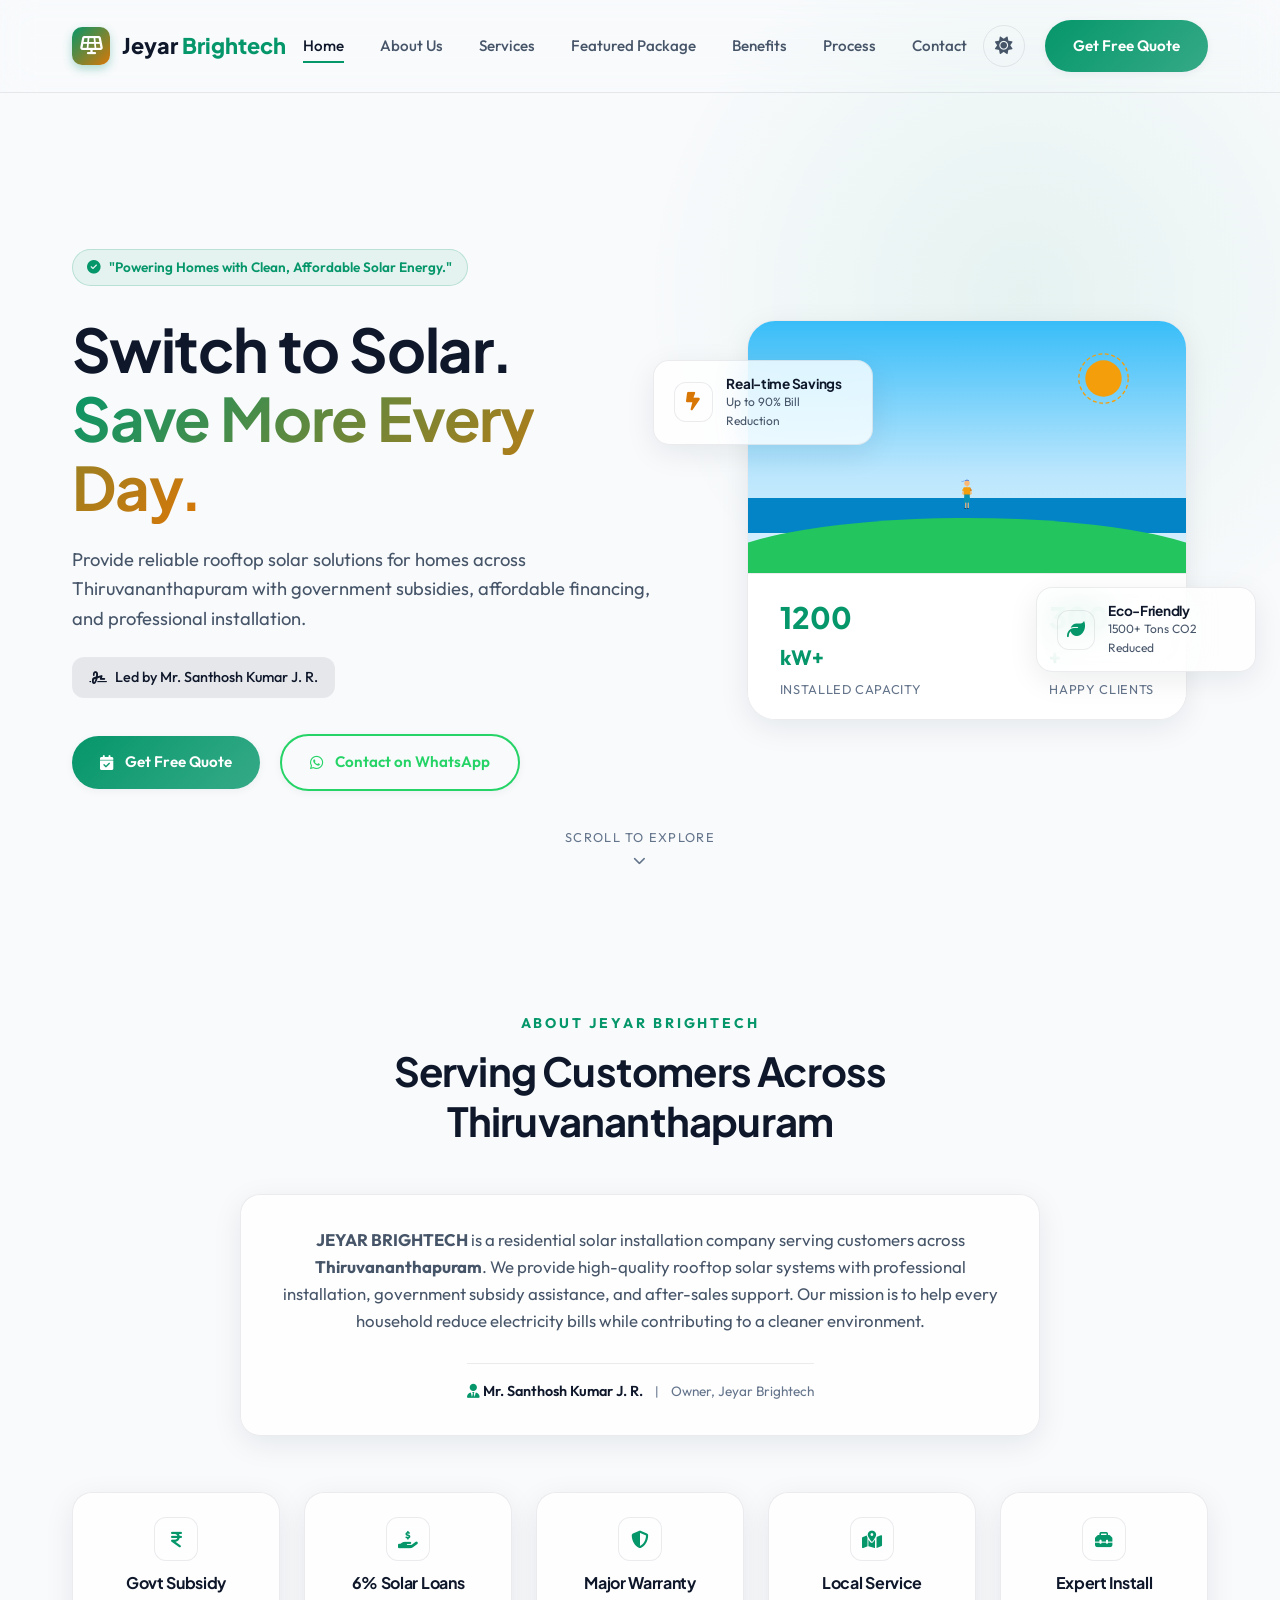
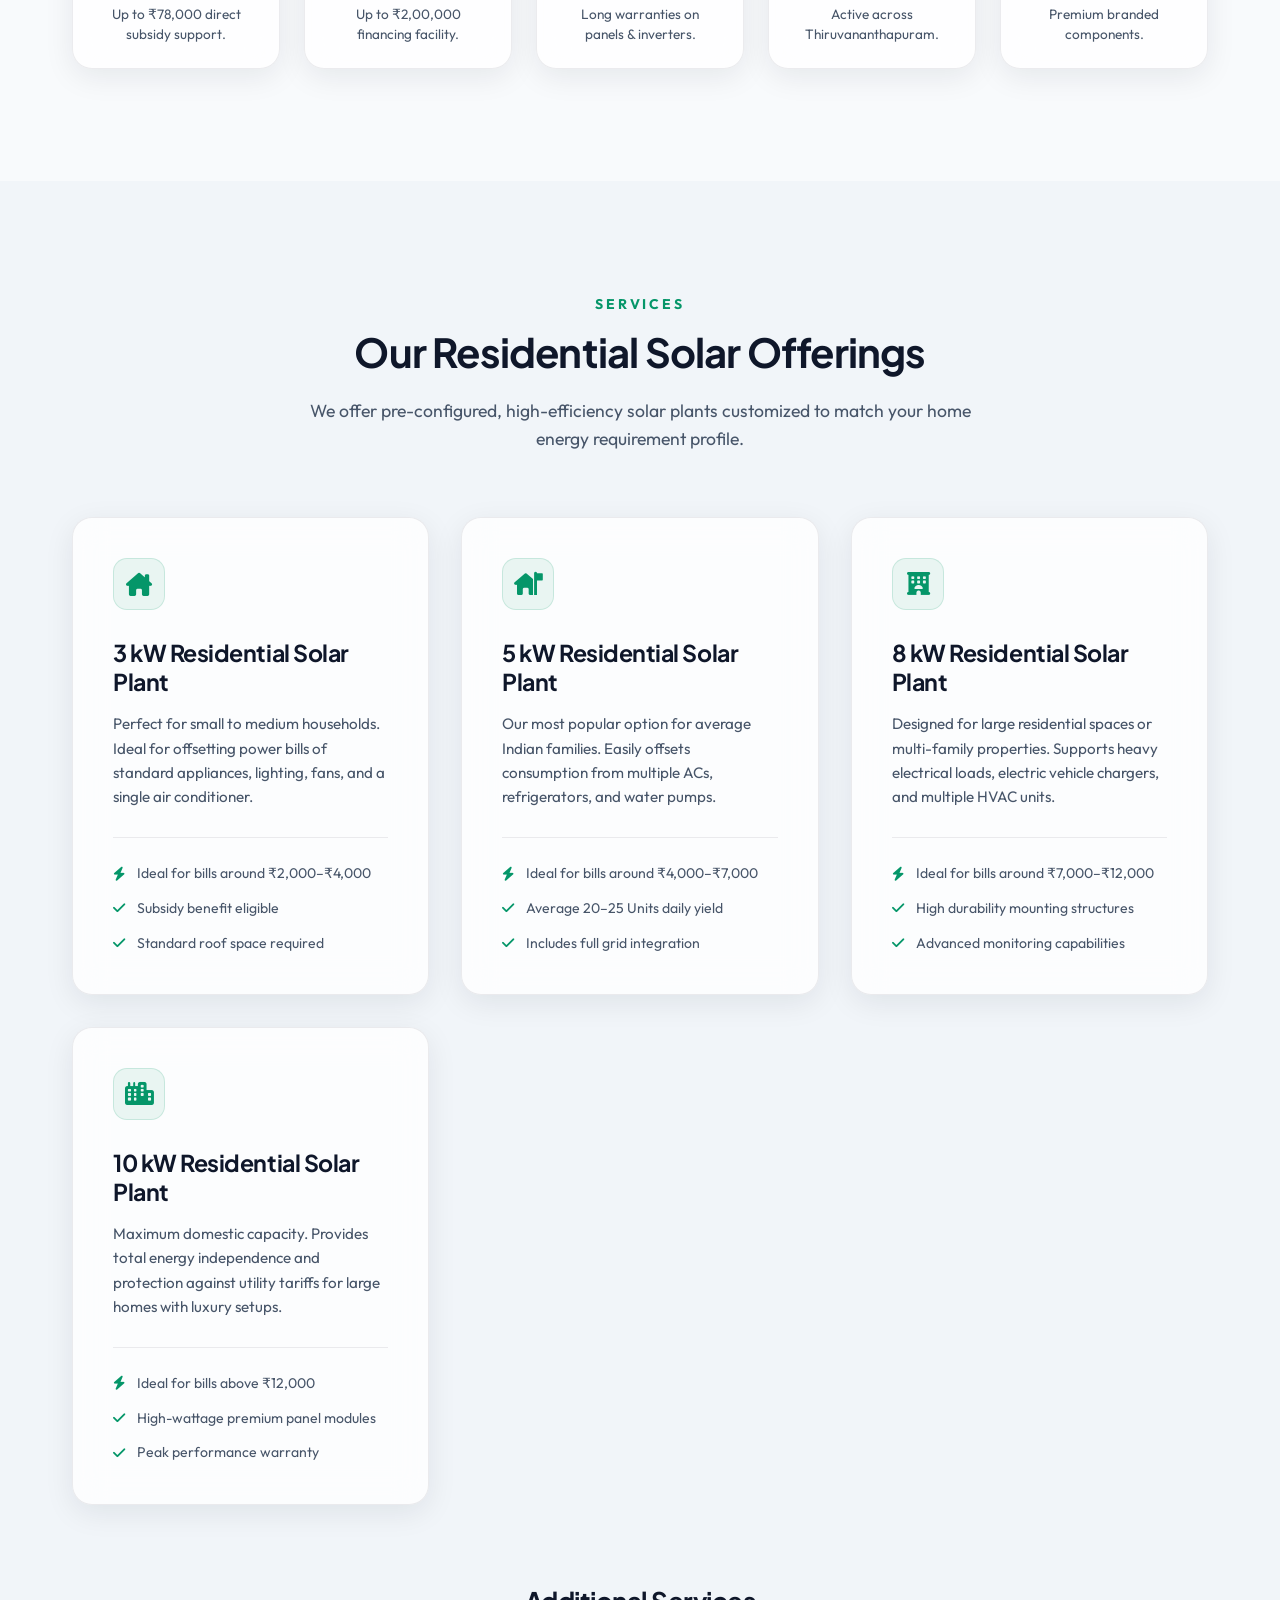
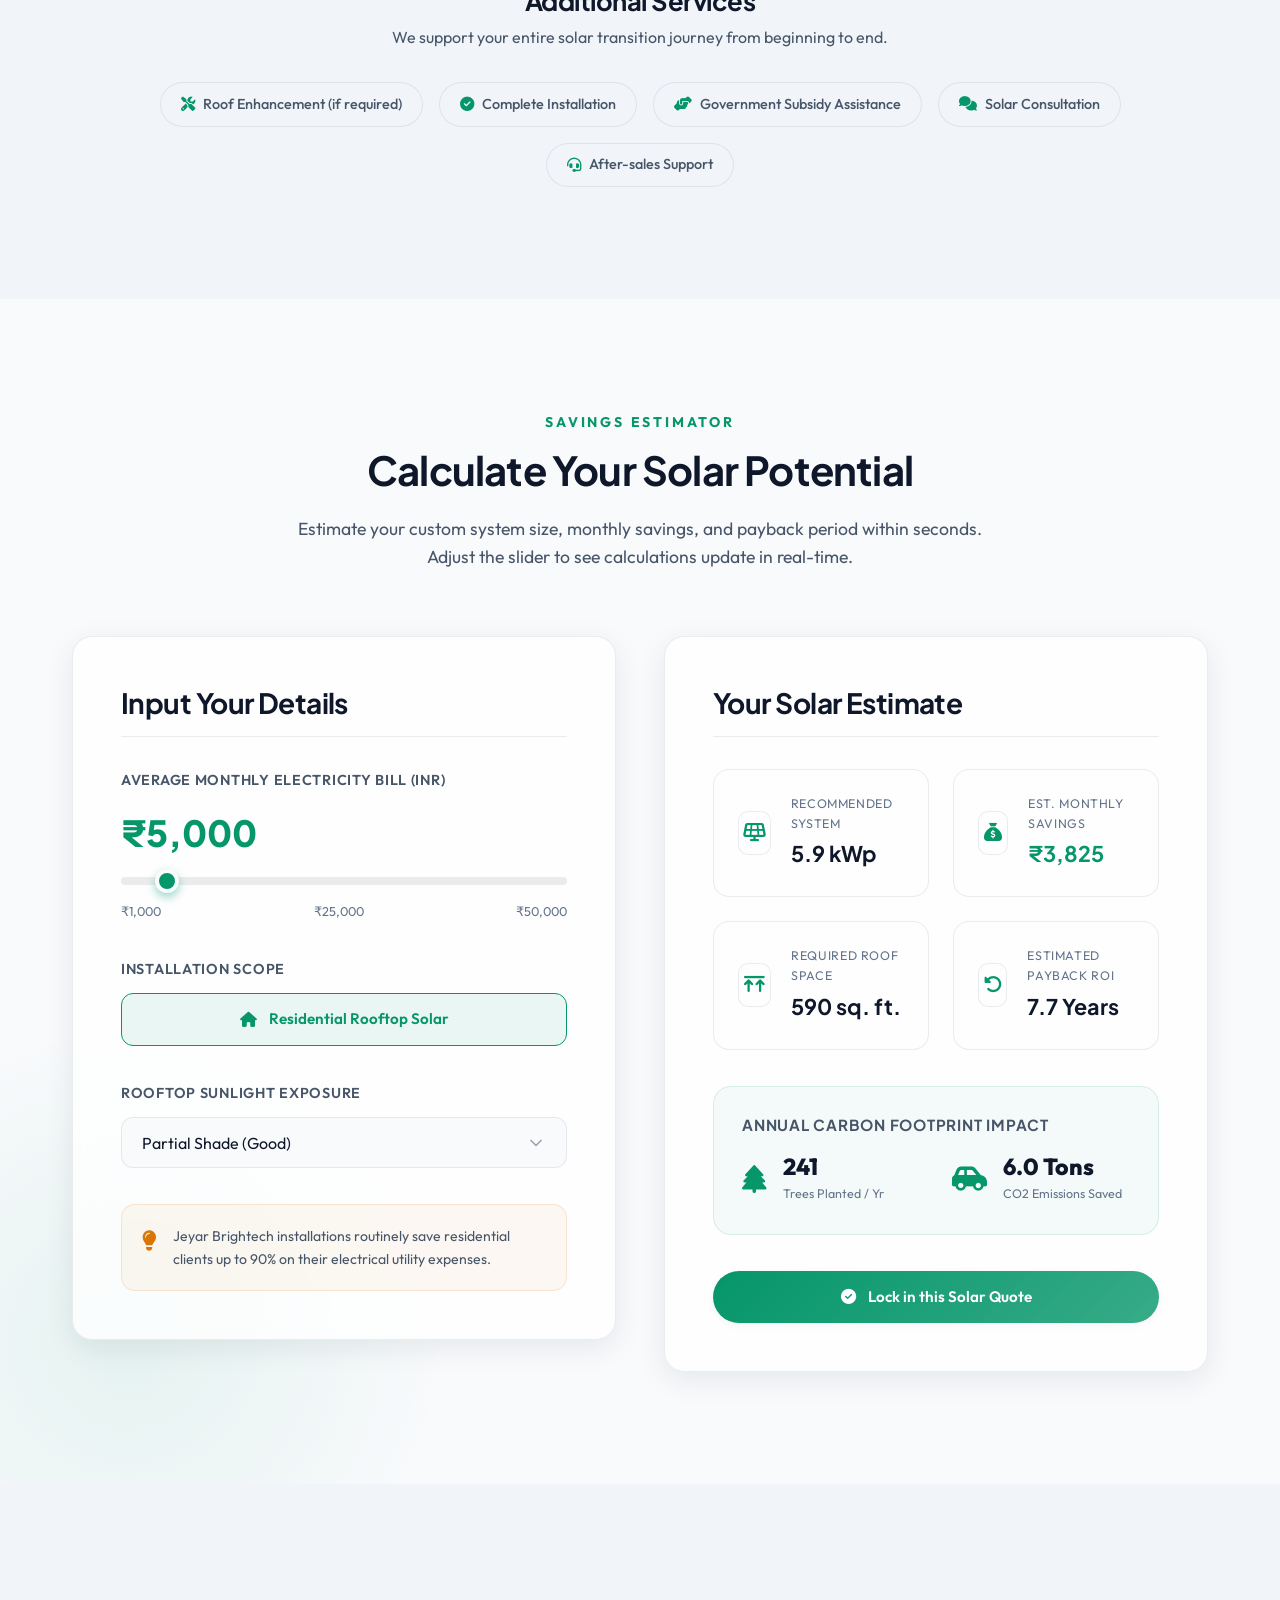
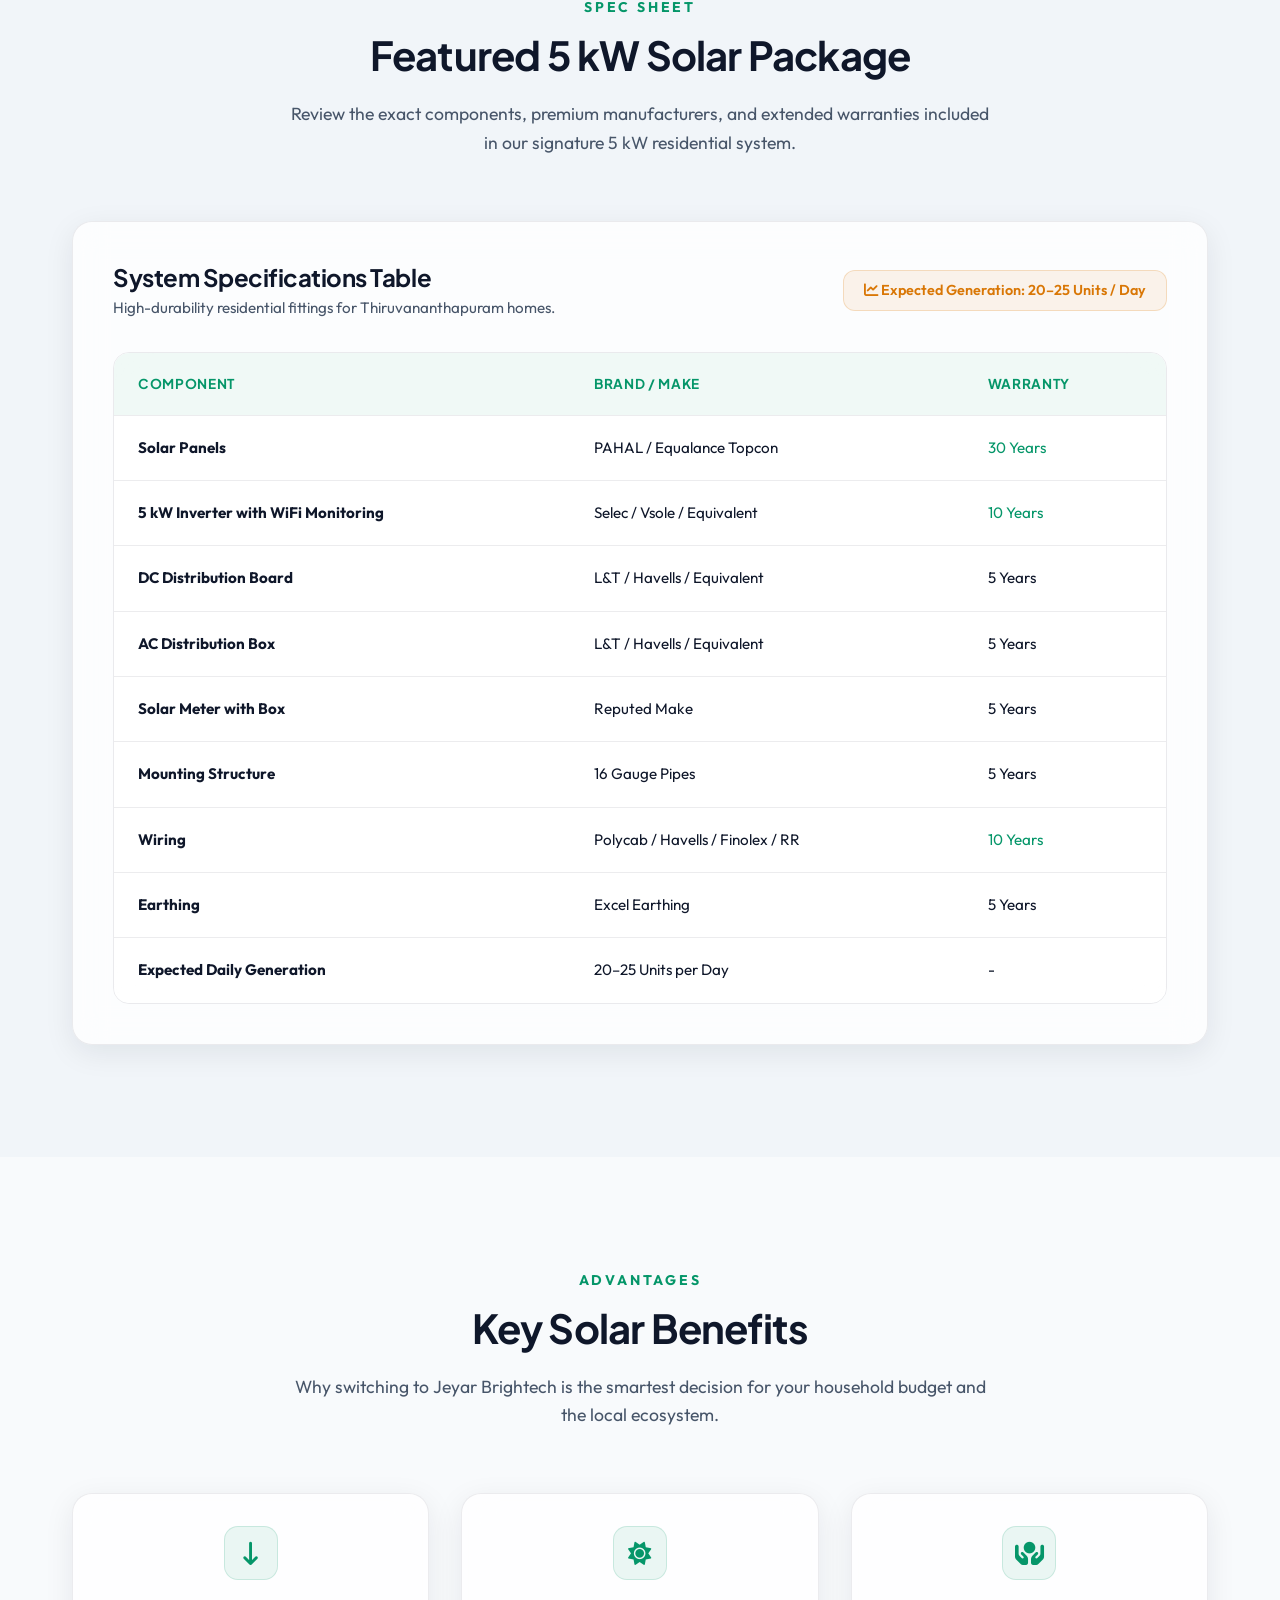
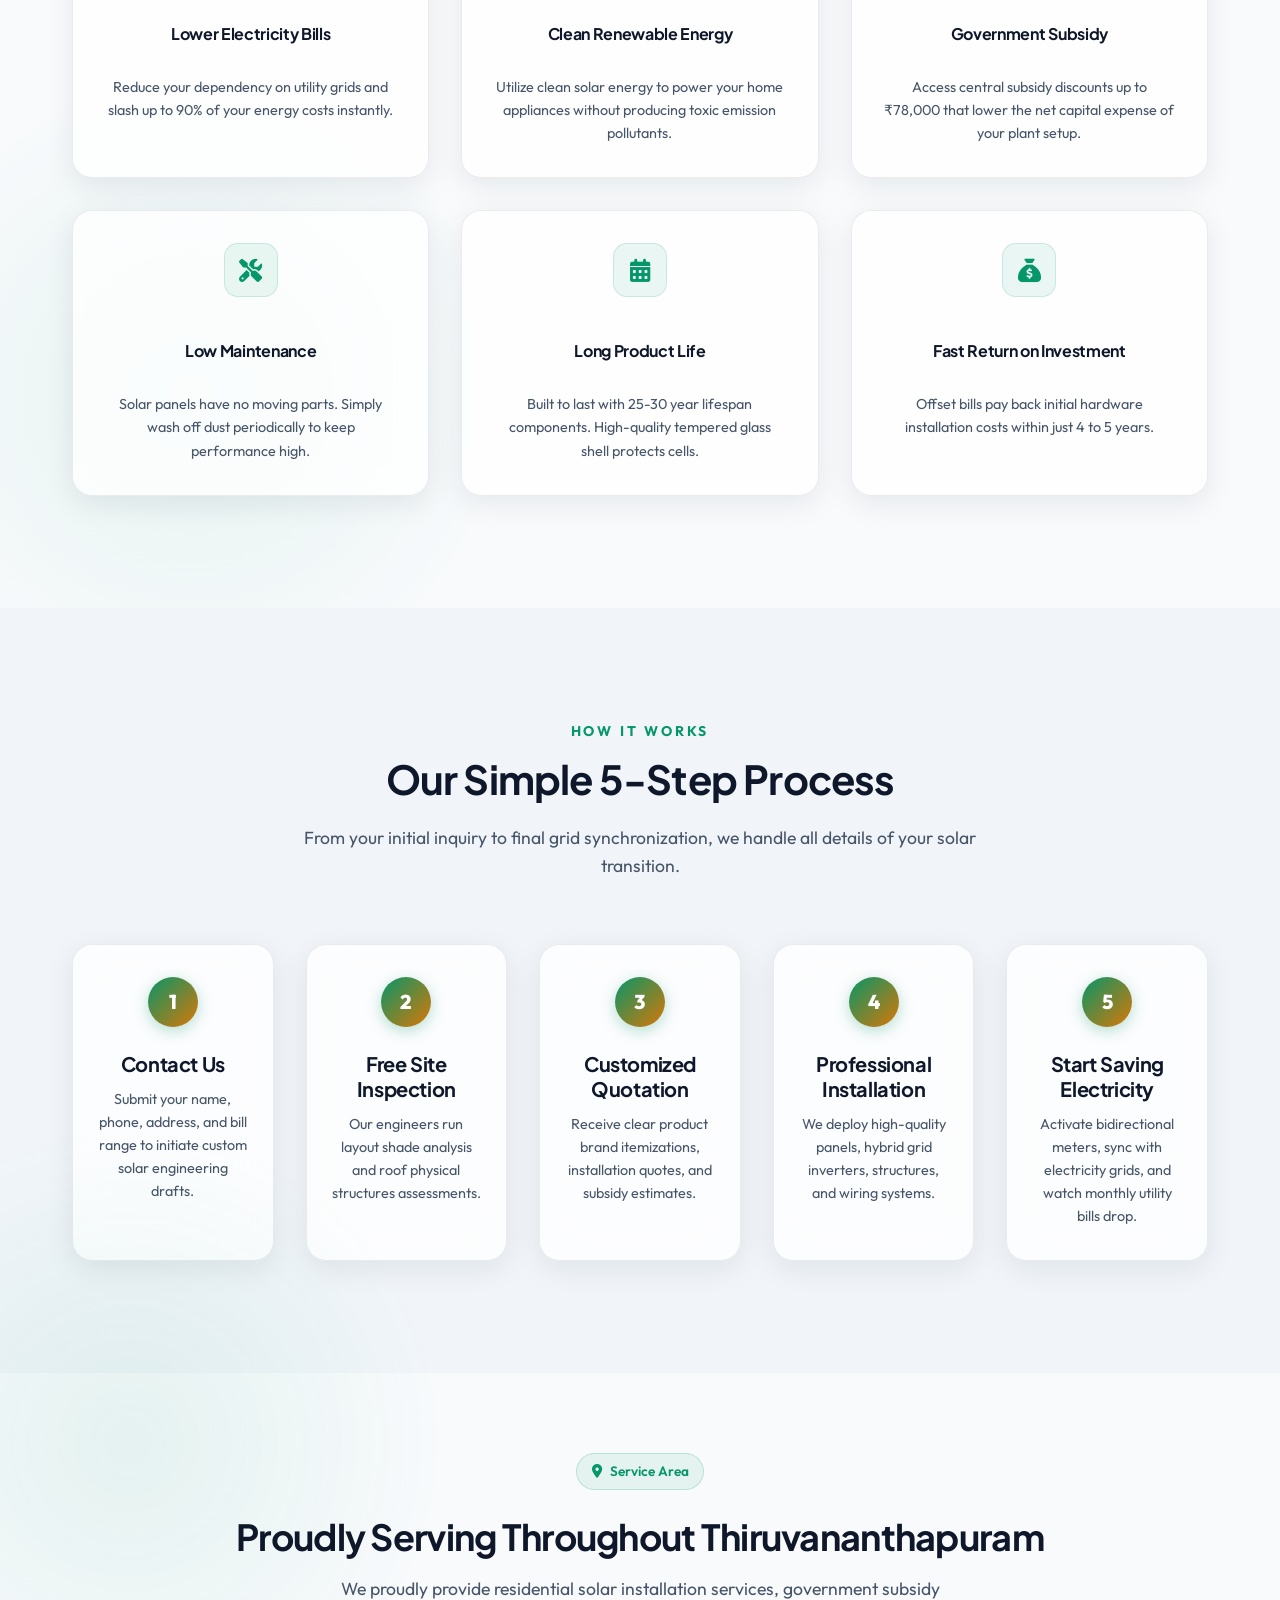
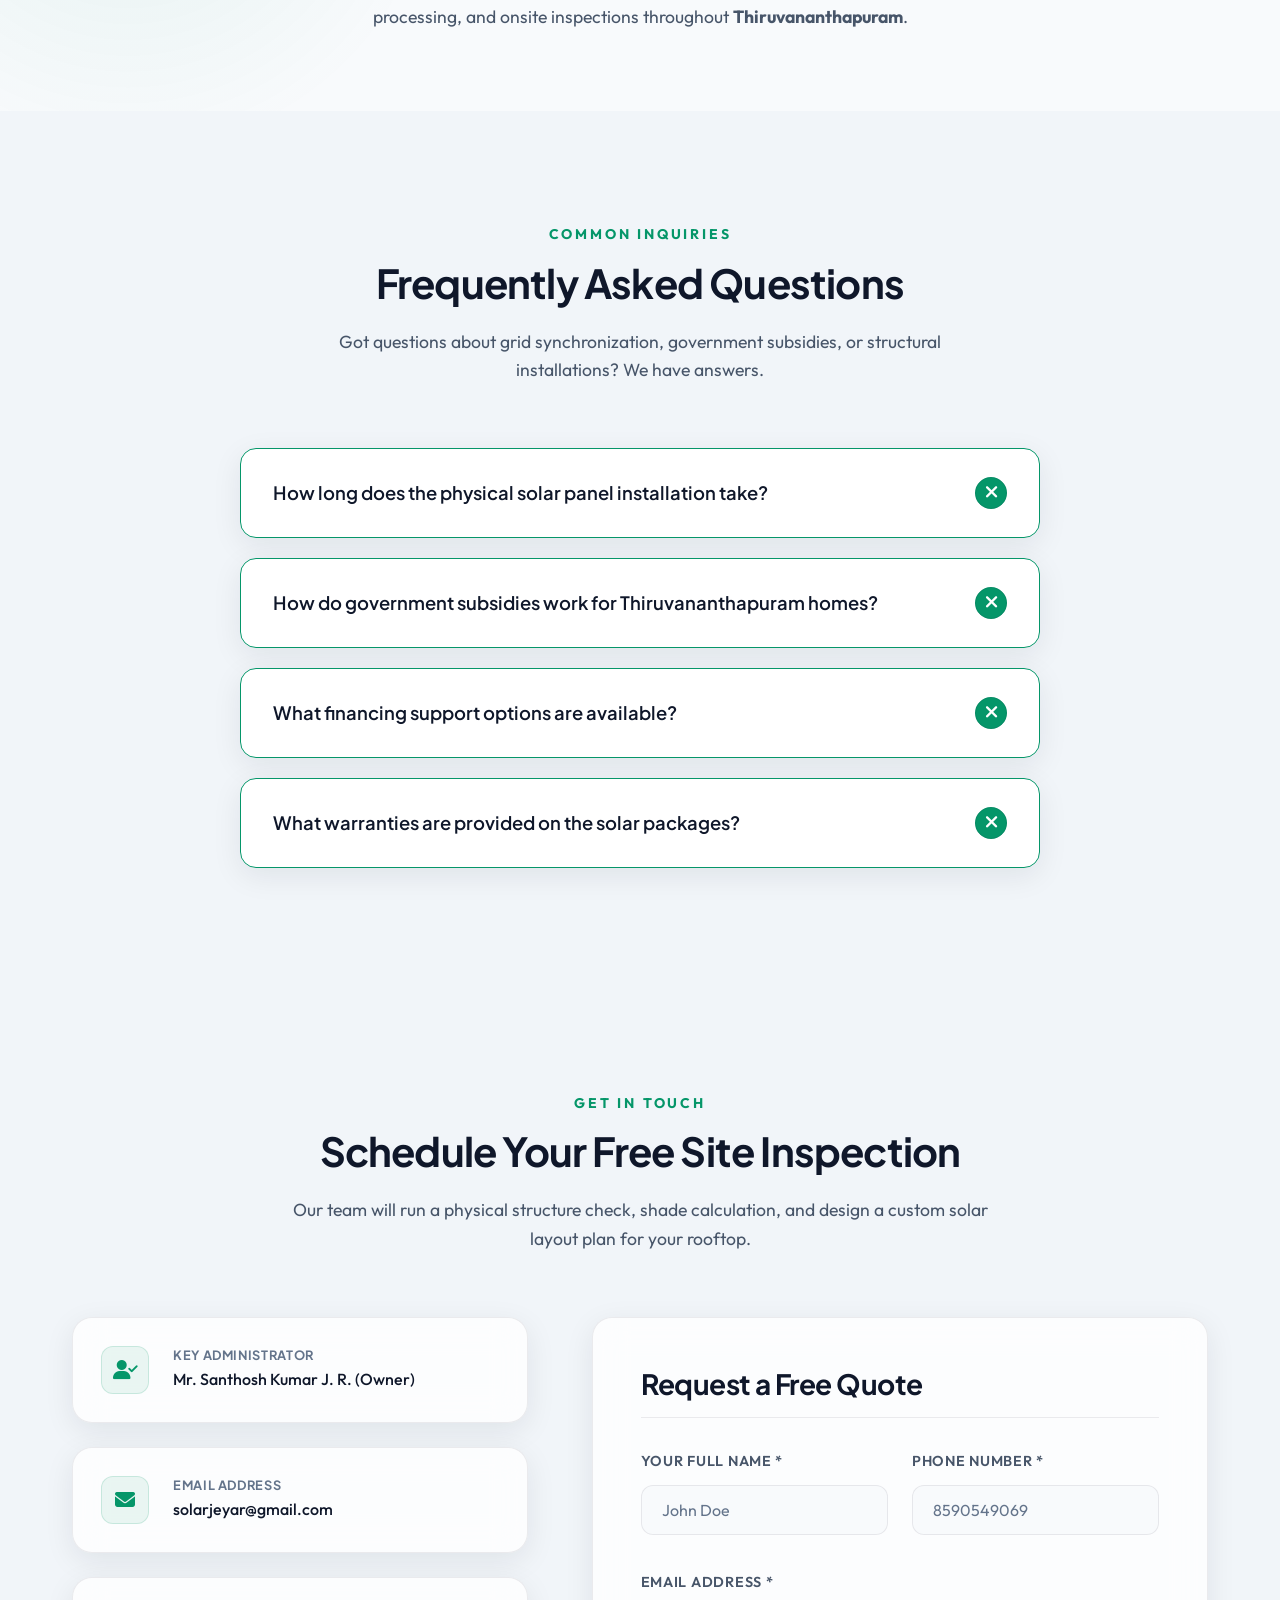
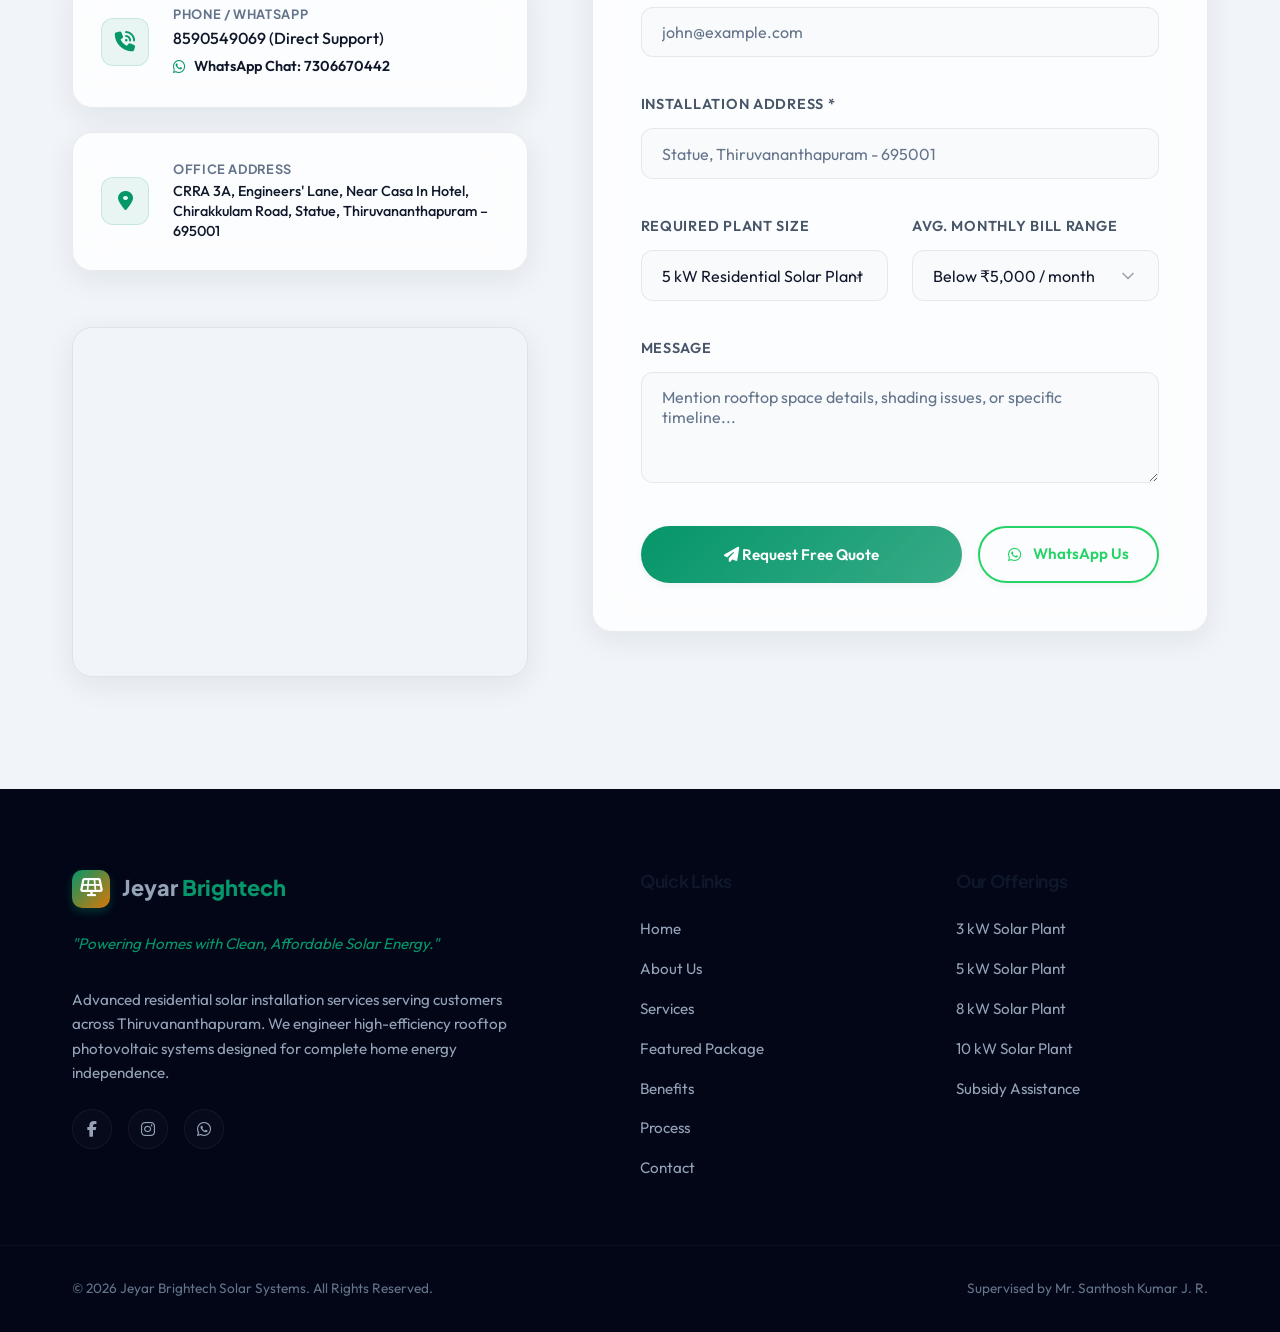
==== index.html @ 1a73b9d9 "b" ====
<!DOCTYPE html>
<html lang="en" data-theme="dark">
<head>
    <meta charset="UTF-8">
    <meta name="viewport" content="width=device-width, initial-scale=1.0">
    <title>Jeyar Brightech | Premium Solar Energy Solutions</title>
    <meta name="description" content="Switch to clean, sustainable power with Jeyar Brightech. Owned by Mr. Santhosh Kumar J. R., we deliver high-efficiency solar panel installations and smart energy storage.">
    <meta name="keywords" content="solar panels, Jeyar Brightech, Santhosh Kumar J R, clean energy, solar installation, solar battery storage, solar savings calculator, renewable energy">
    <meta name="author" content="Jeyar Brightech">
    <link rel="icon" type="image/svg+xml" href="data:image/svg+xml,<svg xmlns='http://www.w3.org/2000/svg' viewBox='0 0 24 24' fill='%2310b981'><path d='M12 2v2M12 20v2M4.93 4.93l1.41 1.41M16.24 16.24l1.41 1.41M2 12h2M20 12h2M6.34 17.66l-1.41 1.41M19.07 4.93l-1.41 1.41M12 7c-2.76 0-5 2.24-5 5s2.24 5 5 5 5-2.24 5-5-2.24-5-5-5z'/></svg>">
    
    <!-- Google Fonts -->
    <link rel="preconnect" href="https://fonts.googleapis.com">
    <link rel="preconnect" href="https://fonts.gstatic.com" crossorigin>
    <link href="https://fonts.googleapis.com/css2?family=Outfit:wght@300;400;500;600;700&family=Plus+Jakarta+Sans:wght@400;500;600;700;800&display=swap" rel="stylesheet">
    
    <!-- FontAwesome for Icons -->
    <link rel="stylesheet" href="https://cdnjs.cloudflare.com/ajax/libs/font-awesome/6.4.0/css/all.min.css">
    
    <!-- Custom Style Sheet -->
    <link rel="stylesheet" href="style.css">
</head>
<body>

    <!-- Header Navigation -->
    <header class="header">
        <div class="container header-container">
            <a href="#" class="logo">
                <span class="logo-icon"><i class="fa-solid fa-solar-panel"></i></span>
                <span class="logo-text">Jeyar <span class="highlight">Brightech</span></span>
            </a>
            
            <nav class="nav" id="nav-menu">
                <ul class="nav-list">
                    <li><a href="#" class="nav-link active">Home</a></li>
                    <li><a href="#about" class="nav-link">About Us</a></li>
                    <li><a href="#services" class="nav-link">Services</a></li>
                    <li><a href="#package" class="nav-link">Featured Package</a></li>
                    <li><a href="#benefits" class="nav-link">Benefits</a></li>
                    <li><a href="#process" class="nav-link">Process</a></li>
                    <li><a href="#contact" class="nav-link">Contact</a></li>
                </ul>
            </nav>

            <div class="header-actions">
                <button class="theme-toggle" id="theme-toggle" aria-label="Toggle dark/light theme">
                    <i class="fa-solid fa-moon"></i>
                </button>
                <a href="#contact" class="btn btn-primary btn-header">Get Free Quote</a>
                <button class="mobile-menu-toggle" id="mobile-toggle" aria-label="Toggle navigation menu">
                    <span class="bar"></span>
                    <span class="bar"></span>
                    <span class="bar"></span>
                </button>
            </div>
        </div>
    </header>

    <main>
        <!-- Hero Section -->
        <section class="hero" id="home">
            <div class="hero-bg-glow"></div>
            <div class="container hero-container">
                <div class="hero-content">
                    <div class="badge animate-fade-in">
                        <span class="badge-icon"><i class="fa-solid fa-circle-check"></i></span>
                        <span>"Powering Homes with Clean, Affordable Solar Energy."</span>
                    </div>
                    <h1 class="hero-title animate-slide-up">
                        Switch to Solar. <br><span class="gradient-text">Save More Every Day.</span>
                    </h1>
                    <p class="hero-subtitle animate-slide-up">
                        Provide reliable rooftop solar solutions for homes across Thiruvananthapuram with government subsidies, affordable financing, and professional installation.
                    </p>
                    <div class="owner-tag animate-slide-up">
                        <span class="owner-badge"><i class="fa-solid fa-signature"></i> Led by Mr. Santhosh Kumar J. R.</span>
                    </div>
                    <div class="hero-actions animate-slide-up">
                        <a href="#contact" class="btn btn-primary"><i class="fa-solid fa-calendar-check"></i> Get Free Quote</a>
                        <a href="https://wa.me/917306670442" target="_blank" class="btn btn-outline" style="border-color: #25d366; color: #25d366;"><i class="fa-brands fa-whatsapp"></i> Contact on WhatsApp</a>
                    </div>
                </div>
                
                <div class="hero-graphics animate-fade-in">
                    <div class="hero-card glass-card" style="padding: 0; overflow: hidden; height: 400px; display: flex; flex-direction: column;">
                        <!-- The Weather Theme Scene -->
                        <div class="theme-scene" style="flex: 1; position: relative; overflow: hidden; background: var(--scene-sky-bg); transition: background 1s ease;">
                            <!-- Starry background (only visible in dark mode) -->
                            <div class="scene-stars"></div>
                            
                            <!-- Sun (Light Mode) -->
                            <div class="scene-sun-container">
                                <svg class="scene-sun" viewBox="0 0 100 100" xmlns="http://www.w3.org/2000/svg" style="width: 100%; height: 100%;">
                                    <circle cx="50" cy="50" r="28" fill="#f59e0b" />
                                    <circle cx="50" cy="50" r="38" fill="none" stroke="#f59e0b" stroke-width="2" stroke-dasharray="6,4" class="sun-rays" />
                                </svg>
                            </div>
                            
                            <!-- Moon (Dark Mode) -->
                            <div class="scene-moon-container">
                                <svg class="scene-moon" viewBox="0 0 100 100" xmlns="http://www.w3.org/2000/svg" style="width: 100%; height: 100%;">
                                    <path d="M50 20 A30 30 0 1 0 80 50 A22 22 0 1 1 50 20 Z" fill="#e2e8f0" />
                                </svg>
                            </div>

                            <!-- Sea Horizon -->
                            <div class="scene-sea"></div>
                            
                            <!-- Grassy Hill -->
                            <div class="scene-hill"></div>
                            
                            <!-- The Boy -->
                            <div class="scene-boy-wrapper">
                                <svg class="scene-boy" viewBox="0 0 100 150" xmlns="http://www.w3.org/2000/svg">
                                    <!-- Boy Cap (backward cap, blue) -->
                                    <path d="M 45 25 C 45 20, 55 20, 55 25 Z" fill="#2563eb" />
                                    <path d="M 47 23 C 47 23, 40 24, 37 26 Z" fill="#1d4ed8" /> <!-- visor -->
                                    
                                    <!-- Head -->
                                    <circle cx="50" cy="29" r="6" fill="#fdba74" />
                                    
                                    <!-- Neck -->
                                    <rect x="49" y="34" width="2" height="4" fill="#fdba74" />
                                    
                                    <!-- Shirt (Yellow/Orange) -->
                                    <path d="M 43 38 L 57 38 L 58 54 L 52 57 L 48 57 L 42 54 Z" fill="#f59e0b" />
                                    <path d="M 43 38 L 39 45 L 43 47 Z" fill="#f59e0b" /> <!-- sleeve L -->
                                    <path d="M 57 38 L 61 45 L 57 47 Z" fill="#d97706" /> <!-- sleeve R -->
                                    
                                    <!-- Arms -->
                                    <path d="M 40 46 L 39 53 L 41 54 L 42 47 Z" fill="#fdba74" />
                                    <path d="M 60 46 L 61 53 L 59 54 L 58 47 Z" fill="#fdba74" />
                                    
                                    <!-- Shorts (Teal/Blue) -->
                                    <path d="M 44 54 L 56 54 L 57 72 L 51 72 L 50 62 L 49 72 L 43 72 Z" fill="#0891b2" />
                                    
                                    <!-- Legs -->
                                    <rect x="46" y="72" width="2.5" height="12" fill="#fdba74" />
                                    <rect x="51.5" y="72" width="2.5" height="12" fill="#fdba74" />
                                    
                                    <!-- Shoes -->
                                    <path d="M 46 84 L 43 86 L 48 86 Z" fill="#1e293b" />
                                    <path d="M 51.5 84 L 54.5 86 L 50 86 Z" fill="#1e293b" />
                                </svg>
                            </div>
                        </div>
                        <div class="card-footer" style="padding: 1.25rem 2rem; background: var(--bg-card); border-top: 1px solid var(--border-color);">
                            <div class="stat-item">
                                <span class="stat-number" data-target="1200">0</span><span class="stat-plus">kW+</span>
                                <span class="stat-label">Installed Capacity</span>
                            </div>
                            <div class="stat-item">
                                <span class="stat-number" data-target="300">0</span><span class="stat-plus">+</span>
                                <span class="stat-label">Happy Clients</span>
                            </div>
                        </div>
                    </div>
                    <div class="hero-badge-float glass-card">
                        <div class="badge-float-icon"><i class="fa-solid fa-bolt-lightning text-amber"></i></div>
                        <div>
                            <h4>Real-time Savings</h4>
                            <p>Up to 90% Bill Reduction</p>
                        </div>
                    </div>
                    <div class="hero-badge-float-2 glass-card">
                        <div class="badge-float-icon"><i class="fa-solid fa-leaf text-emerald"></i></div>
                        <div>
                            <h4>Eco-Friendly</h4>
                            <p>1500+ Tons CO2 Reduced</p>
                        </div>
                    </div>
                </div>
            </div>
            
            <div class="scroll-indicator">
                <span>Scroll to explore</span>
                <i class="fa-solid fa-chevron-down scroll-bounce"></i>
            </div>
        </section>

        <!-- About Us Section -->
        <section class="about section" id="about">
            <div class="container">
                <div class="section-header" style="margin-bottom: 3rem;">
                    <span class="section-subtitle">About JEYAR BRIGHTECH</span>
                    <h2 class="section-title">Serving Customers Across Thiruvananthapuram</h2>
                </div>
                
                <!-- Core Mission Text (Reduced Size & Centered) -->
                <div class="card glass-card reveal" style="max-width: 800px; margin: 0 auto 3.5rem auto; padding: 2rem 2.5rem; text-align: center;">
                    <p style="font-size: 1.05rem; line-height: 1.6; color: var(--text-secondary); margin-bottom: 1.25rem;">
                        <strong>JEYAR BRIGHTECH</strong> is a residential solar installation company serving customers across <strong>Thiruvananthapuram</strong>. We provide high-quality rooftop solar systems with professional installation, government subsidy assistance, and after-sales support. Our mission is to help every household reduce electricity bills while contributing to a cleaner environment.
                    </p>
                    <div style="display: inline-flex; align-items: center; gap: 0.75rem; border-top: 1px solid var(--border-color); padding-top: 1rem; margin-top: 0.5rem;">
                        <span style="font-size: 0.9rem; font-weight: 600; color: var(--text-primary);"><i class="fa-solid fa-user-tie text-emerald"></i> Mr. Santhosh Kumar J. R.</span>
                        <span style="color: var(--text-muted); font-size: 0.8rem;">|</span>
                        <span style="font-size: 0.85rem; color: var(--text-muted);">Owner, Jeyar Brightech</span>
                    </div>
                </div>
                
                <!-- Highlights Row (One Specific Row) -->
                <div class="about-highlights-row">
                    <div class="value-card card glass-card reveal" style="padding: 1.5rem; flex-direction: column; align-items: center; text-align: center; gap: 0.75rem; display: flex; height: 100%;">
                        <div class="value-icon" style="margin: 0; width: 44px; height: 44px; font-size: 1.1rem; flex-shrink: 0;"><i class="fa-solid fa-indian-rupee-sign"></i></div>
                        <h4 style="font-size: 1rem; margin: 0; font-weight: 700;">Govt Subsidy</h4>
                        <p style="font-size: 0.85rem; color: var(--text-secondary); margin: 0; line-height: 1.4;">Up to ₹78,000 direct subsidy support.</p>
                    </div>
                    
                    <div class="value-card card glass-card reveal" style="padding: 1.5rem; flex-direction: column; align-items: center; text-align: center; gap: 0.75rem; display: flex; height: 100%;">
                        <div class="value-icon" style="margin: 0; width: 44px; height: 44px; font-size: 1.1rem; flex-shrink: 0;"><i class="fa-solid fa-hand-holding-dollar"></i></div>
                        <h4 style="font-size: 1rem; margin: 0; font-weight: 700;">6% Solar Loans</h4>
                        <p style="font-size: 0.85rem; color: var(--text-secondary); margin: 0; line-height: 1.4;">Up to ₹2,00,000 financing facility.</p>
                    </div>
                    
                    <div class="value-card card glass-card reveal" style="padding: 1.5rem; flex-direction: column; align-items: center; text-align: center; gap: 0.75rem; display: flex; height: 100%;">
                        <div class="value-icon" style="margin: 0; width: 44px; height: 44px; font-size: 1.1rem; flex-shrink: 0;"><i class="fa-solid fa-shield-halved"></i></div>
                        <h4 style="font-size: 1rem; margin: 0; font-weight: 700;">Major Warranty</h4>
                        <p style="font-size: 0.85rem; color: var(--text-secondary); margin: 0; line-height: 1.4;">Long warranties on panels & inverters.</p>
                    </div>

                    <div class="value-card card glass-card reveal" style="padding: 1.5rem; flex-direction: column; align-items: center; text-align: center; gap: 0.75rem; display: flex; height: 100%;">
                        <div class="value-icon" style="margin: 0; width: 44px; height: 44px; font-size: 1.1rem; flex-shrink: 0;"><i class="fa-solid fa-map-location-dot"></i></div>
                        <h4 style="font-size: 1rem; margin: 0; font-weight: 700;">Local Service</h4>
                        <p style="font-size: 0.85rem; color: var(--text-secondary); margin: 0; line-height: 1.4;">Active across Thiruvananthapuram.</p>
                    </div>

                    <div class="value-card card glass-card reveal" style="padding: 1.5rem; flex-direction: column; align-items: center; text-align: center; gap: 0.75rem; display: flex; height: 100%;">
                        <div class="value-icon" style="margin: 0; width: 44px; height: 44px; font-size: 1.1rem; flex-shrink: 0;"><i class="fa-solid fa-toolbox"></i></div>
                        <h4 style="font-size: 1rem; margin: 0; font-weight: 700;">Expert Install</h4>
                        <p style="font-size: 0.85rem; color: var(--text-secondary); margin: 0; line-height: 1.4;">Premium branded components.</p>
                    </div>
                </div>
            </div>
        </section>

        <!-- Services Section -->
        <section class="solutions section bg-alt" id="services">
            <div class="container">
                <div class="section-header">
                    <span class="section-subtitle">Services</span>
                    <h2 class="section-title">Our Residential Solar Offerings</h2>
                    <p class="section-desc">We offer pre-configured, high-efficiency solar plants customized to match your home energy requirement profile.</p>
                </div>
                
                <div class="solutions-grid">
                    <!-- 3 kW Service Card -->
                    <div class="solution-card card glass-card reveal">
                        <div class="solution-icon"><i class="fa-solid fa-house-chimney"></i></div>
                        <h3>3 kW Residential Solar Plant</h3>
                        <p>Perfect for small to medium households. Ideal for offsetting power bills of standard appliances, lighting, fans, and a single air conditioner.</p>
                        <ul class="solution-list">
                            <li><i class="fa-solid fa-bolt text-emerald"></i> Ideal for bills around ₹2,000–₹4,000</li>
                            <li><i class="fa-solid fa-check text-emerald"></i> Subsidy benefit eligible</li>
                            <li><i class="fa-solid fa-check text-emerald"></i> Standard roof space required</li>
                        </ul>
                    </div>
                    
                    <!-- 5 kW Service Card -->
                    <div class="solution-card card glass-card reveal">
                        <div class="solution-icon"><i class="fa-solid fa-house-flag"></i></div>
                        <h3>5 kW Residential Solar Plant</h3>
                        <p>Our most popular option for average Indian families. Easily offsets consumption from multiple ACs, refrigerators, and water pumps.</p>
                        <ul class="solution-list">
                            <li><i class="fa-solid fa-bolt text-emerald"></i> Ideal for bills around ₹4,000–₹7,000</li>
                            <li><i class="fa-solid fa-check text-emerald"></i> Average 20–25 Units daily yield</li>
                            <li><i class="fa-solid fa-check text-emerald"></i> Includes full grid integration</li>
                        </ul>
                    </div>
                    
                    <!-- 8 kW Service Card -->
                    <div class="solution-card card glass-card reveal">
                        <div class="solution-icon"><i class="fa-solid fa-hotel"></i></div>
                        <h3>8 kW Residential Solar Plant</h3>
                        <p>Designed for large residential spaces or multi-family properties. Supports heavy electrical loads, electric vehicle chargers, and multiple HVAC units.</p>
                        <ul class="solution-list">
                            <li><i class="fa-solid fa-bolt text-emerald"></i> Ideal for bills around ₹7,000–₹12,000</li>
                            <li><i class="fa-solid fa-check text-emerald"></i> High durability mounting structures</li>
                            <li><i class="fa-solid fa-check text-emerald"></i> Advanced monitoring capabilities</li>
                        </ul>
                    </div>
                    
                    <!-- 10 kW Service Card -->
                    <div class="solution-card card glass-card reveal">
                        <div class="solution-icon"><i class="fa-solid fa-city"></i></div>
                        <h3>10 kW Residential Solar Plant</h3>
                        <p>Maximum domestic capacity. Provides total energy independence and protection against utility tariffs for large homes with luxury setups.</p>
                        <ul class="solution-list">
                            <li><i class="fa-solid fa-bolt text-emerald"></i> Ideal for bills above ₹12,000</li>
                            <li><i class="fa-solid fa-check text-emerald"></i> High-wattage premium panel modules</li>
                            <li><i class="fa-solid fa-check text-emerald"></i> Peak performance warranty</li>
                        </ul>
                    </div>
                </div>

                <!-- Additional Services Block -->
                <div style="margin-top: 5rem;" class="reveal">
                    <h3 style="font-size: 1.6rem; margin-bottom: 0.5rem; text-align: center;">Additional Services</h3>
                    <p style="color: var(--text-secondary); text-align: center; margin-bottom: 2rem;">We support your entire solar transition journey from beginning to end.</p>
                    <div class="additional-services-tags" style="justify-content: center;">
                        <span class="service-tag"><i class="fa-solid fa-tools"></i> Roof Enhancement (if required)</span>
                        <span class="service-tag"><i class="fa-solid fa-circle-check"></i> Complete Installation</span>
                        <span class="service-tag"><i class="fa-solid fa-hands-helping"></i> Government Subsidy Assistance</span>
                        <span class="service-tag"><i class="fa-solid fa-comments"></i> Solar Consultation</span>
                        <span class="service-tag"><i class="fa-solid fa-headset"></i> After-sales Support</span>
                    </div>
                </div>
            </div>
        </section>

        <!-- Interactive Solar Savings Calculator Section -->
        <section class="calculator section" id="calculator">
            <div class="calc-bg-glow"></div>
            <div class="container">
                <div class="section-header">
                    <span class="section-subtitle">Savings Estimator</span>
                    <h2 class="section-title">Calculate Your Solar Potential</h2>
                    <p class="section-desc">Estimate your custom system size, monthly savings, and payback period within seconds. Adjust the slider to see calculations update in real-time.</p>
                </div>
                
                <div class="calculator-grid">
                    <!-- Calculator Inputs -->
                    <div class="calc-input-block card glass-card reveal">
                        <h3>Input Your Details</h3>
                        <div class="form-group">
                            <label for="monthly-bill">Average Monthly Electricity Bill (INR)</label>
                            <div class="bill-slider-container">
                                <span class="slider-val-display" id="bill-display">₹5,000</span>
                                <input type="range" id="monthly-bill" min="1000" max="50000" step="500" value="5000" class="custom-slider">
                                <div class="slider-labels">
                                    <span>₹1,000</span>
                                    <span>₹25,000</span>
                                    <span>₹50,000</span>
                                </div>
                            </div>
                        </div>
                        
                        <div class="form-group">
                            <label>Installation Scope</label>
                            <div class="property-toggle-btn-group">
                                <div class="prop-btn active" style="flex: 1; cursor: default;"><i class="fa-solid fa-house"></i> Residential Rooftop Solar</div>
                            </div>
                        </div>
                        
                        <div class="form-group">
                            <label for="solar-exposure">Rooftop Sunlight Exposure</label>
                            <select id="solar-exposure" class="custom-select">
                                <option value="1.0">Optimal (Unshaded / All Day)</option>
                                <option value="0.85" selected>Partial Shade (Good)</option>
                                <option value="0.70">High Shade (Needs Assessment)</option>
                            </select>
                        </div>
                        
                        <div class="calc-tips">
                            <span class="tip-icon"><i class="fa-solid fa-lightbulb"></i></span>
                            <p class="tip-text">Jeyar Brightech installations routinely save residential clients up to 90% on their electrical utility expenses.</p>
                        </div>
                    </div>
                    
                    <!-- Calculator Outputs -->
                    <div class="calc-result-block card glass-card reveal">
                        <h3>Your Solar Estimate</h3>
                        
                        <div class="results-grid">
                            <div class="result-tile">
                                <span class="result-icon"><i class="fa-solid fa-solar-panel"></i></span>
                                <div>
                                    <span class="result-label">Recommended System</span>
                                    <span class="result-value" id="res-system-size">4.0 kWp</span>
                                </div>
                            </div>
                            
                            <div class="result-tile">
                                <span class="result-icon"><i class="fa-solid fa-sack-dollar"></i></span>
                                <div>
                                    <span class="result-label">Est. Monthly Savings</span>
                                    <span class="result-value text-emerald" id="res-monthly-savings">₹4,250</span>
                                </div>
                            </div>
                            
                            <div class="result-tile">
                                <span class="result-icon"><i class="fa-solid fa-arrows-up-to-line"></i></span>
                                <div>
                                    <span class="result-label">Required Roof Space</span>
                                    <span class="result-value" id="res-roof-space">400 sq. ft.</span>
                                </div>
                            </div>
                            
                            <div class="result-tile">
                                <span class="result-icon"><i class="fa-solid fa-rotate-left"></i></span>
                                <div>
                                    <span class="result-label">Estimated Payback ROI</span>
                                    <span class="result-value" id="res-payback">4.2 Years</span>
                                </div>
                            </div>
                        </div>
                        
                        <div class="eco-impact-box">
                            <h4>Annual Carbon Footprint Impact</h4>
                            <div class="eco-stats">
                                <div class="eco-stat">
                                    <span class="eco-icon"><i class="fa-solid fa-tree"></i></span>
                                    <div>
                                        <span class="eco-val" id="res-trees">98</span>
                                        <span class="eco-lbl">Trees Planted / Yr</span>
                                    </div>
                                </div>
                                <div class="eco-stat">
                                    <span class="eco-icon"><i class="fa-solid fa-car-side"></i></span>
                                    <div>
                                        <span class="eco-val" id="res-co2">2.4 Tons</span>
                                        <span class="eco-lbl">CO2 Emissions Saved</span>
                                    </div>
                                </div>
                            </div>
                        </div>
                        
                        <a href="#contact" class="btn btn-primary btn-block text-center"><i class="fa-solid fa-circle-check"></i> Lock in this Solar Quote</a>
                    </div>
                </div>
            </div>
        </section>

        <!-- Featured Package Section -->
        <section class="products section bg-alt" id="package">
            <div class="container">
                <div class="section-header">
                    <span class="section-subtitle">Spec Sheet</span>
                    <h2 class="section-title">Featured 5 kW Solar Package</h2>
                    <p class="section-desc">Review the exact components, premium manufacturers, and extended warranties included in our signature 5 kW residential system.</p>
                </div>
                
                <div class="card glass-card reveal" style="padding: 2.5rem;">
                    <div style="display: flex; justify-content: space-between; align-items: center; margin-bottom: 2rem; flex-wrap: wrap; gap: 1rem;">
                        <div>
                            <h3 style="font-size: 1.5rem; margin-bottom: 0.25rem;">System Specifications Table</h3>
                            <p style="color: var(--text-secondary); font-size: 0.95rem;">High-durability residential fittings for Thiruvananthapuram homes.</p>
                        </div>
                        <div style="padding: 0.5rem 1.25rem; background-color: rgba(var(--accent-amber-rgb), 0.08); border: 1px solid rgba(var(--accent-amber-rgb), 0.2); border-radius: 12px; font-weight: 600; color: var(--accent-amber); font-size: 0.9rem;">
                            <i class="fa-solid fa-chart-line"></i> Expected Generation: 20–25 Units / Day
                        </div>
                    </div>

                    <div class="spec-table-container">
                        <table class="spec-table">
                            <thead>
                                <tr>
                                    <th>Component</th>
                                    <th>Brand / Make</th>
                                    <th>Warranty</th>
                                </tr>
                            </thead>
                            <tbody>
                                <tr>
                                    <td><strong>Solar Panels</strong></td>
                                    <td>PAHAL / Equalance Topcon</td>
                                    <td><span class="text-emerald">30 Years</span></td>
                                </tr>
                                <tr>
                                    <td><strong>5 kW Inverter with WiFi Monitoring</strong></td>
                                    <td>Selec / Vsole / Equivalent</td>
                                    <td><span class="text-emerald">10 Years</span></td>
                                </tr>
                                <tr>
                                    <td><strong>DC Distribution Board</strong></td>
                                    <td>L&T / Havells / Equivalent</td>
                                    <td><span>5 Years</span></td>
                                </tr>
                                <tr>
                                    <td><strong>AC Distribution Box</strong></td>
                                    <td>L&T / Havells / Equivalent</td>
                                    <td><span>5 Years</span></td>
                                </tr>
                                <tr>
                                    <td><strong>Solar Meter with Box</strong></td>
                                    <td>Reputed Make</td>
                                    <td><span>5 Years</span></td>
                                </tr>
                                <tr>
                                    <td><strong>Mounting Structure</strong></td>
                                    <td>16 Gauge Pipes</td>
                                    <td><span>5 Years</span></td>
                                </tr>
                                <tr>
                                    <td><strong>Wiring</strong></td>
                                    <td>Polycab / Havells / Finolex / RR</td>
                                    <td><span class="text-emerald">10 Years</span></td>
                                </tr>
                                <tr>
                                    <td><strong>Earthing</strong></td>
                                    <td>Excel Earthing</td>
                                    <td><span>5 Years</span></td>
                                </tr>
                                <tr>
                                    <td><strong>Expected Daily Generation</strong></td>
                                    <td>20–25 Units per Day</td>
                                    <td><span>-</span></td>
                                </tr>
                            </tbody>
                        </table>
                    </div>
                </div>
            </div>
        </section>

        <!-- Benefits Section -->
        <section class="section" id="benefits">
            <div class="calc-bg-glow" style="top: auto; bottom: -10%; right: auto; left: -10%;"></div>
            <div class="container">
                <div class="section-header">
                    <span class="section-subtitle">Advantages</span>
                    <h2 class="section-title">Key Solar Benefits</h2>
                    <p class="section-desc">Why switching to Jeyar Brightech is the smartest decision for your household budget and the local ecosystem.</p>
                </div>
                
                <div class="solutions-grid">
                    <div class="value-card card glass-card reveal" style="padding: 2rem; align-items: center; text-align: center; flex-direction: column;">
                        <div class="about-icon-main" style="margin-bottom: 1.25rem;"><i class="fa-solid fa-arrow-down-long text-emerald"></i></div>
                        <h4>Lower Electricity Bills</h4>
                        <p style="color: var(--text-secondary); font-size: 0.9rem; margin-top: 0.5rem; text-align: center;">Reduce your dependency on utility grids and slash up to 90% of your energy costs instantly.</p>
                    </div>

                    <div class="value-card card glass-card reveal" style="padding: 2rem; align-items: center; text-align: center; flex-direction: column;">
                        <div class="about-icon-main" style="margin-bottom: 1.25rem;"><i class="fa-solid fa-sun text-emerald"></i></div>
                        <h4>Clean Renewable Energy</h4>
                        <p style="color: var(--text-secondary); font-size: 0.9rem; margin-top: 0.5rem; text-align: center;">Utilize clean solar energy to power your home appliances without producing toxic emission pollutants.</p>
                    </div>

                    <div class="value-card card glass-card reveal" style="padding: 2rem; align-items: center; text-align: center; flex-direction: column;">
                        <div class="about-icon-main" style="margin-bottom: 1.25rem;"><i class="fa-solid fa-hands-holding-circle text-emerald"></i></div>
                        <h4>Government Subsidy</h4>
                        <p style="color: var(--text-secondary); font-size: 0.9rem; margin-top: 0.5rem; text-align: center;">Access central subsidy discounts up to ₹78,000 that lower the net capital expense of your plant setup.</p>
                    </div>

                    <div class="value-card card glass-card reveal" style="padding: 2rem; align-items: center; text-align: center; flex-direction: column;">
                        <div class="about-icon-main" style="margin-bottom: 1.25rem;"><i class="fa-solid fa-screwdriver-wrench text-emerald"></i></div>
                        <h4>Low Maintenance</h4>
                        <p style="color: var(--text-secondary); font-size: 0.9rem; margin-top: 0.5rem; text-align: center;">Solar panels have no moving parts. Simply wash off dust periodically to keep performance high.</p>
                    </div>

                    <div class="value-card card glass-card reveal" style="padding: 2rem; align-items: center; text-align: center; flex-direction: column;">
                        <div class="about-icon-main" style="margin-bottom: 1.25rem;"><i class="fa-solid fa-calendar-alt text-emerald"></i></div>
                        <h4>Long Product Life</h4>
                        <p style="color: var(--text-secondary); font-size: 0.9rem; margin-top: 0.5rem; text-align: center;">Built to last with 25-30 year lifespan components. High-quality tempered glass shell protects cells.</p>
                    </div>

                    <div class="value-card card glass-card reveal" style="padding: 2rem; align-items: center; text-align: center; flex-direction: column;">
                        <div class="about-icon-main" style="margin-bottom: 1.25rem;"><i class="fa-solid fa-sack-dollar text-emerald"></i></div>
                        <h4>Fast Return on Investment</h4>
                        <p style="color: var(--text-secondary); font-size: 0.9rem; margin-top: 0.5rem; text-align: center;">Offset bills pay back initial hardware installation costs within just 4 to 5 years.</p>
                    </div>
                </div>
            </div>
        </section>

        <!-- Process Section -->
        <section class="solutions section bg-alt" id="process">
            <div class="container">
                <div class="section-header">
                    <span class="section-subtitle">How it Works</span>
                    <h2 class="section-title">Our Simple 5-Step Process</h2>
                    <p class="section-desc">From your initial inquiry to final grid synchronization, we handle all details of your solar transition.</p>
                </div>
                
                <div class="process-grid">
                    <div class="process-step card glass-card reveal">
                        <div class="step-number">1</div>
                        <h4>Contact Us</h4>
                        <p>Submit your name, phone, address, and bill range to initiate custom solar engineering drafts.</p>
                    </div>

                    <div class="process-step card glass-card reveal">
                        <div class="step-number">2</div>
                        <h4>Free Site Inspection</h4>
                        <p>Our engineers run layout shade analysis and roof physical structures assessments.</p>
                    </div>

                    <div class="process-step card glass-card reveal">
                        <div class="step-number">3</div>
                        <h4>Customized Quotation</h4>
                        <p>Receive clear product brand itemizations, installation quotes, and subsidy estimates.</p>
                    </div>

                    <div class="process-step card glass-card reveal">
                        <div class="step-number">4</div>
                        <h4>Professional Installation</h4>
                        <p>We deploy high-quality panels, hybrid grid inverters, structures, and wiring systems.</p>
                    </div>

                    <div class="process-step card glass-card reveal">
                        <div class="step-number">5</div>
                        <h4>Start Saving Electricity</h4>
                        <p>Activate bidirectional meters, sync with electricity grids, and watch monthly utility bills drop.</p>
                    </div>
                </div>
            </div>
        </section>

        <!-- Service Area Section -->
        <section class="section" style="padding: 5rem 0; text-align: center; position: relative;">
            <div class="calc-bg-glow"></div>
            <div class="container reveal">
                <div class="badge" style="margin-bottom: 1.5rem; background-color: rgba(var(--accent-emerald-rgb), 0.08);">
                    <i class="fa-solid fa-location-dot"></i> Service Area
                </div>
                <h2 style="font-size: 2.25rem; margin-bottom: 1rem; font-family: 'Plus Jakarta Sans', sans-serif;">Proudly Serving Throughout Thiruvananthapuram</h2>
                <p style="color: var(--text-secondary); max-width: 600px; margin: 0 auto; font-size: 1.1rem;">We proudly provide residential solar installation services, government subsidy processing, and onsite inspections throughout <strong>Thiruvananthapuram</strong>.</p>
            </div>
        </section>

        <!-- FAQ Section -->
        <section class="faq section bg-alt" id="faq">
            <div class="container">
                <div class="section-header">
                    <span class="section-subtitle">Common Inquiries</span>
                    <h2 class="section-title">Frequently Asked Questions</h2>
                    <p class="section-desc">Got questions about grid synchronization, government subsidies, or structural installations? We have answers.</p>
                </div>
                
                <div class="faq-accordion-list">
                    <div class="faq-item card glass-card reveal">
                        <button class="faq-question">
                            <span>How long does the physical solar panel installation take?</span>
                            <span class="faq-toggle-icon"><i class="fa-solid fa-plus"></i></span>
                        </button>
                        <div class="faq-answer">
                            <p>For standard residential structures (3kW to 10kW), the physical installation of structural frames, wiring, and panel arrays takes 1 to 2 days. The net-metering approval and solar integration with the local electric board (KSEB in Kerala) may take an additional 10 to 15 days depending on local regulatory processing timelines.</p>
                        </div>
                    </div>
                    
                    <div class="faq-item card glass-card reveal">
                        <button class="faq-question">
                            <span>How do government subsidies work for Thiruvananthapuram homes?</span>
                            <span class="faq-toggle-icon"><i class="fa-solid fa-plus"></i></span>
                        </button>
                        <div class="faq-answer">
                            <p>For residential solar installations in Thiruvananthapuram, you can receive government subsidies up to ₹78,000 depending on the plant capacity. Our team handles the subsidy application paperwork directly, ensuring a smooth approval process with the central government portal.</p>
                        </div>
                    </div>
                    
                    <div class="faq-item card glass-card reveal">
                        <button class="faq-question">
                            <span>What financing support options are available?</span>
                            <span class="faq-toggle-icon"><i class="fa-solid fa-plus"></i></span>
                        </button>
                        <div class="faq-answer">
                            <p>We assist you in procuring solar loan facilities of up to ₹2,00,000 at a competitive 6% interest rate. This ensures that you can switch to solar energy with minimal upfront investment and let your monthly power bill savings pay back the loan.</p>
                        </div>
                    </div>
                    
                    <div class="faq-item card glass-card reveal">
                        <button class="faq-question">
                            <span>What warranties are provided on the solar packages?</span>
                            <span class="faq-toggle-icon"><i class="fa-solid fa-plus"></i></span>
                        </button>
                        <div class="faq-answer">
                            <p>All our major packages offer long-term warranties for peace of mind. For example, our solar panels come with a 30-year manufacturer warranty, inverters feature 10 years of warranty support, and boards/cables carry 5 to 10 years of support. We assist with all after-sales warranty claims directly.</p>
                        </div>
                    </div>
                </div>
            </div>
        </section>

        <!-- Contact Section -->
        <section class="contact section bg-alt" id="contact">
            <div class="container">
                <div class="section-header">
                    <span class="section-subtitle">Get in Touch</span>
                    <h2 class="section-title">Schedule Your Free Site Inspection</h2>
                    <p class="section-desc">Our team will run a physical structure check, shade calculation, and design a custom solar layout plan for your rooftop.</p>
                </div>
                
                <div class="contact-grid">
                    <!-- Contact Information Cards -->
                    <div class="contact-info-block">
                        <div class="info-card card glass-card reveal">
                            <div class="info-icon"><i class="fa-solid fa-user-check"></i></div>
                            <div>
                                <h4>Key Administrator</h4>
                                <p class="text-white">Mr. Santhosh Kumar J. R. (Owner)</p>
                            </div>
                        </div>
                        
                        <div class="info-card card glass-card reveal">
                            <div class="info-icon"><i class="fa-solid fa-envelope"></i></div>
                            <div>
                                <h4>Email Address</h4>
                                <p><a href="mailto:solarjeyar@gmail.com">solarjeyar@gmail.com</a></p>
                            </div>
                        </div>
                        
                        <div class="info-card card glass-card reveal">
                            <div class="info-icon"><i class="fa-solid fa-phone-volume"></i></div>
                            <div>
                                <h4>Phone / WhatsApp</h4>
                                <p><a href="tel:8590549069">8590549069</a> (Direct Support)</p>
                                <p><a href="https://wa.me/917306670442" target="_blank" class="whatsapp-link"><i class="fa-brands fa-whatsapp text-emerald"></i> WhatsApp Chat: 7306670442</a></p>
                            </div>
                        </div>
                        
                        <div class="info-card card glass-card reveal">
                            <div class="info-icon"><i class="fa-solid fa-location-dot"></i></div>
                            <div>
                                <h4>Office Address</h4>
                                <p class="text-white" style="font-size: 0.9rem; line-height: 1.4;">
                                    CRRA 3A, Engineers' Lane, Near Casa In Hotel, Chirakkulam Road, Statue, Thiruvananthapuram – 695001
                                </p>
                            </div>
                        </div>

                        <!-- Google Maps Embed -->
                        <div class="map-container reveal">
                            <iframe src="https://www.google.com/maps/embed?pb=!1m18!1m12!1m3!1d3945.9221191024345!2d76.944208!3d8.498877!2m3!1f0!2f0!3f0!3m2!1i1024!2i768!4f13.1!3m3!1m2!1s0x3b05b3644f5c942d%3A0xe5fa8de9b37ee765!2sChirakkulam%20Rd%2C%20Statue%2C%20Palayam%2C%20Thiruvananthapuram%2C%20Kerala%20695001!5e0!3m2!1sen!2sin!4v1782307399999!5m2!1sen!2sin" width="100%" height="100%" style="border:0;" allowfullscreen="" loading="lazy" referrerpolicy="no-referrer-when-downgrade"></iframe>
                        </div>
                    </div>
                    
                    <!-- Contact Form -->
                    <div class="contact-form-block card glass-card reveal">
                        <h3>Request a Free Quote</h3>
                        <form id="solar-contact-form" autocomplete="on">
                            <div class="form-row">
                                <div class="form-group flex-1">
                                    <label for="contact-name">Your Full Name *</label>
                                    <input type="text" id="contact-name" name="name" placeholder="John Doe" required>
                                </div>
                                <div class="form-group flex-1">
                                    <label for="contact-phone">Phone Number *</label>
                                    <input type="tel" id="contact-phone" name="phone" placeholder="8590549069" required>
                                </div>
                            </div>
                            
                            <div class="form-group">
                                <label for="contact-email">Email Address *</label>
                                <input type="email" id="contact-email" name="email" placeholder="john@example.com" required>
                            </div>

                            <div class="form-group">
                                <label for="contact-address">Installation Address *</label>
                                <input type="text" id="contact-address" name="address" placeholder="Statue, Thiruvananthapuram - 695001" required>
                            </div>
                            
                            <div class="form-row">
                                <div class="form-group flex-1">
                                    <label for="contact-plant-size">Required Plant Size</label>
                                    <select id="contact-plant-size" name="plant_size" class="custom-select">
                                        <option value="3kW">3 kW Residential Solar Plant</option>
                                        <option value="5kW" selected>5 kW Residential Solar Plant</option>
                                        <option value="8kW">8 kW Residential Solar Plant</option>
                                        <option value="10kW">10 kW Residential Solar Plant</option>
                                    </select>
                                </div>
                                <div class="form-group flex-1">
                                    <label for="contact-bill">Avg. Monthly Bill Range</label>
                                    <select id="contact-bill" name="bill" class="custom-select">
                                        <option value="under5k">Below ₹5,000 / month</option>
                                        <option value="5kto15k">₹5,000 - ₹15,000 / month</option>
                                        <option value="15kto30k">₹15,000 - ₹30,000 / month</option>
                                        <option value="over30k">Above ₹30,000 / month</option>
                                    </select>
                                </div>
                            </div>
                            
                            <div class="form-group">
                                <label for="contact-msg">Message</label>
                                <textarea id="contact-msg" name="message" rows="4" placeholder="Mention rooftop space details, shading issues, or specific timeline..."></textarea>
                            </div>
                            
                            <div style="display: flex; gap: 1rem; flex-wrap: wrap;">
                                <button type="submit" class="btn btn-primary flex-1" id="form-submit-btn">
                                    <span id="submit-btn-text"><i class="fa-solid fa-paper-plane"></i> Request Free Quote</span>
                                    <span class="loader hidden" id="submit-loader"></span>
                                </button>
                                <a href="https://wa.me/917306670442" target="_blank" class="btn btn-outline" style="border-color: #25d366; color: #25d366; display: inline-flex; align-items: center; justify-content: center; text-decoration: none;"><i class="fa-brands fa-whatsapp"></i> WhatsApp Us</a>
                            </div>
                        </form>
                    </div>
                </div>
            </div>
        </section>
    </main>

    <!-- Footer -->
    <footer class="footer">
        <div class="container footer-container">
            <div class="footer-info">
                <a href="#" class="logo">
                    <span class="logo-icon"><i class="fa-solid fa-solar-panel"></i></span>
                    <span class="logo-text">Jeyar <span class="highlight">Brightech</span></span>
                </a>
                <p style="font-style: italic; margin-bottom: 0.5rem; color: var(--accent-emerald);">"Powering Homes with Clean, Affordable Solar Energy."</p>
                <p>Advanced residential solar installation services serving customers across Thiruvananthapuram. We engineer high-efficiency rooftop photovoltaic systems designed for complete home energy independence.</p>
                <div class="social-links">
                    <a href="https://www.facebook.com/share/18sNYL25ZQ/" target="_blank" aria-label="Facebook"><i class="fa-brands fa-facebook-f"></i></a>
                    <a href="https://www.instagram.com/jeyarbrightech" target="_blank" aria-label="Instagram"><i class="fa-brands fa-instagram"></i></a>
                    <a href="https://wa.me/917306670442" target="_blank" aria-label="WhatsApp"><i class="fa-brands fa-whatsapp"></i></a>
                </div>
            </div>
            
            <div class="footer-links-col">
                <h4>Quick Links</h4>
                <ul class="footer-links">
                    <li><a href="#">Home</a></li>
                    <li><a href="#about">About Us</a></li>
                    <li><a href="#services">Services</a></li>
                    <li><a href="#package">Featured Package</a></li>
                    <li><a href="#benefits">Benefits</a></li>
                    <li><a href="#process">Process</a></li>
                    <li><a href="#contact">Contact</a></li>
                </ul>
            </div>
            
            <div class="footer-links-col">
                <h4>Our Offerings</h4>
                <ul class="footer-links">
                    <li><a href="#services">3 kW Solar Plant</a></li>
                    <li><a href="#services">5 kW Solar Plant</a></li>
                    <li><a href="#services">8 kW Solar Plant</a></li>
                    <li><a href="#services">10 kW Solar Plant</a></li>
                    <li><a href="#services">Subsidy Assistance</a></li>
                </ul>
            </div>
        </div>
        
        <div class="footer-bottom">
            <div class="container footer-bottom-container">
                <p>&copy; 2026 Jeyar Brightech Solar Systems. All Rights Reserved.</p>
                <p>Supervised by Mr. Santhosh Kumar J. R.</p>
            </div>
        </div>
    </footer>

    <!-- Toast Container for Notifications -->
    <div class="toast-container" id="toast-container"></div>

    <script src="app.js"></script>
</body>
</html>
---- style.css ----
/* ==========================================================================
   Jeyar Brightech Solar Systems Stylesheet
   Created with premium dark-first aesthetic, dynamic animations,
   light/dark modes, and high-fidelity responsive layouts.
   ========================================================================== */

/* --- Custom Variables & Theme Tokens --- */
:root {
    /* Dark Mode (Default) Variables */
    --bg-primary: #030712;
    --bg-secondary: #0b0f19;
    --bg-card: rgba(17, 24, 39, 0.7);
    --bg-card-hover: rgba(31, 41, 55, 0.85);
    --text-primary: #f9fafb;
    --text-secondary: #9ca3af;
    --text-muted: #6b7280;
    
    --accent-emerald: #10b981;
    --accent-emerald-rgb: 16, 185, 129;
    --accent-amber: #f59e0b;
    --accent-amber-rgb: 245, 158, 11;
    --accent-glow: rgba(16, 185, 129, 0.15);
    
    --border-color: rgba(255, 255, 255, 0.08);
    --border-hover: rgba(16, 185, 129, 0.3);
    
    --glass-blur: blur(16px) saturate(120%);
    --shadow-sm: 0 2px 8px rgba(0, 0, 0, 0.5);
    --shadow-md: 0 8px 30px rgba(0, 0, 0, 0.6);
    --shadow-glow: 0 0 25px rgba(16, 185, 129, 0.25);
    
    --transition-speed: 0.3s;
    --transition-elastic: cubic-bezier(0.68, -0.6, 0.32, 1.6);

    /* Scene Variables - Dark Mode */
    --scene-sky-bg: linear-gradient(to bottom, #020617 0%, #0f172a 60%, #1e293b 100%);
    --stars-opacity: 0.8;
    --sun-opacity: 0;
    --sun-translate: translateY(-80px);
    --moon-opacity: 1;
    --moon-translate: translateY(0);
    --sea-color: #1e3a8a;
    --hill-color: #064e3b;
}

[data-theme="light"] {
    /* Light Mode Variables */
    --bg-primary: #f8fafc;
    --bg-secondary: #f1f5f9;
    --bg-card: rgba(255, 255, 255, 0.8);
    --bg-card-hover: rgba(255, 255, 255, 0.95);
    --text-primary: #0f172a;
    --text-secondary: #475569;
    --text-muted: #64748b;
    
    --accent-emerald: #059669;
    --accent-emerald-rgb: 5, 150, 105;
    --accent-amber: #d97706;
    --accent-amber-rgb: 217, 119, 6;
    --accent-glow: rgba(5, 150, 105, 0.08);
    
    --border-color: rgba(15, 23, 42, 0.08);
    --border-hover: rgba(5, 150, 105, 0.4);
    
    --glass-blur: blur(16px) saturate(110%);
    --shadow-sm: 0 2px 8px rgba(15, 23, 42, 0.05);
    --shadow-md: 0 8px 30px rgba(15, 23, 42, 0.08);
    --shadow-glow: 0 10px 25px rgba(5, 150, 105, 0.15);

    /* Scene Variables - Light Mode */
    --scene-sky-bg: linear-gradient(to bottom, #38bdf8 0%, #bae6fd 60%, #e0f2fe 100%);
    --stars-opacity: 0;
    --sun-opacity: 1;
    --sun-translate: translateY(0);
    --moon-opacity: 0;
    --moon-translate: translateY(80px);
    --sea-color: #0284c7;
    --hill-color: #22c55e;
}

/* --- Base Settings & Resets --- */
* {
    margin: 0;
    padding: 0;
    box-sizing: border-box;
}

html {
    scroll-behavior: smooth;
    scroll-padding-top: 80px; /* Offset for sticky header */
}

body {
    font-family: 'Outfit', sans-serif;
    background-color: var(--bg-primary);
    color: var(--text-primary);
    line-height: 1.6;
    transition: background-color var(--transition-speed) ease, color var(--transition-speed) ease;
    overflow-x: hidden;
}

h1, h2, h3, h4, h5, h6 {
    font-family: 'Plus Jakarta Sans', sans-serif;
    font-weight: 700;
    letter-spacing: -0.02em;
    line-height: 1.25;
}

a {
    color: inherit;
    text-decoration: none;
    transition: all var(--transition-speed) ease;
}

ul {
    list-style: none;
}

button, input, select, textarea {
    font-family: inherit;
    font-size: inherit;
    color: inherit;
    background: none;
    border: none;
    outline: none;
}

img {
    max-width: 100%;
    height: auto;
    display: block;
}

/* --- Reusable Layout Components --- */
.container {
    width: 100%;
    max-width: 1200px;
    margin: 0 auto;
    padding: 0 2rem;
}

.section {
    padding: 7rem 0;
    position: relative;
}

.bg-alt {
    background-color: var(--bg-secondary);
}

.highlight {
    color: var(--accent-emerald);
}

.text-emerald {
    color: var(--accent-emerald) !important;
}

.text-amber {
    color: var(--accent-amber) !important;
}

.text-white {
    color: var(--text-primary) !important;
}

.flex-1 {
    flex: 1;
}

.hidden {
    display: none !important;
}

/* --- Buttons & CTAs --- */
.btn {
    display: inline-flex;
    align-items: center;
    justify-content: center;
    gap: 0.75rem;
    padding: 0.875rem 1.75rem;
    border-radius: 50px;
    font-weight: 600;
    font-size: 0.95rem;
    cursor: pointer;
    transition: all var(--transition-speed) var(--transition-elastic);
    box-shadow: var(--shadow-sm);
}

.btn-primary {
    background: linear-gradient(135deg, var(--accent-emerald) 0%, rgba(var(--accent-emerald-rgb), 0.8) 100%);
    color: #ffffff;
}

.btn-primary:hover {
    transform: translateY(-3px);
    box-shadow: 0 8px 20px rgba(var(--accent-emerald-rgb), 0.4);
    filter: brightness(1.1);
}

.btn-outline {
    border: 2px solid var(--border-color);
    color: var(--text-primary);
}

.btn-outline:hover {
    border-color: var(--accent-emerald);
    background-color: rgba(var(--accent-emerald-rgb), 0.05);
    transform: translateY(-3px);
}

.btn-block {
    display: flex;
    width: 100%;
}

/* --- Card Styles (Glassmorphism) --- */
.glass-card {
    background: var(--bg-card);
    backdrop-filter: var(--glass-blur);
    -webkit-backdrop-filter: var(--glass-blur);
    border: 1px solid var(--border-color);
    border-radius: 20px;
    box-shadow: var(--shadow-md);
    transition: transform var(--transition-speed) ease, border-color var(--transition-speed) ease, box-shadow var(--transition-speed) ease;
}

.glass-card:hover {
    border-color: var(--border-hover);
    box-shadow: var(--shadow-glow);
}

/* --- Section Headers --- */
.section-header {
    text-align: center;
    max-width: 700px;
    margin: 0 auto 4rem auto;
}

.section-subtitle {
    font-size: 0.875rem;
    text-transform: uppercase;
    letter-spacing: 0.2em;
    font-weight: 700;
    color: var(--accent-emerald);
    display: block;
    margin-bottom: 0.75rem;
}

.section-title {
    font-size: 2.5rem;
    margin-bottom: 1.25rem;
}

.section-desc {
    color: var(--text-secondary);
    font-size: 1.1rem;
}

/* --- Header & Navigation --- */
.header {
    position: fixed;
    top: 0;
    left: 0;
    width: 100%;
    z-index: 1000;
    background: rgba(var(--bg-primary) == #030712 ? "3, 7, 18" : "248, 250, 252", 0.75);
    backdrop-filter: var(--glass-blur);
    -webkit-backdrop-filter: var(--glass-blur);
    border-bottom: 1px solid var(--border-color);
    transition: padding var(--transition-speed) ease, background var(--transition-speed) ease;
    padding: 1.25rem 0;
}

.header.scrolled {
    padding: 0.75rem 0;
    background: var(--bg-primary);
    box-shadow: var(--shadow-sm);
}

.header-container {
    display: flex;
    align-items: center;
    justify-content: space-between;
}

/* Logo */
.logo {
    display: flex;
    align-items: center;
    gap: 0.75rem;
    font-size: 1.35rem;
    font-weight: 800;
    font-family: 'Plus Jakarta Sans', sans-serif;
}

.logo-icon {
    width: 38px;
    height: 38px;
    background: linear-gradient(135deg, var(--accent-emerald) 0%, var(--accent-amber) 100%);
    border-radius: 10px;
    display: flex;
    align-items: center;
    justify-content: center;
    color: #ffffff;
    font-size: 1.15rem;
    box-shadow: 0 4px 10px rgba(var(--accent-emerald-rgb), 0.3);
}

/* Nav Menu */
.nav-list {
    display: flex;
    align-items: center;
    gap: 2.25rem;
}

.nav-link {
    font-size: 0.95rem;
    font-weight: 500;
    color: var(--text-secondary);
    position: relative;
    padding: 0.5rem 0;
}

.nav-link:hover, .nav-link.active {
    color: var(--text-primary);
}

.nav-link::after {
    content: '';
    position: absolute;
    bottom: 0;
    left: 0;
    width: 0%;
    height: 2px;
    background-color: var(--accent-emerald);
    transition: width var(--transition-speed) ease;
}

.nav-link:hover::after, .nav-link.active::after {
    width: 100%;
}

/* Header Actions */
.header-actions {
    display: flex;
    align-items: center;
    gap: 1.25rem;
}

.theme-toggle {
    width: 42px;
    height: 42px;
    border-radius: 50%;
    border: 1px solid var(--border-color);
    display: flex;
    align-items: center;
    justify-content: center;
    cursor: pointer;
    font-size: 1.1rem;
    color: var(--text-secondary);
    transition: all var(--transition-speed) ease;
}

.theme-toggle:hover {
    color: var(--accent-emerald);
    border-color: var(--accent-emerald);
    background-color: rgba(var(--accent-emerald-rgb), 0.05);
}

.mobile-menu-toggle {
    display: none;
    flex-direction: column;
    gap: 5px;
    width: 30px;
    cursor: pointer;
}

.mobile-menu-toggle .bar {
    width: 100%;
    height: 3px;
    background-color: var(--text-primary);
    border-radius: 3px;
    transition: all var(--transition-speed) ease;
}

/* --- Hero Section --- */
.hero {
    min-height: 100vh;
    display: flex;
    align-items: center;
    padding-top: 140px;
    position: relative;
    overflow: hidden;
}

.hero-bg-glow {
    position: absolute;
    top: -10%;
    right: -10%;
    width: 60vw;
    height: 60vw;
    background: radial-gradient(circle, var(--accent-glow) 0%, transparent 70%);
    z-index: 0;
    pointer-events: none;
}

.hero-container {
    display: grid;
    grid-template-columns: 1.1fr 0.9fr;
    gap: 4rem;
    align-items: center;
    position: relative;
    z-index: 1;
}

.hero-content {
    display: flex;
    flex-direction: column;
    align-items: flex-start;
}

.badge {
    display: inline-flex;
    align-items: center;
    gap: 0.5rem;
    padding: 0.4rem 0.9rem;
    border-radius: 50px;
    background-color: rgba(var(--accent-emerald-rgb), 0.08);
    border: 1px solid rgba(var(--accent-emerald-rgb), 0.2);
    font-size: 0.85rem;
    font-weight: 600;
    color: var(--accent-emerald);
    margin-bottom: 1.75rem;
}

.hero-title {
    font-size: 3.75rem;
    line-height: 1.15;
    margin-bottom: 1.5rem;
}

.gradient-text {
    background: linear-gradient(135deg, var(--accent-emerald) 0%, var(--accent-amber) 100%);
    -webkit-background-clip: text;
    -webkit-text-fill-color: transparent;
}

.hero-subtitle {
    font-size: 1.15rem;
    color: var(--text-secondary);
    margin-bottom: 1.5rem;
    max-width: 580px;
}

.owner-tag {
    margin-bottom: 2.25rem;
}

.owner-badge {
    display: inline-flex;
    align-items: center;
    gap: 0.5rem;
    padding: 0.5rem 1rem;
    border-radius: 12px;
    background-color: var(--border-color);
    font-size: 0.9rem;
    font-weight: 500;
    border: 1px solid rgba(255, 255, 255, 0.03);
}

.hero-actions {
    display: flex;
    align-items: center;
    gap: 1.25rem;
    flex-wrap: wrap;
}

/* Hero Right: Solar Graphic */
.hero-graphics {
    position: relative;
    display: flex;
    justify-content: center;
    align-items: center;
}

.hero-card {
    padding: 2rem;
    width: 100%;
    max-width: 440px;
    border-radius: 28px;
    position: relative;
    overflow: hidden;
}

.solar-panel-graphic {
    aspect-ratio: 16/10;
    background: linear-gradient(145deg, #111827 0%, #1f2937 100%);
    border-radius: 16px;
    position: relative;
    overflow: hidden;
    border: 1px solid rgba(255, 255, 255, 0.05);
    margin-bottom: 1.5rem;
}

.grid-line {
    position: absolute;
    background-color: rgba(255, 255, 255, 0.07);
}

.grid-line.horizontal {
    width: 100%;
    height: 1px;
}

.grid-line.horizontal:nth-child(1) { top: 25%; }
.grid-line.horizontal:nth-child(2) { top: 50%; }
.grid-line.horizontal:nth-child(3) { top: 75%; }

.grid-line.vertical {
    height: 100%;
    width: 1px;
}

.grid-line.vertical:nth-child(4) { left: 25%; }
.grid-line.vertical:nth-child(5) { left: 50%; }
.grid-line.vertical:nth-child(6) { left: 75%; }

.sun-glow {
    position: absolute;
    top: -20%;
    left: -20%;
    width: 60%;
    height: 60%;
    background: radial-gradient(circle, rgba(var(--accent-amber-rgb), 0.3) 0%, transparent 70%);
    animation: pulseGlow 4s infinite alternate ease-in-out;
}

.card-footer {
    display: flex;
    justify-content: space-between;
    align-items: center;
    border-top: 1px solid var(--border-color);
    padding-top: 1.25rem;
}

.stat-item {
    display: flex;
    flex-direction: column;
}

.stat-number {
    font-size: 1.85rem;
    font-weight: 800;
    font-family: 'Plus Jakarta Sans', sans-serif;
    color: var(--accent-emerald);
}

.stat-plus {
    font-size: 1.3rem;
    color: var(--accent-emerald);
    font-weight: 700;
}

.stat-label {
    font-size: 0.8rem;
    color: var(--text-muted);
    text-transform: uppercase;
    letter-spacing: 0.05em;
    margin-top: 0.25rem;
}

.hero-badge-float {
    position: absolute;
    top: 10%;
    left: -15%;
    padding: 0.85rem 1.25rem;
    display: flex;
    align-items: center;
    gap: 0.85rem;
    border-radius: 16px;
    max-width: 220px;
    animation: floatUpDown 6s infinite ease-in-out;
}

.hero-badge-float-2 {
    position: absolute;
    bottom: 12%;
    right: -10%;
    padding: 0.85rem 1.25rem;
    display: flex;
    align-items: center;
    gap: 0.85rem;
    border-radius: 16px;
    max-width: 220px;
    animation: floatUpDown 6s infinite ease-in-out 3s;
}

.badge-float-icon {
    width: 40px;
    height: 40px;
    border-radius: 12px;
    background: rgba(255, 255, 255, 0.03);
    display: flex;
    align-items: center;
    justify-content: center;
    font-size: 1.15rem;
    border: 1px solid var(--border-color);
}

.hero-badge-float h4, .hero-badge-float-2 h4 {
    font-size: 0.85rem;
    font-weight: 700;
    color: var(--text-primary);
}

.hero-badge-float p, .hero-badge-float-2 p {
    font-size: 0.75rem;
    color: var(--text-secondary);
}

/* Scroll indicator */
.scroll-indicator {
    position: absolute;
    bottom: 2rem;
    left: 50%;
    transform: translateX(-50%);
    display: flex;
    flex-direction: column;
    align-items: center;
    gap: 0.5rem;
    font-size: 0.8rem;
    color: var(--text-muted);
    text-transform: uppercase;
    letter-spacing: 0.1em;
    pointer-events: none;
    z-index: 2;
}

.scroll-bounce {
    animation: bounce 2s infinite;
}

/* --- About Us Section --- */
.about-grid {
    display: grid;
    grid-template-columns: 1.05fr 0.95fr;
    gap: 4rem;
    align-items: stretch;
}

.about-info {
    padding: 3rem;
    display: flex;
    flex-direction: column;
    justify-content: space-between;
}

.about-icon-main {
    width: 54px;
    height: 54px;
    border-radius: 14px;
    background-color: rgba(var(--accent-emerald-rgb), 0.08);
    color: var(--accent-emerald);
    display: flex;
    align-items: center;
    justify-content: center;
    font-size: 1.45rem;
    border: 1px solid rgba(var(--accent-emerald-rgb), 0.15);
    margin-bottom: 1.75rem;
}

.about-info h3 {
    font-size: 1.85rem;
    margin-bottom: 1.25rem;
}

.about-info p {
    color: var(--text-secondary);
    margin-bottom: 1.25rem;
}

.owner-bio {
    display: flex;
    align-items: center;
    gap: 1rem;
    border-top: 1px solid var(--border-color);
    padding-top: 1.75rem;
    margin-top: 1.5rem;
}

.owner-avatar {
    width: 52px;
    height: 52px;
    border-radius: 50%;
    background-color: rgba(var(--accent-emerald-rgb), 0.08);
    border: 2px solid var(--accent-emerald);
    display: flex;
    align-items: center;
    justify-content: center;
    font-size: 1.35rem;
    color: var(--accent-emerald);
}

.owner-name {
    font-size: 1.05rem;
    font-weight: 700;
}

.owner-title {
    font-size: 0.85rem;
    color: var(--text-muted);
}

.about-values {
    display: flex;
    flex-direction: column;
    gap: 1.5rem;
    justify-content: center;
}

.value-card {
    padding: 2rem;
    display: flex;
    gap: 1.5rem;
    align-items: flex-start;
}

.value-icon {
    width: 48px;
    height: 48px;
    border-radius: 12px;
    background-color: rgba(255, 255, 255, 0.02);
    border: 1px solid var(--border-color);
    display: flex;
    align-items: center;
    justify-content: center;
    font-size: 1.25rem;
    color: var(--accent-emerald);
    flex-shrink: 0;
    transition: all var(--transition-speed) ease;
}

.value-card:hover .value-icon {
    background-color: rgba(var(--accent-emerald-rgb), 0.1);
    border-color: var(--accent-emerald);
}

.value-text h4 {
    font-size: 1.15rem;
    margin-bottom: 0.5rem;
}

.value-text p {
    font-size: 0.95rem;
    color: var(--text-secondary);
}

/* --- Solutions / Services Section --- */
.solutions-grid {
    display: grid;
    grid-template-columns: repeat(auto-fit, minmax(280px, 1fr));
    gap: 2rem;
}

.solution-card {
    padding: 2.5rem;
    display: flex;
    flex-direction: column;
    height: 100%;
}

.solution-icon {
    width: 52px;
    height: 52px;
    border-radius: 14px;
    background-color: rgba(var(--accent-emerald-rgb), 0.08);
    color: var(--accent-emerald);
    display: flex;
    align-items: center;
    justify-content: center;
    font-size: 1.45rem;
    border: 1px solid rgba(var(--accent-emerald-rgb), 0.15);
    margin-bottom: 1.75rem;
}

.solution-card h3 {
    font-size: 1.45rem;
    margin-bottom: 1rem;
}

.solution-card p {
    color: var(--text-secondary);
    font-size: 0.95rem;
    margin-bottom: 1.75rem;
    flex-grow: 1;
}

.solution-list {
    display: flex;
    flex-direction: column;
    gap: 0.75rem;
    border-top: 1px solid var(--border-color);
    padding-top: 1.5rem;
}

.solution-list li {
    display: flex;
    align-items: center;
    gap: 0.75rem;
    font-size: 0.88rem;
    color: var(--text-secondary);
}

/* --- Solar Calculator Section --- */
.calculator {
    position: relative;
    overflow: hidden;
}

.calc-bg-glow {
    position: absolute;
    bottom: -15%;
    left: -15%;
    width: 50vw;
    height: 50vw;
    background: radial-gradient(circle, var(--accent-glow) 0%, transparent 70%);
    pointer-events: none;
    z-index: 0;
}

.calculator-grid {
    display: grid;
    grid-template-columns: 1fr 1fr;
    gap: 3rem;
    align-items: start;
    position: relative;
    z-index: 1;
}

.calc-input-block, .calc-result-block {
    padding: 3rem;
}

.calc-input-block h3, .calc-result-block h3 {
    font-size: 1.75rem;
    margin-bottom: 2rem;
    border-bottom: 1px solid var(--border-color);
    padding-bottom: 1rem;
}

.form-group {
    margin-bottom: 2.25rem;
}

.form-group label {
    display: block;
    font-size: 0.9rem;
    font-weight: 600;
    color: var(--text-secondary);
    margin-bottom: 0.75rem;
    text-transform: uppercase;
    letter-spacing: 0.05em;
}

/* Slider Controls */
.bill-slider-container {
    display: flex;
    flex-direction: column;
    gap: 1rem;
}

.slider-val-display {
    font-size: 2.25rem;
    font-weight: 800;
    color: var(--accent-emerald);
    font-family: 'Plus Jakarta Sans', sans-serif;
}

.custom-slider {
    width: 100%;
    height: 8px;
    border-radius: 5px;
    background: var(--border-color);
    -webkit-appearance: none;
    appearance: none;
    cursor: pointer;
    transition: background var(--transition-speed) ease;
}

.custom-slider::-webkit-slider-thumb {
    -webkit-appearance: none;
    width: 24px;
    height: 24px;
    border-radius: 50%;
    background: var(--accent-emerald);
    border: 4px solid var(--bg-primary);
    box-shadow: 0 4px 10px rgba(var(--accent-emerald-rgb), 0.4);
    transition: transform var(--transition-speed) ease;
}

.custom-slider::-webkit-slider-thumb:hover {
    transform: scale(1.15);
}

.slider-labels {
    display: flex;
    justify-content: space-between;
    font-size: 0.8rem;
    color: var(--text-muted);
}

/* Toggle Group Custom */
.property-toggle-btn-group {
    display: flex;
    gap: 1rem;
}

.prop-btn {
    flex: 1;
    padding: 0.85rem 1.25rem;
    border-radius: 12px;
    border: 1px solid var(--border-color);
    font-weight: 600;
    font-size: 0.95rem;
    cursor: pointer;
    display: flex;
    align-items: center;
    justify-content: center;
    gap: 0.75rem;
    background: rgba(255, 255, 255, 0.01);
    transition: all var(--transition-speed) ease;
}

.prop-btn:hover {
    border-color: var(--border-hover);
}

.prop-btn.active {
    background-color: rgba(var(--accent-emerald-rgb), 0.08);
    border-color: var(--accent-emerald);
    color: var(--accent-emerald);
}

/* Select Control */
.custom-select {
    width: 100%;
    padding: 0.9rem 1.25rem;
    border-radius: 12px;
    border: 1px solid var(--border-color);
    background-color: var(--bg-primary);
    color: var(--text-primary);
    appearance: none;
    -webkit-appearance: none;
    cursor: pointer;
    background-image: url("data:image/svg+xml,%3Csvg xmlns='http://www.w3.org/2000/svg' viewBox='0 0 24 24' fill='none' stroke='%239ca3af' stroke-width='2' stroke-linecap='round' stroke-linejoin='round'%3E%3Cpolyline points='6 9 12 15 18 9'/%3E%3C/svg%3E");
    background-repeat: no-repeat;
    background-position: right 1.25rem center;
    background-size: 1.25rem;
    transition: border-color var(--transition-speed) ease;
}

.custom-select:hover, .custom-select:focus {
    border-color: var(--accent-emerald);
}

/* Tips Block */
.calc-tips {
    display: flex;
    gap: 1rem;
    padding: 1.25rem;
    background: rgba(var(--accent-amber-rgb), 0.05);
    border: 1px solid rgba(var(--accent-amber-rgb), 0.15);
    border-radius: 14px;
    align-items: flex-start;
}

.tip-icon {
    font-size: 1.25rem;
    color: var(--accent-amber);
}

.tip-text {
    font-size: 0.88rem;
    color: var(--text-secondary);
}

/* Result Blocks */
.results-grid {
    display: grid;
    grid-template-columns: 1fr 1fr;
    gap: 1.5rem;
    margin-bottom: 2.25rem;
}

.result-tile {
    padding: 1.5rem;
    background-color: rgba(255, 255, 255, 0.015);
    border: 1px solid var(--border-color);
    border-radius: 16px;
    display: flex;
    align-items: center;
    gap: 1.25rem;
}

.result-icon {
    width: 44px;
    height: 44px;
    border-radius: 10px;
    background-color: rgba(255, 255, 255, 0.03);
    border: 1px solid var(--border-color);
    display: flex;
    align-items: center;
    justify-content: center;
    font-size: 1.15rem;
    color: var(--accent-emerald);
}

.result-label {
    display: block;
    font-size: 0.78rem;
    color: var(--text-muted);
    text-transform: uppercase;
    letter-spacing: 0.05em;
    margin-bottom: 0.25rem;
}

.result-value {
    font-size: 1.35rem;
    font-weight: 700;
    font-family: 'Plus Jakarta Sans', sans-serif;
}

/* Eco Impact */
.eco-impact-box {
    background: rgba(var(--accent-emerald-rgb), 0.04);
    border: 1px solid rgba(var(--accent-emerald-rgb), 0.12);
    border-radius: 18px;
    padding: 1.75rem;
    margin-bottom: 2.25rem;
}

.eco-impact-box h4 {
    font-size: 0.95rem;
    margin-bottom: 1.25rem;
    text-transform: uppercase;
    letter-spacing: 0.05em;
    color: var(--text-secondary);
}

.eco-stats {
    display: flex;
    gap: 2rem;
}

.eco-stat {
    display: flex;
    align-items: center;
    gap: 1rem;
    flex: 1;
}

.eco-icon {
    font-size: 1.75rem;
    color: var(--accent-emerald);
}

.eco-val {
    display: block;
    font-size: 1.45rem;
    font-weight: 800;
    color: var(--text-primary);
    line-height: 1.15;
}

.eco-lbl {
    font-size: 0.78rem;
    color: var(--text-muted);
}

/* --- Product Showcase Section --- */
.products-grid {
    display: grid;
    grid-template-columns: repeat(auto-fit, minmax(320px, 1fr));
    gap: 2.5rem;
}

.product-card {
    display: flex;
    flex-direction: column;
    height: 100%;
    position: relative;
    overflow: hidden;
}

.product-tag {
    position: absolute;
    top: 1.25rem;
    right: 1.25rem;
    background: linear-gradient(135deg, var(--accent-amber) 0%, #d97706 100%);
    color: #ffffff;
    font-size: 0.75rem;
    font-weight: 700;
    padding: 0.35rem 0.85rem;
    border-radius: 50px;
    z-index: 2;
    text-transform: uppercase;
    letter-spacing: 0.05em;
}

.product-img-placeholder {
    width: 100%;
    aspect-ratio: 16/10;
    background: linear-gradient(145deg, #111827 0%, #030712 100%);
    border-radius: 20px 20px 0 0;
    border-bottom: 1px solid var(--border-color);
    display: flex;
    align-items: center;
    justify-content: center;
    position: relative;
    overflow: hidden;
}

.product-img {
    width: 100%;
    height: 100%;
    object-fit: cover;
    transition: transform var(--transition-speed) ease;
}

.product-card:hover .product-img {
    transform: scale(1.06);
}

.product-info {
    padding: 2.25rem;
    flex-grow: 1;
    display: flex;
    flex-direction: column;
}

.product-category {
    font-size: 0.75rem;
    text-transform: uppercase;
    letter-spacing: 0.1em;
    font-weight: 700;
    color: var(--accent-emerald);
    margin-bottom: 0.5rem;
}

.product-info h3 {
    font-size: 1.35rem;
    margin-bottom: 0.75rem;
}

.product-info p {
    color: var(--text-secondary);
    font-size: 0.92rem;
    margin-bottom: 1.75rem;
    flex-grow: 1;
}

.product-specs {
    border-top: 1px solid var(--border-color);
    padding-top: 1.25rem;
    display: flex;
    justify-content: space-between;
    font-size: 0.85rem;
    font-weight: 600;
    color: var(--text-secondary);
}

.product-specs i {
    color: var(--accent-emerald);
    margin-right: 0.5rem;
}

/* --- FAQ Accordion --- */
.faq-accordion-list {
    max-width: 800px;
    margin: 0 auto;
    display: flex;
    flex-direction: column;
    gap: 1.25rem;
}

.faq-item {
    border-radius: 16px;
    overflow: hidden;
    transition: all var(--transition-speed) ease;
}

.faq-question {
    width: 100%;
    padding: 1.75rem 2rem;
    text-align: left;
    display: flex;
    justify-content: space-between;
    align-items: center;
    font-size: 1.15rem;
    font-weight: 600;
    cursor: pointer;
    font-family: 'Plus Jakarta Sans', sans-serif;
    gap: 1.5rem;
}

.faq-toggle-icon {
    width: 32px;
    height: 32px;
    border-radius: 50%;
    background-color: rgba(255, 255, 255, 0.03);
    border: 1px solid var(--border-color);
    display: flex;
    align-items: center;
    justify-content: center;
    color: var(--accent-emerald);
    transition: all var(--transition-speed) ease;
    flex-shrink: 0;
}

.faq-item.active {
    border-color: var(--accent-emerald);
    background-color: var(--bg-card-hover);
}

.faq-item.active .faq-toggle-icon {
    transform: rotate(45deg);
    background-color: var(--accent-emerald);
    color: #ffffff;
}

.faq-answer {
    max-height: 0;
    overflow: hidden;
    transition: max-height 0.4s cubic-bezier(0, 1, 0, 1);
}

.faq-answer p {
    padding: 0 2rem 1.75rem 2rem;
    color: var(--text-secondary);
    font-size: 0.98rem;
    border-top: 1px dashed rgba(255, 255, 255, 0.03);
    padding-top: 1.25rem;
}

/* --- Contact & Consult Section --- */
.contact-grid {
    display: grid;
    grid-template-columns: 0.85fr 1.15fr;
    gap: 4rem;
    align-items: start;
}

.contact-info-block {
    display: flex;
    flex-direction: column;
    gap: 1.5rem;
}

.info-card {
    padding: 1.75rem;
    display: flex;
    gap: 1.5rem;
    align-items: center;
}

.info-icon {
    width: 48px;
    height: 48px;
    border-radius: 12px;
    background-color: rgba(var(--accent-emerald-rgb), 0.08);
    border: 1px solid rgba(var(--accent-emerald-rgb), 0.15);
    display: flex;
    align-items: center;
    justify-content: center;
    font-size: 1.25rem;
    color: var(--accent-emerald);
    flex-shrink: 0;
}

.info-card h4 {
    font-size: 0.8rem;
    color: var(--text-muted);
    text-transform: uppercase;
    letter-spacing: 0.05em;
    margin-bottom: 0.25rem;
}

.info-card p {
    font-size: 1rem;
    font-weight: 500;
}

.whatsapp-link {
    display: inline-flex;
    align-items: center;
    gap: 0.5rem;
    font-size: 0.9rem;
    font-weight: 600;
    margin-top: 0.25rem;
}

/* Contact Form styling */
.contact-form-block {
    padding: 3rem;
}

.contact-form-block h3 {
    font-size: 1.75rem;
    margin-bottom: 2rem;
    border-bottom: 1px solid var(--border-color);
    padding-bottom: 1rem;
}

.form-row {
    display: flex;
    gap: 1.5rem;
}

.contact-form-block .form-group input,
.contact-form-block .form-group textarea {
    width: 100%;
    padding: 0.9rem 1.25rem;
    border-radius: 12px;
    border: 1px solid var(--border-color);
    background-color: var(--bg-primary);
    color: var(--text-primary);
    transition: border-color var(--transition-speed) ease;
}

.contact-form-block .form-group input::placeholder,
.contact-form-block .form-group textarea::placeholder {
    color: var(--text-muted);
}

.contact-form-block .form-group input:focus,
.contact-form-block .form-group textarea:focus {
    border-color: var(--accent-emerald);
}

/* Form Loader Spinner */
.loader {
    width: 20px;
    height: 20px;
    border: 3px solid rgba(255, 255, 255, 0.3);
    border-radius: 50%;
    border-top-color: #ffffff;
    animation: spin 1s ease-in-out infinite;
}

/* --- Footer --- */
.footer {
    background-color: #020617;
    color: #94a3b8;
    border-top: 1px solid var(--border-color);
    padding: 5rem 0 0 0;
}

.footer-container {
    display: grid;
    grid-template-columns: 2fr 1fr 1fr;
    gap: 4rem;
    margin-bottom: 4rem;
}

.footer-info {
    display: flex;
    flex-direction: column;
    gap: 1.5rem;
}

.footer-info p {
    font-size: 0.95rem;
    max-width: 440px;
}

.social-links {
    display: flex;
    gap: 1rem;
}

.social-links a {
    width: 40px;
    height: 40px;
    border-radius: 50%;
    background-color: rgba(255, 255, 255, 0.02);
    border: 1px solid rgba(255, 255, 255, 0.05);
    display: flex;
    align-items: center;
    justify-content: center;
    color: #94a3b8;
    transition: all var(--transition-speed) ease;
}

.social-links a:hover {
    color: var(--accent-emerald);
    border-color: var(--accent-emerald);
    background-color: rgba(var(--accent-emerald-rgb), 0.05);
    transform: translateY(-2px);
}

.footer-links-col h4 {
    color: var(--text-primary);
    font-size: 1.1rem;
    margin-bottom: 1.5rem;
}

.footer-links {
    display: flex;
    flex-direction: column;
    gap: 0.9rem;
}

.footer-links a {
    font-size: 0.95rem;
    color: #94a3b8;
}

.footer-links a:hover {
    color: var(--accent-emerald);
    padding-left: 5px;
}

/* Footer Bottom */
.footer-bottom {
    border-top: 1px solid rgba(255, 255, 255, 0.03);
    padding: 2rem 0;
    font-size: 0.85rem;
    color: var(--text-muted);
}

.footer-bottom-container {
    display: flex;
    justify-content: space-between;
    align-items: center;
    flex-wrap: wrap;
    gap: 1rem;
}

/* --- Toast Notification System --- */
.toast-container {
    position: fixed;
    bottom: 2rem;
    right: 2rem;
    display: flex;
    flex-direction: column;
    gap: 0.75rem;
    z-index: 1100;
    pointer-events: none;
}

.toast {
    background: var(--bg-card-hover);
    backdrop-filter: var(--glass-blur);
    border: 1px solid var(--accent-emerald);
    border-radius: 12px;
    padding: 1rem 1.5rem;
    box-shadow: var(--shadow-md);
    display: flex;
    align-items: center;
    gap: 0.85rem;
    pointer-events: auto;
    animation: slideInToast 0.3s ease-out forwards;
    max-width: 320px;
}

.toast.toast-error {
    border-color: #ef4444;
}

.toast-icon {
    font-size: 1.2rem;
    color: var(--accent-emerald);
}

.toast-error .toast-icon {
    color: #ef4444;
}

.toast-message {
    font-size: 0.9rem;
    font-weight: 500;
}

/* --- Core Keyframe Animations --- */
@keyframes spin {
    to { transform: rotate(360deg); }
}

@keyframes floatUpDown {
    0%, 100% { transform: translateY(0); }
    50% { transform: translateY(-12px); }
}

@keyframes pulseGlow {
    0% { transform: scale(1) translate(-20%, -20%); opacity: 0.25; }
    100% { transform: scale(1.15) translate(-15%, -15%); opacity: 0.45; }
}

@keyframes bounce {
    0%, 20%, 50%, 80%, 100% { transform: translateY(0); }
    40% { transform: translateY(-8px); }
    60% { transform: translateY(-4px); }
}

@keyframes slideInToast {
    from { transform: translateX(120%); opacity: 0; }
    to { transform: translateX(0); opacity: 1; }
}

@keyframes slideOutToast {
    from { transform: translateX(0); opacity: 1; }
    to { transform: translateX(120%); opacity: 0; }
}

/* Intersection Observer animations */
.reveal {
    opacity: 0;
    transform: translateY(40px);
    transition: opacity 0.8s ease-out, transform 0.8s cubic-bezier(0.16, 1, 0.3, 1);
}

.reveal.active {
    opacity: 1;
    transform: translateY(0);
}

.animate-fade-in {
    opacity: 0;
    animation: fadeIn 1s ease-out forwards;
}

.animate-slide-up {
    opacity: 0;
    transform: translateY(30px);
    animation: slideUp 0.8s cubic-bezier(0.16, 1, 0.3, 1) forwards;
}

.hero-content .animate-slide-up:nth-child(2) { animation-delay: 0.15s; }
.hero-content .animate-slide-up:nth-child(3) { animation-delay: 0.3s; }
.hero-content .animate-slide-up:nth-child(4) { animation-delay: 0.45s; }
.hero-content .animate-slide-up:nth-child(5) { animation-delay: 0.6s; }

@keyframes fadeIn {
    to { opacity: 1; }
}

@keyframes slideUp {
    to { opacity: 1; transform: translateY(0); }
}

/* --- Media Queries / Responsive Adjustments --- */
@media (max-width: 1024px) {
    .hero-container {
        grid-template-columns: 1fr;
        gap: 3rem;
        text-align: center;
        justify-items: center;
    }
    
    .hero-content {
        align-items: center;
    }
    
    .hero-title {
        font-size: 3rem;
    }
    
    .hero-graphics {
        margin-top: 2rem;
    }
    
    .hero-badge-float {
        left: -5%;
    }
    
    .hero-badge-float-2 {
        right: -3%;
    }
    
    .about-grid {
        grid-template-columns: 1fr;
        gap: 2.5rem;
    }
    
    .calculator-grid {
        grid-template-columns: 1fr;
        gap: 2.5rem;
    }
    
    .contact-grid {
        grid-template-columns: 1fr;
        gap: 2.5rem;
    }
    
    .footer-container {
        grid-template-columns: 1.5fr 1fr;
        gap: 3rem;
    }
}

@media (max-width: 768px) {
    .section {
        padding: 5rem 0;
    }
    
    .section-title {
        font-size: 2rem;
    }
    
    /* Responsive Header & Navigation */
    .mobile-menu-toggle {
        display: flex;
    }
    
    .nav {
        position: fixed;
        top: 80px;
        left: -100%;
        width: 100%;
        height: calc(100vh - 80px);
        background-color: var(--bg-primary);
        border-top: 1px solid var(--border-color);
        transition: left var(--transition-speed) ease;
        padding: 3rem 2rem;
        z-index: 999;
    }
    
    .nav.active {
        left: 0;
    }
    
    .nav-list {
        flex-direction: column;
        align-items: flex-start;
        gap: 2.5rem;
    }
    
    .nav-link {
        font-size: 1.15rem;
    }
    
    .btn-header {
        display: none; /* Hide in mobile header, show in main */
    }
    
    /* Toggle Icon transformation */
    .mobile-menu-toggle.active .bar:nth-child(1) {
        transform: rotate(45deg) translate(6px, 6px);
    }
    
    .mobile-menu-toggle.active .bar:nth-child(2) {
        opacity: 0;
    }
    
    .mobile-menu-toggle.active .bar:nth-child(3) {
        transform: rotate(-45deg) translate(5px, -5px);
    }
    
    .hero-badge-float, .hero-badge-float-2 {
        display: none; /* Remove badges on narrow screens */
    }
    
    .calc-input-block, .calc-result-block, .contact-form-block {
        padding: 2rem;
    }
    
    .form-row {
        flex-direction: column;
        gap: 0;
    }
    
    .footer-container {
        grid-template-columns: 1fr;
        gap: 2.5rem;
    }
}

@media (max-width: 480px) {
    .container {
        padding: 0 1.25rem;
    }
    
    .hero-title {
        font-size: 2.35rem;
    }
    
    .hero-actions {
        width: 100%;
    }
    
    .hero-actions .btn {
        width: 100%;
    }
    
    .results-grid {
        grid-template-columns: 1fr;
    }
    
    .eco-stats {
        flex-direction: column;
        gap: 1.5rem;
    }
    
    .about-info {
        padding: 1.75rem;
    }
}

/* --- Featured Package Specifications Table --- */
.spec-table-container {
    overflow-x: auto;
    margin-top: 2rem;
    border-radius: 16px;
    border: 1px solid var(--border-color);
}

.spec-table {
    width: 100%;
    border-collapse: collapse;
    text-align: left;
    background: var(--bg-card);
    backdrop-filter: var(--glass-blur);
    -webkit-backdrop-filter: var(--glass-blur);
    font-size: 0.95rem;
}

.spec-table th, .spec-table td {
    padding: 1.25rem 1.5rem;
    border-bottom: 1px solid var(--border-color);
}

.spec-table th {
    background-color: rgba(var(--accent-emerald-rgb), 0.06);
    font-weight: 700;
    color: var(--accent-emerald);
    font-family: 'Plus Jakarta Sans', sans-serif;
    text-transform: uppercase;
    font-size: 0.85rem;
    letter-spacing: 0.05em;
}

.spec-table tr:last-child td {
    border-bottom: none;
}

.spec-table tr:hover td {
    background-color: rgba(255, 255, 255, 0.015);
}

/* --- 5-Step Process Layout --- */
.process-grid {
    display: grid;
    grid-template-columns: repeat(auto-fit, minmax(200px, 1fr));
    gap: 2rem;
    position: relative;
    margin-top: 3rem;
}

.process-step {
    text-align: center;
    position: relative;
    padding: 2rem 1.5rem;
}

.step-number {
    width: 50px;
    height: 50px;
    border-radius: 50%;
    background: linear-gradient(135deg, var(--accent-emerald) 0%, var(--accent-amber) 100%);
    color: #ffffff;
    display: flex;
    align-items: center;
    justify-content: center;
    font-size: 1.25rem;
    font-weight: 800;
    margin: 0 auto 1.5rem auto;
    box-shadow: 0 4px 15px rgba(var(--accent-emerald-rgb), 0.3);
    position: relative;
    z-index: 2;
}

.process-step h4 {
    font-size: 1.25rem;
    margin-bottom: 0.75rem;
}

.process-step p {
    font-size: 0.9rem;
    color: var(--text-secondary);
}

/* Additional Services list styles */
.additional-services-tags {
    display: flex;
    flex-wrap: wrap;
    gap: 1rem;
    margin-top: 1.5rem;
}

.service-tag {
    padding: 0.6rem 1.25rem;
    background-color: rgba(255, 255, 255, 0.02);
    border: 1px solid var(--border-color);
    border-radius: 50px;
    font-size: 0.9rem;
    font-weight: 500;
    color: var(--text-secondary);
    display: inline-flex;
    align-items: center;
    gap: 0.5rem;
    transition: all var(--transition-speed) ease;
}

.service-tag:hover {
    border-color: var(--accent-emerald);
    color: var(--text-primary);
    background-color: rgba(var(--accent-emerald-rgb), 0.05);
    transform: translateY(-2px);
}

.service-tag i {
    color: var(--accent-emerald);
}

/* Google Maps container styling */
.map-container {
    width: 100%;
    height: 350px;
    border-radius: 20px;
    overflow: hidden;
    border: 1px solid var(--border-color);
    margin-top: 2rem;
    box-shadow: var(--shadow-md);
}

.map-container iframe {
    width: 100%;
    height: 100%;
    border: none;
}

/* --- About Highlights Row (Single Row Layout) --- */
.about-highlights-row {
    display: grid;
    grid-template-columns: repeat(5, 1fr);
    gap: 1.5rem;
    margin-top: 3rem;
}

@media (max-width: 1024px) {
    .about-highlights-row {
        grid-template-columns: repeat(3, 1fr);
    }
}

@media (max-width: 768px) {
    .about-highlights-row {
        grid-template-columns: 1fr;
    }
}

/* --- Weather Theme Scene Styles --- */
.theme-scene {
    position: relative;
    width: 100%;
    height: 100%;
}

.scene-stars {
    position: absolute;
    top: 0;
    left: 0;
    width: 100%;
    height: 60%;
    background-image: 
        radial-gradient(1px 1px at 20px 30px, #fff, transparent),
        radial-gradient(1.5px 1.5px at 75px 100px, #fff, transparent),
        radial-gradient(1.5px 1.5px at 150px 50px, #fff, transparent),
        radial-gradient(1px 1px at 220px 120px, #fff, transparent),
        radial-gradient(2px 2px at 290px 80px, #fff, transparent);
    background-repeat: repeat;
    opacity: var(--stars-opacity);
    transition: opacity 1s ease;
}

.scene-sun-container {
    position: absolute;
    top: 25px;
    right: 50px;
    width: 65px;
    height: 65px;
    opacity: var(--sun-opacity);
    transform: var(--sun-translate);
    transition: transform 1.2s cubic-bezier(0.34, 1.56, 0.64, 1), opacity 1s ease;
}

.sun-rays {
    animation: rotateRays 25s linear infinite;
    transform-origin: center;
}

@keyframes rotateRays {
    to { transform: rotate(360deg); }
}

.scene-moon-container {
    position: absolute;
    top: 30px;
    right: 60px;
    width: 55px;
    height: 55px;
    opacity: var(--moon-opacity);
    transform: var(--moon-translate);
    transition: transform 1.2s cubic-bezier(0.34, 1.56, 0.64, 1), opacity 1s ease;
    filter: drop-shadow(0 0 10px rgba(226, 232, 240, 0.4));
}

.scene-sea {
    position: absolute;
    bottom: 40px;
    left: 0;
    width: 100%;
    height: 35px;
    background: var(--sea-color);
    transition: background 1s ease;
}

.scene-hill {
    position: absolute;
    bottom: 0;
    left: -10%;
    width: 120%;
    height: 55px;
    background: var(--hill-color);
    border-radius: 50% 50% 0 0 / 100% 100% 0 0;
    transition: background 1s ease;
}

.scene-boy-wrapper {
    position: absolute;
    bottom: 35px;
    left: 50%;
    transform: translateX(-50%);
    width: 45px;
    height: 68px;
    z-index: 10;
}

.scene-boy {
    width: 100%;
    height: 100%;
}

/* --- Custom Active Solar Cursor --- */
html:active, html:active * {
    cursor: url("data:image/svg+xml,%3Csvg xmlns='http://www.w3.org/2000/svg' width='32' height='32' viewBox='0 0 24 24' fill='%2310b981' stroke='%23020617' stroke-width='1.5'%3E%3Crect x='3' y='3' width='18' height='18' rx='2' fill='%231e293b'/%3E%3Cline x1='12' y1='3' x2='12' y2='21' stroke='%2310b981' stroke-width='1.5'/%3E%3Cline x1='3' y1='12' x2='21' y2='12' stroke='%2310b981' stroke-width='1.5'/%3E%3Cline x1='3' y1='7' x2='21' y2='7' stroke='%2310b981' stroke-width='1.5'/%3E%3Cline x1='3' y1='17' x2='21' y2='17' stroke='%2310b981' stroke-width='1.5'/%3E%3C/svg%3E") 16 16, auto !important;
}
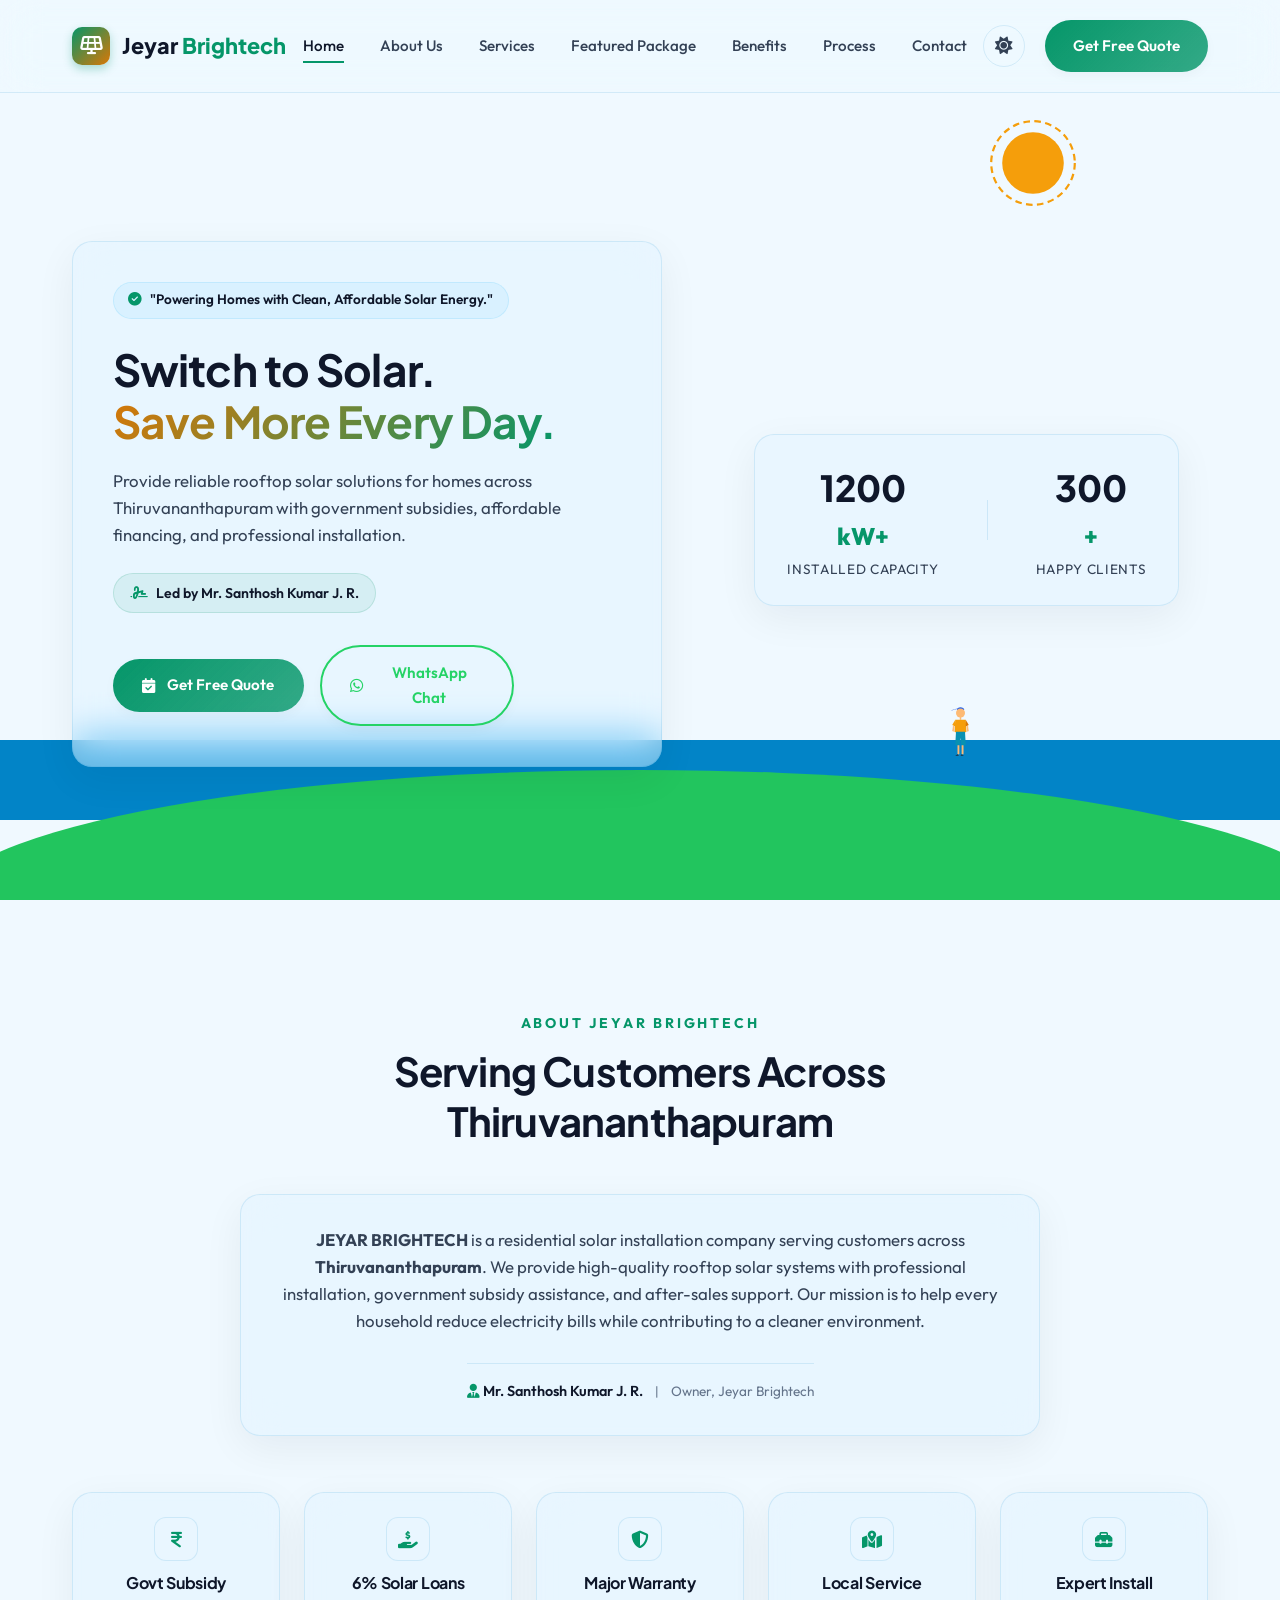
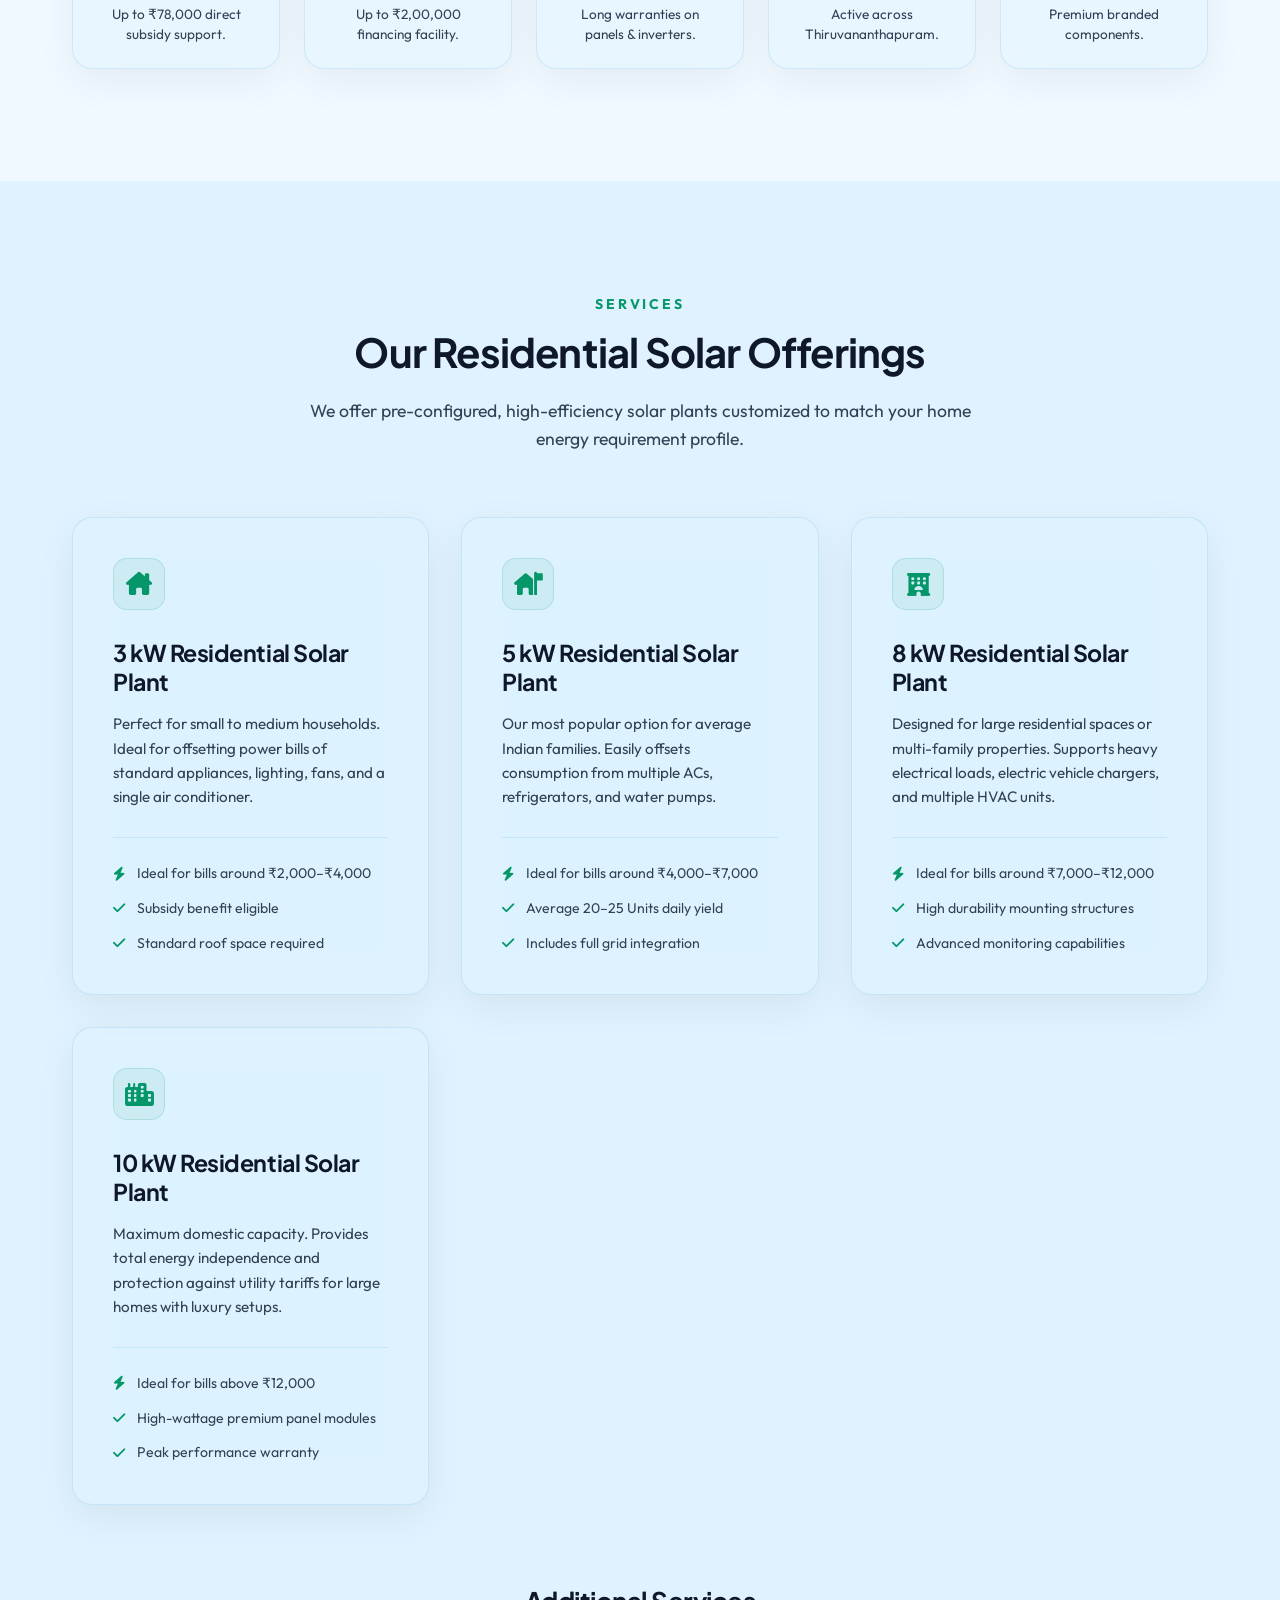
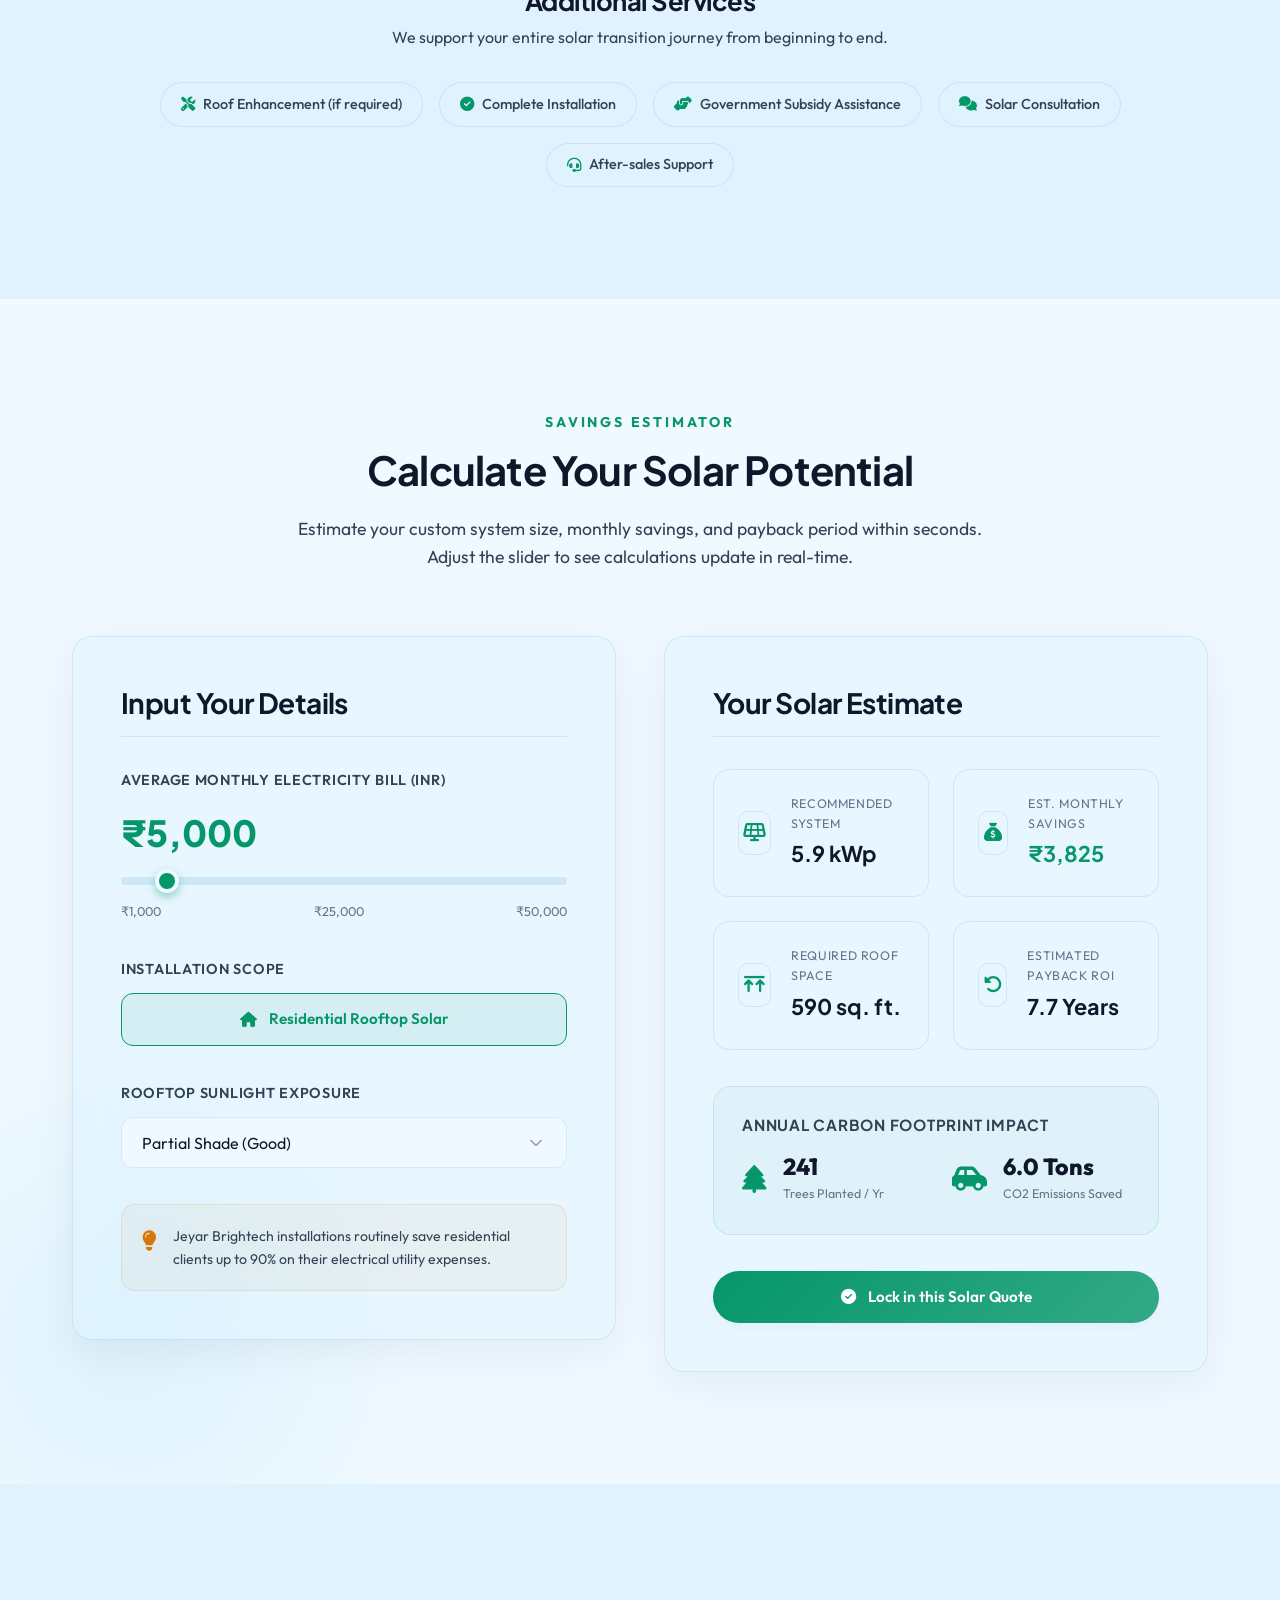
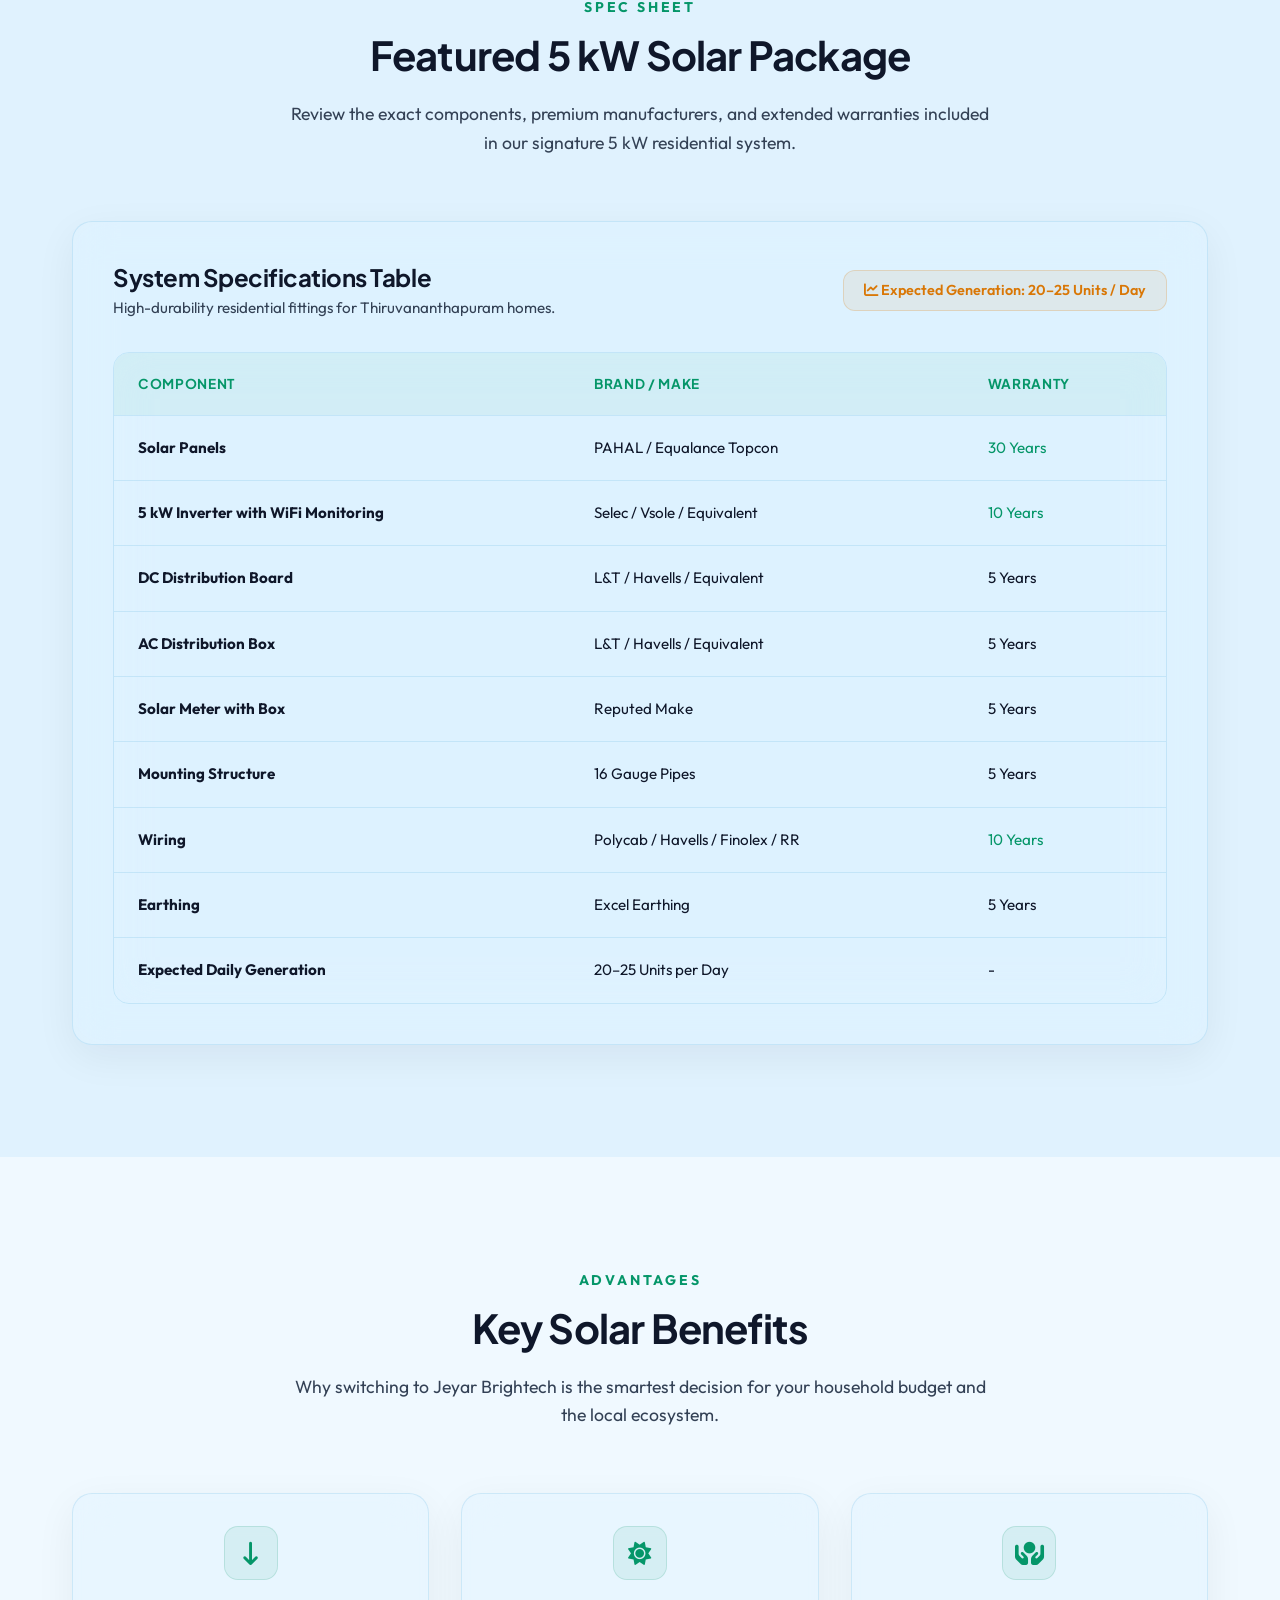
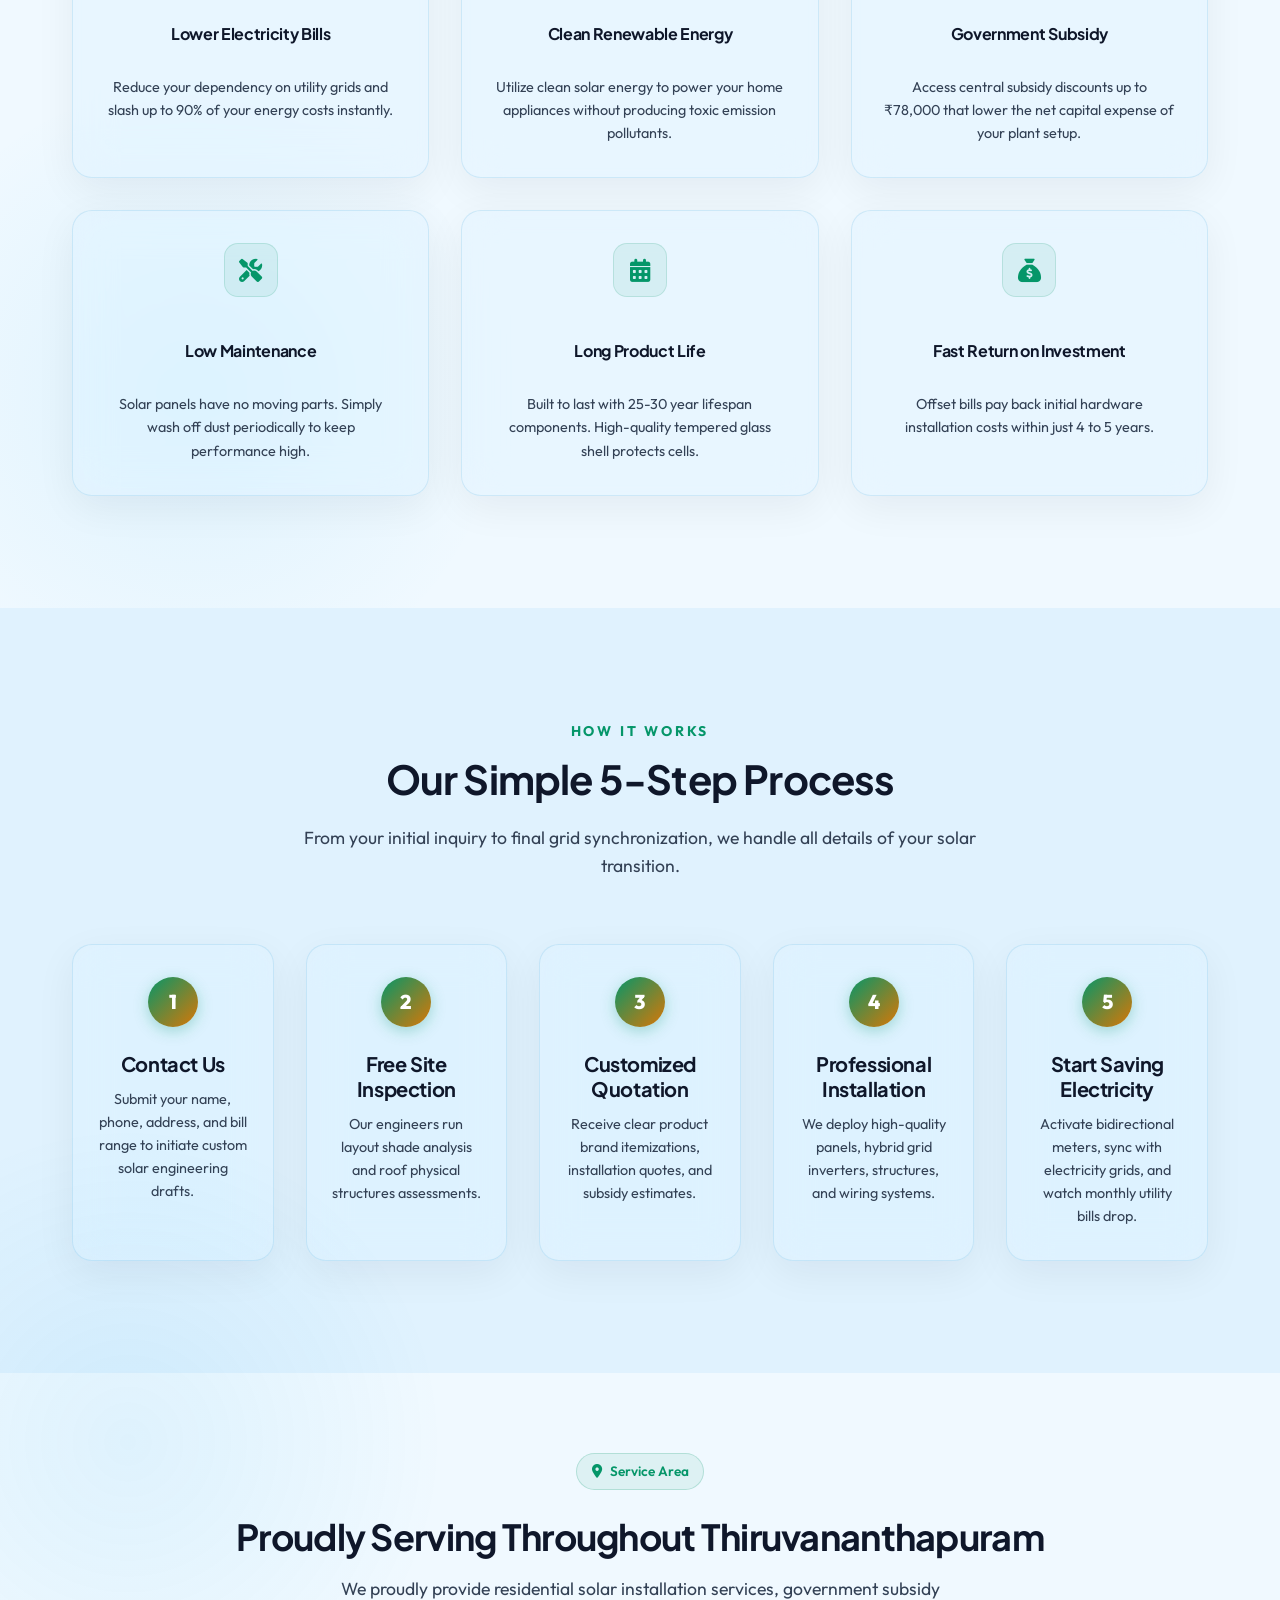
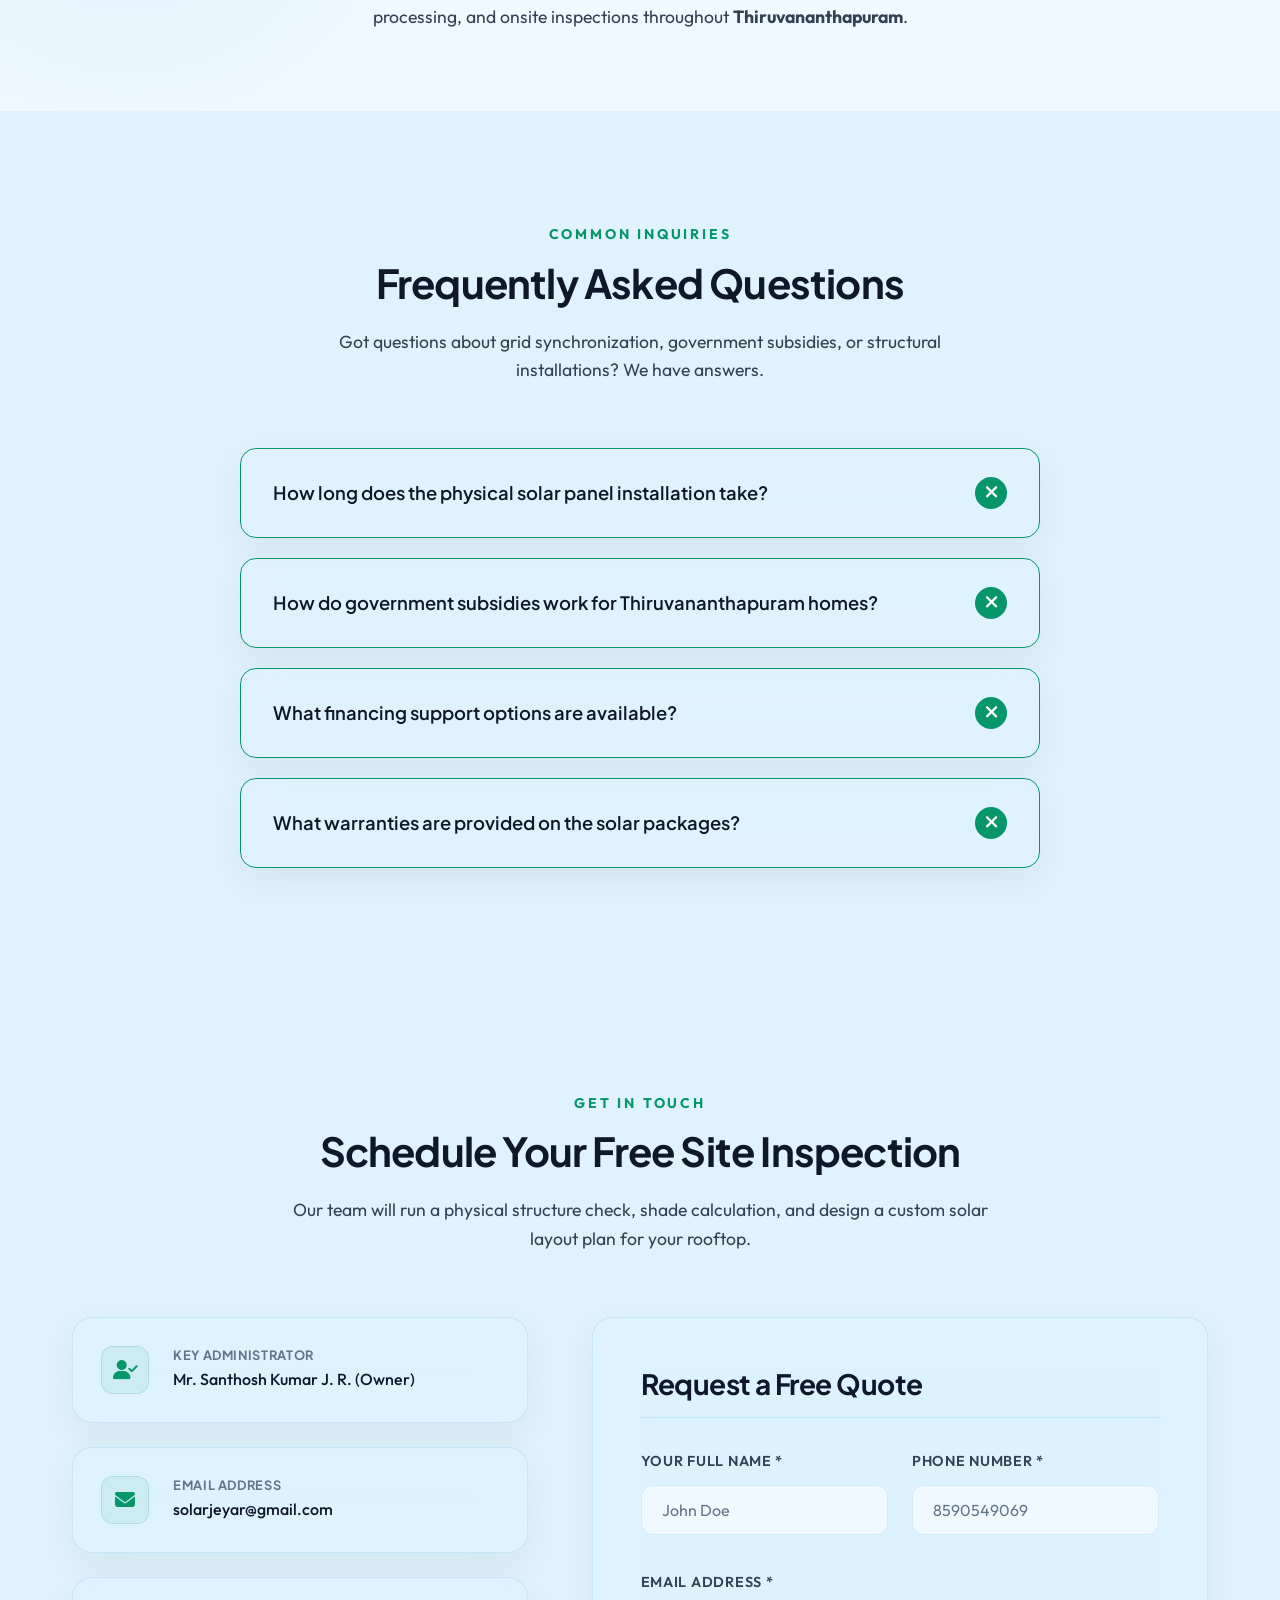
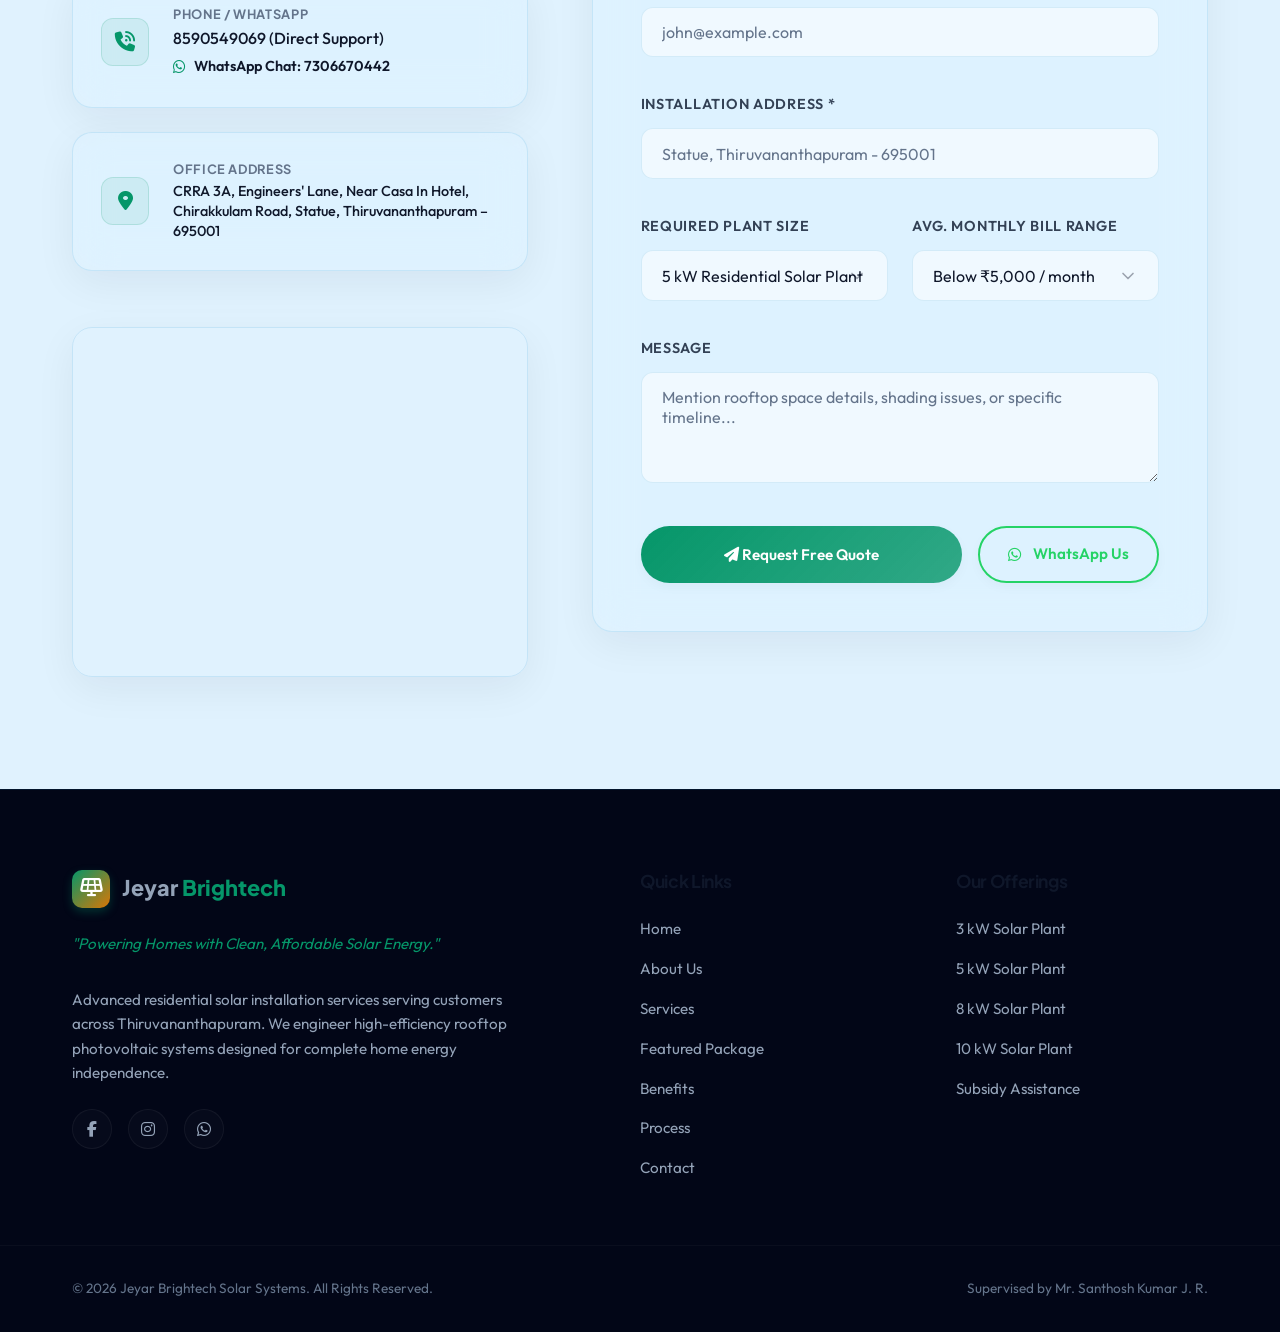
==== commit ac9d61c3: "g" ====
--- a/index.html
+++ b/index.html
@@ -59,114 +59,92 @@
     <main>
         <!-- Hero Section -->
         <section class="hero" id="home">
-            <div class="hero-bg-glow"></div>
-            <div class="container hero-container">
-                <div class="hero-content">
-                    <div class="badge animate-fade-in">
-                        <span class="badge-icon"><i class="fa-solid fa-circle-check"></i></span>
-                        <span>"Powering Homes with Clean, Affordable Solar Energy."</span>
-                    </div>
-                    <h1 class="hero-title animate-slide-up">
-                        Switch to Solar. <br><span class="gradient-text">Save More Every Day.</span>
+            <!-- Weather Landscape Background Elements -->
+            <div class="hero-stars"></div>
+            
+            <div class="hero-sun-container">
+                <svg class="scene-sun" viewBox="0 0 100 100" xmlns="http://www.w3.org/2000/svg" style="width: 100%; height: 100%;">
+                    <circle cx="50" cy="50" r="28" fill="#f59e0b" />
+                    <circle cx="50" cy="50" r="38" fill="none" stroke="#f59e0b" stroke-width="2" stroke-dasharray="6,4" class="sun-rays" />
+                </svg>
+            </div>
+            
+            <div class="hero-moon-container">
+                <svg class="scene-moon" viewBox="0 0 100 100" xmlns="http://www.w3.org/2000/svg" style="width: 100%; height: 100%;">
+                    <path d="M50 20 A30 30 0 1 0 80 50 A22 22 0 1 1 50 20 Z" fill="#e2e8f0" />
+                </svg>
+            </div>
+
+            <div class="hero-sea"></div>
+            <div class="hero-hill"></div>
+            
+            <div class="hero-boy-container">
+                <svg class="scene-boy" viewBox="0 0 100 150" xmlns="http://www.w3.org/2000/svg" style="width: 100%; height: 100%;">
+                    <!-- Boy Cap (backward cap, blue) -->
+                    <path d="M 45 25 C 45 20, 55 20, 55 25 Z" fill="#2563eb" />
+                    <path d="M 47 23 C 47 23, 40 24, 37 26 Z" fill="#1d4ed8" /> <!-- visor -->
+                    
+                    <!-- Head -->
+                    <circle cx="50" cy="29" r="6" fill="#fdba74" />
+                    
+                    <!-- Neck -->
+                    <rect x="49" y="34" width="2" height="4" fill="#fdba74" />
+                    
+                    <!-- Shirt (Yellow/Orange) -->
+                    <path d="M 43 38 L 57 38 L 58 54 L 52 57 L 48 57 L 42 54 Z" fill="#f59e0b" />
+                    <path d="M 43 38 L 39 45 L 43 47 Z" fill="#f59e0b" /> <!-- sleeve L -->
+                    <path d="M 57 38 L 61 45 L 57 47 Z" fill="#d97706" /> <!-- sleeve R -->
+                    
+                    <!-- Arms -->
+                    <path d="M 40 46 L 39 53 L 41 54 L 42 47 Z" fill="#fdba74" />
+                    <path d="M 60 46 L 61 53 L 59 54 L 58 47 Z" fill="#fdba74" />
+                    
+                    <!-- Shorts (Teal/Blue) -->
+                    <path d="M 44 54 L 56 54 L 57 72 L 51 72 L 50 62 L 49 72 L 43 72 Z" fill="#0891b2" />
+                    
+                    <!-- Legs -->
+                    <rect x="46" y="72" width="2.5" height="12" fill="#fdba74" />
+                    <rect x="51.5" y="72" width="2.5" height="12" fill="#fdba74" />
+                    
+                    <!-- Shoes -->
+                    <path d="M 46 84 L 43 86 L 48 86 Z" fill="#1e293b" />
+                    <path d="M 51.5 84 L 54.5 86 L 50 86 Z" fill="#1e293b" />
+                </svg>
+            </div>
+
+            <!-- Content Overlays -->
+            <div class="container hero-container" style="position: relative; z-index: 5;">
+                <div class="hero-content card glass-card reveal" style="padding: 2.5rem; max-width: 620px; box-shadow: var(--shadow-md); margin-bottom: 2rem;">
+                    <div class="badge animate-fade-in" style="margin-bottom: 1.5rem; background: rgba(56, 189, 248, 0.08); border: 1px solid rgba(56, 189, 248, 0.15);">
+                        <span class="badge-icon"><i class="fa-solid fa-circle-check text-emerald"></i></span>
+                        <span style="color: var(--text-primary); font-weight: 600;">"Powering Homes with Clean, Affordable Solar Energy."</span>
+                    </div>
+                    <h1 class="hero-title animate-slide-up" style="font-size: 2.75rem; line-height: 1.2; margin-bottom: 1.25rem; font-family: 'Plus Jakarta Sans', sans-serif;">
+                        Switch to Solar. <br><span class="gradient-text" style="background: linear-gradient(135deg, var(--accent-amber), var(--accent-emerald)); -webkit-background-clip: text; -webkit-text-fill-color: transparent;">Save More Every Day.</span>
                     </h1>
-                    <p class="hero-subtitle animate-slide-up">
+                    <p class="hero-subtitle animate-slide-up" style="font-size: 1.05rem; line-height: 1.6; color: var(--text-secondary); margin-bottom: 1.5rem;">
                         Provide reliable rooftop solar solutions for homes across Thiruvananthapuram with government subsidies, affordable financing, and professional installation.
                     </p>
-                    <div class="owner-tag animate-slide-up">
-                        <span class="owner-badge"><i class="fa-solid fa-signature"></i> Led by Mr. Santhosh Kumar J. R.</span>
-                    </div>
-                    <div class="hero-actions animate-slide-up">
-                        <a href="#contact" class="btn btn-primary"><i class="fa-solid fa-calendar-check"></i> Get Free Quote</a>
-                        <a href="https://wa.me/917306670442" target="_blank" class="btn btn-outline" style="border-color: #25d366; color: #25d366;"><i class="fa-brands fa-whatsapp"></i> Contact on WhatsApp</a>
-                    </div>
-                </div>
-                
-                <div class="hero-graphics animate-fade-in">
-                    <div class="hero-card glass-card" style="padding: 0; overflow: hidden; height: 400px; display: flex; flex-direction: column;">
-                        <!-- The Weather Theme Scene -->
-                        <div class="theme-scene" style="flex: 1; position: relative; overflow: hidden; background: var(--scene-sky-bg); transition: background 1s ease;">
-                            <!-- Starry background (only visible in dark mode) -->
-                            <div class="scene-stars"></div>
-                            
-                            <!-- Sun (Light Mode) -->
-                            <div class="scene-sun-container">
-                                <svg class="scene-sun" viewBox="0 0 100 100" xmlns="http://www.w3.org/2000/svg" style="width: 100%; height: 100%;">
-                                    <circle cx="50" cy="50" r="28" fill="#f59e0b" />
-                                    <circle cx="50" cy="50" r="38" fill="none" stroke="#f59e0b" stroke-width="2" stroke-dasharray="6,4" class="sun-rays" />
-                                </svg>
-                            </div>
-                            
-                            <!-- Moon (Dark Mode) -->
-                            <div class="scene-moon-container">
-                                <svg class="scene-moon" viewBox="0 0 100 100" xmlns="http://www.w3.org/2000/svg" style="width: 100%; height: 100%;">
-                                    <path d="M50 20 A30 30 0 1 0 80 50 A22 22 0 1 1 50 20 Z" fill="#e2e8f0" />
-                                </svg>
-                            </div>
-
-                            <!-- Sea Horizon -->
-                            <div class="scene-sea"></div>
-                            
-                            <!-- Grassy Hill -->
-                            <div class="scene-hill"></div>
-                            
-                            <!-- The Boy -->
-                            <div class="scene-boy-wrapper">
-                                <svg class="scene-boy" viewBox="0 0 100 150" xmlns="http://www.w3.org/2000/svg">
-                                    <!-- Boy Cap (backward cap, blue) -->
-                                    <path d="M 45 25 C 45 20, 55 20, 55 25 Z" fill="#2563eb" />
-                                    <path d="M 47 23 C 47 23, 40 24, 37 26 Z" fill="#1d4ed8" /> <!-- visor -->
-                                    
-                                    <!-- Head -->
-                                    <circle cx="50" cy="29" r="6" fill="#fdba74" />
-                                    
-                                    <!-- Neck -->
-                                    <rect x="49" y="34" width="2" height="4" fill="#fdba74" />
-                                    
-                                    <!-- Shirt (Yellow/Orange) -->
-                                    <path d="M 43 38 L 57 38 L 58 54 L 52 57 L 48 57 L 42 54 Z" fill="#f59e0b" />
-                                    <path d="M 43 38 L 39 45 L 43 47 Z" fill="#f59e0b" /> <!-- sleeve L -->
-                                    <path d="M 57 38 L 61 45 L 57 47 Z" fill="#d97706" /> <!-- sleeve R -->
-                                    
-                                    <!-- Arms -->
-                                    <path d="M 40 46 L 39 53 L 41 54 L 42 47 Z" fill="#fdba74" />
-                                    <path d="M 60 46 L 61 53 L 59 54 L 58 47 Z" fill="#fdba74" />
-                                    
-                                    <!-- Shorts (Teal/Blue) -->
-                                    <path d="M 44 54 L 56 54 L 57 72 L 51 72 L 50 62 L 49 72 L 43 72 Z" fill="#0891b2" />
-                                    
-                                    <!-- Legs -->
-                                    <rect x="46" y="72" width="2.5" height="12" fill="#fdba74" />
-                                    <rect x="51.5" y="72" width="2.5" height="12" fill="#fdba74" />
-                                    
-                                    <!-- Shoes -->
-                                    <path d="M 46 84 L 43 86 L 48 86 Z" fill="#1e293b" />
-                                    <path d="M 51.5 84 L 54.5 86 L 50 86 Z" fill="#1e293b" />
-                                </svg>
-                            </div>
-                        </div>
-                        <div class="card-footer" style="padding: 1.25rem 2rem; background: var(--bg-card); border-top: 1px solid var(--border-color);">
-                            <div class="stat-item">
-                                <span class="stat-number" data-target="1200">0</span><span class="stat-plus">kW+</span>
-                                <span class="stat-label">Installed Capacity</span>
-                            </div>
-                            <div class="stat-item">
-                                <span class="stat-number" data-target="300">0</span><span class="stat-plus">+</span>
-                                <span class="stat-label">Happy Clients</span>
-                            </div>
-                        </div>
-                    </div>
-                    <div class="hero-badge-float glass-card">
-                        <div class="badge-float-icon"><i class="fa-solid fa-bolt-lightning text-amber"></i></div>
-                        <div>
-                            <h4>Real-time Savings</h4>
-                            <p>Up to 90% Bill Reduction</p>
-                        </div>
-                    </div>
-                    <div class="hero-badge-float-2 glass-card">
-                        <div class="badge-float-icon"><i class="fa-solid fa-leaf text-emerald"></i></div>
-                        <div>
-                            <h4>Eco-Friendly</h4>
-                            <p>1500+ Tons CO2 Reduced</p>
+                    <div class="owner-tag animate-slide-up" style="margin-bottom: 2rem;">
+                        <span class="owner-badge" style="background: rgba(var(--accent-emerald-rgb), 0.08); border: 1px solid rgba(var(--accent-emerald-rgb), 0.15); color: var(--text-primary); padding: 0.5rem 1rem; border-radius: 30px; font-size: 0.88rem; font-weight: 600;"><i class="fa-solid fa-signature text-emerald"></i> Led by Mr. Santhosh Kumar J. R.</span>
+                    </div>
+                    <div class="hero-actions animate-slide-up" style="display: flex; gap: 1rem; flex-wrap: wrap;">
+                        <a href="#contact" class="btn btn-primary" style="flex: 1; min-width: 160px; text-align: center;"><i class="fa-solid fa-calendar-check"></i> Get Free Quote</a>
+                        <a href="https://wa.me/917306670442" target="_blank" class="btn btn-outline" style="flex: 1; min-width: 180px; text-align: center; border-color: #25d366; color: #25d366; display: inline-flex; align-items: center; justify-content: center; text-decoration: none;"><i class="fa-brands fa-whatsapp"></i> WhatsApp Chat</a>
+                    </div>
+                </div>
+                
+                <div class="hero-graphics animate-fade-in" style="z-index: 5;">
+                    <!-- Elegant Glass Floating Stats -->
+                    <div class="glass-card" style="padding: 1.5rem 2rem; box-shadow: var(--shadow-md); border-radius: 20px; backdrop-filter: var(--glass-blur); display: flex; gap: 3rem; align-items: center;">
+                        <div class="stat-item" style="text-align: center;">
+                            <span class="stat-number" data-target="1200" style="font-size: 2.25rem; font-weight: 800; color: var(--text-primary); display: inline-block;">0</span><span class="stat-plus" style="font-size: 1.5rem; font-weight: 800; color: var(--accent-emerald);">kW+</span>
+                            <span class="stat-label" style="display: block; font-size: 0.85rem; color: var(--text-secondary); margin-top: 0.25rem;">Installed Capacity</span>
+                        </div>
+                        <div style="width: 1px; height: 40px; background-color: var(--border-color);"></div>
+                        <div class="stat-item" style="text-align: center;">
+                            <span class="stat-number" data-target="300" style="font-size: 2.25rem; font-weight: 800; color: var(--text-primary); display: inline-block;">0</span><span class="stat-plus" style="font-size: 1.5rem; font-weight: 800; color: var(--accent-emerald);">+</span>
+                            <span class="stat-label" style="display: block; font-size: 0.85rem; color: var(--text-secondary); margin-top: 0.25rem;">Happy Clients</span>
                         </div>
                     </div>
                 </div>
--- a/style.css
+++ b/style.css
@@ -6,28 +6,28 @@
 
 /* --- Custom Variables & Theme Tokens --- */
 :root {
-    /* Dark Mode (Default) Variables */
-    --bg-primary: #030712;
-    --bg-secondary: #0b0f19;
-    --bg-card: rgba(17, 24, 39, 0.7);
-    --bg-card-hover: rgba(31, 41, 55, 0.85);
-    --text-primary: #f9fafb;
-    --text-secondary: #9ca3af;
-    --text-muted: #6b7280;
+    /* Dark Mode (Default) Variables - Weather Indigo Theme */
+    --bg-primary: #040815;
+    --bg-secondary: #081026;
+    --bg-card: rgba(15, 23, 42, 0.45);
+    --bg-card-hover: rgba(15, 23, 42, 0.65);
+    --text-primary: #f8fafc;
+    --text-secondary: #cbd5e1;
+    --text-muted: #64748b;
     
     --accent-emerald: #10b981;
     --accent-emerald-rgb: 16, 185, 129;
     --accent-amber: #f59e0b;
     --accent-amber-rgb: 245, 158, 11;
-    --accent-glow: rgba(16, 185, 129, 0.15);
-    
-    --border-color: rgba(255, 255, 255, 0.08);
-    --border-hover: rgba(16, 185, 129, 0.3);
-    
-    --glass-blur: blur(16px) saturate(120%);
-    --shadow-sm: 0 2px 8px rgba(0, 0, 0, 0.5);
-    --shadow-md: 0 8px 30px rgba(0, 0, 0, 0.6);
-    --shadow-glow: 0 0 25px rgba(16, 185, 129, 0.25);
+    --accent-glow: rgba(56, 189, 248, 0.12);
+    
+    --border-color: rgba(56, 189, 248, 0.12);
+    --border-hover: rgba(56, 189, 248, 0.35);
+    
+    --glass-blur: blur(20px) saturate(140%);
+    --shadow-sm: 0 4px 12px rgba(0, 0, 0, 0.25);
+    --shadow-md: 0 12px 40px rgba(0, 0, 0, 0.35);
+    --shadow-glow: 0 0 30px rgba(56, 189, 248, 0.2);
     
     --transition-speed: 0.3s;
     --transition-elastic: cubic-bezier(0.68, -0.6, 0.32, 1.6);
@@ -39,33 +39,33 @@
     --sun-translate: translateY(-80px);
     --moon-opacity: 1;
     --moon-translate: translateY(0);
-    --sea-color: #1e3a8a;
+    --sea-color: #111827;
     --hill-color: #064e3b;
 }
 
 [data-theme="light"] {
-    /* Light Mode Variables */
-    --bg-primary: #f8fafc;
-    --bg-secondary: #f1f5f9;
-    --bg-card: rgba(255, 255, 255, 0.8);
-    --bg-card-hover: rgba(255, 255, 255, 0.95);
+    /* Light Mode Variables - Weather Sky Blue Theme */
+    --bg-primary: #f0f9ff;
+    --bg-secondary: #e0f2fe;
+    --bg-card: rgba(224, 242, 254, 0.45);
+    --bg-card-hover: rgba(224, 242, 254, 0.65);
     --text-primary: #0f172a;
-    --text-secondary: #475569;
+    --text-secondary: #334155;
     --text-muted: #64748b;
     
     --accent-emerald: #059669;
     --accent-emerald-rgb: 5, 150, 105;
     --accent-amber: #d97706;
     --accent-amber-rgb: 217, 119, 6;
-    --accent-glow: rgba(5, 150, 105, 0.08);
-    
-    --border-color: rgba(15, 23, 42, 0.08);
-    --border-hover: rgba(5, 150, 105, 0.4);
-    
-    --glass-blur: blur(16px) saturate(110%);
-    --shadow-sm: 0 2px 8px rgba(15, 23, 42, 0.05);
-    --shadow-md: 0 8px 30px rgba(15, 23, 42, 0.08);
-    --shadow-glow: 0 10px 25px rgba(5, 150, 105, 0.15);
+    --accent-glow: rgba(14, 165, 233, 0.08);
+    
+    --border-color: rgba(2, 132, 199, 0.12);
+    --border-hover: rgba(2, 132, 199, 0.35);
+    
+    --glass-blur: blur(20px) saturate(130%);
+    --shadow-sm: 0 4px 12px rgba(15, 23, 42, 0.03);
+    --shadow-md: 0 12px 40px rgba(15, 23, 42, 0.06);
+    --shadow-glow: 0 10px 25px rgba(2, 132, 199, 0.15);
 
     /* Scene Variables - Light Mode */
     --scene-sky-bg: linear-gradient(to bottom, #38bdf8 0%, #bae6fd 60%, #e0f2fe 100%);
@@ -1860,39 +1860,39 @@
     }
 }
 
-/* --- Weather Theme Scene Styles --- */
-.theme-scene {
-    position: relative;
-    width: 100%;
-    height: 100%;
-}
-
-.scene-stars {
+/* --- Hero Landscape Theme Styles --- */
+.hero-stars {
     position: absolute;
     top: 0;
     left: 0;
     width: 100%;
-    height: 60%;
+    height: 70%;
     background-image: 
-        radial-gradient(1px 1px at 20px 30px, #fff, transparent),
-        radial-gradient(1.5px 1.5px at 75px 100px, #fff, transparent),
-        radial-gradient(1.5px 1.5px at 150px 50px, #fff, transparent),
-        radial-gradient(1px 1px at 220px 120px, #fff, transparent),
-        radial-gradient(2px 2px at 290px 80px, #fff, transparent);
+        radial-gradient(1.5px 1.5px at 40px 60px, #fff, transparent),
+        radial-gradient(1px 1px at 120px 200px, #fff, transparent),
+        radial-gradient(2px 2px at 280px 100px, #fff, transparent),
+        radial-gradient(1px 1px at 420px 300px, #fff, transparent),
+        radial-gradient(1.5px 1.5px at 600px 150px, #fff, transparent),
+        radial-gradient(2.5px 2.5px at 800px 80px, #fff, transparent),
+        radial-gradient(1px 1px at 950px 220px, #fff, transparent);
     background-repeat: repeat;
     opacity: var(--stars-opacity);
     transition: opacity 1s ease;
-}
-
-.scene-sun-container {
+    pointer-events: none;
+    z-index: 1;
+}
+
+.hero-sun-container {
     position: absolute;
-    top: 25px;
-    right: 50px;
-    width: 65px;
-    height: 65px;
+    top: 12%;
+    right: 15%;
+    width: 110px;
+    height: 110px;
     opacity: var(--sun-opacity);
     transform: var(--sun-translate);
-    transition: transform 1.2s cubic-bezier(0.34, 1.56, 0.64, 1), opacity 1s ease;
+    transition: transform 1.5s cubic-bezier(0.34, 1.56, 0.64, 1), opacity 1s ease;
+    pointer-events: none;
+    z-index: 1;
 }
 
 .sun-rays {
@@ -1904,52 +1904,106 @@
     to { transform: rotate(360deg); }
 }
 
-.scene-moon-container {
+.hero-moon-container {
     position: absolute;
-    top: 30px;
-    right: 60px;
-    width: 55px;
-    height: 55px;
+    top: 12%;
+    right: 18%;
+    width: 95px;
+    height: 95px;
     opacity: var(--moon-opacity);
     transform: var(--moon-translate);
-    transition: transform 1.2s cubic-bezier(0.34, 1.56, 0.64, 1), opacity 1s ease;
-    filter: drop-shadow(0 0 10px rgba(226, 232, 240, 0.4));
-}
-
-.scene-sea {
+    transition: transform 1.5s cubic-bezier(0.34, 1.56, 0.64, 1), opacity 1s ease;
+    pointer-events: none;
+    z-index: 1;
+    filter: drop-shadow(0 0 20px rgba(226, 232, 240, 0.6));
+}
+
+.hero-sea {
     position: absolute;
-    bottom: 40px;
+    bottom: 80px;
     left: 0;
     width: 100%;
-    height: 35px;
+    height: 80px;
     background: var(--sea-color);
     transition: background 1s ease;
-}
-
-.scene-hill {
+    z-index: 2;
+    pointer-events: none;
+}
+
+.hero-hill {
     position: absolute;
-    bottom: 0;
-    left: -10%;
-    width: 120%;
-    height: 55px;
+    bottom: -10px;
+    left: -5%;
+    width: 110%;
+    height: 140px;
     background: var(--hill-color);
     border-radius: 50% 50% 0 0 / 100% 100% 0 0;
     transition: background 1s ease;
-}
-
-.scene-boy-wrapper {
+    z-index: 3;
+    pointer-events: none;
+}
+
+.hero-boy-container {
     position: absolute;
-    bottom: 35px;
-    left: 50%;
-    transform: translateX(-50%);
-    width: 45px;
-    height: 68px;
-    z-index: 10;
-}
-
-.scene-boy {
-    width: 100%;
-    height: 100%;
+    bottom: 95px;
+    right: 22%;
+    width: 75px;
+    height: 115px;
+    z-index: 4;
+    pointer-events: none;
+    animation: gentleSway 4s ease-in-out infinite alternate;
+}
+
+@keyframes gentleSway {
+    0% { transform: translateY(0) rotate(0deg); }
+    100% { transform: translateY(-2px) rotate(1deg); }
+}
+
+@media (max-width: 992px) {
+    .hero-boy-container {
+        right: 10%;
+        width: 60px;
+        height: 92px;
+        bottom: 85px;
+    }
+    .hero-sun-container {
+        right: 8%;
+        top: 8%;
+        width: 80px;
+        height: 80px;
+    }
+    .hero-moon-container {
+        right: 10%;
+        top: 8%;
+        width: 70px;
+        height: 70px;
+    }
+    .hero-sea {
+        height: 70px;
+        bottom: 60px;
+    }
+    .hero-hill {
+        height: 100px;
+    }
+}
+
+@media (max-width: 768px) {
+    .hero {
+        padding-bottom: 220px; /* Leave space for hills and boy below text */
+    }
+    .hero-boy-container {
+        right: 15%;
+        width: 50px;
+        height: 77px;
+        bottom: 65px;
+    }
+    .hero-sea {
+        height: 60px;
+        bottom: 50px;
+    }
+    .hero-hill {
+        height: 80px;
+    }
 }
 
 /* --- Custom Active Solar Cursor --- */
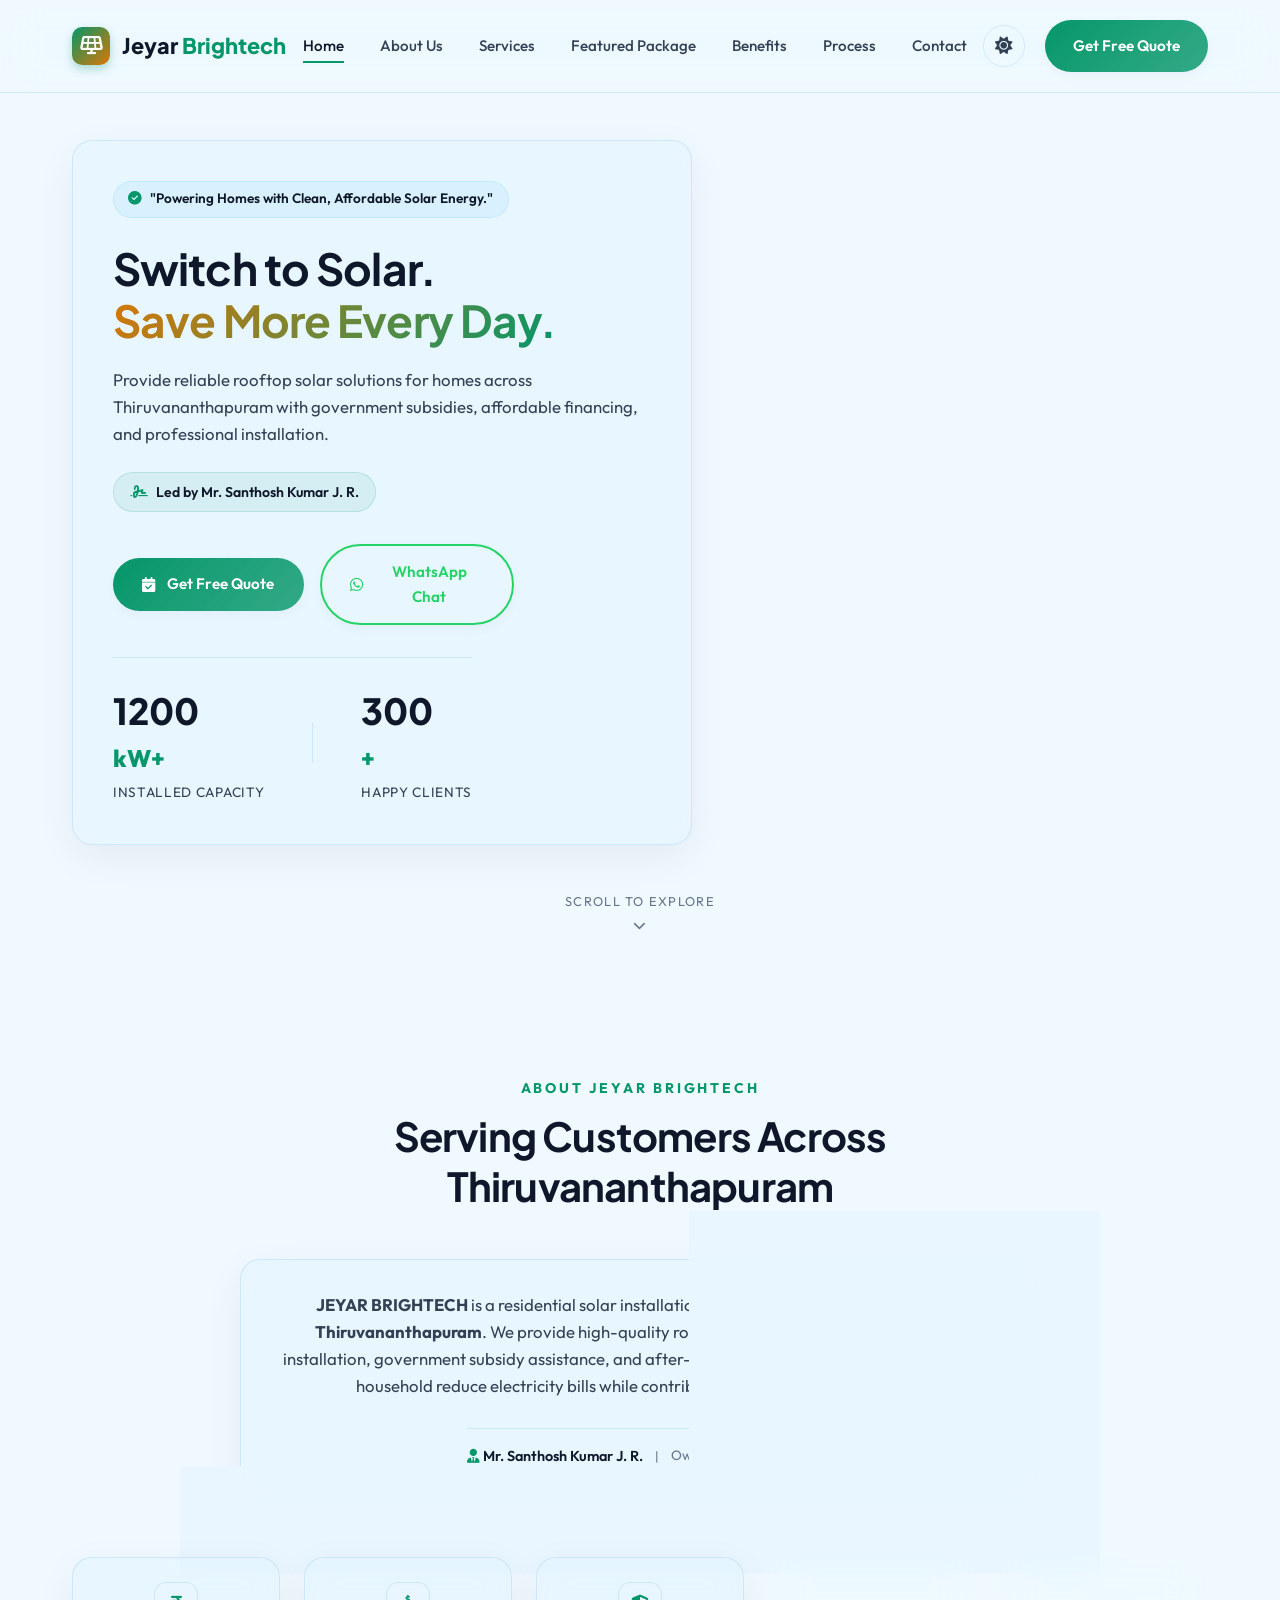
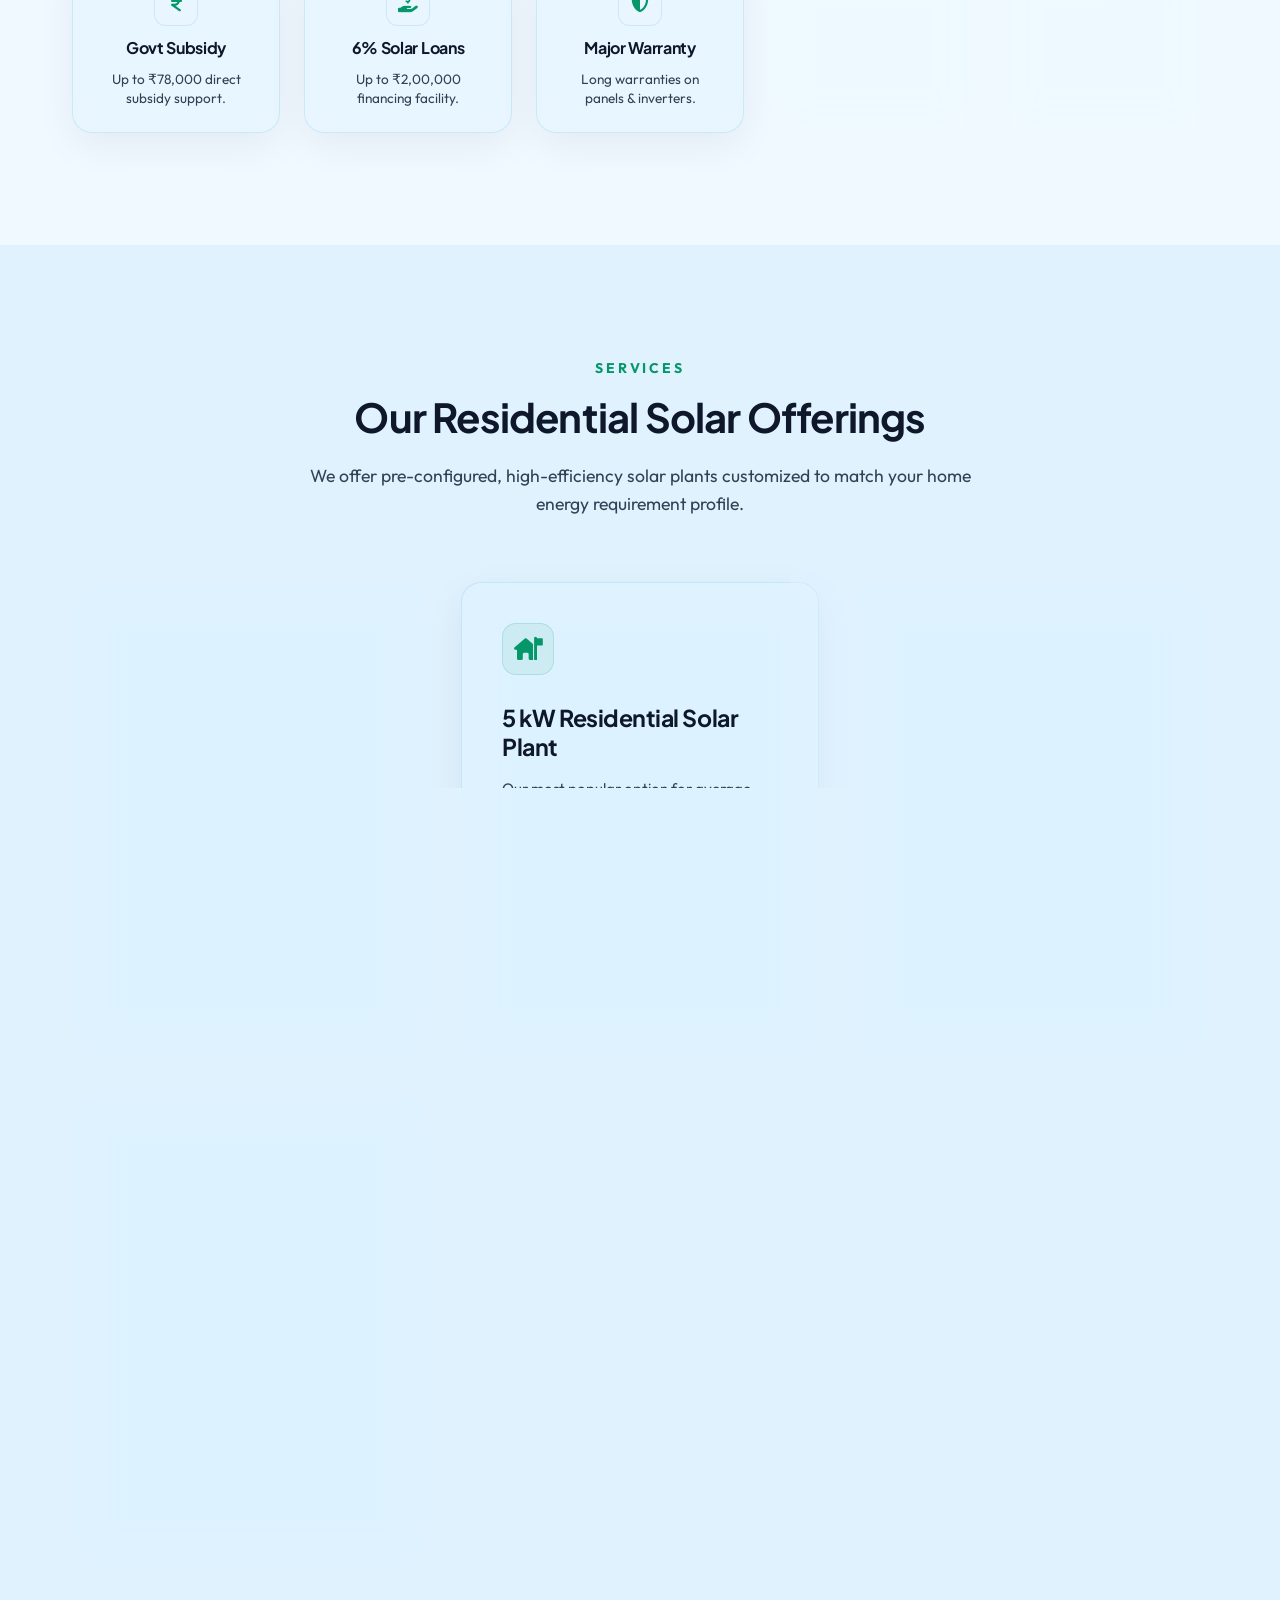
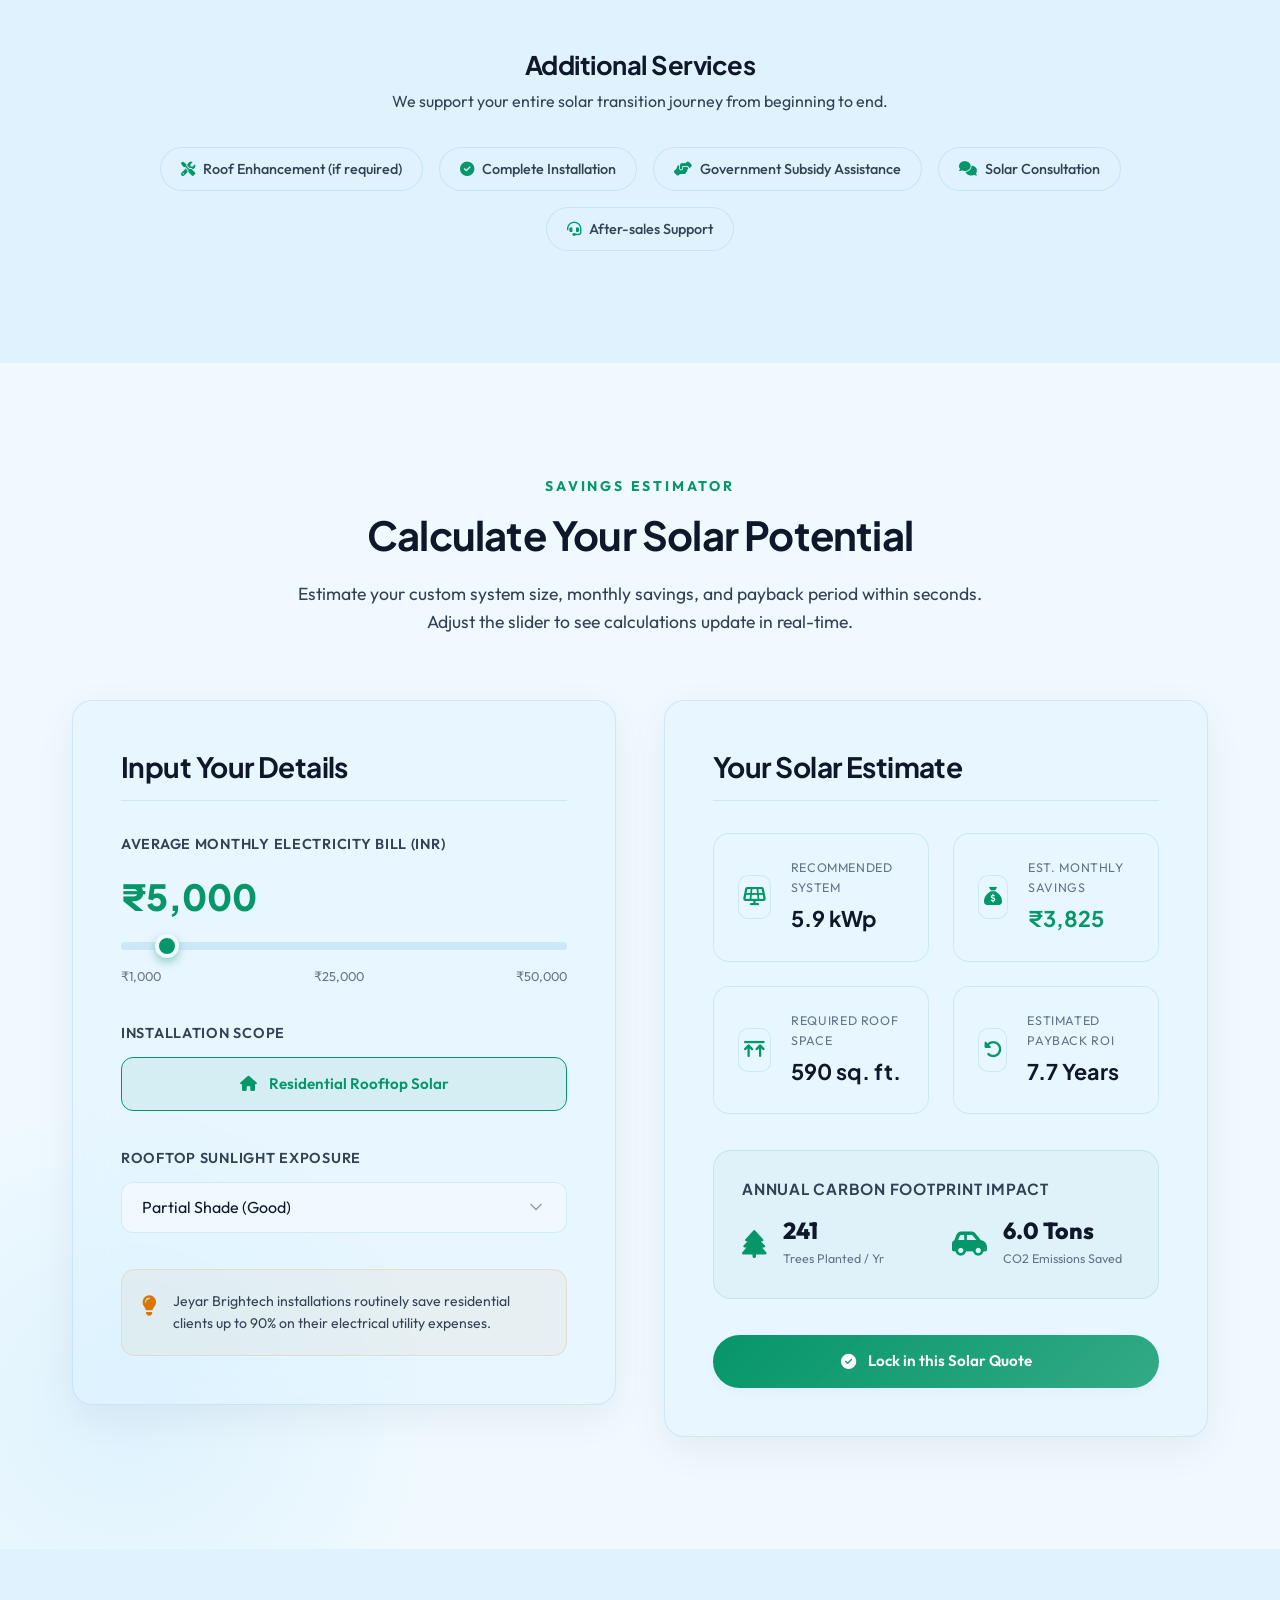
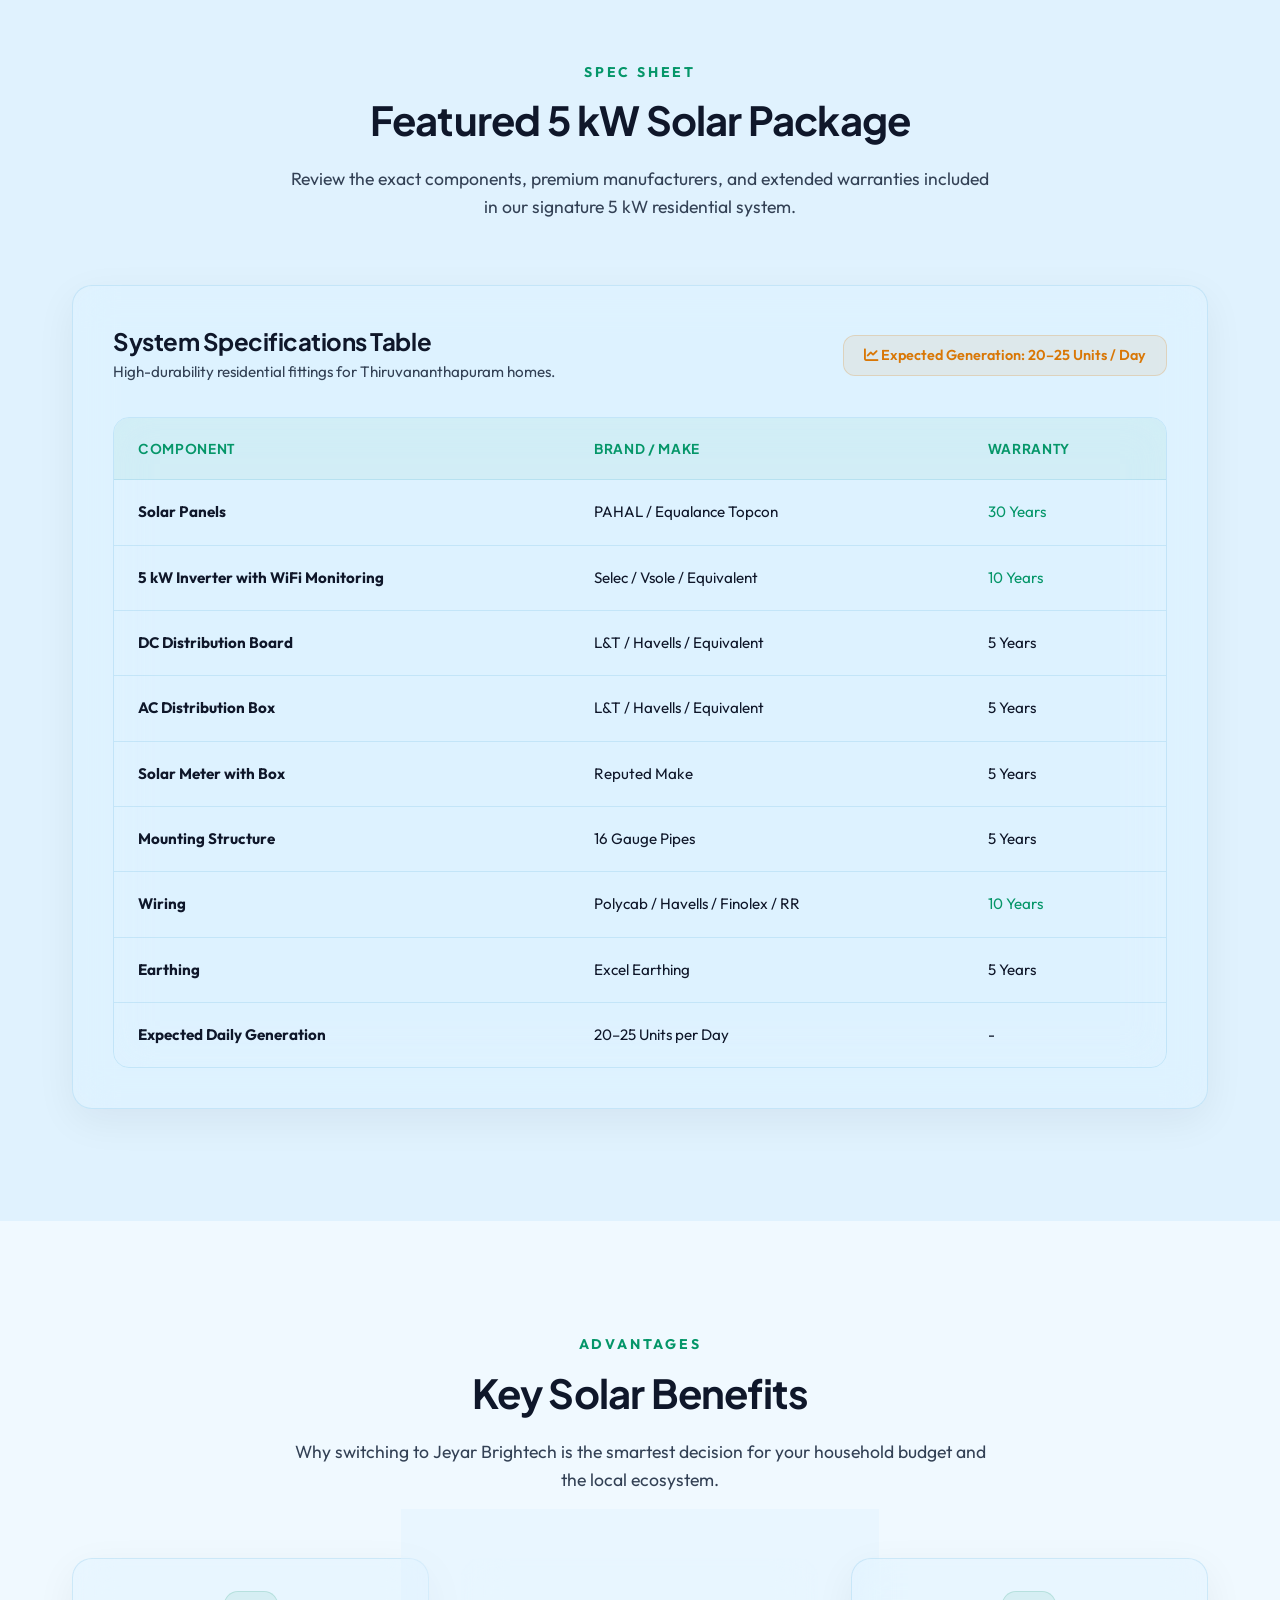
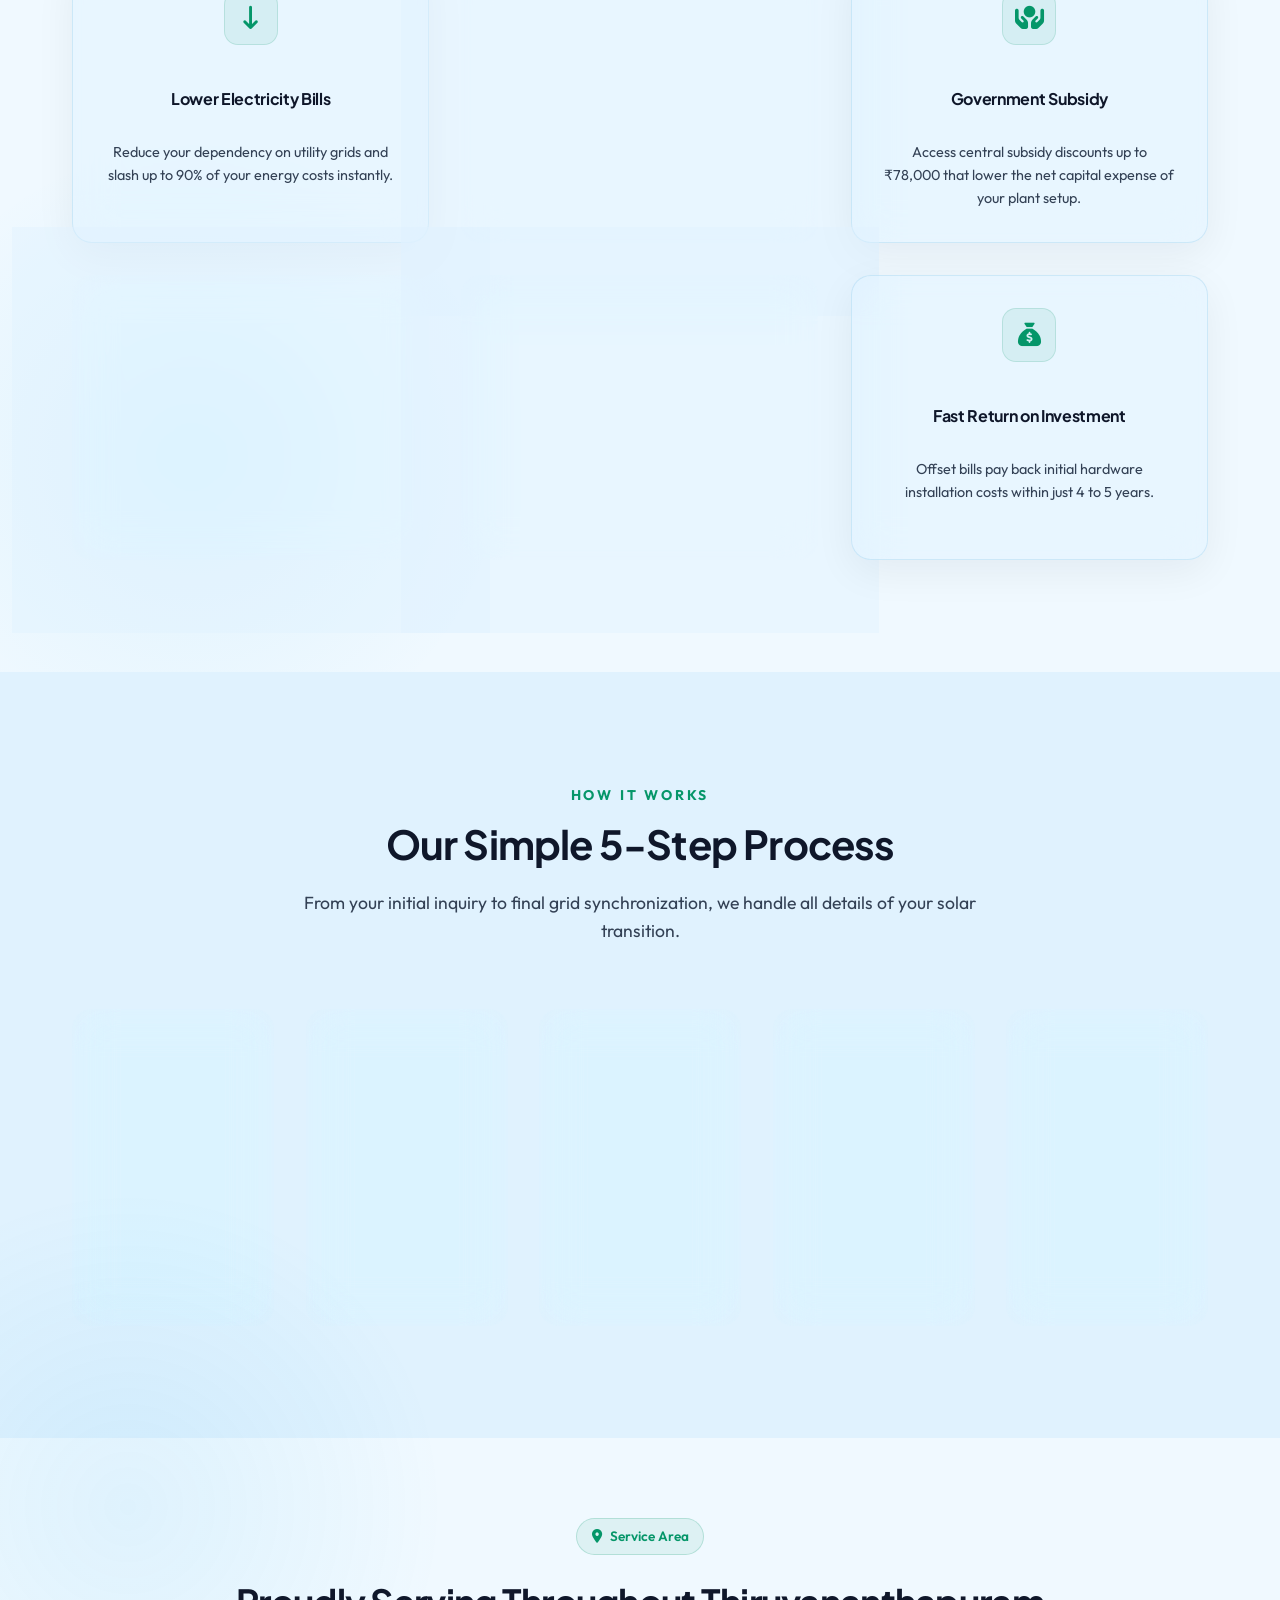
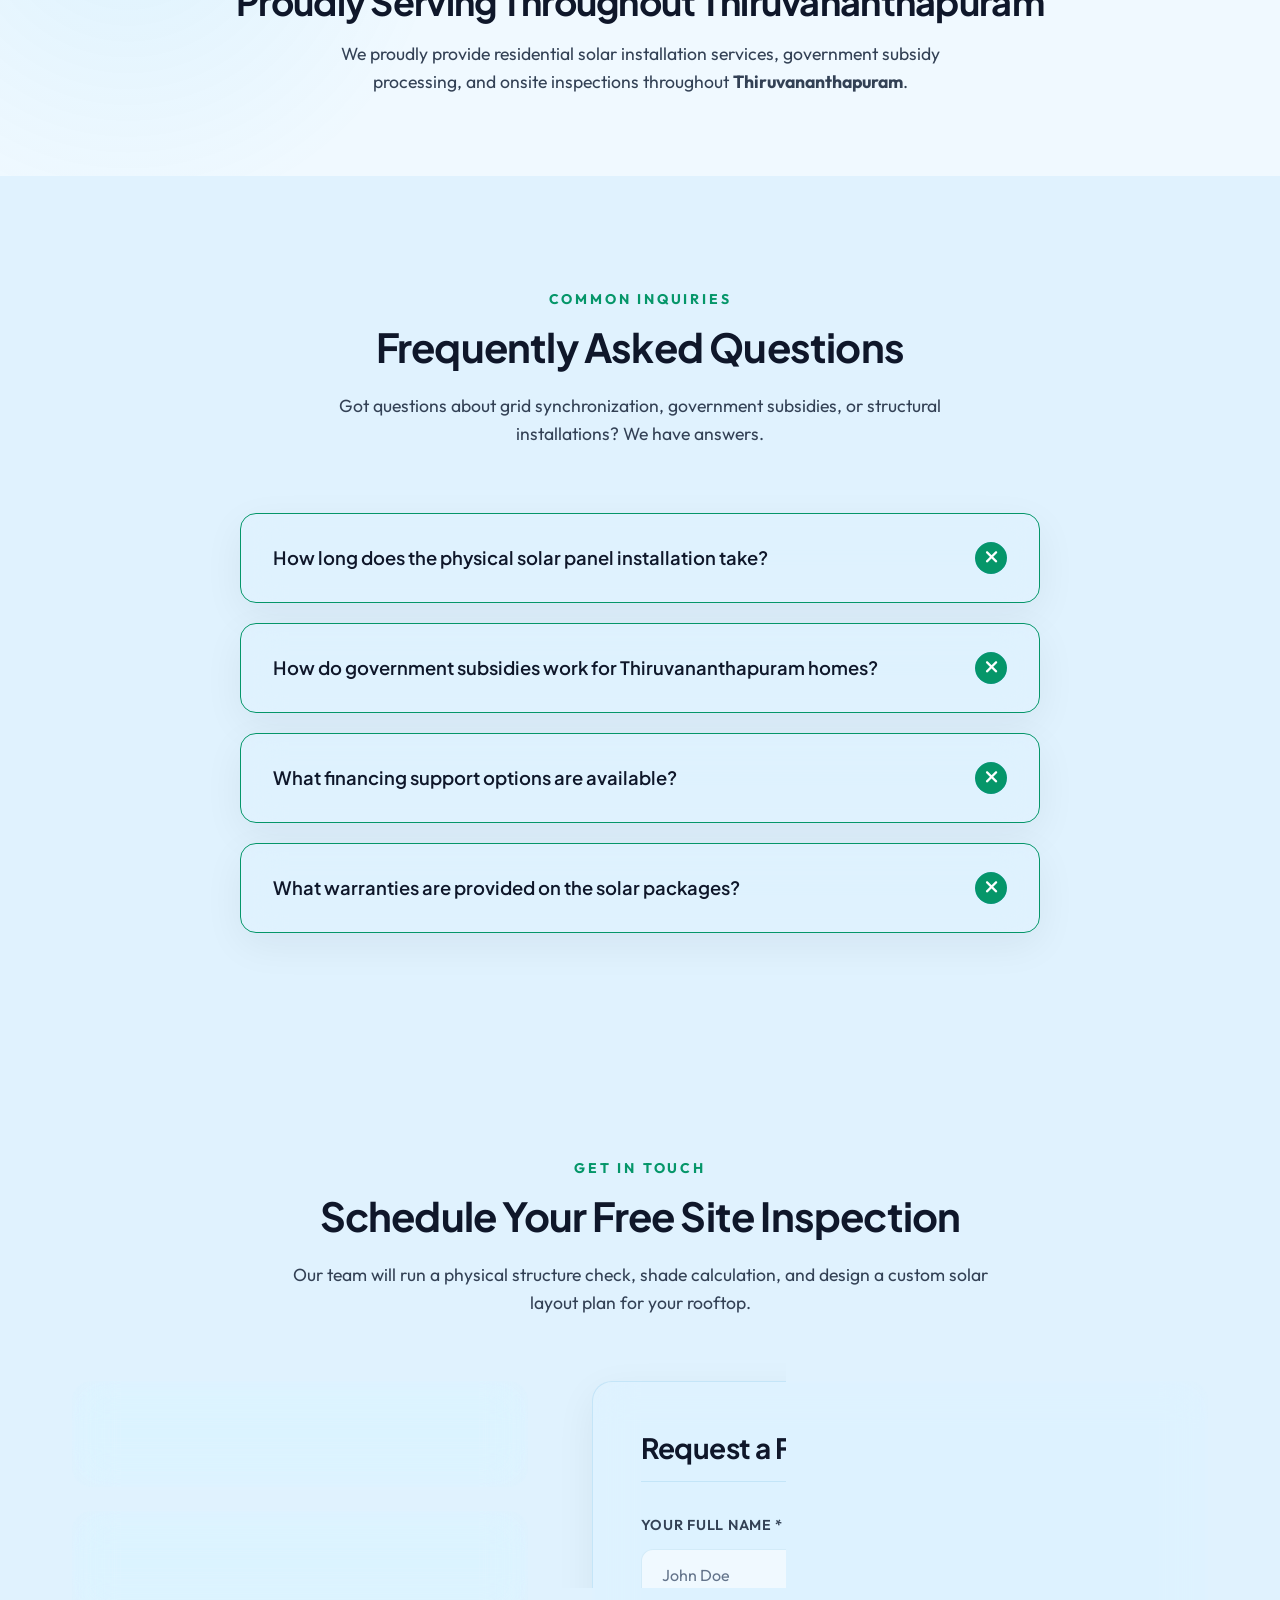
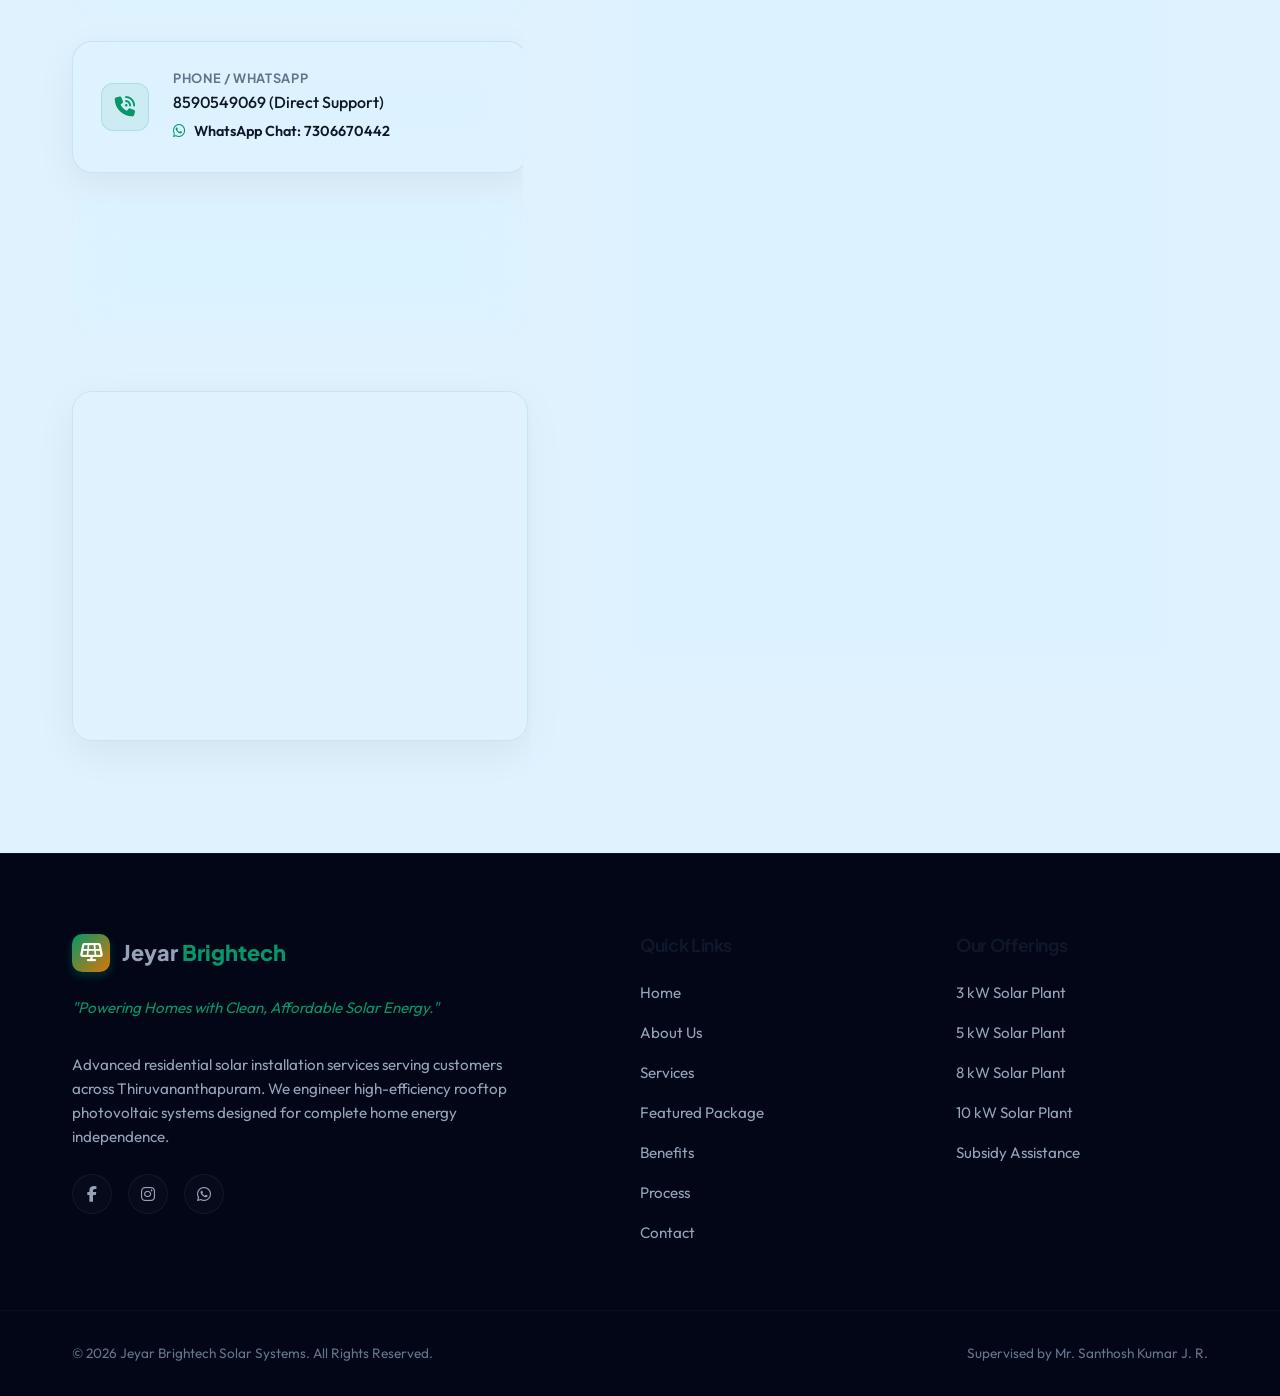
==== commit e315e37f: "g" ====
--- a/index.html
+++ b/index.html
@@ -59,62 +59,9 @@
     <main>
         <!-- Hero Section -->
         <section class="hero" id="home">
-            <!-- Weather Landscape Background Elements -->
-            <div class="hero-stars"></div>
-            
-            <div class="hero-sun-container">
-                <svg class="scene-sun" viewBox="0 0 100 100" xmlns="http://www.w3.org/2000/svg" style="width: 100%; height: 100%;">
-                    <circle cx="50" cy="50" r="28" fill="#f59e0b" />
-                    <circle cx="50" cy="50" r="38" fill="none" stroke="#f59e0b" stroke-width="2" stroke-dasharray="6,4" class="sun-rays" />
-                </svg>
-            </div>
-            
-            <div class="hero-moon-container">
-                <svg class="scene-moon" viewBox="0 0 100 100" xmlns="http://www.w3.org/2000/svg" style="width: 100%; height: 100%;">
-                    <path d="M50 20 A30 30 0 1 0 80 50 A22 22 0 1 1 50 20 Z" fill="#e2e8f0" />
-                </svg>
-            </div>
-
-            <div class="hero-sea"></div>
-            <div class="hero-hill"></div>
-            
-            <div class="hero-boy-container">
-                <svg class="scene-boy" viewBox="0 0 100 150" xmlns="http://www.w3.org/2000/svg" style="width: 100%; height: 100%;">
-                    <!-- Boy Cap (backward cap, blue) -->
-                    <path d="M 45 25 C 45 20, 55 20, 55 25 Z" fill="#2563eb" />
-                    <path d="M 47 23 C 47 23, 40 24, 37 26 Z" fill="#1d4ed8" /> <!-- visor -->
-                    
-                    <!-- Head -->
-                    <circle cx="50" cy="29" r="6" fill="#fdba74" />
-                    
-                    <!-- Neck -->
-                    <rect x="49" y="34" width="2" height="4" fill="#fdba74" />
-                    
-                    <!-- Shirt (Yellow/Orange) -->
-                    <path d="M 43 38 L 57 38 L 58 54 L 52 57 L 48 57 L 42 54 Z" fill="#f59e0b" />
-                    <path d="M 43 38 L 39 45 L 43 47 Z" fill="#f59e0b" /> <!-- sleeve L -->
-                    <path d="M 57 38 L 61 45 L 57 47 Z" fill="#d97706" /> <!-- sleeve R -->
-                    
-                    <!-- Arms -->
-                    <path d="M 40 46 L 39 53 L 41 54 L 42 47 Z" fill="#fdba74" />
-                    <path d="M 60 46 L 61 53 L 59 54 L 58 47 Z" fill="#fdba74" />
-                    
-                    <!-- Shorts (Teal/Blue) -->
-                    <path d="M 44 54 L 56 54 L 57 72 L 51 72 L 50 62 L 49 72 L 43 72 Z" fill="#0891b2" />
-                    
-                    <!-- Legs -->
-                    <rect x="46" y="72" width="2.5" height="12" fill="#fdba74" />
-                    <rect x="51.5" y="72" width="2.5" height="12" fill="#fdba74" />
-                    
-                    <!-- Shoes -->
-                    <path d="M 46 84 L 43 86 L 48 86 Z" fill="#1e293b" />
-                    <path d="M 51.5 84 L 54.5 86 L 50 86 Z" fill="#1e293b" />
-                </svg>
-            </div>
-
             <!-- Content Overlays -->
             <div class="container hero-container" style="position: relative; z-index: 5;">
-                <div class="hero-content card glass-card reveal" style="padding: 2.5rem; max-width: 620px; box-shadow: var(--shadow-md); margin-bottom: 2rem;">
+                <div class="hero-content card glass-card reveal" style="padding: 2.5rem; max-width: 620px; box-shadow: var(--shadow-md);">
                     <div class="badge animate-fade-in" style="margin-bottom: 1.5rem; background: rgba(56, 189, 248, 0.08); border: 1px solid rgba(56, 189, 248, 0.15);">
                         <span class="badge-icon"><i class="fa-solid fa-circle-check text-emerald"></i></span>
                         <span style="color: var(--text-primary); font-weight: 600;">"Powering Homes with Clean, Affordable Solar Energy."</span>
@@ -128,21 +75,19 @@
                     <div class="owner-tag animate-slide-up" style="margin-bottom: 2rem;">
                         <span class="owner-badge" style="background: rgba(var(--accent-emerald-rgb), 0.08); border: 1px solid rgba(var(--accent-emerald-rgb), 0.15); color: var(--text-primary); padding: 0.5rem 1rem; border-radius: 30px; font-size: 0.88rem; font-weight: 600;"><i class="fa-solid fa-signature text-emerald"></i> Led by Mr. Santhosh Kumar J. R.</span>
                     </div>
-                    <div class="hero-actions animate-slide-up" style="display: flex; gap: 1rem; flex-wrap: wrap;">
+                    <div class="hero-actions animate-slide-up" style="display: flex; gap: 1rem; flex-wrap: wrap; margin-bottom: 2rem;">
                         <a href="#contact" class="btn btn-primary" style="flex: 1; min-width: 160px; text-align: center;"><i class="fa-solid fa-calendar-check"></i> Get Free Quote</a>
                         <a href="https://wa.me/917306670442" target="_blank" class="btn btn-outline" style="flex: 1; min-width: 180px; text-align: center; border-color: #25d366; color: #25d366; display: inline-flex; align-items: center; justify-content: center; text-decoration: none;"><i class="fa-brands fa-whatsapp"></i> WhatsApp Chat</a>
                     </div>
-                </div>
-                
-                <div class="hero-graphics animate-fade-in" style="z-index: 5;">
+                    
                     <!-- Elegant Glass Floating Stats -->
-                    <div class="glass-card" style="padding: 1.5rem 2rem; box-shadow: var(--shadow-md); border-radius: 20px; backdrop-filter: var(--glass-blur); display: flex; gap: 3rem; align-items: center;">
-                        <div class="stat-item" style="text-align: center;">
+                    <div style="padding-top: 1.5rem; border-top: 1px solid var(--border-color); display: flex; gap: 3rem; align-items: center;">
+                        <div class="stat-item" style="text-align: left;">
                             <span class="stat-number" data-target="1200" style="font-size: 2.25rem; font-weight: 800; color: var(--text-primary); display: inline-block;">0</span><span class="stat-plus" style="font-size: 1.5rem; font-weight: 800; color: var(--accent-emerald);">kW+</span>
                             <span class="stat-label" style="display: block; font-size: 0.85rem; color: var(--text-secondary); margin-top: 0.25rem;">Installed Capacity</span>
                         </div>
                         <div style="width: 1px; height: 40px; background-color: var(--border-color);"></div>
-                        <div class="stat-item" style="text-align: center;">
+                        <div class="stat-item" style="text-align: left;">
                             <span class="stat-number" data-target="300" style="font-size: 2.25rem; font-weight: 800; color: var(--text-primary); display: inline-block;">0</span><span class="stat-plus" style="font-size: 1.5rem; font-weight: 800; color: var(--accent-emerald);">+</span>
                             <span class="stat-label" style="display: block; font-size: 0.85rem; color: var(--text-secondary); margin-top: 0.25rem;">Happy Clients</span>
                         </div>
@@ -150,7 +95,7 @@
                 </div>
             </div>
             
-            <div class="scroll-indicator">
+            <div class="scroll-indicator" style="z-index: 5;">
                 <span>Scroll to explore</span>
                 <i class="fa-solid fa-chevron-down scroll-bounce"></i>
             </div>
--- a/style.css
+++ b/style.css
@@ -386,32 +386,29 @@
 
 /* --- Hero Section --- */
 .hero {
-    min-height: 100vh;
+    min-height: 95vh;
     display: flex;
     align-items: center;
     padding-top: 140px;
+    padding-bottom: 120px;
     position: relative;
     overflow: hidden;
-}
-
-.hero-bg-glow {
-    position: absolute;
-    top: -10%;
-    right: -10%;
-    width: 60vw;
-    height: 60vw;
-    background: radial-gradient(circle, var(--accent-glow) 0%, transparent 70%);
-    z-index: 0;
-    pointer-events: none;
+    background-image: var(--hero-bg);
+    background-size: cover;
+    background-position: center bottom;
+    background-repeat: no-repeat;
+    transition: background-image 0.8s ease-in-out, background-color 0.8s ease-in-out;
 }
 
 .hero-container {
-    display: grid;
-    grid-template-columns: 1.1fr 0.9fr;
+    display: flex;
+    justify-content: space-between;
+    align-items: center;
     gap: 4rem;
-    align-items: center;
     position: relative;
-    z-index: 1;
+    z-index: 5;
+    flex-wrap: wrap;
+    width: 100%;
 }
 
 .hero-content {
@@ -1860,151 +1857,7 @@
     }
 }
 
-/* --- Hero Landscape Theme Styles --- */
-.hero-stars {
-    position: absolute;
-    top: 0;
-    left: 0;
-    width: 100%;
-    height: 70%;
-    background-image: 
-        radial-gradient(1.5px 1.5px at 40px 60px, #fff, transparent),
-        radial-gradient(1px 1px at 120px 200px, #fff, transparent),
-        radial-gradient(2px 2px at 280px 100px, #fff, transparent),
-        radial-gradient(1px 1px at 420px 300px, #fff, transparent),
-        radial-gradient(1.5px 1.5px at 600px 150px, #fff, transparent),
-        radial-gradient(2.5px 2.5px at 800px 80px, #fff, transparent),
-        radial-gradient(1px 1px at 950px 220px, #fff, transparent);
-    background-repeat: repeat;
-    opacity: var(--stars-opacity);
-    transition: opacity 1s ease;
-    pointer-events: none;
-    z-index: 1;
-}
-
-.hero-sun-container {
-    position: absolute;
-    top: 12%;
-    right: 15%;
-    width: 110px;
-    height: 110px;
-    opacity: var(--sun-opacity);
-    transform: var(--sun-translate);
-    transition: transform 1.5s cubic-bezier(0.34, 1.56, 0.64, 1), opacity 1s ease;
-    pointer-events: none;
-    z-index: 1;
-}
-
-.sun-rays {
-    animation: rotateRays 25s linear infinite;
-    transform-origin: center;
-}
-
-@keyframes rotateRays {
-    to { transform: rotate(360deg); }
-}
-
-.hero-moon-container {
-    position: absolute;
-    top: 12%;
-    right: 18%;
-    width: 95px;
-    height: 95px;
-    opacity: var(--moon-opacity);
-    transform: var(--moon-translate);
-    transition: transform 1.5s cubic-bezier(0.34, 1.56, 0.64, 1), opacity 1s ease;
-    pointer-events: none;
-    z-index: 1;
-    filter: drop-shadow(0 0 20px rgba(226, 232, 240, 0.6));
-}
-
-.hero-sea {
-    position: absolute;
-    bottom: 80px;
-    left: 0;
-    width: 100%;
-    height: 80px;
-    background: var(--sea-color);
-    transition: background 1s ease;
-    z-index: 2;
-    pointer-events: none;
-}
-
-.hero-hill {
-    position: absolute;
-    bottom: -10px;
-    left: -5%;
-    width: 110%;
-    height: 140px;
-    background: var(--hill-color);
-    border-radius: 50% 50% 0 0 / 100% 100% 0 0;
-    transition: background 1s ease;
-    z-index: 3;
-    pointer-events: none;
-}
-
-.hero-boy-container {
-    position: absolute;
-    bottom: 95px;
-    right: 22%;
-    width: 75px;
-    height: 115px;
-    z-index: 4;
-    pointer-events: none;
-    animation: gentleSway 4s ease-in-out infinite alternate;
-}
-
-@keyframes gentleSway {
-    0% { transform: translateY(0) rotate(0deg); }
-    100% { transform: translateY(-2px) rotate(1deg); }
-}
-
-@media (max-width: 992px) {
-    .hero-boy-container {
-        right: 10%;
-        width: 60px;
-        height: 92px;
-        bottom: 85px;
-    }
-    .hero-sun-container {
-        right: 8%;
-        top: 8%;
-        width: 80px;
-        height: 80px;
-    }
-    .hero-moon-container {
-        right: 10%;
-        top: 8%;
-        width: 70px;
-        height: 70px;
-    }
-    .hero-sea {
-        height: 70px;
-        bottom: 60px;
-    }
-    .hero-hill {
-        height: 100px;
-    }
-}
-
-@media (max-width: 768px) {
-    .hero {
-        padding-bottom: 220px; /* Leave space for hills and boy below text */
-    }
-    .hero-boy-container {
-        right: 15%;
-        width: 50px;
-        height: 77px;
-        bottom: 65px;
-    }
-    .hero-sea {
-        height: 60px;
-        bottom: 50px;
-    }
-    .hero-hill {
-        height: 80px;
-    }
-}
+
 
 /* --- Custom Active Solar Cursor --- */
 html:active, html:active * {
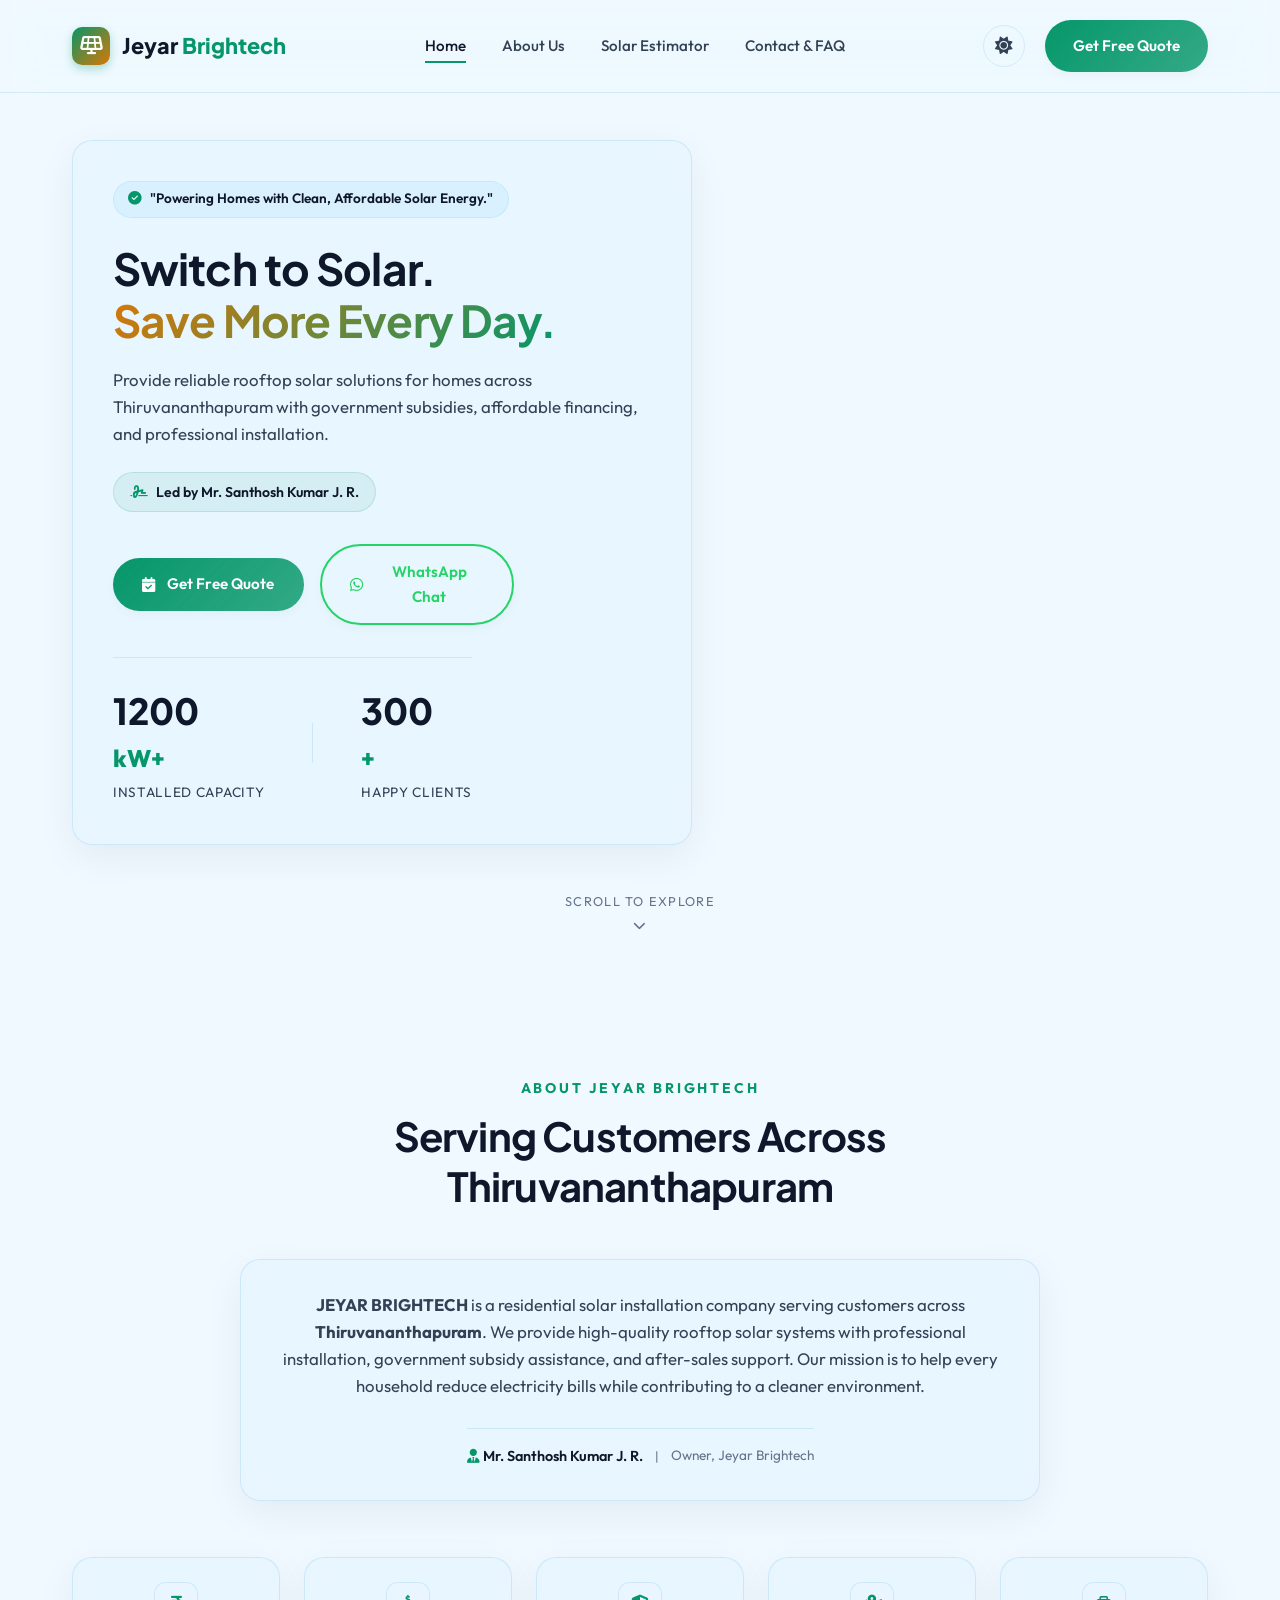
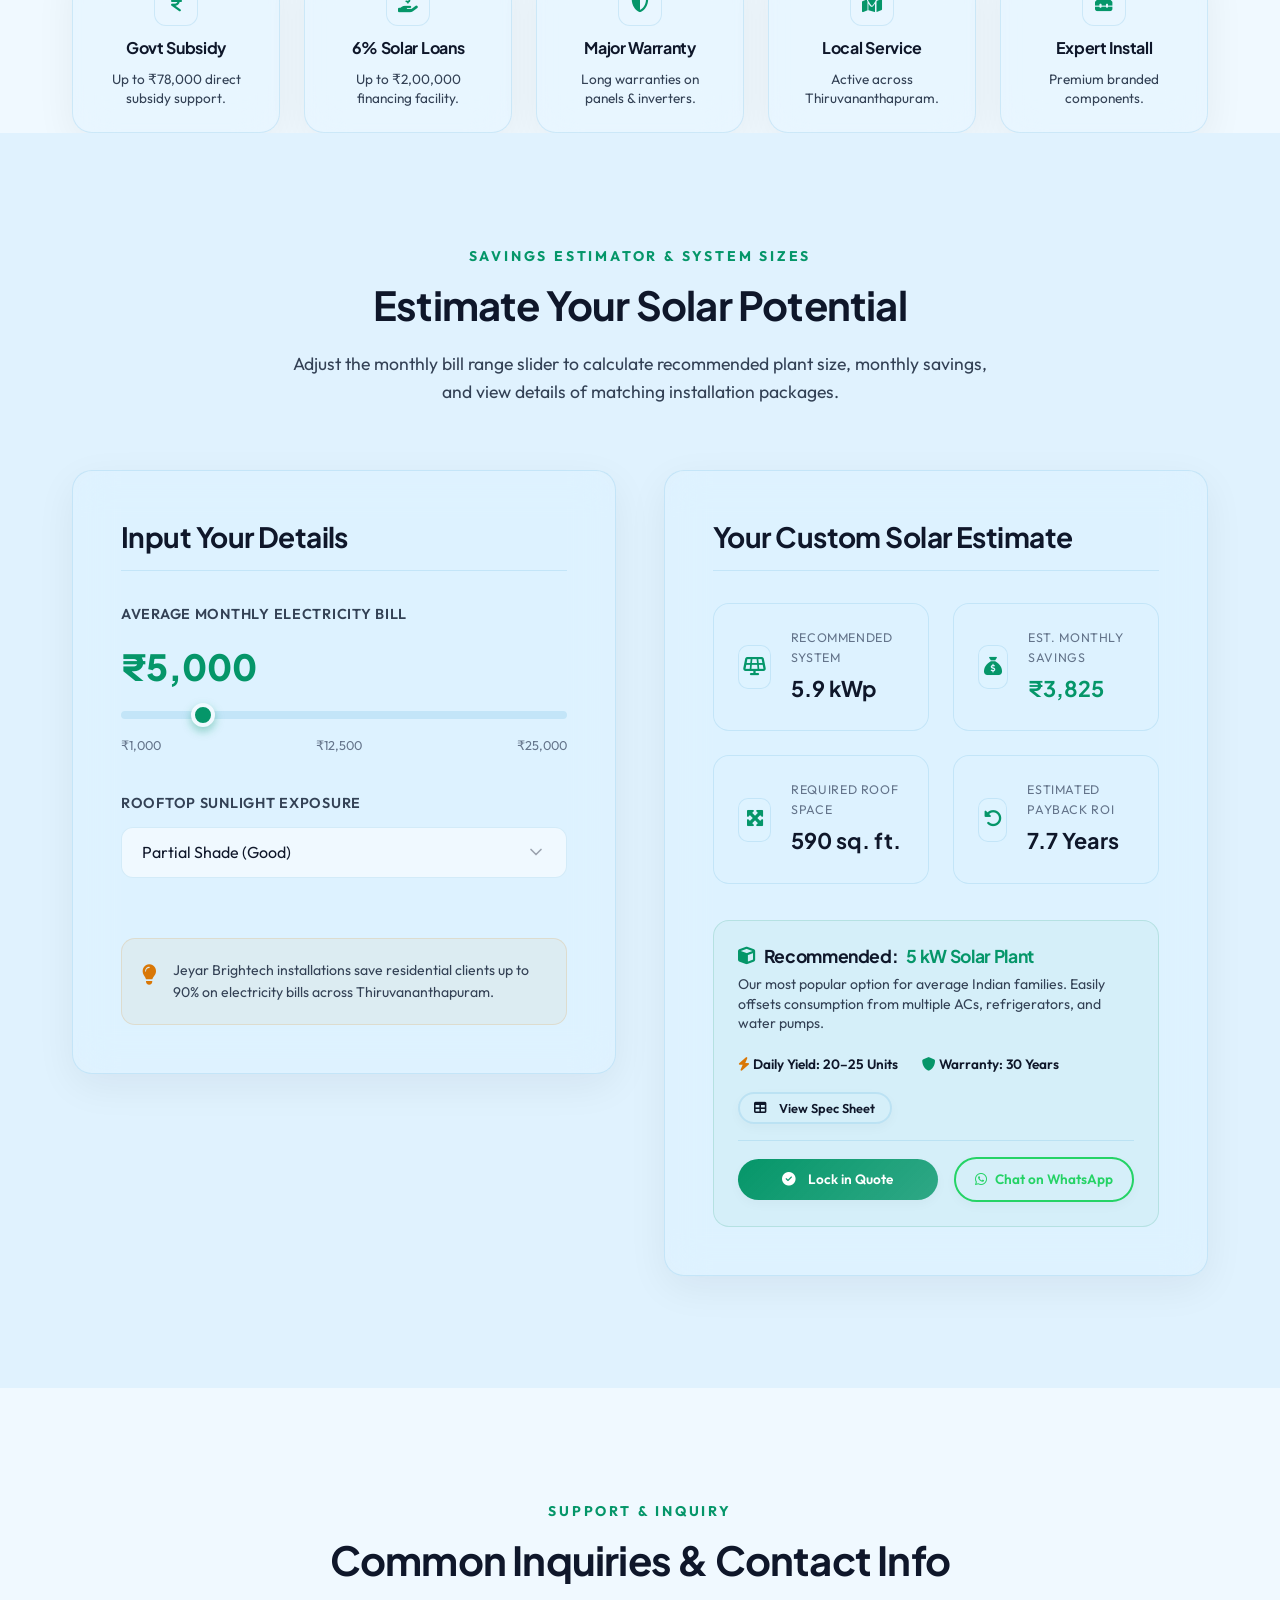
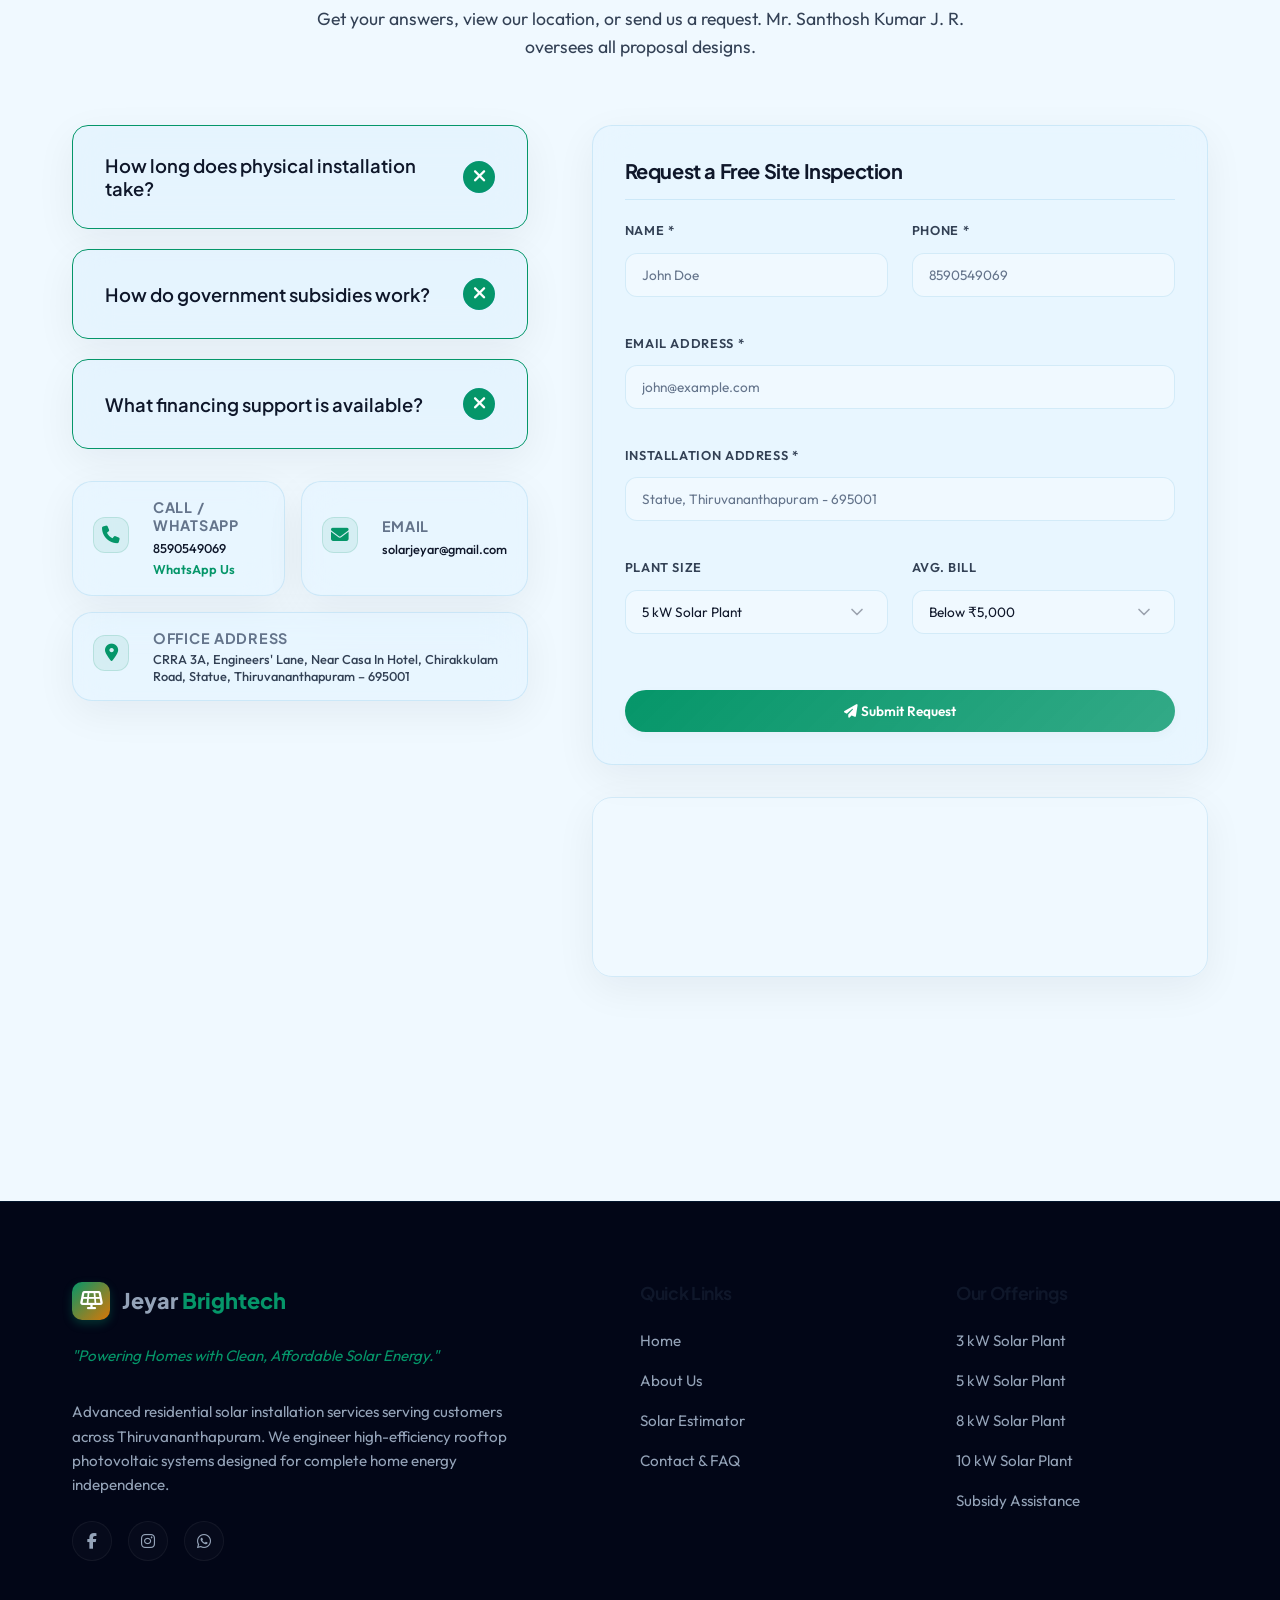
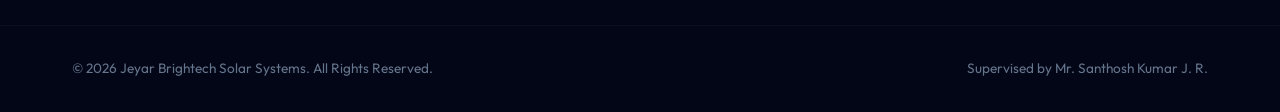
==== commit 86d4432a: "l" ====
--- a/index.html
+++ b/index.html
@@ -34,11 +34,8 @@
                 <ul class="nav-list">
                     <li><a href="#" class="nav-link active">Home</a></li>
                     <li><a href="#about" class="nav-link">About Us</a></li>
-                    <li><a href="#services" class="nav-link">Services</a></li>
-                    <li><a href="#package" class="nav-link">Featured Package</a></li>
-                    <li><a href="#benefits" class="nav-link">Benefits</a></li>
-                    <li><a href="#process" class="nav-link">Process</a></li>
-                    <li><a href="#contact" class="nav-link">Contact</a></li>
+                    <li><a href="#calculator" class="nav-link">Solar Estimator</a></li>
+                    <li><a href="#contact" class="nav-link">Contact & FAQ</a></li>
                 </ul>
             </nav>
 
@@ -154,141 +151,60 @@
                     </div>
                 </div>
             </div>
-        </section>
-
-        <!-- Services Section -->
-        <section class="solutions section bg-alt" id="services">
+        </sectio        <!-- Interactive Solar Savings Calculator & Packages Section -->
+        <section class="calculator section bg-alt" id="calculator">
             <div class="container">
                 <div class="section-header">
-                    <span class="section-subtitle">Services</span>
-                    <h2 class="section-title">Our Residential Solar Offerings</h2>
-                    <p class="section-desc">We offer pre-configured, high-efficiency solar plants customized to match your home energy requirement profile.</p>
-                </div>
-                
-                <div class="solutions-grid">
-                    <!-- 3 kW Service Card -->
-                    <div class="solution-card card glass-card reveal">
-                        <div class="solution-icon"><i class="fa-solid fa-house-chimney"></i></div>
-                        <h3>3 kW Residential Solar Plant</h3>
-                        <p>Perfect for small to medium households. Ideal for offsetting power bills of standard appliances, lighting, fans, and a single air conditioner.</p>
-                        <ul class="solution-list">
-                            <li><i class="fa-solid fa-bolt text-emerald"></i> Ideal for bills around ₹2,000–₹4,000</li>
-                            <li><i class="fa-solid fa-check text-emerald"></i> Subsidy benefit eligible</li>
-                            <li><i class="fa-solid fa-check text-emerald"></i> Standard roof space required</li>
-                        </ul>
-                    </div>
-                    
-                    <!-- 5 kW Service Card -->
-                    <div class="solution-card card glass-card reveal">
-                        <div class="solution-icon"><i class="fa-solid fa-house-flag"></i></div>
-                        <h3>5 kW Residential Solar Plant</h3>
-                        <p>Our most popular option for average Indian families. Easily offsets consumption from multiple ACs, refrigerators, and water pumps.</p>
-                        <ul class="solution-list">
-                            <li><i class="fa-solid fa-bolt text-emerald"></i> Ideal for bills around ₹4,000–₹7,000</li>
-                            <li><i class="fa-solid fa-check text-emerald"></i> Average 20–25 Units daily yield</li>
-                            <li><i class="fa-solid fa-check text-emerald"></i> Includes full grid integration</li>
-                        </ul>
-                    </div>
-                    
-                    <!-- 8 kW Service Card -->
-                    <div class="solution-card card glass-card reveal">
-                        <div class="solution-icon"><i class="fa-solid fa-hotel"></i></div>
-                        <h3>8 kW Residential Solar Plant</h3>
-                        <p>Designed for large residential spaces or multi-family properties. Supports heavy electrical loads, electric vehicle chargers, and multiple HVAC units.</p>
-                        <ul class="solution-list">
-                            <li><i class="fa-solid fa-bolt text-emerald"></i> Ideal for bills around ₹7,000–₹12,000</li>
-                            <li><i class="fa-solid fa-check text-emerald"></i> High durability mounting structures</li>
-                            <li><i class="fa-solid fa-check text-emerald"></i> Advanced monitoring capabilities</li>
-                        </ul>
-                    </div>
-                    
-                    <!-- 10 kW Service Card -->
-                    <div class="solution-card card glass-card reveal">
-                        <div class="solution-icon"><i class="fa-solid fa-city"></i></div>
-                        <h3>10 kW Residential Solar Plant</h3>
-                        <p>Maximum domestic capacity. Provides total energy independence and protection against utility tariffs for large homes with luxury setups.</p>
-                        <ul class="solution-list">
-                            <li><i class="fa-solid fa-bolt text-emerald"></i> Ideal for bills above ₹12,000</li>
-                            <li><i class="fa-solid fa-check text-emerald"></i> High-wattage premium panel modules</li>
-                            <li><i class="fa-solid fa-check text-emerald"></i> Peak performance warranty</li>
-                        </ul>
-                    </div>
-                </div>
-
-                <!-- Additional Services Block -->
-                <div style="margin-top: 5rem;" class="reveal">
-                    <h3 style="font-size: 1.6rem; margin-bottom: 0.5rem; text-align: center;">Additional Services</h3>
-                    <p style="color: var(--text-secondary); text-align: center; margin-bottom: 2rem;">We support your entire solar transition journey from beginning to end.</p>
-                    <div class="additional-services-tags" style="justify-content: center;">
-                        <span class="service-tag"><i class="fa-solid fa-tools"></i> Roof Enhancement (if required)</span>
-                        <span class="service-tag"><i class="fa-solid fa-circle-check"></i> Complete Installation</span>
-                        <span class="service-tag"><i class="fa-solid fa-hands-helping"></i> Government Subsidy Assistance</span>
-                        <span class="service-tag"><i class="fa-solid fa-comments"></i> Solar Consultation</span>
-                        <span class="service-tag"><i class="fa-solid fa-headset"></i> After-sales Support</span>
-                    </div>
-                </div>
-            </div>
-        </section>
-
-        <!-- Interactive Solar Savings Calculator Section -->
-        <section class="calculator section" id="calculator">
-            <div class="calc-bg-glow"></div>
-            <div class="container">
-                <div class="section-header">
-                    <span class="section-subtitle">Savings Estimator</span>
-                    <h2 class="section-title">Calculate Your Solar Potential</h2>
-                    <p class="section-desc">Estimate your custom system size, monthly savings, and payback period within seconds. Adjust the slider to see calculations update in real-time.</p>
+                    <span class="section-subtitle">Savings Estimator & System Sizes</span>
+                    <h2 class="section-title">Estimate Your Solar Potential</h2>
+                    <p class="section-desc">Adjust the monthly bill range slider to calculate recommended plant size, monthly savings, and view details of matching installation packages.</p>
                 </div>
                 
                 <div class="calculator-grid">
                     <!-- Calculator Inputs -->
-                    <div class="calc-input-block card glass-card reveal">
-                        <h3>Input Your Details</h3>
-                        <div class="form-group">
-                            <label for="monthly-bill">Average Monthly Electricity Bill (INR)</label>
-                            <div class="bill-slider-container">
-                                <span class="slider-val-display" id="bill-display">₹5,000</span>
-                                <input type="range" id="monthly-bill" min="1000" max="50000" step="500" value="5000" class="custom-slider">
-                                <div class="slider-labels">
-                                    <span>₹1,000</span>
-                                    <span>₹25,000</span>
-                                    <span>₹50,000</span>
-                                </div>
+                    <div class="calc-input-block card glass-card reveal" style="display: flex; flex-direction: column; justify-content: space-between;">
+                        <div>
+                            <h3>Input Your Details</h3>
+                            
+                            <div class="form-group">
+                                <label for="monthly-bill">Average Monthly Electricity Bill</label>
+                                <div class="bill-slider-container">
+                                    <span class="slider-val-display" id="bill-display">₹5,000</span>
+                                    <input type="range" id="monthly-bill" min="1000" max="25000" step="500" value="5000" class="custom-slider">
+                                    <div class="slider-labels">
+                                        <span>₹1,000</span>
+                                        <span>₹12,500</span>
+                                        <span>₹25,000</span>
+                                    </div>
+                                </div>
+                            </div>
+                            
+                            <div class="form-group">
+                                <label for="solar-exposure">Rooftop Sunlight Exposure</label>
+                                <select id="solar-exposure" class="custom-select">
+                                    <option value="1.0">Optimal (Unshaded / All Day)</option>
+                                    <option value="0.85" selected>Partial Shade (Good)</option>
+                                    <option value="0.70">High Shade (Needs Assessment)</option>
+                                </select>
                             </div>
                         </div>
                         
-                        <div class="form-group">
-                            <label>Installation Scope</label>
-                            <div class="property-toggle-btn-group">
-                                <div class="prop-btn active" style="flex: 1; cursor: default;"><i class="fa-solid fa-house"></i> Residential Rooftop Solar</div>
-                            </div>
-                        </div>
-                        
-                        <div class="form-group">
-                            <label for="solar-exposure">Rooftop Sunlight Exposure</label>
-                            <select id="solar-exposure" class="custom-select">
-                                <option value="1.0">Optimal (Unshaded / All Day)</option>
-                                <option value="0.85" selected>Partial Shade (Good)</option>
-                                <option value="0.70">High Shade (Needs Assessment)</option>
-                            </select>
-                        </div>
-                        
-                        <div class="calc-tips">
+                        <div class="calc-tips" style="margin-top: 1.5rem;">
                             <span class="tip-icon"><i class="fa-solid fa-lightbulb"></i></span>
-                            <p class="tip-text">Jeyar Brightech installations routinely save residential clients up to 90% on their electrical utility expenses.</p>
+                            <p class="tip-text">Jeyar Brightech installations save residential clients up to 90% on electricity bills across Thiruvananthapuram.</p>
                         </div>
                     </div>
                     
-                    <!-- Calculator Outputs -->
+                    <!-- Calculator Outputs & Dynamic Package -->
                     <div class="calc-result-block card glass-card reveal">
-                        <h3>Your Solar Estimate</h3>
+                        <h3>Your Custom Solar Estimate</h3>
                         
                         <div class="results-grid">
                             <div class="result-tile">
                                 <span class="result-icon"><i class="fa-solid fa-solar-panel"></i></span>
                                 <div>
                                     <span class="result-label">Recommended System</span>
-                                    <span class="result-value" id="res-system-size">4.0 kWp</span>
+                                    <span class="result-value" id="res-system-size">5.0 kWp</span>
                                 </div>
                             </div>
                             
@@ -296,15 +212,15 @@
                                 <span class="result-icon"><i class="fa-solid fa-sack-dollar"></i></span>
                                 <div>
                                     <span class="result-label">Est. Monthly Savings</span>
-                                    <span class="result-value text-emerald" id="res-monthly-savings">₹4,250</span>
+                                    <span class="result-value text-emerald" id="res-monthly-savings">₹4,500</span>
                                 </div>
                             </div>
                             
                             <div class="result-tile">
-                                <span class="result-icon"><i class="fa-solid fa-arrows-up-to-line"></i></span>
+                                <span class="result-icon"><i class="fa-solid fa-maximize"></i></span>
                                 <div>
                                     <span class="result-label">Required Roof Space</span>
-                                    <span class="result-value" id="res-roof-space">400 sq. ft.</span>
+                                    <span class="result-value" id="res-roof-space">500 sq. ft.</span>
                                 </div>
                             </div>
                             
@@ -312,389 +228,216 @@
                                 <span class="result-icon"><i class="fa-solid fa-rotate-left"></i></span>
                                 <div>
                                     <span class="result-label">Estimated Payback ROI</span>
-                                    <span class="result-value" id="res-payback">4.2 Years</span>
-                                </div>
-                            </div>
-                        </div>
-                        
-                        <div class="eco-impact-box">
-                            <h4>Annual Carbon Footprint Impact</h4>
-                            <div class="eco-stats">
-                                <div class="eco-stat">
-                                    <span class="eco-icon"><i class="fa-solid fa-tree"></i></span>
-                                    <div>
-                                        <span class="eco-val" id="res-trees">98</span>
-                                        <span class="eco-lbl">Trees Planted / Yr</span>
-                                    </div>
-                                </div>
-                                <div class="eco-stat">
-                                    <span class="eco-icon"><i class="fa-solid fa-car-side"></i></span>
-                                    <div>
-                                        <span class="eco-val" id="res-co2">2.4 Tons</span>
-                                        <span class="eco-lbl">CO2 Emissions Saved</span>
-                                    </div>
-                                </div>
-                            </div>
-                        </div>
-                        
-                        <a href="#contact" class="btn btn-primary btn-block text-center"><i class="fa-solid fa-circle-check"></i> Lock in this Solar Quote</a>
+                                    <span class="result-value" id="res-payback">4.5 Years</span>
+                                </div>
+                            </div>
+                        </div>
+
+                        <!-- Dynamic Recommended Package Card -->
+                        <div class="recommended-package-card" style="margin-top: 2rem; padding: 1.5rem; background: rgba(var(--accent-emerald-rgb), 0.04); border: 1px solid rgba(var(--accent-emerald-rgb), 0.15); border-radius: 16px;">
+                            <h4 style="font-size: 1.1rem; margin-bottom: 0.5rem; color: var(--text-primary); display: flex; align-items: center; gap: 0.5rem; flex-wrap: wrap;">
+                                <i class="fa-solid fa-cube text-emerald"></i> Recommended: <span id="rec-package-name" style="color: var(--accent-emerald); font-weight: 700;">5 kW Solar Plant</span>
+                            </h4>
+                            <p id="rec-package-desc" style="font-size: 0.88rem; color: var(--text-secondary); margin-bottom: 1.25rem; line-height: 1.4;">
+                                Our most popular option for average Indian families. Easily offsets consumption from multiple ACs, refrigerators, and water pumps.
+                            </p>
+                            
+                            <div style="display: flex; justify-content: space-between; align-items: center; flex-wrap: wrap; gap: 1rem; border-bottom: 1px solid var(--border-color); padding-bottom: 1rem; margin-bottom: 1rem;">
+                                <div style="display: flex; gap: 1.5rem;">
+                                    <span style="font-size: 0.85rem; font-weight: 600; color: var(--text-primary);"><i class="fa-solid fa-bolt text-amber"></i> Daily Yield: <span id="rec-package-yield">20–25 Units</span></span>
+                                    <span style="font-size: 0.85rem; font-weight: 600; color: var(--text-primary);"><i class="fa-solid fa-shield text-emerald"></i> Warranty: <span id="rec-package-warranty">30 Years</span></span>
+                                </div>
+                                <button id="toggle-spec-btn" class="btn btn-outline" style="padding: 0.4rem 0.9rem; font-size: 0.8rem; border-color: var(--border-color);"><i class="fa-solid fa-table"></i> View Spec Sheet</button>
+                            </div>
+
+                            <!-- Collapsible Spec Sheet -->
+                            <div id="collapsible-specs" class="hidden" style="transition: all 0.3s ease;">
+                                <div class="spec-table-container">
+                                    <table class="spec-table" style="font-size: 0.8rem; margin: 0; width: 100%;">
+                                        <thead>
+                                            <tr>
+                                                <th>Component</th>
+                                                <th>Brand / Make</th>
+                                                <th>Warranty</th>
+                                            </tr>
+                                        </thead>
+                                        <tbody>
+                                            <tr>
+                                                <td><strong>Solar Panels</strong></td>
+                                                <td>PAHAL / Equalance Topcon</td>
+                                                <td><span class="text-emerald">30 Years</span></td>
+                                            </tr>
+                                            <tr>
+                                                <td><strong>Inverter (with WiFi)</strong></td>
+                                                <td>Selec / Vsole / Equivalent</td>
+                                                <td><span class="text-emerald">10 Years</span></td>
+                                            </tr>
+                                            <tr>
+                                                <td><strong>DC / AC DB Boxes</strong></td>
+                                                <td>L&T / Havells / Equivalent</td>
+                                                <td><span>5 Years</span></td>
+                                            </tr>
+                                            <tr>
+                                                <td><strong>Wiring & Structure</strong></td>
+                                                <td>Polycab / Havells / 16G Pipes</td>
+                                                <td><span>5–10 Years</span></td>
+                                            </tr>
+                                            <tr>
+                                                <td><strong>Earthing & Meter</strong></td>
+                                                <td>Excel / Reputed Make</td>
+                                                <td><span>5 Years</span></td>
+                                            </tr>
+                                        </tbody>
+                                    </table>
+                                </div>
+                            </div>
+                            
+                            <div style="display: flex; gap: 1rem; align-items: center; margin-top: 1rem; flex-wrap: wrap;">
+                                <a href="#contact" class="btn btn-primary" style="flex: 1; text-align: center; padding: 0.6rem 1.2rem; font-size: 0.85rem;"><i class="fa-solid fa-circle-check"></i> Lock in Quote</a>
+                                <a href="https://wa.me/917306670442" target="_blank" class="btn btn-outline" style="border-color: #25d366; color: #25d366; text-decoration: none; padding: 0.6rem 1.2rem; font-size: 0.85rem; display: inline-flex; align-items: center; justify-content: center; gap: 0.5rem;"><i class="fa-brands fa-whatsapp"></i> Chat on WhatsApp</a>
+                            </div>
+                        </div>
                     </div>
                 </div>
             </div>
         </section>
 
-        <!-- Featured Package Section -->
-        <section class="products section bg-alt" id="package">
+        <!-- FAQ & Contact Section -->
+        <section class="contact section" id="contact">
             <div class="container">
                 <div class="section-header">
-                    <span class="section-subtitle">Spec Sheet</span>
-                    <h2 class="section-title">Featured 5 kW Solar Package</h2>
-                    <p class="section-desc">Review the exact components, premium manufacturers, and extended warranties included in our signature 5 kW residential system.</p>
-                </div>
-                
-                <div class="card glass-card reveal" style="padding: 2.5rem;">
-                    <div style="display: flex; justify-content: space-between; align-items: center; margin-bottom: 2rem; flex-wrap: wrap; gap: 1rem;">
-                        <div>
-                            <h3 style="font-size: 1.5rem; margin-bottom: 0.25rem;">System Specifications Table</h3>
-                            <p style="color: var(--text-secondary); font-size: 0.95rem;">High-durability residential fittings for Thiruvananthapuram homes.</p>
-                        </div>
-                        <div style="padding: 0.5rem 1.25rem; background-color: rgba(var(--accent-amber-rgb), 0.08); border: 1px solid rgba(var(--accent-amber-rgb), 0.2); border-radius: 12px; font-weight: 600; color: var(--accent-amber); font-size: 0.9rem;">
-                            <i class="fa-solid fa-chart-line"></i> Expected Generation: 20–25 Units / Day
-                        </div>
-                    </div>
-
-                    <div class="spec-table-container">
-                        <table class="spec-table">
-                            <thead>
-                                <tr>
-                                    <th>Component</th>
-                                    <th>Brand / Make</th>
-                                    <th>Warranty</th>
-                                </tr>
-                            </thead>
-                            <tbody>
-                                <tr>
-                                    <td><strong>Solar Panels</strong></td>
-                                    <td>PAHAL / Equalance Topcon</td>
-                                    <td><span class="text-emerald">30 Years</span></td>
-                                </tr>
-                                <tr>
-                                    <td><strong>5 kW Inverter with WiFi Monitoring</strong></td>
-                                    <td>Selec / Vsole / Equivalent</td>
-                                    <td><span class="text-emerald">10 Years</span></td>
-                                </tr>
-                                <tr>
-                                    <td><strong>DC Distribution Board</strong></td>
-                                    <td>L&T / Havells / Equivalent</td>
-                                    <td><span>5 Years</span></td>
-                                </tr>
-                                <tr>
-                                    <td><strong>AC Distribution Box</strong></td>
-                                    <td>L&T / Havells / Equivalent</td>
-                                    <td><span>5 Years</span></td>
-                                </tr>
-                                <tr>
-                                    <td><strong>Solar Meter with Box</strong></td>
-                                    <td>Reputed Make</td>
-                                    <td><span>5 Years</span></td>
-                                </tr>
-                                <tr>
-                                    <td><strong>Mounting Structure</strong></td>
-                                    <td>16 Gauge Pipes</td>
-                                    <td><span>5 Years</span></td>
-                                </tr>
-                                <tr>
-                                    <td><strong>Wiring</strong></td>
-                                    <td>Polycab / Havells / Finolex / RR</td>
-                                    <td><span class="text-emerald">10 Years</span></td>
-                                </tr>
-                                <tr>
-                                    <td><strong>Earthing</strong></td>
-                                    <td>Excel Earthing</td>
-                                    <td><span>5 Years</span></td>
-                                </tr>
-                                <tr>
-                                    <td><strong>Expected Daily Generation</strong></td>
-                                    <td>20–25 Units per Day</td>
-                                    <td><span>-</span></td>
-                                </tr>
-                            </tbody>
-                        </table>
-                    </div>
-                </div>
-            </div>
-        </section>
-
-        <!-- Benefits Section -->
-        <section class="section" id="benefits">
-            <div class="calc-bg-glow" style="top: auto; bottom: -10%; right: auto; left: -10%;"></div>
-            <div class="container">
-                <div class="section-header">
-                    <span class="section-subtitle">Advantages</span>
-                    <h2 class="section-title">Key Solar Benefits</h2>
-                    <p class="section-desc">Why switching to Jeyar Brightech is the smartest decision for your household budget and the local ecosystem.</p>
-                </div>
-                
-                <div class="solutions-grid">
-                    <div class="value-card card glass-card reveal" style="padding: 2rem; align-items: center; text-align: center; flex-direction: column;">
-                        <div class="about-icon-main" style="margin-bottom: 1.25rem;"><i class="fa-solid fa-arrow-down-long text-emerald"></i></div>
-                        <h4>Lower Electricity Bills</h4>
-                        <p style="color: var(--text-secondary); font-size: 0.9rem; margin-top: 0.5rem; text-align: center;">Reduce your dependency on utility grids and slash up to 90% of your energy costs instantly.</p>
-                    </div>
-
-                    <div class="value-card card glass-card reveal" style="padding: 2rem; align-items: center; text-align: center; flex-direction: column;">
-                        <div class="about-icon-main" style="margin-bottom: 1.25rem;"><i class="fa-solid fa-sun text-emerald"></i></div>
-                        <h4>Clean Renewable Energy</h4>
-                        <p style="color: var(--text-secondary); font-size: 0.9rem; margin-top: 0.5rem; text-align: center;">Utilize clean solar energy to power your home appliances without producing toxic emission pollutants.</p>
-                    </div>
-
-                    <div class="value-card card glass-card reveal" style="padding: 2rem; align-items: center; text-align: center; flex-direction: column;">
-                        <div class="about-icon-main" style="margin-bottom: 1.25rem;"><i class="fa-solid fa-hands-holding-circle text-emerald"></i></div>
-                        <h4>Government Subsidy</h4>
-                        <p style="color: var(--text-secondary); font-size: 0.9rem; margin-top: 0.5rem; text-align: center;">Access central subsidy discounts up to ₹78,000 that lower the net capital expense of your plant setup.</p>
-                    </div>
-
-                    <div class="value-card card glass-card reveal" style="padding: 2rem; align-items: center; text-align: center; flex-direction: column;">
-                        <div class="about-icon-main" style="margin-bottom: 1.25rem;"><i class="fa-solid fa-screwdriver-wrench text-emerald"></i></div>
-                        <h4>Low Maintenance</h4>
-                        <p style="color: var(--text-secondary); font-size: 0.9rem; margin-top: 0.5rem; text-align: center;">Solar panels have no moving parts. Simply wash off dust periodically to keep performance high.</p>
-                    </div>
-
-                    <div class="value-card card glass-card reveal" style="padding: 2rem; align-items: center; text-align: center; flex-direction: column;">
-                        <div class="about-icon-main" style="margin-bottom: 1.25rem;"><i class="fa-solid fa-calendar-alt text-emerald"></i></div>
-                        <h4>Long Product Life</h4>
-                        <p style="color: var(--text-secondary); font-size: 0.9rem; margin-top: 0.5rem; text-align: center;">Built to last with 25-30 year lifespan components. High-quality tempered glass shell protects cells.</p>
-                    </div>
-
-                    <div class="value-card card glass-card reveal" style="padding: 2rem; align-items: center; text-align: center; flex-direction: column;">
-                        <div class="about-icon-main" style="margin-bottom: 1.25rem;"><i class="fa-solid fa-sack-dollar text-emerald"></i></div>
-                        <h4>Fast Return on Investment</h4>
-                        <p style="color: var(--text-secondary); font-size: 0.9rem; margin-top: 0.5rem; text-align: center;">Offset bills pay back initial hardware installation costs within just 4 to 5 years.</p>
-                    </div>
-                </div>
-            </div>
-        </section>
-
-        <!-- Process Section -->
-        <section class="solutions section bg-alt" id="process">
-            <div class="container">
-                <div class="section-header">
-                    <span class="section-subtitle">How it Works</span>
-                    <h2 class="section-title">Our Simple 5-Step Process</h2>
-                    <p class="section-desc">From your initial inquiry to final grid synchronization, we handle all details of your solar transition.</p>
-                </div>
-                
-                <div class="process-grid">
-                    <div class="process-step card glass-card reveal">
-                        <div class="step-number">1</div>
-                        <h4>Contact Us</h4>
-                        <p>Submit your name, phone, address, and bill range to initiate custom solar engineering drafts.</p>
-                    </div>
-
-                    <div class="process-step card glass-card reveal">
-                        <div class="step-number">2</div>
-                        <h4>Free Site Inspection</h4>
-                        <p>Our engineers run layout shade analysis and roof physical structures assessments.</p>
-                    </div>
-
-                    <div class="process-step card glass-card reveal">
-                        <div class="step-number">3</div>
-                        <h4>Customized Quotation</h4>
-                        <p>Receive clear product brand itemizations, installation quotes, and subsidy estimates.</p>
-                    </div>
-
-                    <div class="process-step card glass-card reveal">
-                        <div class="step-number">4</div>
-                        <h4>Professional Installation</h4>
-                        <p>We deploy high-quality panels, hybrid grid inverters, structures, and wiring systems.</p>
-                    </div>
-
-                    <div class="process-step card glass-card reveal">
-                        <div class="step-number">5</div>
-                        <h4>Start Saving Electricity</h4>
-                        <p>Activate bidirectional meters, sync with electricity grids, and watch monthly utility bills drop.</p>
-                    </div>
-                </div>
-            </div>
-        </section>
-
-        <!-- Service Area Section -->
-        <section class="section" style="padding: 5rem 0; text-align: center; position: relative;">
-            <div class="calc-bg-glow"></div>
-            <div class="container reveal">
-                <div class="badge" style="margin-bottom: 1.5rem; background-color: rgba(var(--accent-emerald-rgb), 0.08);">
-                    <i class="fa-solid fa-location-dot"></i> Service Area
-                </div>
-                <h2 style="font-size: 2.25rem; margin-bottom: 1rem; font-family: 'Plus Jakarta Sans', sans-serif;">Proudly Serving Throughout Thiruvananthapuram</h2>
-                <p style="color: var(--text-secondary); max-width: 600px; margin: 0 auto; font-size: 1.1rem;">We proudly provide residential solar installation services, government subsidy processing, and onsite inspections throughout <strong>Thiruvananthapuram</strong>.</p>
-            </div>
-        </section>
-
-        <!-- FAQ Section -->
-        <section class="faq section bg-alt" id="faq">
-            <div class="container">
-                <div class="section-header">
-                    <span class="section-subtitle">Common Inquiries</span>
-                    <h2 class="section-title">Frequently Asked Questions</h2>
-                    <p class="section-desc">Got questions about grid synchronization, government subsidies, or structural installations? We have answers.</p>
-                </div>
-                
-                <div class="faq-accordion-list">
-                    <div class="faq-item card glass-card reveal">
-                        <button class="faq-question">
-                            <span>How long does the physical solar panel installation take?</span>
-                            <span class="faq-toggle-icon"><i class="fa-solid fa-plus"></i></span>
-                        </button>
-                        <div class="faq-answer">
-                            <p>For standard residential structures (3kW to 10kW), the physical installation of structural frames, wiring, and panel arrays takes 1 to 2 days. The net-metering approval and solar integration with the local electric board (KSEB in Kerala) may take an additional 10 to 15 days depending on local regulatory processing timelines.</p>
-                        </div>
-                    </div>
-                    
-                    <div class="faq-item card glass-card reveal">
-                        <button class="faq-question">
-                            <span>How do government subsidies work for Thiruvananthapuram homes?</span>
-                            <span class="faq-toggle-icon"><i class="fa-solid fa-plus"></i></span>
-                        </button>
-                        <div class="faq-answer">
-                            <p>For residential solar installations in Thiruvananthapuram, you can receive government subsidies up to ₹78,000 depending on the plant capacity. Our team handles the subsidy application paperwork directly, ensuring a smooth approval process with the central government portal.</p>
-                        </div>
-                    </div>
-                    
-                    <div class="faq-item card glass-card reveal">
-                        <button class="faq-question">
-                            <span>What financing support options are available?</span>
-                            <span class="faq-toggle-icon"><i class="fa-solid fa-plus"></i></span>
-                        </button>
-                        <div class="faq-answer">
-                            <p>We assist you in procuring solar loan facilities of up to ₹2,00,000 at a competitive 6% interest rate. This ensures that you can switch to solar energy with minimal upfront investment and let your monthly power bill savings pay back the loan.</p>
-                        </div>
-                    </div>
-                    
-                    <div class="faq-item card glass-card reveal">
-                        <button class="faq-question">
-                            <span>What warranties are provided on the solar packages?</span>
-                            <span class="faq-toggle-icon"><i class="fa-solid fa-plus"></i></span>
-                        </button>
-                        <div class="faq-answer">
-                            <p>All our major packages offer long-term warranties for peace of mind. For example, our solar panels come with a 30-year manufacturer warranty, inverters feature 10 years of warranty support, and boards/cables carry 5 to 10 years of support. We assist with all after-sales warranty claims directly.</p>
-                        </div>
-                    </div>
-                </div>
-            </div>
-        </section>
-
-        <!-- Contact Section -->
-        <section class="contact section bg-alt" id="contact">
-            <div class="container">
-                <div class="section-header">
-                    <span class="section-subtitle">Get in Touch</span>
-                    <h2 class="section-title">Schedule Your Free Site Inspection</h2>
-                    <p class="section-desc">Our team will run a physical structure check, shade calculation, and design a custom solar layout plan for your rooftop.</p>
+                    <span class="section-subtitle">Support & Inquiry</span>
+                    <h2 class="section-title">Common Inquiries & Contact Info</h2>
+                    <p class="section-desc">Get your answers, view our location, or send us a request. Mr. Santhosh Kumar J. R. oversees all proposal designs.</p>
                 </div>
                 
                 <div class="contact-grid">
-                    <!-- Contact Information Cards -->
-                    <div class="contact-info-block">
-                        <div class="info-card card glass-card reveal">
-                            <div class="info-icon"><i class="fa-solid fa-user-check"></i></div>
-                            <div>
-                                <h4>Key Administrator</h4>
-                                <p class="text-white">Mr. Santhosh Kumar J. R. (Owner)</p>
-                            </div>
+                    <!-- Left Column: FAQ & Contact Info -->
+                    <div style="display: flex; flex-direction: column; gap: 2rem;">
+                        <!-- FAQ Accordion -->
+                        <div class="faq-accordion-list" style="margin-top: 0;">
+                            <div class="faq-item card glass-card reveal">
+                                <button class="faq-question">
+                                    <span>How long does physical installation take?</span>
+                                    <span class="faq-toggle-icon"><i class="fa-solid fa-plus"></i></span>
+                                </button>
+                                <div class="faq-answer">
+                                    <p>Physical installation of frames, wiring, and panel arrays takes 1 to 2 days. Net-metering approval with KSEB (Kerala State Electricity Board) may take an additional 10 to 15 days.</p>
+                                </div>
+                            </div>
+                            
+                            <div class="faq-item card glass-card reveal">
+                                <button class="faq-question">
+                                    <span>How do government subsidies work?</span>
+                                    <span class="faq-toggle-icon"><i class="fa-solid fa-plus"></i></span>
+                                </button>
+                                <div class="faq-answer">
+                                    <p>Residential homes in Thiruvananthapuram can receive government subsidies up to ₹78,000. Our team handles the application paperwork directly on the national solar portal.</p>
+                                </div>
+                            </div>
+                            
+                            <div class="faq-item card glass-card reveal">
+                                <button class="faq-question">
+                                    <span>What financing support is available?</span>
+                                    <span class="faq-toggle-icon"><i class="fa-solid fa-plus"></i></span>
+                                </button>
+                                <div class="faq-answer">
+                                    <p>We assist in securing solar loan facilities of up to ₹2,00,000 at a competitive 6% interest rate to help you transition with minimal upfront capital.</p>
+                                </div>
+                            </div>
+                        </div>
+
+                        <!-- Contact Info Cards -->
+                        <div style="display: grid; grid-template-columns: 1fr 1fr; gap: 1rem;">
+                            <div class="info-card card glass-card reveal" style="padding: 1rem 1.25rem;">
+                                <div class="info-icon" style="font-size: 1.1rem; width: 36px; height: 36px; margin-bottom: 0.5rem;"><i class="fa-solid fa-phone"></i></div>
+                                <div>
+                                    <h4 style="font-size: 0.9rem;">Call / WhatsApp</h4>
+                                    <p style="font-size: 0.8rem; margin: 0;"><a href="tel:8590549069">8590549069</a></p>
+                                    <p style="font-size: 0.8rem; margin: 0;"><a href="https://wa.me/917306670442" target="_blank" style="color: var(--accent-emerald); font-weight: 600;">WhatsApp Us</a></p>
+                                </div>
+                            </div>
+                            
+                            <div class="info-card card glass-card reveal" style="padding: 1rem 1.25rem;">
+                                <div class="info-icon" style="font-size: 1.1rem; width: 36px; height: 36px; margin-bottom: 0.5rem;"><i class="fa-solid fa-envelope"></i></div>
+                                <div>
+                                    <h4 style="font-size: 0.9rem;">Email</h4>
+                                    <p style="font-size: 0.8rem; margin: 0;"><a href="mailto:solarjeyar@gmail.com">solarjeyar@gmail.com</a></p>
+                                </div>
+                            </div>
+
+                            <div class="info-card card glass-card reveal" style="padding: 1rem 1.25rem; grid-column: span 2;">
+                                <div class="info-icon" style="font-size: 1.1rem; width: 36px; height: 36px; margin-bottom: 0.5rem;"><i class="fa-solid fa-location-dot"></i></div>
+                                <div>
+                                    <h4 style="font-size: 0.9rem;">Office Address</h4>
+                                    <p style="font-size: 0.8rem; color: var(--text-secondary); line-height: 1.3; margin: 0;">
+                                        CRRA 3A, Engineers' Lane, Near Casa In Hotel, Chirakkulam Road, Statue, Thiruvananthapuram – 695001
+                                    </p>
+                                </div>
+                            </div>
+                        </div>
+                    </div>
+                    
+                    <!-- Right Column: Request a Quote & Map -->
+                    <div style="display: flex; flex-direction: column; gap: 2rem;">
+                        <!-- Contact Form -->
+                        <div class="contact-form-block card glass-card reveal" style="margin-top: 0; padding: 2rem;">
+                            <h3 style="font-size: 1.25rem; margin-bottom: 1.25rem;">Request a Free Site Inspection</h3>
+                            <form id="solar-contact-form" autocomplete="on">
+                                <div class="form-row">
+                                    <div class="form-group flex-1">
+                                        <label for="contact-name" style="font-size: 0.8rem;">Name *</label>
+                                        <input type="text" id="contact-name" name="name" placeholder="John Doe" style="padding: 0.75rem 1rem; font-size: 0.85rem;" required>
+                                    </div>
+                                    <div class="form-group flex-1">
+                                        <label for="contact-phone" style="font-size: 0.8rem;">Phone *</label>
+                                        <input type="tel" id="contact-phone" name="phone" placeholder="8590549069" style="padding: 0.75rem 1rem; font-size: 0.85rem;" required>
+                                    </div>
+                                </div>
+                                
+                                <div class="form-group">
+                                    <label for="contact-email" style="font-size: 0.8rem;">Email Address *</label>
+                                    <input type="email" id="contact-email" name="email" placeholder="john@example.com" style="padding: 0.75rem 1rem; font-size: 0.85rem;" required>
+                                </div>
+
+                                <div class="form-group">
+                                    <label for="contact-address" style="font-size: 0.8rem;">Installation Address *</label>
+                                    <input type="text" id="contact-address" name="address" placeholder="Statue, Thiruvananthapuram - 695001" style="padding: 0.75rem 1rem; font-size: 0.85rem;" required>
+                                </div>
+                                
+                                <div class="form-row">
+                                    <div class="form-group flex-1">
+                                        <label for="contact-plant-size" style="font-size: 0.8rem;">Plant Size</label>
+                                        <select id="contact-plant-size" name="plant_size" class="custom-select" style="padding: 0.75rem 1rem; font-size: 0.85rem;">
+                                            <option value="3kW">3 kW Solar Plant</option>
+                                            <option value="5kW" selected>5 kW Solar Plant</option>
+                                            <option value="8kW">8 kW Solar Plant</option>
+                                            <option value="10kW">10 kW Solar Plant</option>
+                                        </select>
+                                    </div>
+                                    <div class="form-group flex-1">
+                                        <label for="contact-bill" style="font-size: 0.8rem;">Avg. Bill</label>
+                                        <select id="contact-bill" name="bill" class="custom-select" style="padding: 0.75rem 1rem; font-size: 0.85rem;">
+                                            <option value="under5k">Below ₹5,000</option>
+                                            <option value="5kto15k">₹5,000 - ₹15,000</option>
+                                            <option value="over15k">Above ₹15,000</option>
+                                        </select>
+                                    </div>
+                                </div>
+                                
+                                <div style="display: flex; gap: 1rem; flex-wrap: wrap; margin-top: 1.25rem;">
+                                    <button type="submit" class="btn btn-primary flex-1" id="form-submit-btn" style="padding: 0.75rem 1.5rem; font-size: 0.85rem;">
+                                        <span id="submit-btn-text"><i class="fa-solid fa-paper-plane"></i> Submit Request</span>
+                                        <span class="loader hidden" id="submit-loader"></span>
+                                    </button>
+                                </div>
+                            </form>
                         </div>
                         
-                        <div class="info-card card glass-card reveal">
-                            <div class="info-icon"><i class="fa-solid fa-envelope"></i></div>
-                            <div>
-                                <h4>Email Address</h4>
-                                <p><a href="mailto:solarjeyar@gmail.com">solarjeyar@gmail.com</a></p>
-                            </div>
-                        </div>
-                        
-                        <div class="info-card card glass-card reveal">
-                            <div class="info-icon"><i class="fa-solid fa-phone-volume"></i></div>
-                            <div>
-                                <h4>Phone / WhatsApp</h4>
-                                <p><a href="tel:8590549069">8590549069</a> (Direct Support)</p>
-                                <p><a href="https://wa.me/917306670442" target="_blank" class="whatsapp-link"><i class="fa-brands fa-whatsapp text-emerald"></i> WhatsApp Chat: 7306670442</a></p>
-                            </div>
-                        </div>
-                        
-                        <div class="info-card card glass-card reveal">
-                            <div class="info-icon"><i class="fa-solid fa-location-dot"></i></div>
-                            <div>
-                                <h4>Office Address</h4>
-                                <p class="text-white" style="font-size: 0.9rem; line-height: 1.4;">
-                                    CRRA 3A, Engineers' Lane, Near Casa In Hotel, Chirakkulam Road, Statue, Thiruvananthapuram – 695001
-                                </p>
-                            </div>
-                        </div>
-
-                        <!-- Google Maps Embed -->
-                        <div class="map-container reveal">
+                        <!-- Map -->
+                        <div class="map-container reveal" style="margin-top: 0; height: 180px;">
                             <iframe src="https://www.google.com/maps/embed?pb=!1m18!1m12!1m3!1d3945.9221191024345!2d76.944208!3d8.498877!2m3!1f0!2f0!3f0!3m2!1i1024!2i768!4f13.1!3m3!1m2!1s0x3b05b3644f5c942d%3A0xe5fa8de9b37ee765!2sChirakkulam%20Rd%2C%20Statue%2C%20Palayam%2C%20Thiruvananthapuram%2C%20Kerala%20695001!5e0!3m2!1sen!2sin!4v1782307399999!5m2!1sen!2sin" width="100%" height="100%" style="border:0;" allowfullscreen="" loading="lazy" referrerpolicy="no-referrer-when-downgrade"></iframe>
                         </div>
-                    </div>
-                    
-                    <!-- Contact Form -->
-                    <div class="contact-form-block card glass-card reveal">
-                        <h3>Request a Free Quote</h3>
-                        <form id="solar-contact-form" autocomplete="on">
-                            <div class="form-row">
-                                <div class="form-group flex-1">
-                                    <label for="contact-name">Your Full Name *</label>
-                                    <input type="text" id="contact-name" name="name" placeholder="John Doe" required>
-                                </div>
-                                <div class="form-group flex-1">
-                                    <label for="contact-phone">Phone Number *</label>
-                                    <input type="tel" id="contact-phone" name="phone" placeholder="8590549069" required>
-                                </div>
-                            </div>
-                            
-                            <div class="form-group">
-                                <label for="contact-email">Email Address *</label>
-                                <input type="email" id="contact-email" name="email" placeholder="john@example.com" required>
-                            </div>
-
-                            <div class="form-group">
-                                <label for="contact-address">Installation Address *</label>
-                                <input type="text" id="contact-address" name="address" placeholder="Statue, Thiruvananthapuram - 695001" required>
-                            </div>
-                            
-                            <div class="form-row">
-                                <div class="form-group flex-1">
-                                    <label for="contact-plant-size">Required Plant Size</label>
-                                    <select id="contact-plant-size" name="plant_size" class="custom-select">
-                                        <option value="3kW">3 kW Residential Solar Plant</option>
-                                        <option value="5kW" selected>5 kW Residential Solar Plant</option>
-                                        <option value="8kW">8 kW Residential Solar Plant</option>
-                                        <option value="10kW">10 kW Residential Solar Plant</option>
-                                    </select>
-                                </div>
-                                <div class="form-group flex-1">
-                                    <label for="contact-bill">Avg. Monthly Bill Range</label>
-                                    <select id="contact-bill" name="bill" class="custom-select">
-                                        <option value="under5k">Below ₹5,000 / month</option>
-                                        <option value="5kto15k">₹5,000 - ₹15,000 / month</option>
-                                        <option value="15kto30k">₹15,000 - ₹30,000 / month</option>
-                                        <option value="over30k">Above ₹30,000 / month</option>
-                                    </select>
-                                </div>
-                            </div>
-                            
-                            <div class="form-group">
-                                <label for="contact-msg">Message</label>
-                                <textarea id="contact-msg" name="message" rows="4" placeholder="Mention rooftop space details, shading issues, or specific timeline..."></textarea>
-                            </div>
-                            
-                            <div style="display: flex; gap: 1rem; flex-wrap: wrap;">
-                                <button type="submit" class="btn btn-primary flex-1" id="form-submit-btn">
-                                    <span id="submit-btn-text"><i class="fa-solid fa-paper-plane"></i> Request Free Quote</span>
-                                    <span class="loader hidden" id="submit-loader"></span>
-                                </button>
-                                <a href="https://wa.me/917306670442" target="_blank" class="btn btn-outline" style="border-color: #25d366; color: #25d366; display: inline-flex; align-items: center; justify-content: center; text-decoration: none;"><i class="fa-brands fa-whatsapp"></i> WhatsApp Us</a>
-                            </div>
-                        </form>
                     </div>
                 </div>
             </div>
@@ -723,22 +466,19 @@
                 <ul class="footer-links">
                     <li><a href="#">Home</a></li>
                     <li><a href="#about">About Us</a></li>
-                    <li><a href="#services">Services</a></li>
-                    <li><a href="#package">Featured Package</a></li>
-                    <li><a href="#benefits">Benefits</a></li>
-                    <li><a href="#process">Process</a></li>
-                    <li><a href="#contact">Contact</a></li>
+                    <li><a href="#calculator">Solar Estimator</a></li>
+                    <li><a href="#contact">Contact & FAQ</a></li>
                 </ul>
             </div>
             
             <div class="footer-links-col">
                 <h4>Our Offerings</h4>
                 <ul class="footer-links">
-                    <li><a href="#services">3 kW Solar Plant</a></li>
-                    <li><a href="#services">5 kW Solar Plant</a></li>
-                    <li><a href="#services">8 kW Solar Plant</a></li>
-                    <li><a href="#services">10 kW Solar Plant</a></li>
-                    <li><a href="#services">Subsidy Assistance</a></li>
+                    <li><a href="#calculator">3 kW Solar Plant</a></li>
+                    <li><a href="#calculator">5 kW Solar Plant</a></li>
+                    <li><a href="#calculator">8 kW Solar Plant</a></li>
+                    <li><a href="#calculator">10 kW Solar Plant</a></li>
+                    <li><a href="#about">Subsidy Assistance</a></li>
                 </ul>
             </div>
         </div>
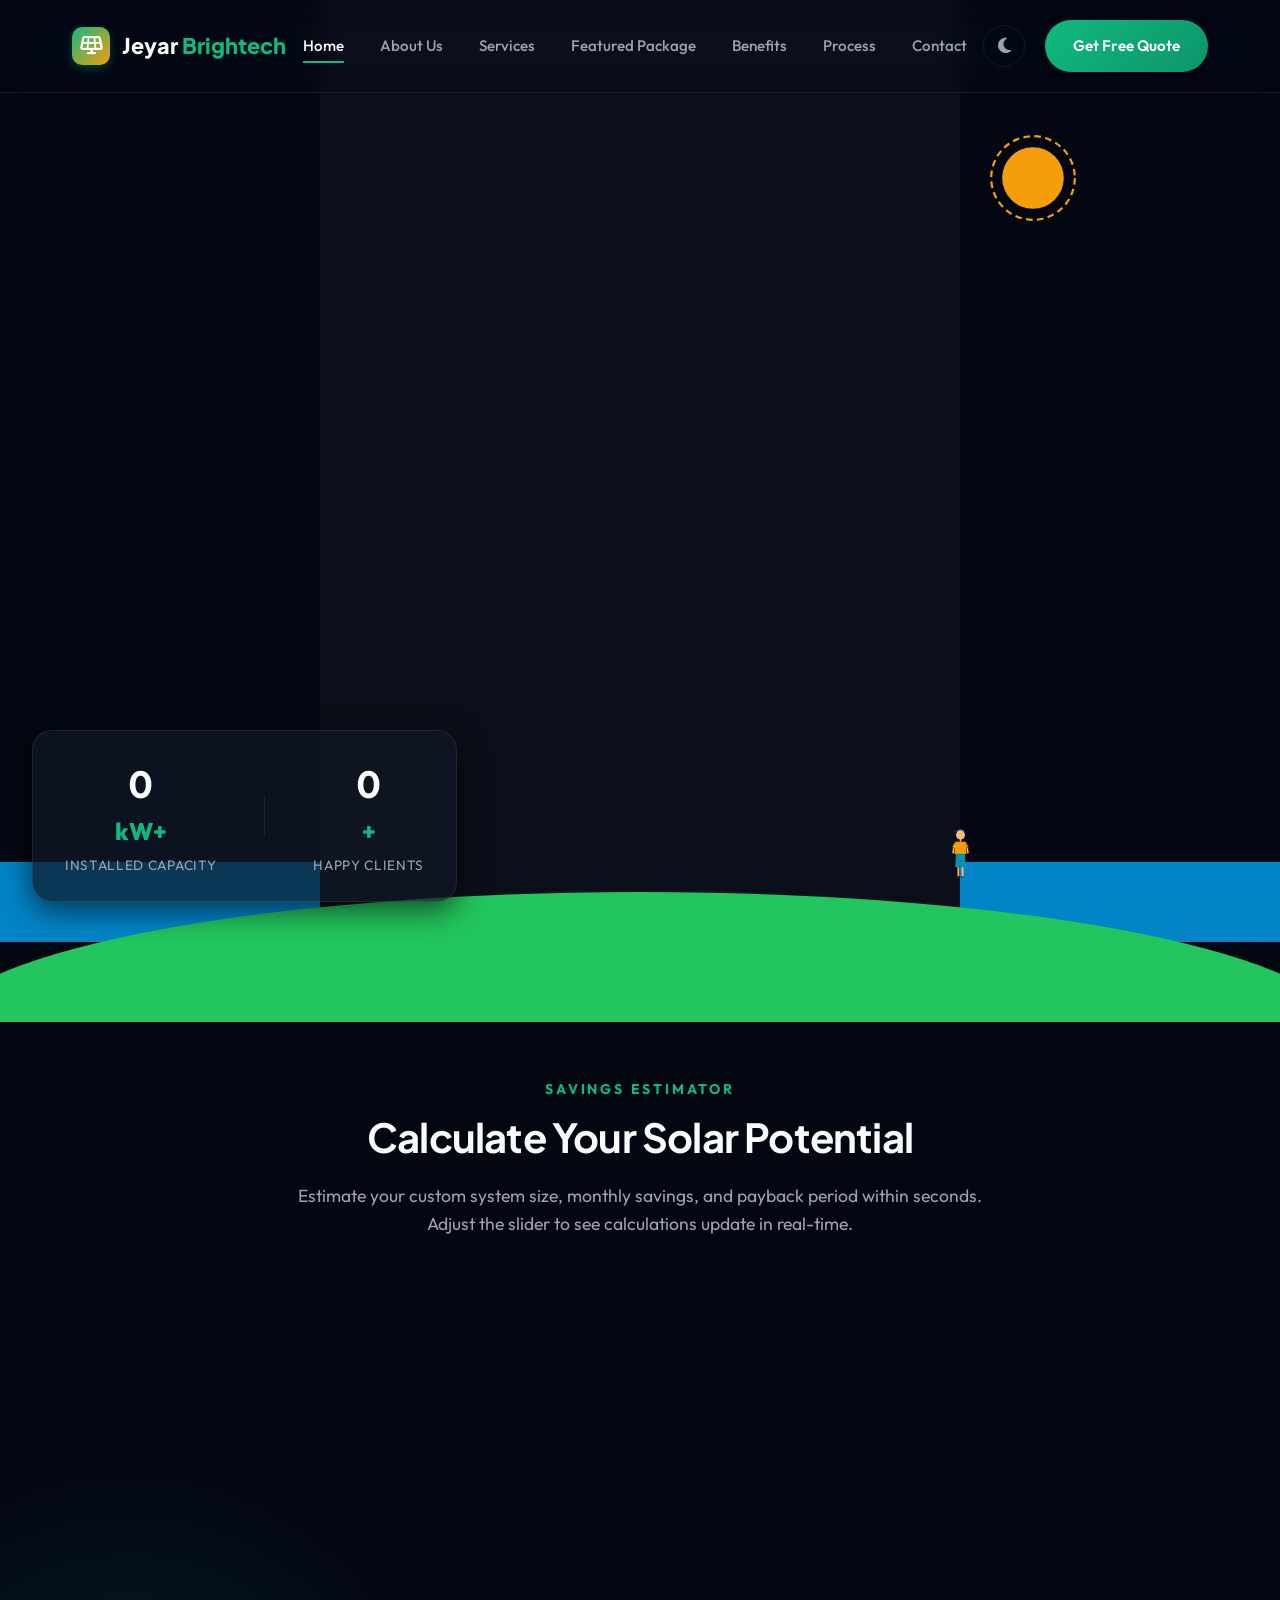
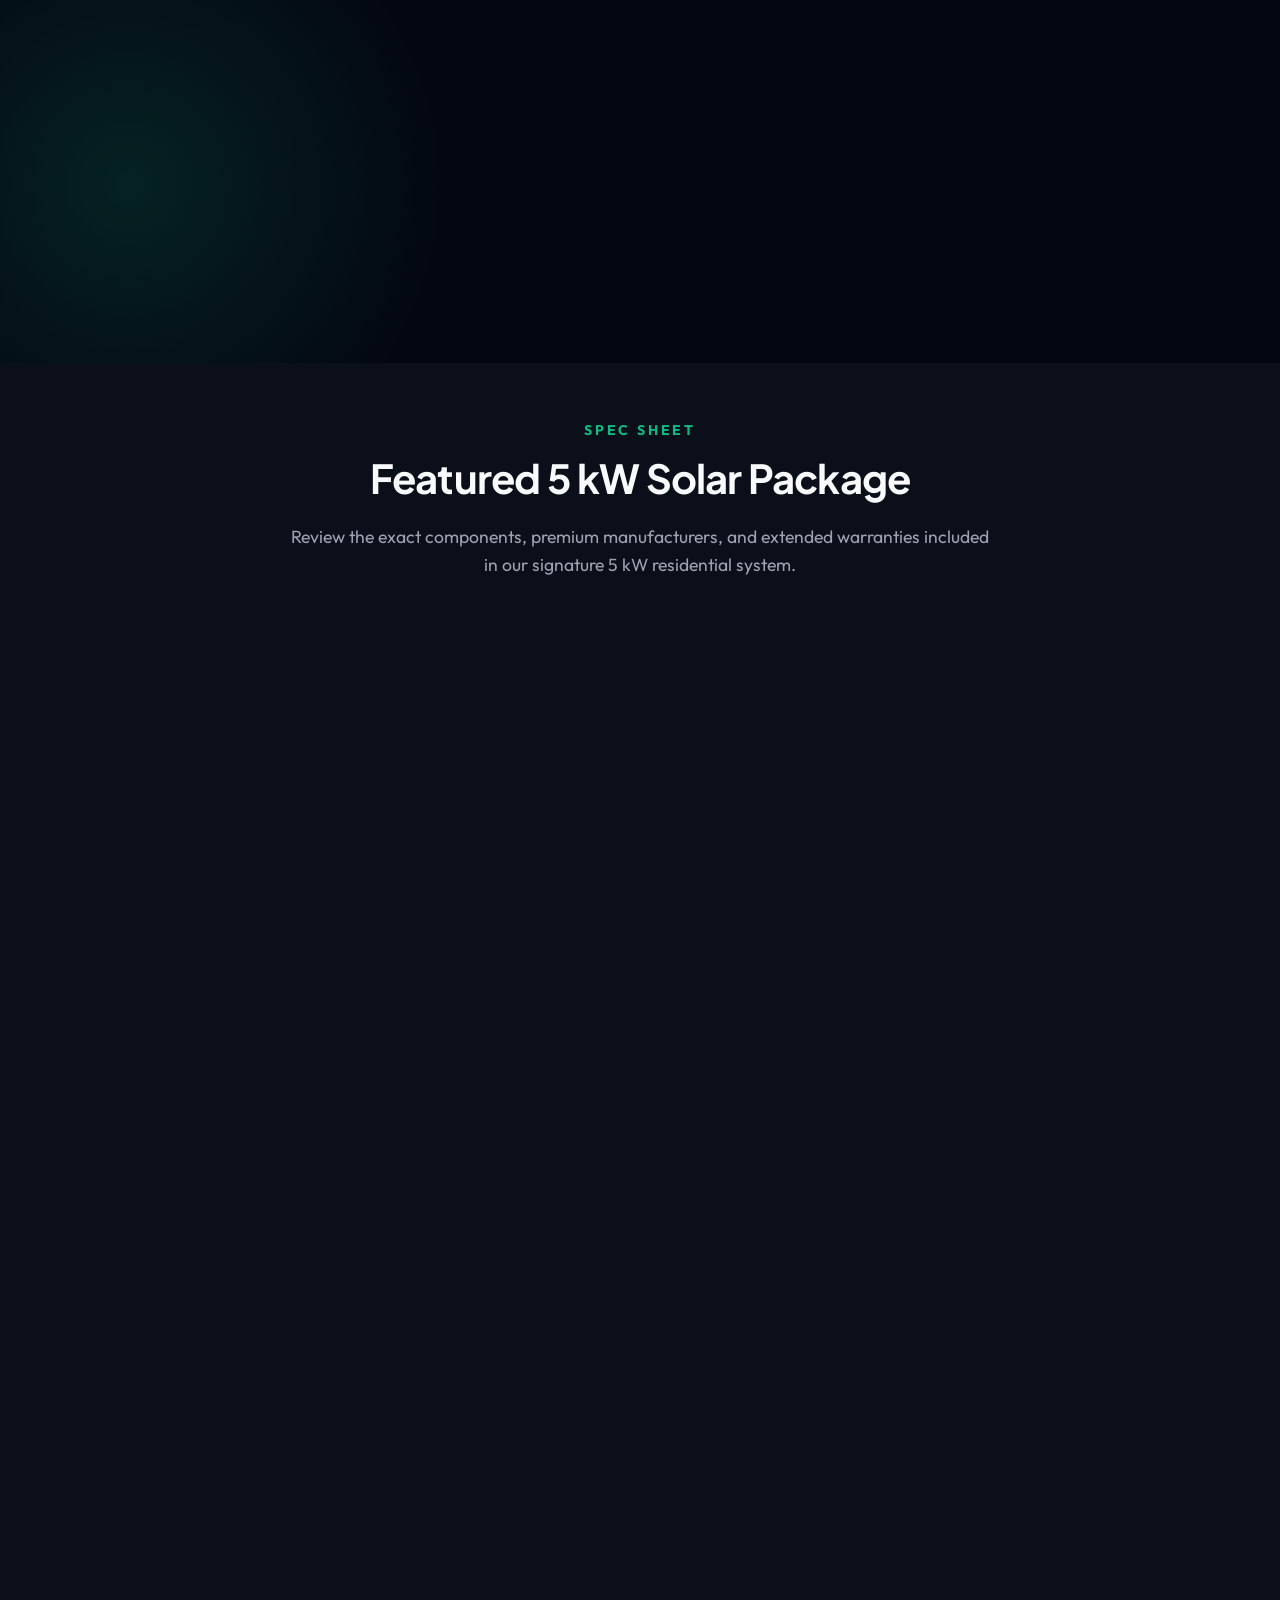
==== commit ee73e05b: "c" ====
--- a/index.html
+++ b/index.html
@@ -34,8 +34,11 @@
                 <ul class="nav-list">
                     <li><a href="#" class="nav-link active">Home</a></li>
                     <li><a href="#about" class="nav-link">About Us</a></li>
-                    <li><a href="#calculator" class="nav-link">Solar Estimator</a></li>
-                    <li><a href="#contact" class="nav-link">Contact & FAQ</a></li>
+                    <li><a href="#services" class="nav-link">Services</a></li>
+                    <li><a href="#package" class="nav-link">Featured Package</a></li>
+                    <li><a href="#benefits" class="nav-link">Benefits</a></li>
+                    <li><a href="#process" class="nav-link">Process</a></li>
+                    <li><a href="#contact" class="nav-link">Contact</a></li>
                 </ul>
             </nav>
 
@@ -56,9 +59,62 @@
     <main>
         <!-- Hero Section -->
         <section class="hero" id="home">
+            <!-- Weather Landscape Background Elements -->
+            <div class="hero-stars"></div>
+            
+            <div class="hero-sun-container">
+                <svg class="scene-sun" viewBox="0 0 100 100" xmlns="http://www.w3.org/2000/svg" style="width: 100%; height: 100%;">
+                    <circle cx="50" cy="50" r="28" fill="#f59e0b" />
+                    <circle cx="50" cy="50" r="38" fill="none" stroke="#f59e0b" stroke-width="2" stroke-dasharray="6,4" class="sun-rays" />
+                </svg>
+            </div>
+            
+            <div class="hero-moon-container">
+                <svg class="scene-moon" viewBox="0 0 100 100" xmlns="http://www.w3.org/2000/svg" style="width: 100%; height: 100%;">
+                    <path d="M50 20 A30 30 0 1 0 80 50 A22 22 0 1 1 50 20 Z" fill="#e2e8f0" />
+                </svg>
+            </div>
+
+            <div class="hero-sea"></div>
+            <div class="hero-hill"></div>
+            
+            <div class="hero-boy-container">
+                <svg class="scene-boy" viewBox="0 0 100 150" xmlns="http://www.w3.org/2000/svg" style="width: 100%; height: 100%;">
+                    <!-- Boy Cap (backward cap, blue) -->
+                    <path d="M 45 25 C 45 20, 55 20, 55 25 Z" fill="#2563eb" />
+                    <path d="M 47 23 C 47 23, 40 24, 37 26 Z" fill="#1d4ed8" /> <!-- visor -->
+                    
+                    <!-- Head -->
+                    <circle cx="50" cy="29" r="6" fill="#fdba74" />
+                    
+                    <!-- Neck -->
+                    <rect x="49" y="34" width="2" height="4" fill="#fdba74" />
+                    
+                    <!-- Shirt (Yellow/Orange) -->
+                    <path d="M 43 38 L 57 38 L 58 54 L 52 57 L 48 57 L 42 54 Z" fill="#f59e0b" />
+                    <path d="M 43 38 L 39 45 L 43 47 Z" fill="#f59e0b" /> <!-- sleeve L -->
+                    <path d="M 57 38 L 61 45 L 57 47 Z" fill="#d97706" /> <!-- sleeve R -->
+                    
+                    <!-- Arms -->
+                    <path d="M 40 46 L 39 53 L 41 54 L 42 47 Z" fill="#fdba74" />
+                    <path d="M 60 46 L 61 53 L 59 54 L 58 47 Z" fill="#fdba74" />
+                    
+                    <!-- Shorts (Teal/Blue) -->
+                    <path d="M 44 54 L 56 54 L 57 72 L 51 72 L 50 62 L 49 72 L 43 72 Z" fill="#0891b2" />
+                    
+                    <!-- Legs -->
+                    <rect x="46" y="72" width="2.5" height="12" fill="#fdba74" />
+                    <rect x="51.5" y="72" width="2.5" height="12" fill="#fdba74" />
+                    
+                    <!-- Shoes -->
+                    <path d="M 46 84 L 43 86 L 48 86 Z" fill="#1e293b" />
+                    <path d="M 51.5 84 L 54.5 86 L 50 86 Z" fill="#1e293b" />
+                </svg>
+            </div>
+
             <!-- Content Overlays -->
             <div class="container hero-container" style="position: relative; z-index: 5;">
-                <div class="hero-content card glass-card reveal" style="padding: 2.5rem; max-width: 620px; box-shadow: var(--shadow-md);">
+                <div class="hero-content card glass-card reveal" style="padding: 2.5rem; max-width: 620px; box-shadow: var(--shadow-md); margin-bottom: 2rem;">
                     <div class="badge animate-fade-in" style="margin-bottom: 1.5rem; background: rgba(56, 189, 248, 0.08); border: 1px solid rgba(56, 189, 248, 0.15);">
                         <span class="badge-icon"><i class="fa-solid fa-circle-check text-emerald"></i></span>
                         <span style="color: var(--text-primary); font-weight: 600;">"Powering Homes with Clean, Affordable Solar Energy."</span>
@@ -72,19 +128,21 @@
                     <div class="owner-tag animate-slide-up" style="margin-bottom: 2rem;">
                         <span class="owner-badge" style="background: rgba(var(--accent-emerald-rgb), 0.08); border: 1px solid rgba(var(--accent-emerald-rgb), 0.15); color: var(--text-primary); padding: 0.5rem 1rem; border-radius: 30px; font-size: 0.88rem; font-weight: 600;"><i class="fa-solid fa-signature text-emerald"></i> Led by Mr. Santhosh Kumar J. R.</span>
                     </div>
-                    <div class="hero-actions animate-slide-up" style="display: flex; gap: 1rem; flex-wrap: wrap; margin-bottom: 2rem;">
+                    <div class="hero-actions animate-slide-up" style="display: flex; gap: 1rem; flex-wrap: wrap;">
                         <a href="#contact" class="btn btn-primary" style="flex: 1; min-width: 160px; text-align: center;"><i class="fa-solid fa-calendar-check"></i> Get Free Quote</a>
                         <a href="https://wa.me/917306670442" target="_blank" class="btn btn-outline" style="flex: 1; min-width: 180px; text-align: center; border-color: #25d366; color: #25d366; display: inline-flex; align-items: center; justify-content: center; text-decoration: none;"><i class="fa-brands fa-whatsapp"></i> WhatsApp Chat</a>
                     </div>
-                    
+                </div>
+                
+                <div class="hero-graphics animate-fade-in" style="z-index: 5;">
                     <!-- Elegant Glass Floating Stats -->
-                    <div style="padding-top: 1.5rem; border-top: 1px solid var(--border-color); display: flex; gap: 3rem; align-items: center;">
-                        <div class="stat-item" style="text-align: left;">
+                    <div class="glass-card" style="padding: 1.5rem 2rem; box-shadow: var(--shadow-md); border-radius: 20px; backdrop-filter: var(--glass-blur); display: flex; gap: 3rem; align-items: center;">
+                        <div class="stat-item" style="text-align: center;">
                             <span class="stat-number" data-target="1200" style="font-size: 2.25rem; font-weight: 800; color: var(--text-primary); display: inline-block;">0</span><span class="stat-plus" style="font-size: 1.5rem; font-weight: 800; color: var(--accent-emerald);">kW+</span>
                             <span class="stat-label" style="display: block; font-size: 0.85rem; color: var(--text-secondary); margin-top: 0.25rem;">Installed Capacity</span>
                         </div>
                         <div style="width: 1px; height: 40px; background-color: var(--border-color);"></div>
-                        <div class="stat-item" style="text-align: left;">
+                        <div class="stat-item" style="text-align: center;">
                             <span class="stat-number" data-target="300" style="font-size: 2.25rem; font-weight: 800; color: var(--text-primary); display: inline-block;">0</span><span class="stat-plus" style="font-size: 1.5rem; font-weight: 800; color: var(--accent-emerald);">+</span>
                             <span class="stat-label" style="display: block; font-size: 0.85rem; color: var(--text-secondary); margin-top: 0.25rem;">Happy Clients</span>
                         </div>
@@ -92,119 +150,142 @@
                 </div>
             </div>
             
-            <div class="scroll-indicator" style="z-index: 5;">
+            <div class="scroll-indicator">
                 <span>Scroll to explore</span>
-                <i class="fa-solid fa-chevron-down scroll-bounce"></i>
-            </div>
-        </section>
-
-        <!-- About Us Section -->
-        <section class="about section" id="about">
-            <div class="container">
-                <div class="section-header" style="margin-bottom: 3rem;">
-                    <span class="section-subtitle">About JEYAR BRIGHTECH</span>
-                    <h2 class="section-title">Serving Customers Across Thiruvananthapuram</h2>
-                </div>
-                
-                <!-- Core Mission Text (Reduced Size & Centered) -->
-                <div class="card glass-card reveal" style="max-width: 800px; margin: 0 auto 3.5rem auto; padding: 2rem 2.5rem; text-align: center;">
-                    <p style="font-size: 1.05rem; line-height: 1.6; color: var(--text-secondary); margin-bottom: 1.25rem;">
-                        <strong>JEYAR BRIGHTECH</strong> is a residential solar installation company serving customers across <strong>Thiruvananthapuram</strong>. We provide high-quality rooftop solar systems with professional installation, government subsidy assistance, and after-sales support. Our mission is to help every household reduce electricity bills while contributing to a cleaner environment.
-                    </p>
-                    <div style="display: inline-flex; align-items: center; gap: 0.75rem; border-top: 1px solid var(--border-color); padding-top: 1rem; margin-top: 0.5rem;">
-                        <span style="font-size: 0.9rem; font-weight: 600; color: var(--text-primary);"><i class="fa-solid fa-user-tie text-emerald"></i> Mr. Santhosh Kumar J. R.</span>
-                        <span style="color: var(--text-muted); font-size: 0.8rem;">|</span>
-                        <span style="font-size: 0.85rem; color: var(--text-muted);">Owner, Jeyar Brightech</span>
-                    </div>
-                </div>
-                
-                <!-- Highlights Row (One Specific Row) -->
-                <div class="about-highlights-row">
-                    <div class="value-card card glass-card reveal" style="padding: 1.5rem; flex-direction: column; align-items: center; text-align: center; gap: 0.75rem; display: flex; height: 100%;">
-                        <div class="value-icon" style="margin: 0; width: 44px; height: 44px; font-size: 1.1rem; flex-shrink: 0;"><i class="fa-solid fa-indian-rupee-sign"></i></div>
-                        <h4 style="font-size: 1rem; margin: 0; font-weight: 700;">Govt Subsidy</h4>
-                        <p style="font-size: 0.85rem; color: var(--text-secondary); margin: 0; line-height: 1.4;">Up to ₹78,000 direct subsidy support.</p>
-                    </div>
-                    
-                    <div class="value-card card glass-card reveal" style="padding: 1.5rem; flex-direction: column; align-items: center; text-align: center; gap: 0.75rem; display: flex; height: 100%;">
-                        <div class="value-icon" style="margin: 0; width: 44px; height: 44px; font-size: 1.1rem; flex-shrink: 0;"><i class="fa-solid fa-hand-holding-dollar"></i></div>
-                        <h4 style="font-size: 1rem; margin: 0; font-weight: 700;">6% Solar Loans</h4>
-                        <p style="font-size: 0.85rem; color: var(--text-secondary); margin: 0; line-height: 1.4;">Up to ₹2,00,000 financing facility.</p>
-                    </div>
-                    
-                    <div class="value-card card glass-card reveal" style="padding: 1.5rem; flex-direction: column; align-items: center; text-align: center; gap: 0.75rem; display: flex; height: 100%;">
-                        <div class="value-icon" style="margin: 0; width: 44px; height: 44px; font-size: 1.1rem; flex-shrink: 0;"><i class="fa-solid fa-shield-halved"></i></div>
-                        <h4 style="font-size: 1rem; margin: 0; font-weight: 700;">Major Warranty</h4>
-                        <p style="font-size: 0.85rem; color: var(--text-secondary); margin: 0; line-height: 1.4;">Long warranties on panels & inverters.</p>
-                    </div>
-
-                    <div class="value-card card glass-card reveal" style="padding: 1.5rem; flex-direction: column; align-items: center; text-align: center; gap: 0.75rem; display: flex; height: 100%;">
-                        <div class="value-icon" style="margin: 0; width: 44px; height: 44px; font-size: 1.1rem; flex-shrink: 0;"><i class="fa-solid fa-map-location-dot"></i></div>
-                        <h4 style="font-size: 1rem; margin: 0; font-weight: 700;">Local Service</h4>
-                        <p style="font-size: 0.85rem; color: var(--text-secondary); margin: 0; line-height: 1.4;">Active across Thiruvananthapuram.</p>
-                    </div>
-
-                    <div class="value-card card glass-card reveal" style="padding: 1.5rem; flex-direction: column; align-items: center; text-align: center; gap: 0.75rem; display: flex; height: 100%;">
-                        <div class="value-icon" style="margin: 0; width: 44px; height: 44px; font-size: 1.1rem; flex-shrink: 0;"><i class="fa-solid fa-toolbox"></i></div>
-                        <h4 style="font-size: 1rem; margin: 0; font-weight: 700;">Expert Install</h4>
-                        <p style="font-size: 0.85rem; color: var(--text-secondary); margin: 0; line-height: 1.4;">Premium branded components.</p>
-                    </div>
-                </div>
-            </div>
-        </sectio        <!-- Interactive Solar Savings Calculator & Packages Section -->
-        <section class="calculator section bg-alt" id="calculator">
+
+        <!-- Services Section -->
+        <section class="solutions section bg-alt" id="services">
             <div class="container">
                 <div class="section-header">
-                    <span class="section-subtitle">Savings Estimator & System Sizes</span>
-                    <h2 class="section-title">Estimate Your Solar Potential</h2>
-                    <p class="section-desc">Adjust the monthly bill range slider to calculate recommended plant size, monthly savings, and view details of matching installation packages.</p>
+                    <span class="section-subtitle">Services</span>
+                    <h2 class="section-title">Our Residential Solar Offerings</h2>
+                    <p class="section-desc">We offer pre-configured, high-efficiency solar plants customized to match your home energy requirement profile.</p>
+                </div>
+                
+                <div class="solutions-grid">
+                    <!-- 3 kW Service Card -->
+                    <div class="solution-card card glass-card reveal">
+                        <div class="solution-icon"><i class="fa-solid fa-house-chimney"></i></div>
+                        <h3>3 kW Residential Solar Plant</h3>
+                        <p>Perfect for small to medium households. Ideal for offsetting power bills of standard appliances, lighting, fans, and a single air conditioner.</p>
+                        <ul class="solution-list">
+                            <li><i class="fa-solid fa-bolt text-emerald"></i> Ideal for bills around ₹2,000–₹4,000</li>
+                            <li><i class="fa-solid fa-check text-emerald"></i> Subsidy benefit eligible</li>
+                            <li><i class="fa-solid fa-check text-emerald"></i> Standard roof space required</li>
+                        </ul>
+                    </div>
+                    
+                    <!-- 5 kW Service Card -->
+                    <div class="solution-card card glass-card reveal">
+                        <div class="solution-icon"><i class="fa-solid fa-house-flag"></i></div>
+                        <h3>5 kW Residential Solar Plant</h3>
+                        <p>Our most popular option for average Indian families. Easily offsets consumption from multiple ACs, refrigerators, and water pumps.</p>
+                        <ul class="solution-list">
+                            <li><i class="fa-solid fa-bolt text-emerald"></i> Ideal for bills around ₹4,000–₹7,000</li>
+                            <li><i class="fa-solid fa-check text-emerald"></i> Average 20–25 Units daily yield</li>
+                    <span class="section-subtitle">Our Services</span>
+                    <h2 class="section-title">End-to-End Solar Solutions</h2>
+                    <p class="section-desc">From custom rooftop solar designs to smart battery storage integrations, we design residential solar solutions that fit your family's needs.</p>
+                </div>
+                
+                <div class="solutions-grid">
+                    <div class="solution-card card glass-card reveal">
+                        <div class="solution-icon"><i class="fa-solid fa-house-chimney"></i></div>
+                        <h3>Residential Solar Systems</h3>
+                        <p>Turn your home into a self-sustaining power plant. Significantly lower your monthly electricity bill, protect appliances from spikes, and increase property value.</p>
+                        <ul class="solution-list">
+                            <li><i class="fa-solid fa-check text-emerald"></i> Hybrid or On-grid solutions</li>
+                            <li><i class="fa-solid fa-check text-emerald"></i> Net-metering configuration</li>
+                            <li><i class="fa-solid fa-check text-emerald"></i> Sleek rooftop mounts</li>
+                        </ul>
+                    </div>
+                    
+                    <div class="solution-card card glass-card reveal">
+                        <div class="solution-icon"><i class="fa-solid fa-network-wired"></i></div>
+                        <h3>Net-Metering Integration</h3>
+                        <p>Sell surplus midday power back to the grid. We manage all paperwork, governmental net-metering approvals, and bidirectional meter setups for your utility offset.</p>
+                        <ul class="solution-list">
+                        </div>
+                    </div>
+                </div>
+            </div>
+                    </div>
+                </div>
+
+                <!-- Additional Services Block -->
+                <div style="margin-top: 5rem;" class="reveal">
+                    <h3 style="font-size: 1.6rem; margin-bottom: 0.5rem; text-align: center;">Additional Services</h3>
+                    <p style="color: var(--text-secondary); text-align: center; margin-bottom: 2rem;">We support your entire solar transition journey from beginning to end.</p>
+                    <div class="additional-services-tags" style="justify-content: center;">
+                        <span class="service-tag"><i class="fa-solid fa-tools"></i> Roof Enhancement (if required)</span>
+                        <span class="service-tag"><i class="fa-solid fa-circle-check"></i> Complete Installation</span>
+                        <span class="service-tag"><i class="fa-solid fa-hands-helping"></i> Government Subsidy Assistance</span>
+                        <span class="service-tag"><i class="fa-solid fa-comments"></i> Solar Consultation</span>
+                        <span class="service-tag"><i class="fa-solid fa-headset"></i> After-sales Support</span>
+                    </div>
+                </div>
+            </div>
+        </section>
+
+        <!-- Interactive Solar Savings Calculator Section -->
+        <section class="calculator section" id="calculator">
+            <div class="calc-bg-glow"></div>
+            <div class="container">
+                <div class="section-header">
+                    <span class="section-subtitle">Savings Estimator</span>
+                    <h2 class="section-title">Calculate Your Solar Potential</h2>
+                    <p class="section-desc">Estimate your custom system size, monthly savings, and payback period within seconds. Adjust the slider to see calculations update in real-time.</p>
                 </div>
                 
                 <div class="calculator-grid">
                     <!-- Calculator Inputs -->
-                    <div class="calc-input-block card glass-card reveal" style="display: flex; flex-direction: column; justify-content: space-between;">
-                        <div>
-                            <h3>Input Your Details</h3>
-                            
-                            <div class="form-group">
-                                <label for="monthly-bill">Average Monthly Electricity Bill</label>
-                                <div class="bill-slider-container">
-                                    <span class="slider-val-display" id="bill-display">₹5,000</span>
-                                    <input type="range" id="monthly-bill" min="1000" max="25000" step="500" value="5000" class="custom-slider">
-                                    <div class="slider-labels">
-                                        <span>₹1,000</span>
-                                        <span>₹12,500</span>
-                                        <span>₹25,000</span>
-                                    </div>
-                                </div>
-                            </div>
-                            
-                            <div class="form-group">
-                                <label for="solar-exposure">Rooftop Sunlight Exposure</label>
-                                <select id="solar-exposure" class="custom-select">
-                                    <option value="1.0">Optimal (Unshaded / All Day)</option>
-                                    <option value="0.85" selected>Partial Shade (Good)</option>
-                                    <option value="0.70">High Shade (Needs Assessment)</option>
-                                </select>
-                            </div>
-                        </div>
-                        
-                        <div class="calc-tips" style="margin-top: 1.5rem;">
+                    <div class="calc-input-block card glass-card reveal">
+                        <h3>Input Your Details</h3>
+                        <div class="form-group">
+                            <label for="monthly-bill">Average Monthly Electricity Bill (INR)</label>
+                            <div class="bill-slider-container">
+                                <span class="slider-val-display" id="bill-display">₹5,000</span>
+                                <input type="range" id="monthly-bill" min="1000" max="50000" step="500" value="5000" class="custom-slider">
+                                <div class="slider-labels">
+                                    <span>₹1,000</span>
+                                    <span>₹25,000</span>
+                                    <span>₹50,000</span>
+                                </div>
+                            </div>
+                        </div>
+                        
+                        <div class="form-group">
+                            <label>Installation Scope</label>
+                            <div class="property-toggle-btn-group">
+                                <div class="prop-btn active" style="flex: 1; cursor: default;"><i class="fa-solid fa-house"></i> Residential Rooftop Solar</div>
+                            </div>
+                        </div>
+                        
+                        <div class="form-group">
+                            <label for="solar-exposure">Rooftop Sunlight Exposure</label>
+                            <select id="solar-exposure" class="custom-select">
+                                <option value="1.0">Optimal (Unshaded / All Day)</option>
+                                <option value="0.85" selected>Partial Shade (Good)</option>
+                                <option value="0.70">High Shade (Needs Assessment)</option>
+                            </select>
+                        </div>
+                        
+                        <div class="calc-tips">
                             <span class="tip-icon"><i class="fa-solid fa-lightbulb"></i></span>
-                            <p class="tip-text">Jeyar Brightech installations save residential clients up to 90% on electricity bills across Thiruvananthapuram.</p>
-                        </div>
-                    </div>
-                    
-                    <!-- Calculator Outputs & Dynamic Package -->
+                            <p class="tip-text">Jeyar Brightech installations routinely save residential clients up to 90% on their electrical utility expenses.</p>
+                        </div>
+                    </div>
+                    
+                    <!-- Calculator Outputs -->
                     <div class="calc-result-block card glass-card reveal">
-                        <h3>Your Custom Solar Estimate</h3>
+                        <h3>Your Solar Estimate</h3>
                         
                         <div class="results-grid">
                             <div class="result-tile">
                                 <span class="result-icon"><i class="fa-solid fa-solar-panel"></i></span>
                                 <div>
                                     <span class="result-label">Recommended System</span>
-                                    <span class="result-value" id="res-system-size">5.0 kWp</span>
+                                    <span class="result-value" id="res-system-size">4.0 kWp</span>
                                 </div>
                             </div>
                             
@@ -212,15 +293,15 @@
                                 <span class="result-icon"><i class="fa-solid fa-sack-dollar"></i></span>
                                 <div>
                                     <span class="result-label">Est. Monthly Savings</span>
-                                    <span class="result-value text-emerald" id="res-monthly-savings">₹4,500</span>
+                                    <span class="result-value text-emerald" id="res-monthly-savings">₹4,250</span>
                                 </div>
                             </div>
                             
                             <div class="result-tile">
-                                <span class="result-icon"><i class="fa-solid fa-maximize"></i></span>
+                                <span class="result-icon"><i class="fa-solid fa-arrows-up-to-line"></i></span>
                                 <div>
                                     <span class="result-label">Required Roof Space</span>
-                                    <span class="result-value" id="res-roof-space">500 sq. ft.</span>
+                                    <span class="result-value" id="res-roof-space">400 sq. ft.</span>
                                 </div>
                             </div>
                             
@@ -228,175 +309,94 @@
                                 <span class="result-icon"><i class="fa-solid fa-rotate-left"></i></span>
                                 <div>
                                     <span class="result-label">Estimated Payback ROI</span>
-                                    <span class="result-value" id="res-payback">4.5 Years</span>
-                                </div>
-                            </div>
-                        </div>
-
-                        <!-- Dynamic Recommended Package Card -->
-                        <div class="recommended-package-card" style="margin-top: 2rem; padding: 1.5rem; background: rgba(var(--accent-emerald-rgb), 0.04); border: 1px solid rgba(var(--accent-emerald-rgb), 0.15); border-radius: 16px;">
-                            <h4 style="font-size: 1.1rem; margin-bottom: 0.5rem; color: var(--text-primary); display: flex; align-items: center; gap: 0.5rem; flex-wrap: wrap;">
-                                <i class="fa-solid fa-cube text-emerald"></i> Recommended: <span id="rec-package-name" style="color: var(--accent-emerald); font-weight: 700;">5 kW Solar Plant</span>
-                            </h4>
-                            <p id="rec-package-desc" style="font-size: 0.88rem; color: var(--text-secondary); margin-bottom: 1.25rem; line-height: 1.4;">
-                                Our most popular option for average Indian families. Easily offsets consumption from multiple ACs, refrigerators, and water pumps.
-                            </p>
-                            
-                            <div style="display: flex; justify-content: space-between; align-items: center; flex-wrap: wrap; gap: 1rem; border-bottom: 1px solid var(--border-color); padding-bottom: 1rem; margin-bottom: 1rem;">
-                                <div style="display: flex; gap: 1.5rem;">
-                                    <span style="font-size: 0.85rem; font-weight: 600; color: var(--text-primary);"><i class="fa-solid fa-bolt text-amber"></i> Daily Yield: <span id="rec-package-yield">20–25 Units</span></span>
-                                    <span style="font-size: 0.85rem; font-weight: 600; color: var(--text-primary);"><i class="fa-solid fa-shield text-emerald"></i> Warranty: <span id="rec-package-warranty">30 Years</span></span>
-                                </div>
-                                <button id="toggle-spec-btn" class="btn btn-outline" style="padding: 0.4rem 0.9rem; font-size: 0.8rem; border-color: var(--border-color);"><i class="fa-solid fa-table"></i> View Spec Sheet</button>
-                            </div>
-
-                            <!-- Collapsible Spec Sheet -->
-                            <div id="collapsible-specs" class="hidden" style="transition: all 0.3s ease;">
-                                <div class="spec-table-container">
-                                    <table class="spec-table" style="font-size: 0.8rem; margin: 0; width: 100%;">
-                                        <thead>
-                                            <tr>
-                                                <th>Component</th>
-                                                <th>Brand / Make</th>
-                                                <th>Warranty</th>
-                                            </tr>
-                                        </thead>
-                                        <tbody>
-                                            <tr>
-                                                <td><strong>Solar Panels</strong></td>
-                                                <td>PAHAL / Equalance Topcon</td>
-                                                <td><span class="text-emerald">30 Years</span></td>
-                                            </tr>
-                                            <tr>
-                                                <td><strong>Inverter (with WiFi)</strong></td>
-                                                <td>Selec / Vsole / Equivalent</td>
-                                                <td><span class="text-emerald">10 Years</span></td>
-                                            </tr>
-                                            <tr>
-                                                <td><strong>DC / AC DB Boxes</strong></td>
-                                                <td>L&T / Havells / Equivalent</td>
-                                                <td><span>5 Years</span></td>
-                                            </tr>
-                                            <tr>
-                                                <td><strong>Wiring & Structure</strong></td>
-                                                <td>Polycab / Havells / 16G Pipes</td>
-                                                <td><span>5–10 Years</span></td>
-                                            </tr>
-                                            <tr>
-                                                <td><strong>Earthing & Meter</strong></td>
-                                                <td>Excel / Reputed Make</td>
-                                                <td><span>5 Years</span></td>
-                                            </tr>
-                                        </tbody>
-                                    </table>
-                                </div>
-                            </div>
-                            
-                            <div style="display: flex; gap: 1rem; align-items: center; margin-top: 1rem; flex-wrap: wrap;">
-                                <a href="#contact" class="btn btn-primary" style="flex: 1; text-align: center; padding: 0.6rem 1.2rem; font-size: 0.85rem;"><i class="fa-solid fa-circle-check"></i> Lock in Quote</a>
-                                <a href="https://wa.me/917306670442" target="_blank" class="btn btn-outline" style="border-color: #25d366; color: #25d366; text-decoration: none; padding: 0.6rem 1.2rem; font-size: 0.85rem; display: inline-flex; align-items: center; justify-content: center; gap: 0.5rem;"><i class="fa-brands fa-whatsapp"></i> Chat on WhatsApp</a>
-                            </div>
-                        </div>
+                                    <span class="result-value" id="res-payback">4.2 Years</span>
+                                </div>
+                            </div>
+                        </div>
+                        
+                        <div class="eco-impact-box">
+                            <h4>Annual Carbon Footprint Impact</h4>
+                            <div class="eco-stats">
+                                <div class="eco-stat">
+                                    <span class="eco-icon"><i class="fa-solid fa-tree"></i></span>
+                                    <div>
+                                        <span class="eco-val" id="res-trees">98</span>
+                                        <span class="eco-lbl">Trees Planted / Yr</span>
+                                    </div>
+                                </div>
+                                <div class="eco-stat">
+                                    <span class="eco-icon"><i class="fa-solid fa-car-side"></i></span>
+                                    <div>
+                                        <span class="eco-val" id="res-co2">2.4 Tons</span>
+                                        <span class="eco-lbl">CO2 Emissions Saved</span>
+                                    </div>
+                                </div>
+                            </div>
+                        </div>
+                        
+                        <a href="#contact" class="btn btn-primary btn-block text-center"><i class="fa-solid fa-circle-check"></i> Lock in this Solar Quote</a>
                     </div>
                 </div>
             </div>
         </section>
 
-        <!-- FAQ & Contact Section -->
-        <section class="contact section" id="contact">
+        <!-- Featured Package Section -->
+        <section class="products section bg-alt" id="package">
             <div class="container">
                 <div class="section-header">
-                    <span class="section-subtitle">Support & Inquiry</span>
-                    <h2 class="section-title">Common Inquiries & Contact Info</h2>
-                    <p class="section-desc">Get your answers, view our location, or send us a request. Mr. Santhosh Kumar J. R. oversees all proposal designs.</p>
+                    <span class="section-subtitle">Spec Sheet</span>
+                    <h2 class="section-title">Featured 5 kW Solar Package</h2>
+                    <p class="section-desc">Review the exact components, premium manufacturers, and extended warranties included in our signature 5 kW residential system.</p>
                 </div>
                 
-                <div class="contact-grid">
-                    <!-- Left Column: FAQ & Contact Info -->
-                    <div style="display: flex; flex-direction: column; gap: 2rem;">
-                        <!-- FAQ Accordion -->
-                        <div class="faq-accordion-list" style="margin-top: 0;">
-                            <div class="faq-item card glass-card reveal">
-                                <button class="faq-question">
-                                    <span>How long does physical installation take?</span>
-                                    <span class="faq-toggle-icon"><i class="fa-solid fa-plus"></i></span>
-                                </button>
-                                <div class="faq-answer">
-                                    <p>Physical installation of frames, wiring, and panel arrays takes 1 to 2 days. Net-metering approval with KSEB (Kerala State Electricity Board) may take an additional 10 to 15 days.</p>
-                                </div>
-                            </div>
-                            
-                            <div class="faq-item card glass-card reveal">
-                                <button class="faq-question">
-                                    <span>How do government subsidies work?</span>
-                                    <span class="faq-toggle-icon"><i class="fa-solid fa-plus"></i></span>
-                                </button>
-                                <div class="faq-answer">
-                                    <p>Residential homes in Thiruvananthapuram can receive government subsidies up to ₹78,000. Our team handles the application paperwork directly on the national solar portal.</p>
-                                </div>
-                            </div>
-                            
-                            <div class="faq-item card glass-card reveal">
-                                <button class="faq-question">
-                                    <span>What financing support is available?</span>
-                                    <span class="faq-toggle-icon"><i class="fa-solid fa-plus"></i></span>
-                                </button>
-                                <div class="faq-answer">
-                                    <p>We assist in securing solar loan facilities of up to ₹2,00,000 at a competitive 6% interest rate to help you transition with minimal upfront capital.</p>
-                                </div>
-                            </div>
-                        </div>
-
-                        <!-- Contact Info Cards -->
-                        <div style="display: grid; grid-template-columns: 1fr 1fr; gap: 1rem;">
-                            <div class="info-card card glass-card reveal" style="padding: 1rem 1.25rem;">
-                                <div class="info-icon" style="font-size: 1.1rem; width: 36px; height: 36px; margin-bottom: 0.5rem;"><i class="fa-solid fa-phone"></i></div>
-                                <div>
-                                    <h4 style="font-size: 0.9rem;">Call / WhatsApp</h4>
-                                    <p style="font-size: 0.8rem; margin: 0;"><a href="tel:8590549069">8590549069</a></p>
-                                    <p style="font-size: 0.8rem; margin: 0;"><a href="https://wa.me/917306670442" target="_blank" style="color: var(--accent-emerald); font-weight: 600;">WhatsApp Us</a></p>
-                                </div>
-                            </div>
-                            
-                            <div class="info-card card glass-card reveal" style="padding: 1rem 1.25rem;">
-                                <div class="info-icon" style="font-size: 1.1rem; width: 36px; height: 36px; margin-bottom: 0.5rem;"><i class="fa-solid fa-envelope"></i></div>
-                                <div>
-                                    <h4 style="font-size: 0.9rem;">Email</h4>
-                                    <p style="font-size: 0.8rem; margin: 0;"><a href="mailto:solarjeyar@gmail.com">solarjeyar@gmail.com</a></p>
-                                </div>
-                            </div>
-
-                            <div class="info-card card glass-card reveal" style="padding: 1rem 1.25rem; grid-column: span 2;">
-                                <div class="info-icon" style="font-size: 1.1rem; width: 36px; height: 36px; margin-bottom: 0.5rem;"><i class="fa-solid fa-location-dot"></i></div>
-                                <div>
-                                    <h4 style="font-size: 0.9rem;">Office Address</h4>
-                                    <p style="font-size: 0.8rem; color: var(--text-secondary); line-height: 1.3; margin: 0;">
-                                        CRRA 3A, Engineers' Lane, Near Casa In Hotel, Chirakkulam Road, Statue, Thiruvananthapuram – 695001
-                                    </p>
-                                </div>
-                            </div>
-                        </div>
-                    </div>
-                    
-                    <!-- Right Column: Request a Quote & Map -->
-                    <div style="display: flex; flex-direction: column; gap: 2rem;">
-                        <!-- Contact Form -->
-                        <div class="contact-form-block card glass-card reveal" style="margin-top: 0; padding: 2rem;">
-                            <h3 style="font-size: 1.25rem; margin-bottom: 1.25rem;">Request a Free Site Inspection</h3>
-                            <form id="solar-contact-form" autocomplete="on">
-                                <div class="form-row">
-                                    <div class="form-group flex-1">
-                                        <label for="contact-name" style="font-size: 0.8rem;">Name *</label>
-                                        <input type="text" id="contact-name" name="name" placeholder="John Doe" style="padding: 0.75rem 1rem; font-size: 0.85rem;" required>
-                                    </div>
-                                    <div class="form-group flex-1">
-                                        <label for="contact-phone" style="font-size: 0.8rem;">Phone *</label>
-                                        <input type="tel" id="contact-phone" name="phone" placeholder="8590549069" style="padding: 0.75rem 1rem; font-size: 0.85rem;" required>
-                                    </div>
-                                </div>
-                                
-                                <div class="form-group">
-                                    <label for="contact-email" style="font-size: 0.8rem;">Email Address *</label>
+                <div class="card glass-card reveal" style="padding: 2.5rem;">
+                    <div style="display: flex; justify-content: space-between; align-items: center; margin-bottom: 2rem; flex-wrap: wrap; gap: 1rem;">
+                        <div>
+                            <h3 style="font-size: 1.5rem; margin-bottom: 0.25rem;">System Specifications Table</h3>
+                            <p style="color: var(--text-secondary); font-size: 0.95rem;">High-durability residential fittings for Thiruvananthapuram homes.</p>
+                        </div>
+                        <div style="padding: 0.5rem 1.25rem; background-color: rgba(var(--accent-amber-rgb), 0.08); border: 1px solid rgba(var(--accent-amber-rgb), 0.2); border-radius: 12px; font-weight: 600; color: var(--accent-amber); font-size: 0.9rem;">
+                            <i class="fa-solid fa-chart-line"></i> Expected Generation: 20–25 Units / Day
+                        </div>
+                    </div>
+
+                    <div class="spec-table-container">
+                        <table class="spec-table">
+                            <thead>
+                                <tr>
+                                    <th>Component</th>
+                                    <th>Brand / Make</th>
+                                    <th>Warranty</th>
+                                </tr>
+                            </thead>
+                            <tbody>
+                                <tr>
+                                    <td><strong>Solar Panels</strong></td>
+                                    <td>PAHAL / Equalance Topcon</td>
+                                    <td><span class="text-emerald">30 Years</span></td>
+                                </tr>
+                                <tr>
+                                    <td><strong>5 kW Inverter with WiFi Monitoring</strong></td>
+                                    <td>Selec / Vsole / Equivalent</td>
+                                    <td><span class="text-emerald">10 Years</span></td>
+                                </tr>
+                                <tr>
+                                    <td><strong>DC Distribution Board</strong></td>
+                                    <td>L&T / Havells / Equivalent</td>
+                                    <td><span>5 Years</span></td>
+                                </tr>
+                                <tr>
+                                    <td><strong>AC Distribution Box</strong></td>
+                                    <td>L&T / Havells / Equivalent</td>
+                                    <td><span>5 Years</span></td>
+                                </tr>
+                                <tr>
+                                    <td><strong>Solar Meter with Box</strong></td>
+                                    <td>Reputed Make</td>
+                                    <td><span>5 Years</span></td>
+                                </tr>
+                                <tr>
+                                    <td><strong>Mounting Structure</strong></td>
                                     <input type="email" id="contact-email" name="email" placeholder="john@example.com" style="padding: 0.75rem 1rem; font-size: 0.85rem;" required>
                                 </div>
 
@@ -441,6 +441,8 @@
                     </div>
                 </div>
             </div>
+        </section>                </div>
+            </div>
         </section>
     </main>
 
@@ -455,8 +457,6 @@
                 <p style="font-style: italic; margin-bottom: 0.5rem; color: var(--accent-emerald);">"Powering Homes with Clean, Affordable Solar Energy."</p>
                 <p>Advanced residential solar installation services serving customers across Thiruvananthapuram. We engineer high-efficiency rooftop photovoltaic systems designed for complete home energy independence.</p>
                 <div class="social-links">
-                    <a href="https://www.facebook.com/share/18sNYL25ZQ/" target="_blank" aria-label="Facebook"><i class="fa-brands fa-facebook-f"></i></a>
-                    <a href="https://www.instagram.com/jeyarbrightech" target="_blank" aria-label="Instagram"><i class="fa-brands fa-instagram"></i></a>
                     <a href="https://wa.me/917306670442" target="_blank" aria-label="WhatsApp"><i class="fa-brands fa-whatsapp"></i></a>
                 </div>
             </div>
@@ -466,19 +466,22 @@
                 <ul class="footer-links">
                     <li><a href="#">Home</a></li>
                     <li><a href="#about">About Us</a></li>
-                    <li><a href="#calculator">Solar Estimator</a></li>
-                    <li><a href="#contact">Contact & FAQ</a></li>
+                    <li><a href="#services">Services</a></li>
+                    <li><a href="#package">Featured Package</a></li>
+                    <li><a href="#benefits">Benefits</a></li>
+                    <li><a href="#process">Process</a></li>
+                    <li><a href="#contact">Contact</a></li>
                 </ul>
             </div>
             
             <div class="footer-links-col">
                 <h4>Our Offerings</h4>
                 <ul class="footer-links">
-                    <li><a href="#calculator">3 kW Solar Plant</a></li>
-                    <li><a href="#calculator">5 kW Solar Plant</a></li>
-                    <li><a href="#calculator">8 kW Solar Plant</a></li>
-                    <li><a href="#calculator">10 kW Solar Plant</a></li>
-                    <li><a href="#about">Subsidy Assistance</a></li>
+                    <li><a href="#services">3 kW Solar Plant</a></li>
+                    <li><a href="#services">5 kW Solar Plant</a></li>
+                    <li><a href="#services">8 kW Solar Plant</a></li>
+                    <li><a href="#services">10 kW Solar Plant</a></li>
+                    <li><a href="#services">Subsidy Assistance</a></li>
                 </ul>
             </div>
         </div>
@@ -490,6 +493,8 @@
             </div>
         </div>
     </footer>
+        </div>
+    </footer>
 
     <!-- Toast Container for Notifications -->
     <div class="toast-container" id="toast-container"></div>
@@ -497,3 +502,311 @@
     <script src="app.js"></script>
 </body>
 </html>
+
+                        <p>We deploy high-quality panels, hybrid grid inverters, structures, and wiring systems.</p>
+                    </div>
+
+                    <div class="process-step card glass-card reveal">
+                        <div class="step-number">5</div>
+                        <h4>Start Saving Electricity</h4>
+                        <p>Activate bidirectional meters, sync with electricity grids, and watch monthly utility bills drop.</p>
+                    </div>
+                </div>
+            </div>
+        </section>
+
+        <!-- Service Area Section -->
+        <section class="section" style="padding: 5rem 0; text-align: center; position: relative;">
+            <div class="calc-bg-glow"></div>
+            <div class="container reveal">
+                <div class="badge" style="margin-bottom: 1.5rem; background-color: rgba(var(--accent-emerald-rgb), 0.08);">
+                    <i class="fa-solid fa-location-dot"></i> Service Area
+                </div>
+                <h2 style="font-size: 2.25rem; margin-bottom: 1rem; font-family: 'Plus Jakarta Sans', sans-serif;">Proudly Serving Throughout Thiruvananthapuram</h2>
+                <p style="color: var(--text-secondary); max-width: 600px; margin: 0 auto; font-size: 1.1rem;">We proudly provide residential solar installation services, government subsidy processing, and onsite inspections throughout <strong>Thiruvananthapuram</strong>.</p>
+            </div>
+        </section>
+
+        <!-- FAQ Section -->
+        <section class="faq section bg-alt" id="faq">
+            <div class="container">
+                <div class="section-header">
+                    <span class="section-subtitle">Common Inquiries</span>
+                    <h2 class="section-title">Frequently Asked Questions</h2>
+                    <p class="section-desc">Got questions about grid synchronization, government subsidies, or structural installations? We have answers.</p>
+                </div>
+                
+                <div class="faq-accordion-list">
+                    <div class="faq-item card glass-card reveal">
+                        <button class="faq-question">
+                            <span>How long does the physical solar panel installation take?</span>
+                            <span class="faq-toggle-icon"><i class="fa-solid fa-plus"></i></span>
+                        </button>
+                        <div class="faq-answer">
+                            <p>For standard residential structures (3kW to 10kW), the physical installation of structural frames, wiring, and panel arrays takes 1 to 2 days. The net-metering approval and solar integration with the local electric board (KSEB in Kerala) may take an additional 10 to 15 days depending on local regulatory processing timelines.</p>
+                        </div>
+                    </div>
+                    
+                    <div class="faq-item card glass-card reveal">
+                        <button class="faq-question">
+                            <span>How do government subsidies work for Thiruvananthapuram homes?</span>
+                            <span class="faq-toggle-icon"><i class="fa-solid fa-plus"></i></span>
+                        </button>
+                        <div class="faq-answer">
+                            <p>For residential solar installations in Thiruvananthapuram, you can receive government subsidies up to ₹78,000 depending on the plant capacity. Our team handles the subsidy application paperwork directly, ensuring a smooth approval process with the central government portal.</p>
+                        </div>
+                    </div>
+                    
+                    <div class="faq-item card glass-card reveal">
+                        <button class="faq-question">
+                            <span>What financing support options are available?</span>
+                            <span class="faq-toggle-icon"><i class="fa-solid fa-plus"></i></span>
+                        </button>
+                        <div class="faq-answer">
+                            <p>We assist you in procuring solar loan facilities of up to ₹2,00,000 at a competitive 6% interest rate. This ensures that you can switch to solar energy with minimal upfront investment and let your monthly power bill savings pay back the loan.</p>
+                        </div>
+                    </div>
+                    
+                    <div class="faq-item card glass-card reveal">
+                        <button class="faq-question">
+                            <span>What warranties are provided on the solar packages?</span>
+                            <span class="faq-toggle-icon"><i class="fa-solid fa-plus"></i></span>
+                        </button>
+                        <div class="faq-answer">
+                            <p>All our major packages offer long-term warranties for peace of mind. For example, our solar panels come with a 30-year manufacturer warranty, inverters feature 10 years of warranty support, and boards/cables carry 5 to 10 years of support. We assist with all after-sales warranty claims directly.</p>
+                        </div>
+                    </div>
+                </div>
+            </div>
+        </section>
+
+        <!-- Contact Section -->
+        <section class="contact section bg-alt" id="contact">
+            <div class="container">
+                <div class="section-header">
+                    <span class="section-subtitle">Get in Touch</span>
+                    <h2 class="section-title">Schedule Your Free Site Inspection</h2>
+                    <p class="section-desc">Our team will run a physical structure check, shade calculation, and design a custom solar layout plan for your rooftop.</p>
+                </div>
+                
+                <div class="contact-grid">
+                    <!-- Contact Information Cards -->
+                    <div class="contact-info-block">
+                        <div class="info-card card glass-card reveal">
+                            <div class="info-icon"><i class="fa-solid fa-user-check"></i></div>
+                            <div>
+                                <h4>Key Administrator</h4>
+                                <p class="text-white">Mr. Santhosh Kumar J. R. (Owner)</p>
+                            </div>
+                        </div>
+                        
+                        <div class="info-card card glass-card reveal">
+                            <div class="info-icon"><i class="fa-solid fa-envelope"></i></div>
+                            <div>
+                                <h4>Email Address</h4>
+                                <p><a href="mailto:solarjeyar@gmail.com">solarjeyar@gmail.com</a></p>
+                            </div>
+                        </div>
+                        
+                        <div class="info-card card glass-card reveal">
+                            <div class="info-icon"><i class="fa-solid fa-phone-volume"></i></div>
+                            <div>
+                                <h4>Phone / WhatsApp</h4>
+                                <p><a href="tel:8590549069">8590549069</a> (Direct Support)</p>
+                                <p><a href="https://wa.me/917306670442" target="_blank" class="whatsapp-link"><i class="fa-brands fa-whatsapp text-emerald"></i> WhatsApp Chat: 7306670442</a></p>
+                            </div>
+                        </div>
+                        
+                        <div class="info-card card glass-card reveal">
+                            <div class="info-icon"><i class="fa-solid fa-location-dot"></i></div>
+                            <div>
+                                <h4>Office Address</h4>
+                                <p class="text-white" style="font-size: 0.9rem; line-height: 1.4;">
+                                    CRRA 3A, Engineers' Lane, Near Casa In Hotel, Chirakkulam Road, Statue, Thiruvananthapuram – 695001
+                                </p>
+                            </div>
+                        </div>
+
+                        <!-- Google Maps Embed -->
+                        <div class="map-container reveal">
+                            <iframe src="https://www.google.com/maps/embed?pb=!1m18!1m12!1m3!1d3945.9221191024345!2d76.944208!3d8.498877!2m3!1f0!2f0!3f0!3m2!1i1024!2i768!4f13.1!3m3!1m2!1s0x3b05b3644f5c942d%3A0xe5fa8de9b37ee765!2sChirakkulam%20Rd%2C%20Statue%2C%20Palayam%2C%20Thiruvananthapuram%2C%20Kerala%20695001!5e0!3m2!1sen!2sin!4v1782307399999!5m2!1sen!2sin" width="100%" height="100%" style="border:0;" allowfullscreen="" loading="lazy" referrerpolicy="no-referrer-when-downgrade"></iframe>
+                        </div>
+                    </div>
+                    
+                    <!-- Contact Form -->
+                    <div class="contact-form-block card glass-card reveal">
+                        <h3>Request a Free Quote</h3>
+                        <form id="solar-contact-form" autocomplete="on">
+                            <div class="form-row">
+                                <div class="form-group flex-1">
+                                    <label for="contact-name">Your Full Name *</label>
+                                    <input type="text" id="contact-name" name="name" placeholder="John Doe" required>
+                                </div>
+                                <div class="form-group flex-1">
+                                    <label for="contact-phone">Phone Number *</label>
+                                    <input type="tel" id="contact-phone" name="phone" placeholder="8590549069" required>
+                                </div>
+                            </div>
+                            
+                            <div class="form-group">
+                                <label for="contact-email">Email Address *</label>
+                                <input type="email" id="contact-email" name="email" placeholder="john@example.com" required>
+                            </div>
+
+                            <div class="form-group">
+                                <label for="contact-address">Installation Address *</label>
+                                <input type="text" id="contact-address" name="address" placeholder="Statue, Thiruvananthapuram - 695001" required>
+                            </div>
+                            
+                            <div class="form-row">
+                                <div class="form-group flex-1">
+                                    <label for="contact-plant-size">Required Plant Size</label>
+                                    <select id="contact-plant-size" name="plant_size" class="custom-select">
+                                        <option value="3kW">3 kW Residential Solar Plant</option>
+                                        <option value="5kW" selected>5 kW Residential Solar Plant</option>
+                                        <option value="8kW">8 kW Residential Solar Plant</option>
+                                        <option value="10kW">10 kW Residential Solar Plant</option>
+                                    </select>
+                                </div>
+                                <div class="form-group flex-1">
+                                    <label for="contact-bill">Avg. Monthly Bill Range</label>
+                                    <select id="contact-bill" name="bill" class="custom-select">
+                                        <option value="under5k">Below ₹5,000 / month</option>
+                                        <option value="5kto15k">₹5,000 - ₹15,000 / month</option>
+                                        <option value="15kto30k">₹15,000 - ₹30,000 / month</option>
+                                        <option value="over30k">Above ₹30,000 / month</option>
+                                    </select>
+                                </div>
+                            </div>
+                            
+                            <div class="form-group">
+                                <label for="contact-msg">Message</label>
+                                <textarea id="contact-msg" name="message" rows="4" placeholder="Mention rooftop space details, shading issues, or specific timeline..."></textarea>
+                            </div>
+                            
+                            <div style="display: flex; gap: 1rem; flex-wrap: wrap;">
+                                <button type="submit" class="btn btn-primary flex-1" id="form-submit-btn">
+                                    <span id="submit-btn-text"><i class="fa-solid fa-paper-plane"></i> Request Free Quote</span>
+                                    <span class="loader hidden" id="submit-loader"></span>
+                                </button>
+                                <a href="https://wa.me/917306670442" target="_blank" class="btn btn-outline" style="border-color: #25d366; color: #25d366; display: inline-flex; align-items: center; justify-content: center; text-decoration: none;"><i class="fa-brands fa-whatsapp"></i> WhatsApp Us</a>
+                            </div>
+                        </form>
+                    </div>
+                </div>
+            </div>
+        </section>
+    </main>
+
+    <!-- Footer -->
+    <footer class="footer">
+        <div class="container footer-container">
+            <div class="footer-info">
+                <a href="#" class="logo">
+                            </div>
+                            
+                            <div class="form-row">
+                                <div class="form-group flex-1">
+                                    <label for="contact-type">Connection Scope</label>
+                                    <select id="contact-type" name="type" class="custom-select">
+                                        <option value="full_setup">Full Solar Panel Setup</option>
+                                        <option value="battery_only">Battery Storage Upgrade</option>
+                                        <option value="maintenance">Maintenance & AMC audit</option>
+                                        <option value="other">General Consultation</option>
+                                    </select>
+                                </div>
+                                <div class="form-group flex-1">
+                                    <label for="contact-bill">Avg. Monthly Bill Range</label>
+                                    <select id="contact-bill" name="bill" class="custom-select">
+                                        <option value="under5k">Below ₹5,000 / month</option>
+                                        <option value="5kto15k">₹5,000 - ₹15,000 / month</option>
+                                        <option value="15kto30k">₹15,000 - ₹30,000 / month</option>
+                                        <option value="over30k">Above ₹30,000 / month</option>
+                                    </select>
+                                </div>
+                            </div>
+                            
+                            <div class="form-group">
+                                    <label for="contact-bill">Avg. Monthly Bill Range</label>
+                                    <select id="contact-bill" name="bill" class="custom-select">
+                                        <option value="under5k">Below ₹5,000 / month</option>
+                                        <option value="5kto15k">₹5,000 - ₹15,000 / month</option>
+                                        <option value="15kto30k">₹15,000 - ₹30,000 / month</option>
+                                        <option value="over30k">Above ₹30,000 / month</option>
+                                    </select>
+                                </div>
+                            </div>
+                            
+                            <div class="form-group">
+                                <label for="contact-msg">Message</label>
+                                <textarea id="contact-msg" name="message" rows="4" placeholder="Mention rooftop space details, shading issues, or specific timeline..."></textarea>
+                            </div>
+                            
+                            <div style="display: flex; gap: 1rem; flex-wrap: wrap;">
+                                <button type="submit" class="btn btn-primary flex-1" id="form-submit-btn">
+                                    <span id="submit-btn-text"><i class="fa-solid fa-paper-plane"></i> Request Free Quote</span>
+                                    <span class="loader hidden" id="submit-loader"></span>
+                                </button>
+                                <a href="https://wa.me/917306670442" target="_blank" class="btn btn-outline" style="border-color: #25d366; color: #25d366; display: inline-flex; align-items: center; justify-content: center; text-decoration: none;"><i class="fa-brands fa-whatsapp"></i> WhatsApp Us</a>
+                            </div>
+                        </form>
+                    </div>
+                </div>
+            </div>
+        </section>
+    </main>
+
+    <!-- Footer -->
+    <footer class="footer">
+        <div class="container footer-container">
+            <div class="footer-info">
+                <a href="#" class="logo">
+                    <span class="logo-icon"><i class="fa-solid fa-solar-panel"></i></span>
+                    <span class="logo-text">Jeyar <span class="highlight">Brightech</span></span>
+                </a>
+                <p>Advanced residential solar installation services. We engineer high-efficiency rooftop photovoltaic systems designed to provide complete home energy independence.</p>
+                <div class="social-links">
+                    <a href="#" aria-label="Facebook"><i class="fa-brands fa-facebook-f"></i></a>
+                    <a href="#" aria-label="LinkedIn"><i class="fa-brands fa-linkedin-in"></i></a>
+                    <a href="#" aria-label="Twitter"><i class="fa-brands fa-x-twitter"></i></a>
+                    <a href="#" aria-label="Instagram"><i class="fa-brands fa-instagram"></i></a>
+                </div>
+            </div>
+            
+            <div class="footer-links-col">
+                <h4>Quick Links</h4>
+                <ul class="footer-links">
+                    <li><a href="#">Home</a></li>
+                    <li><a href="#about">About Us</a></li>
+                    <li><a href="#solutions">Solutions</a></li>
+                    <li><a href="#calculator">Solar Calculator</a></li>
+                    <li><a href="#products">Products</a></li>
+                </ul>
+            </div>
+            
+            <div class="footer-links-col">
+                <h4>Our Offerings</h4>
+                <ul class="footer-links">
+                    <li><a href="#solutions">Rooftop Solar</a></li>
+                    <li><a href="#solutions">Net-Metering Setup</a></li>
+                    <li><a href="#solutions">Off-Grid Battery Storage</a></li>
+                    <li><a href="#solutions">Thermal Maintenance Auditing</a></li>
+                    <li><a href="#contact">Site Assessment</a></li>
+                </ul>
+            </div>
+        </div>
+        
+        <div class="footer-bottom">
+            <div class="container footer-bottom-container">
+                <p>&copy; 2026 Jeyar Brightech Solar Systems. All Rights Reserved.</p>
+                <p>Supervised by Mr. Santhosh Kumar J. R.</p>
+            </div>
+        </div>
+    </footer>
+
+    <!-- Toast Container for Notifications -->
+    <div class="toast-container" id="toast-container"></div>
+
+    <script src="app.js"></script>
+</body>
+</html>
--- a/style.css
+++ b/style.css
@@ -6,68 +6,68 @@
 
 /* --- Custom Variables & Theme Tokens --- */
 :root {
-    /* Dark Mode (Default) Variables - Weather Indigo Theme */
-    --bg-primary: #040815;
-    --bg-secondary: #081026;
-    --bg-card: rgba(15, 23, 42, 0.45);
-    --bg-card-hover: rgba(15, 23, 42, 0.65);
-    --text-primary: #f8fafc;
-    --text-secondary: #cbd5e1;
-    --text-muted: #64748b;
+    /* Dark Mode (Default) Variables */
+    --bg-primary: #030712;
+    --bg-secondary: #0b0f19;
+    --bg-card: rgba(17, 24, 39, 0.7);
+    --bg-card-hover: rgba(31, 41, 55, 0.85);
+    --text-primary: #f9fafb;
+    --text-secondary: #9ca3af;
+    --text-muted: #6b7280;
     
     --accent-emerald: #10b981;
     --accent-emerald-rgb: 16, 185, 129;
     --accent-amber: #f59e0b;
     --accent-amber-rgb: 245, 158, 11;
-    --accent-glow: rgba(56, 189, 248, 0.12);
-    
-    --border-color: rgba(56, 189, 248, 0.12);
-    --border-hover: rgba(56, 189, 248, 0.35);
-    
-    --glass-blur: blur(20px) saturate(140%);
-    --shadow-sm: 0 4px 12px rgba(0, 0, 0, 0.25);
-    --shadow-md: 0 12px 40px rgba(0, 0, 0, 0.35);
-    --shadow-glow: 0 0 30px rgba(56, 189, 248, 0.2);
+    --accent-glow: rgba(16, 185, 129, 0.15);
+    
+    --border-color: rgba(255, 255, 255, 0.08);
+    --border-hover: rgba(16, 185, 129, 0.3);
+    
+    --glass-blur: blur(16px) saturate(120%);
+    --shadow-sm: 0 2px 8px rgba(0, 0, 0, 0.5);
+    --shadow-md: 0 8px 30px rgba(0, 0, 0, 0.6);
+    --shadow-glow: 0 0 25px rgba(16, 185, 129, 0.25);
     
     --transition-speed: 0.3s;
     --transition-elastic: cubic-bezier(0.68, -0.6, 0.32, 1.6);
-
-    /* Scene Variables - Dark Mode */
-    --scene-sky-bg: linear-gradient(to bottom, #020617 0%, #0f172a 60%, #1e293b 100%);
-    --stars-opacity: 0.8;
-    --sun-opacity: 0;
-    --sun-translate: translateY(-80px);
-    --moon-opacity: 1;
-    --moon-translate: translateY(0);
-    --sea-color: #111827;
-    --hill-color: #064e3b;
 }
 
 [data-theme="light"] {
-    /* Light Mode Variables - Weather Sky Blue Theme */
-    --bg-primary: #f0f9ff;
-    --bg-secondary: #e0f2fe;
-    --bg-card: rgba(224, 242, 254, 0.45);
-    --bg-card-hover: rgba(224, 242, 254, 0.65);
+    /* Light Mode Variables */
+    --bg-primary: #f8fafc;
+    --bg-secondary: #f1f5f9;
+    --bg-card: rgba(255, 255, 255, 0.8);
+    --bg-card-hover: rgba(255, 255, 255, 0.95);
     --text-primary: #0f172a;
-    --text-secondary: #334155;
+    --text-secondary: #475569;
     --text-muted: #64748b;
     
     --accent-emerald: #059669;
     --accent-emerald-rgb: 5, 150, 105;
     --accent-amber: #d97706;
     --accent-amber-rgb: 217, 119, 6;
-    --accent-glow: rgba(14, 165, 233, 0.08);
-    
-    --border-color: rgba(2, 132, 199, 0.12);
-    --border-hover: rgba(2, 132, 199, 0.35);
-    
-    --glass-blur: blur(20px) saturate(130%);
-    --shadow-sm: 0 4px 12px rgba(15, 23, 42, 0.03);
-    --shadow-md: 0 12px 40px rgba(15, 23, 42, 0.06);
-    --shadow-glow: 0 10px 25px rgba(2, 132, 199, 0.15);
-
-    /* Scene Variables - Light Mode */
+    --accent-glow: rgba(5, 150, 105, 0.08);
+    
+    --border-color: rgba(15, 23, 42, 0.08);
+    --border-hover: rgba(5, 150, 105, 0.4);
+    
+    --glass-blur: blur(16px) saturate(110%);
+    --shadow-sm: 0 2px 8px rgba(15, 23, 42, 0.05);
+    --shadow-md: 0 8px 30px rgba(15, 23, 42, 0.08);
+    --shadow-glow: 0 10px 25px rgba(5, 150, 105, 0.15);
+}
+
+/* --- Base Settings & Resets --- */
+* {
+    margin: 0;
+    padding: 0;
+    box-sizing: border-box;
+}
+
+html {
+    scroll-behavior: smooth;
+    scroll-padding-top: 80px; /* Offset for sticky header */
     --scene-sky-bg: linear-gradient(to bottom, #38bdf8 0%, #bae6fd 60%, #e0f2fe 100%);
     --stars-opacity: 0;
     --sun-opacity: 1;
@@ -140,7 +140,7 @@
 }
 
 .section {
-    padding: 7rem 0;
+    padding: 3.5rem 0;
     position: relative;
 }
 
@@ -234,7 +234,7 @@
 .section-header {
     text-align: center;
     max-width: 700px;
-    margin: 0 auto 4rem auto;
+    margin: 0 auto 2.25rem auto;
 }
 
 .section-subtitle {
@@ -404,7 +404,7 @@
     display: flex;
     justify-content: space-between;
     align-items: center;
-    gap: 4rem;
+    gap: 2rem;
     position: relative;
     z-index: 5;
     flex-wrap: wrap;
@@ -451,7 +451,7 @@
 }
 
 .owner-tag {
-    margin-bottom: 2.25rem;
+    margin-bottom: 1.25rem;
 }
 
 .owner-badge {
@@ -642,12 +642,12 @@
 .about-grid {
     display: grid;
     grid-template-columns: 1.05fr 0.95fr;
-    gap: 4rem;
+    gap: 2rem;
     align-items: stretch;
 }
 
 .about-info {
-    padding: 3rem;
+    padding: 1.5rem 2rem;
     display: flex;
     flex-direction: column;
     justify-content: space-between;
@@ -829,14 +829,14 @@
 .calculator-grid {
     display: grid;
     grid-template-columns: 1fr 1fr;
-    gap: 3rem;
+    gap: 1.5rem;
     align-items: start;
     position: relative;
     z-index: 1;
 }
 
 .calc-input-block, .calc-result-block {
-    padding: 3rem;
+    padding: 1.5rem 2rem;
 }
 
 .calc-input-block h3, .calc-result-block h3 {
@@ -847,7 +847,7 @@
 }
 
 .form-group {
-    margin-bottom: 2.25rem;
+    margin-bottom: 1.25rem;
 }
 
 .form-group label {
@@ -987,7 +987,7 @@
     display: grid;
     grid-template-columns: 1fr 1fr;
     gap: 1.5rem;
-    margin-bottom: 2.25rem;
+    margin-bottom: 1.25rem;
 }
 
 .result-tile {
@@ -1033,8 +1033,8 @@
     background: rgba(var(--accent-emerald-rgb), 0.04);
     border: 1px solid rgba(var(--accent-emerald-rgb), 0.12);
     border-radius: 18px;
-    padding: 1.75rem;
-    margin-bottom: 2.25rem;
+    padding: 1rem 1.25rem;
+    margin-bottom: 1.25rem;
 }
 
 .eco-impact-box h4 {
@@ -1244,7 +1244,7 @@
 .contact-grid {
     display: grid;
     grid-template-columns: 0.85fr 1.15fr;
-    gap: 4rem;
+    gap: 2rem;
     align-items: start;
 }
 
@@ -1255,7 +1255,7 @@
 }
 
 .info-card {
-    padding: 1.75rem;
+    padding: 1rem 1.25rem;
     display: flex;
     gap: 1.5rem;
     align-items: center;
@@ -1299,7 +1299,7 @@
 
 /* Contact Form styling */
 .contact-form-block {
-    padding: 3rem;
+    padding: 1.5rem 2rem;
 }
 
 .contact-form-block h3 {
@@ -1356,7 +1356,7 @@
 .footer-container {
     display: grid;
     grid-template-columns: 2fr 1fr 1fr;
-    gap: 4rem;
+    gap: 2rem;
     margin-bottom: 4rem;
 }
 
@@ -1550,7 +1550,7 @@
 @media (max-width: 1024px) {
     .hero-container {
         grid-template-columns: 1fr;
-        gap: 3rem;
+        gap: 1.5rem;
         text-align: center;
         justify-items: center;
     }
@@ -1592,7 +1592,7 @@
     
     .footer-container {
         grid-template-columns: 1.5fr 1fr;
-        gap: 3rem;
+        gap: 1.5rem;
     }
 }
 
@@ -1700,7 +1700,7 @@
     }
     
     .about-info {
-        padding: 1.75rem;
+        padding: 1rem 1.25rem;
     }
 }
 
@@ -1751,7 +1751,7 @@
     grid-template-columns: repeat(auto-fit, minmax(200px, 1fr));
     gap: 2rem;
     position: relative;
-    margin-top: 3rem;
+    margin-top: 1.5rem;
 }
 
 .process-step {
@@ -1832,6 +1832,9 @@
 }
 
 .map-container iframe {
+}
+
+.map-container iframe {
     width: 100%;
     height: 100%;
     border: none;
@@ -1839,10 +1842,7 @@
 
 /* --- About Highlights Row (Single Row Layout) --- */
 .about-highlights-row {
-    display: grid;
-    grid-template-columns: repeat(5, 1fr);
-    gap: 1.5rem;
-    margin-top: 3rem;
+    margin-top: 1.5rem;
 }
 
 @media (max-width: 1024px) {
@@ -1857,7 +1857,151 @@
     }
 }
 
-
+/* --- Hero Landscape Theme Styles --- */
+.hero-stars {
+    position: absolute;
+    top: 0;
+    left: 0;
+    width: 100%;
+    height: 70%;
+    background-image: 
+        radial-gradient(1.5px 1.5px at 40px 60px, #fff, transparent),
+        radial-gradient(1px 1px at 120px 200px, #fff, transparent),
+        radial-gradient(2px 2px at 280px 100px, #fff, transparent),
+        radial-gradient(1px 1px at 420px 300px, #fff, transparent),
+        radial-gradient(1.5px 1.5px at 600px 150px, #fff, transparent),
+        radial-gradient(2.5px 2.5px at 800px 80px, #fff, transparent),
+        radial-gradient(1px 1px at 950px 220px, #fff, transparent);
+    background-repeat: repeat;
+    opacity: var(--stars-opacity);
+    transition: opacity 1s ease;
+    pointer-events: none;
+    z-index: 1;
+}
+
+.hero-sun-container {
+    position: absolute;
+    top: 12%;
+    right: 15%;
+    width: 110px;
+    height: 110px;
+    opacity: var(--sun-opacity);
+    transform: var(--sun-translate);
+    transition: transform 1.5s cubic-bezier(0.34, 1.56, 0.64, 1), opacity 1s ease;
+    pointer-events: none;
+    z-index: 1;
+}
+
+.sun-rays {
+    animation: rotateRays 25s linear infinite;
+    transform-origin: center;
+}
+
+@keyframes rotateRays {
+    to { transform: rotate(360deg); }
+}
+
+.hero-moon-container {
+    position: absolute;
+    top: 12%;
+    right: 18%;
+    width: 95px;
+    height: 95px;
+    opacity: var(--moon-opacity);
+    transform: var(--moon-translate);
+    transition: transform 1.5s cubic-bezier(0.34, 1.56, 0.64, 1), opacity 1s ease;
+    pointer-events: none;
+    z-index: 1;
+    filter: drop-shadow(0 0 20px rgba(226, 232, 240, 0.6));
+}
+
+.hero-sea {
+    position: absolute;
+    bottom: 80px;
+    left: 0;
+    width: 100%;
+    height: 80px;
+    background: var(--sea-color);
+    transition: background 1s ease;
+    z-index: 2;
+    pointer-events: none;
+}
+
+.hero-hill {
+    position: absolute;
+    bottom: -10px;
+    left: -5%;
+    width: 110%;
+    height: 140px;
+    background: var(--hill-color);
+    border-radius: 50% 50% 0 0 / 100% 100% 0 0;
+    transition: background 1s ease;
+    z-index: 3;
+    pointer-events: none;
+}
+
+.hero-boy-container {
+    position: absolute;
+    bottom: 95px;
+    right: 22%;
+    width: 75px;
+    height: 115px;
+    z-index: 4;
+    pointer-events: none;
+    animation: gentleSway 4s ease-in-out infinite alternate;
+}
+
+@keyframes gentleSway {
+    0% { transform: translateY(0) rotate(0deg); }
+    100% { transform: translateY(-2px) rotate(1deg); }
+}
+
+@media (max-width: 992px) {
+    .hero-boy-container {
+        right: 10%;
+        width: 60px;
+        height: 92px;
+        bottom: 85px;
+    }
+    .hero-sun-container {
+        right: 8%;
+        top: 8%;
+        width: 80px;
+        height: 80px;
+    }
+    .hero-moon-container {
+        right: 10%;
+        top: 8%;
+        width: 70px;
+        height: 70px;
+    }
+    .hero-sea {
+        height: 70px;
+        bottom: 60px;
+    }
+    .hero-hill {
+        height: 100px;
+    }
+}
+
+@media (max-width: 768px) {
+    .hero {
+        padding-bottom: 220px; /* Leave space for hills and boy below text */
+    }
+    .hero-boy-container {
+        right: 15%;
+        width: 50px;
+        height: 77px;
+        bottom: 65px;
+    }
+    .hero-sea {
+        height: 60px;
+        bottom: 50px;
+    }
+    .hero-hill {
+        height: 80px;
+    }
+}
 
 /* --- Custom Active Solar Cursor --- */
 html:active, html:active * {
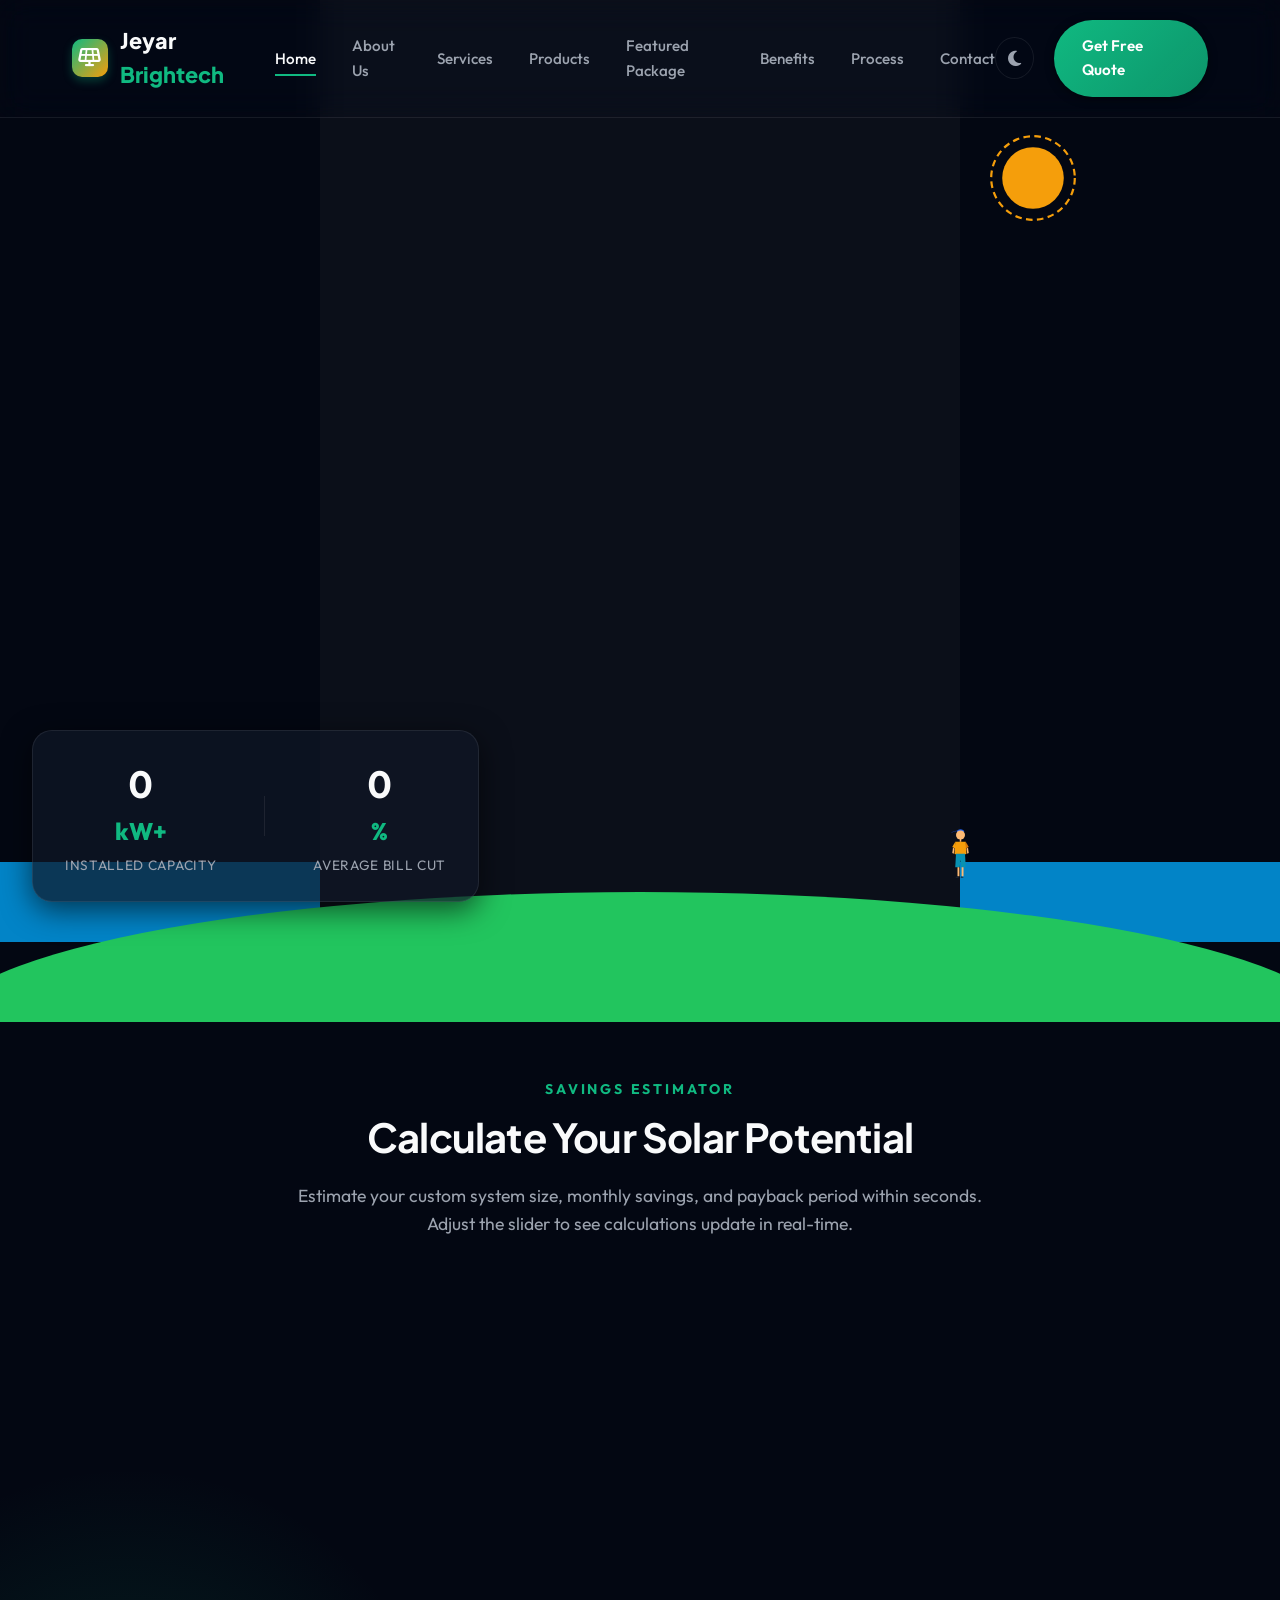
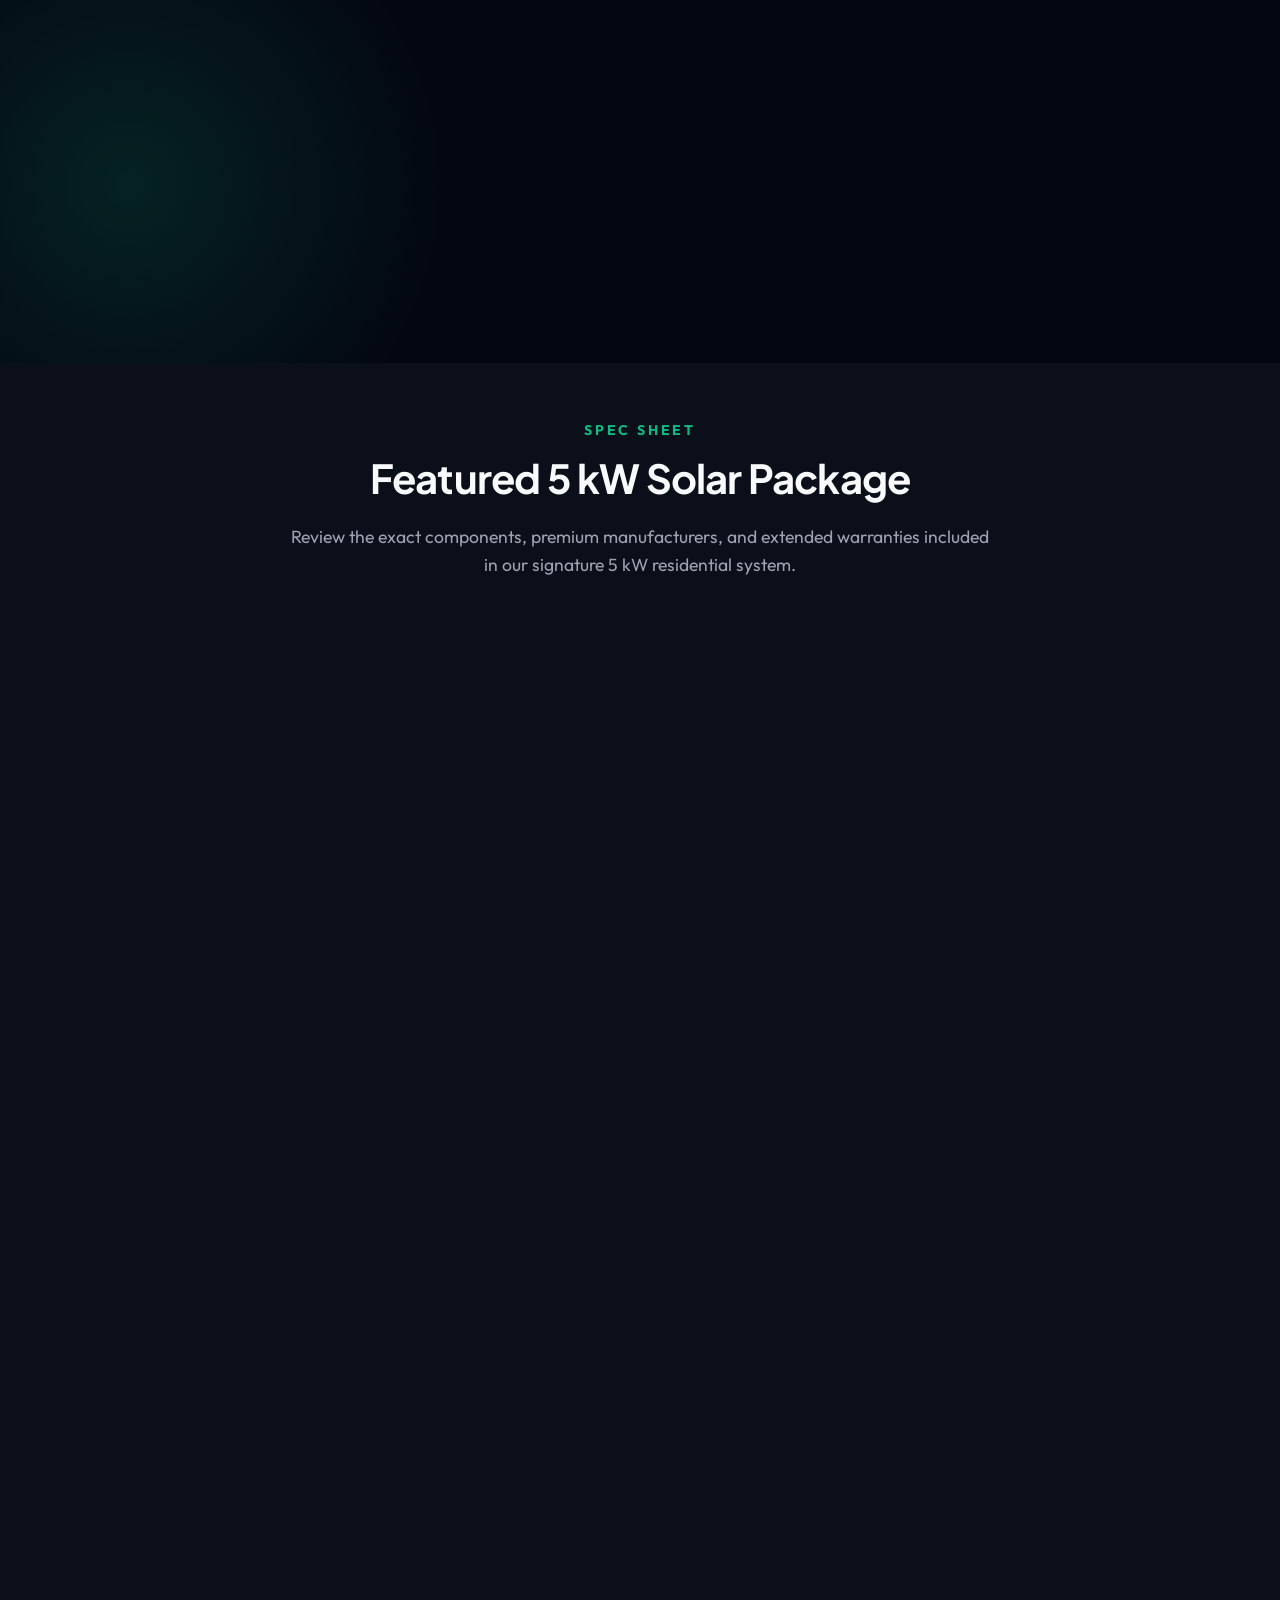
==== commit 48701ebe: "k" ====
--- a/index.html
+++ b/index.html
@@ -35,6 +35,7 @@
                     <li><a href="#" class="nav-link active">Home</a></li>
                     <li><a href="#about" class="nav-link">About Us</a></li>
                     <li><a href="#services" class="nav-link">Services</a></li>
+                    <li><a href="products.html" class="nav-link">Products</a></li>
                     <li><a href="#package" class="nav-link">Featured Package</a></li>
                     <li><a href="#benefits" class="nav-link">Benefits</a></li>
                     <li><a href="#process" class="nav-link">Process</a></li>
@@ -143,8 +144,8 @@
                         </div>
                         <div style="width: 1px; height: 40px; background-color: var(--border-color);"></div>
                         <div class="stat-item" style="text-align: center;">
-                            <span class="stat-number" data-target="300" style="font-size: 2.25rem; font-weight: 800; color: var(--text-primary); display: inline-block;">0</span><span class="stat-plus" style="font-size: 1.5rem; font-weight: 800; color: var(--accent-emerald);">+</span>
-                            <span class="stat-label" style="display: block; font-size: 0.85rem; color: var(--text-secondary); margin-top: 0.25rem;">Happy Clients</span>
+                            <span class="stat-number" data-target="90" style="font-size: 2.25rem; font-weight: 800; color: var(--text-primary); display: inline-block;">0</span><span class="stat-plus" style="font-size: 1.5rem; font-weight: 800; color: var(--accent-emerald);">%</span>
+                            <span class="stat-label" style="display: block; font-size: 0.85rem; color: var(--text-secondary); margin-top: 0.25rem;">Average Bill Cut</span>
                         </div>
                     </div>
                 </div>
@@ -778,9 +779,9 @@
                 <ul class="footer-links">
                     <li><a href="#">Home</a></li>
                     <li><a href="#about">About Us</a></li>
-                    <li><a href="#solutions">Solutions</a></li>
+                    <li><a href="#services">Services</a></li>
                     <li><a href="#calculator">Solar Calculator</a></li>
-                    <li><a href="#products">Products</a></li>
+                    <li><a href="products.html">Products</a></li>
                 </ul>
             </div>
             
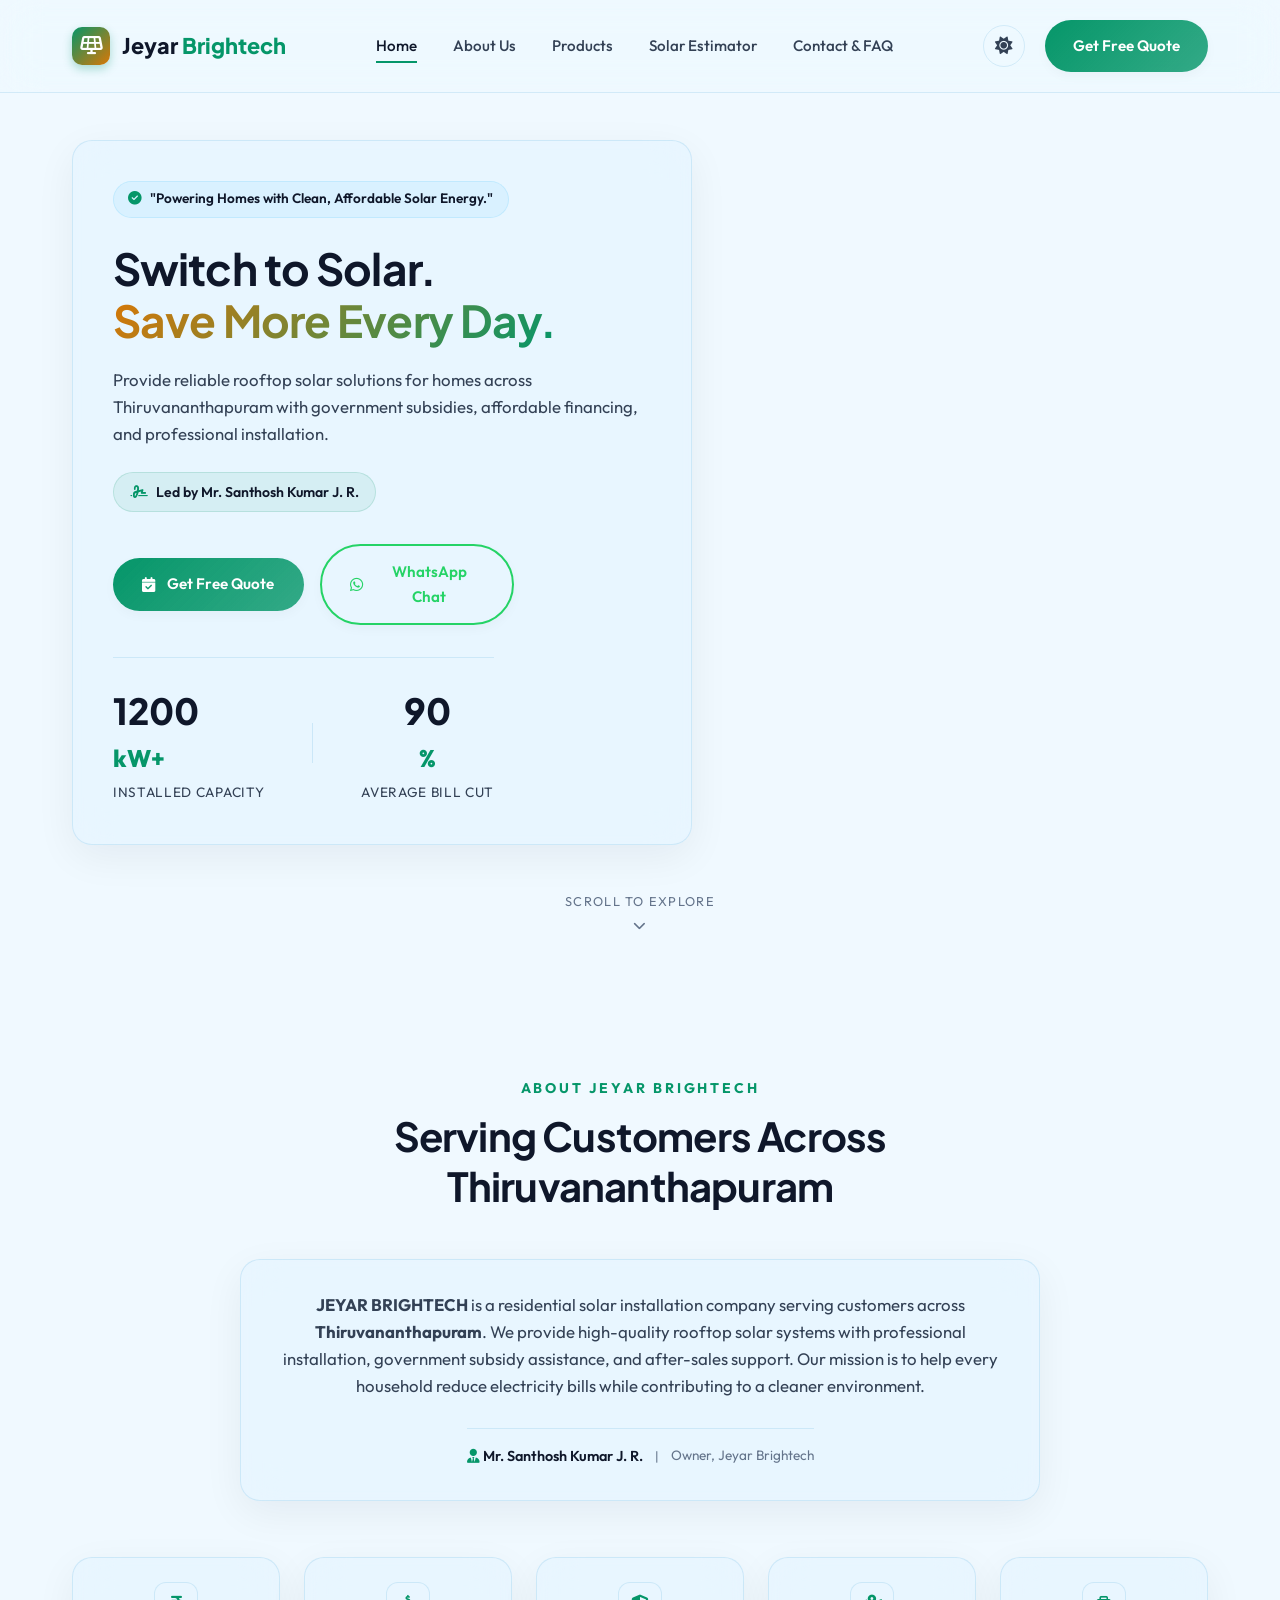
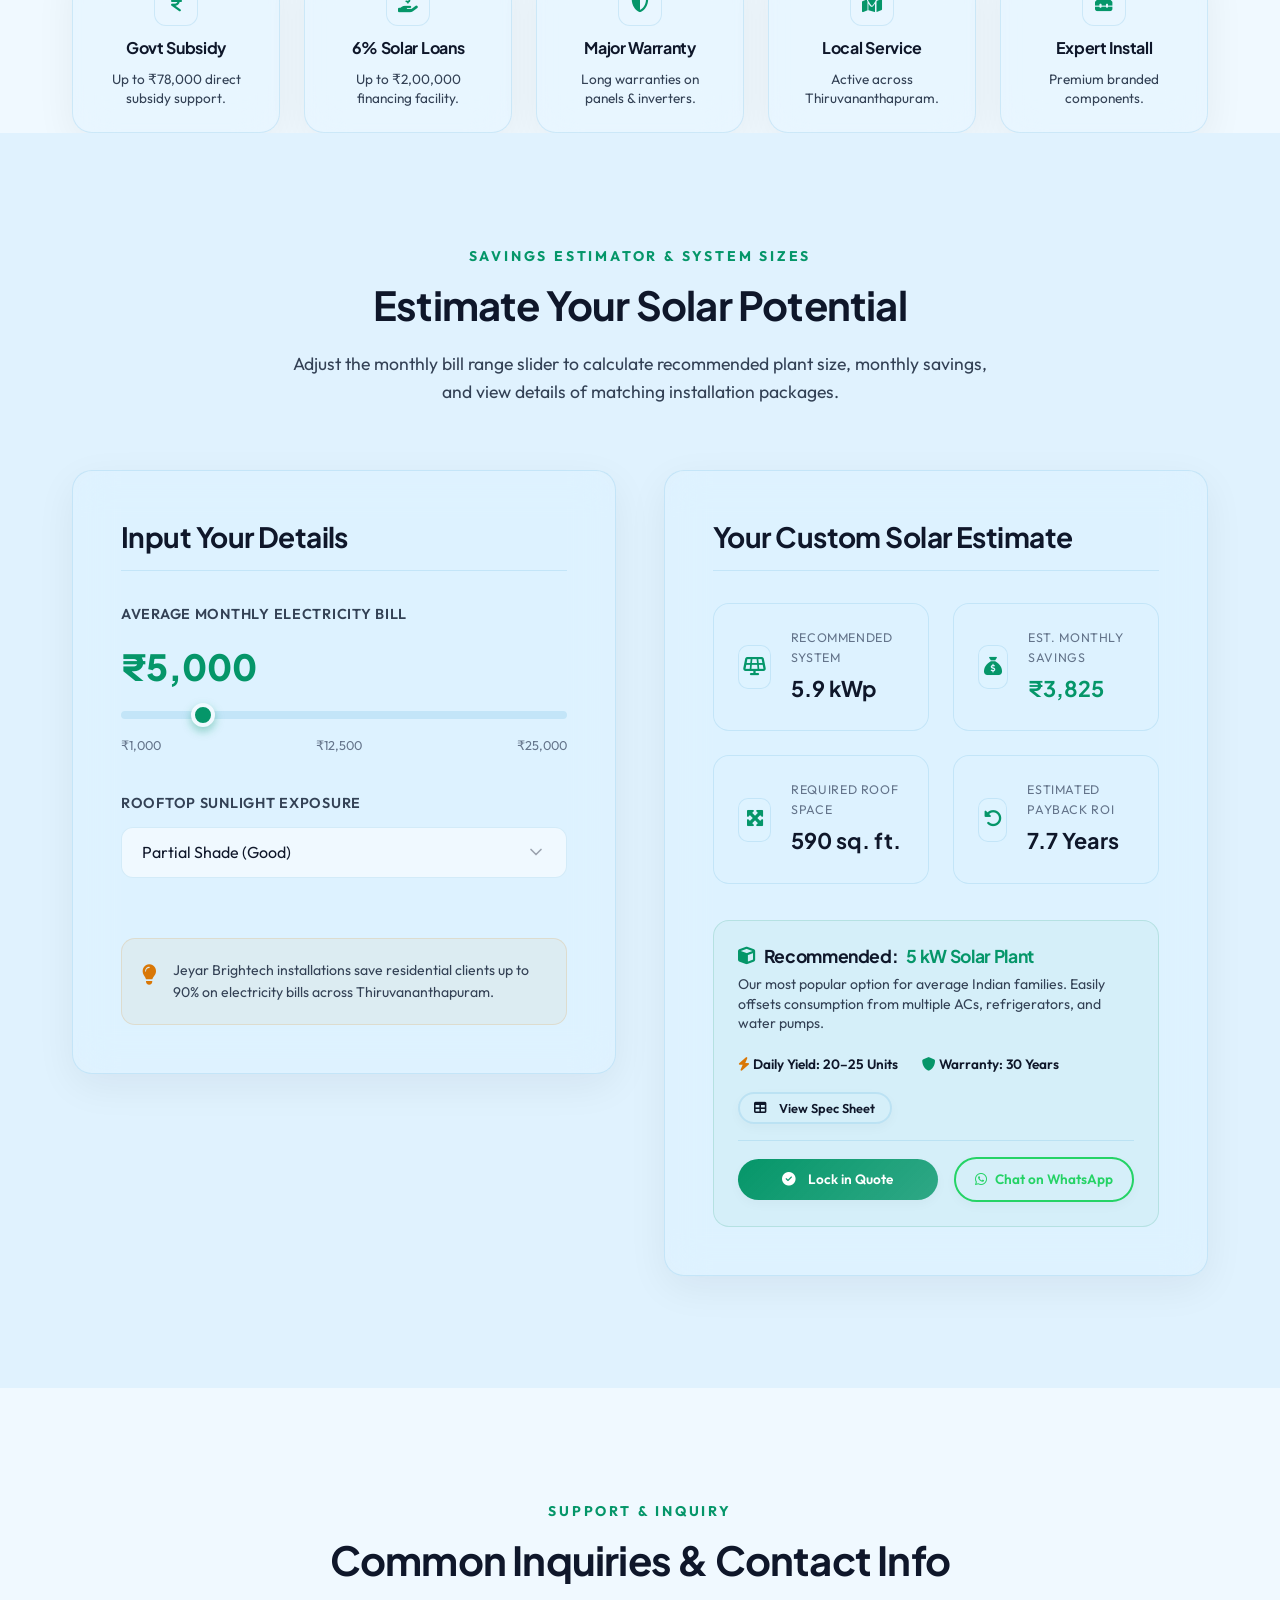
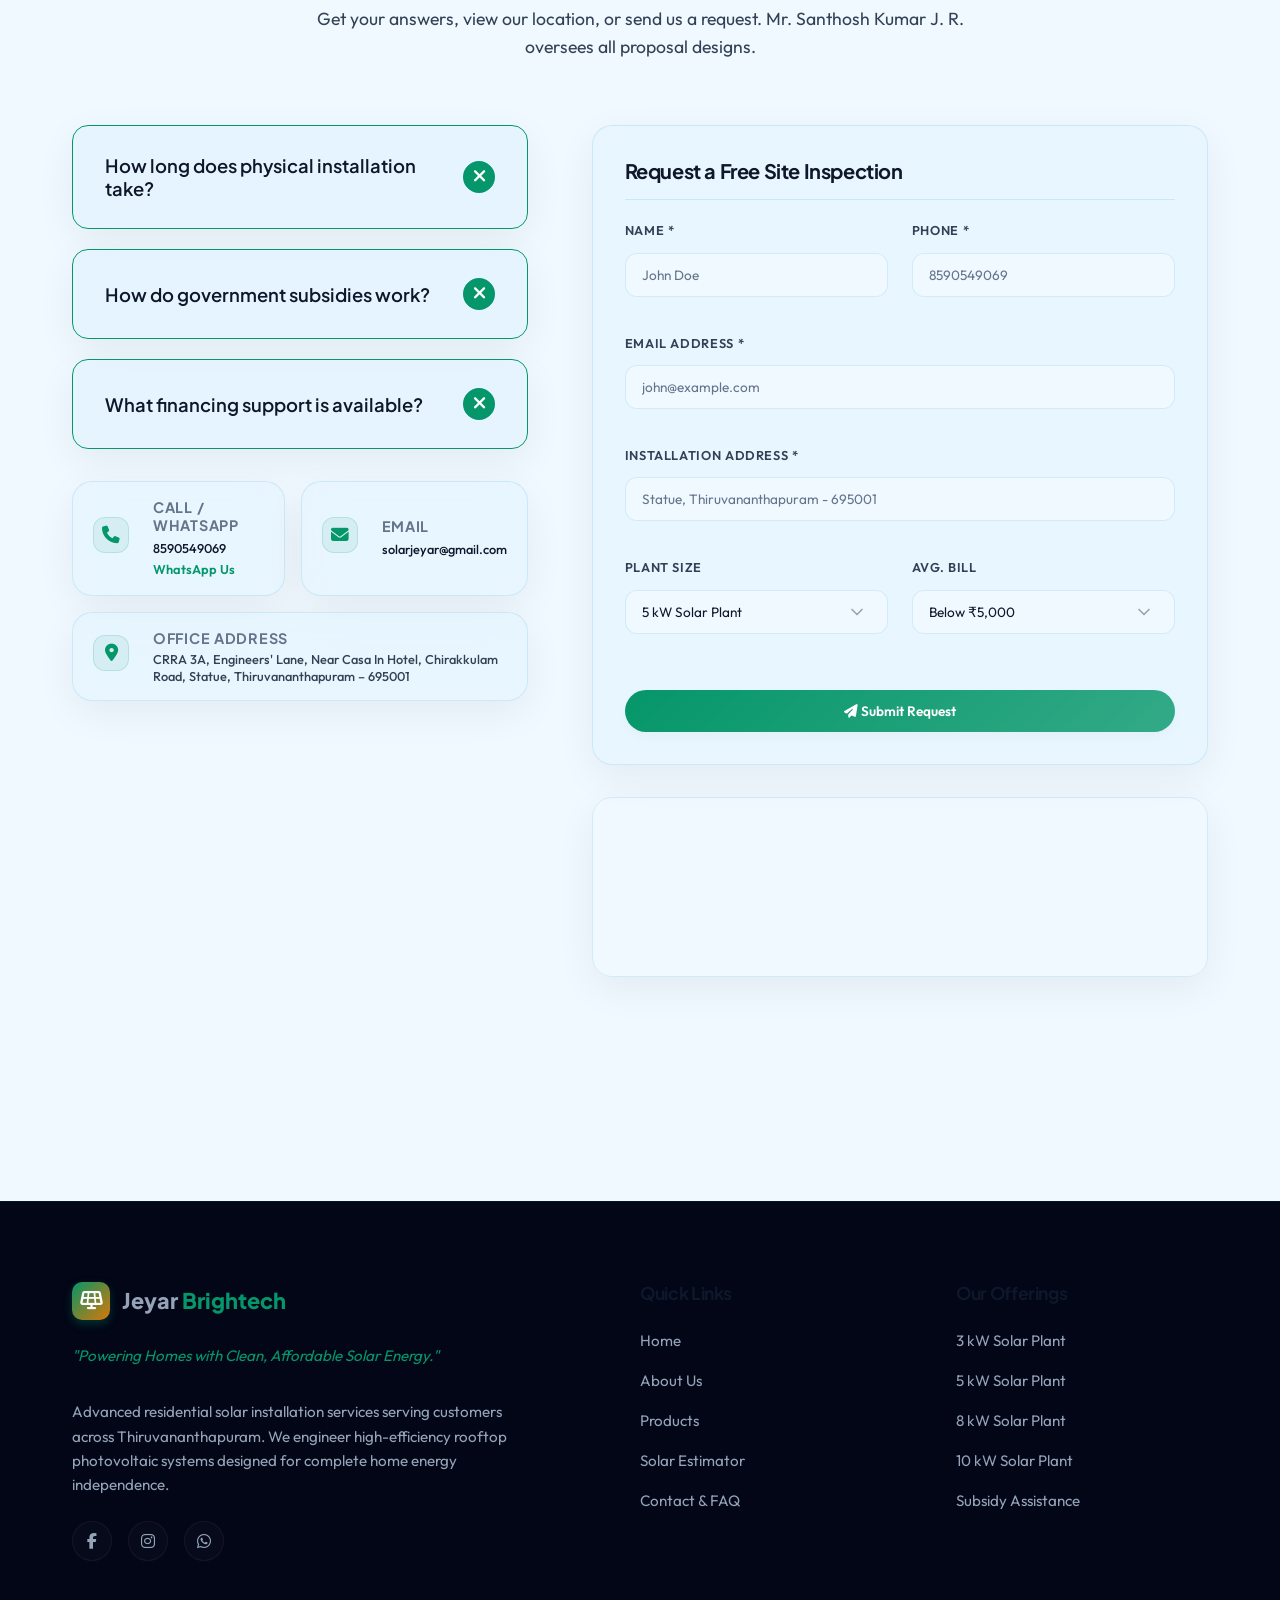
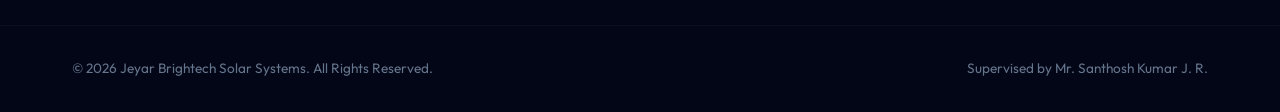
==== commit 31311afd: "j" ====
--- a/index.html
+++ b/index.html
@@ -34,12 +34,9 @@
                 <ul class="nav-list">
                     <li><a href="#" class="nav-link active">Home</a></li>
                     <li><a href="#about" class="nav-link">About Us</a></li>
-                    <li><a href="#services" class="nav-link">Services</a></li>
                     <li><a href="products.html" class="nav-link">Products</a></li>
-                    <li><a href="#package" class="nav-link">Featured Package</a></li>
-                    <li><a href="#benefits" class="nav-link">Benefits</a></li>
-                    <li><a href="#process" class="nav-link">Process</a></li>
-                    <li><a href="#contact" class="nav-link">Contact</a></li>
+                    <li><a href="#calculator" class="nav-link">Solar Estimator</a></li>
+                    <li><a href="#contact" class="nav-link">Contact & FAQ</a></li>
                 </ul>
             </nav>
 
@@ -60,62 +57,9 @@
     <main>
         <!-- Hero Section -->
         <section class="hero" id="home">
-            <!-- Weather Landscape Background Elements -->
-            <div class="hero-stars"></div>
-            
-            <div class="hero-sun-container">
-                <svg class="scene-sun" viewBox="0 0 100 100" xmlns="http://www.w3.org/2000/svg" style="width: 100%; height: 100%;">
-                    <circle cx="50" cy="50" r="28" fill="#f59e0b" />
-                    <circle cx="50" cy="50" r="38" fill="none" stroke="#f59e0b" stroke-width="2" stroke-dasharray="6,4" class="sun-rays" />
-                </svg>
-            </div>
-            
-            <div class="hero-moon-container">
-                <svg class="scene-moon" viewBox="0 0 100 100" xmlns="http://www.w3.org/2000/svg" style="width: 100%; height: 100%;">
-                    <path d="M50 20 A30 30 0 1 0 80 50 A22 22 0 1 1 50 20 Z" fill="#e2e8f0" />
-                </svg>
-            </div>
-
-            <div class="hero-sea"></div>
-            <div class="hero-hill"></div>
-            
-            <div class="hero-boy-container">
-                <svg class="scene-boy" viewBox="0 0 100 150" xmlns="http://www.w3.org/2000/svg" style="width: 100%; height: 100%;">
-                    <!-- Boy Cap (backward cap, blue) -->
-                    <path d="M 45 25 C 45 20, 55 20, 55 25 Z" fill="#2563eb" />
-                    <path d="M 47 23 C 47 23, 40 24, 37 26 Z" fill="#1d4ed8" /> <!-- visor -->
-                    
-                    <!-- Head -->
-                    <circle cx="50" cy="29" r="6" fill="#fdba74" />
-                    
-                    <!-- Neck -->
-                    <rect x="49" y="34" width="2" height="4" fill="#fdba74" />
-                    
-                    <!-- Shirt (Yellow/Orange) -->
-                    <path d="M 43 38 L 57 38 L 58 54 L 52 57 L 48 57 L 42 54 Z" fill="#f59e0b" />
-                    <path d="M 43 38 L 39 45 L 43 47 Z" fill="#f59e0b" /> <!-- sleeve L -->
-                    <path d="M 57 38 L 61 45 L 57 47 Z" fill="#d97706" /> <!-- sleeve R -->
-                    
-                    <!-- Arms -->
-                    <path d="M 40 46 L 39 53 L 41 54 L 42 47 Z" fill="#fdba74" />
-                    <path d="M 60 46 L 61 53 L 59 54 L 58 47 Z" fill="#fdba74" />
-                    
-                    <!-- Shorts (Teal/Blue) -->
-                    <path d="M 44 54 L 56 54 L 57 72 L 51 72 L 50 62 L 49 72 L 43 72 Z" fill="#0891b2" />
-                    
-                    <!-- Legs -->
-                    <rect x="46" y="72" width="2.5" height="12" fill="#fdba74" />
-                    <rect x="51.5" y="72" width="2.5" height="12" fill="#fdba74" />
-                    
-                    <!-- Shoes -->
-                    <path d="M 46 84 L 43 86 L 48 86 Z" fill="#1e293b" />
-                    <path d="M 51.5 84 L 54.5 86 L 50 86 Z" fill="#1e293b" />
-                </svg>
-            </div>
-
             <!-- Content Overlays -->
             <div class="container hero-container" style="position: relative; z-index: 5;">
-                <div class="hero-content card glass-card reveal" style="padding: 2.5rem; max-width: 620px; box-shadow: var(--shadow-md); margin-bottom: 2rem;">
+                <div class="hero-content card glass-card reveal" style="padding: 2.5rem; max-width: 620px; box-shadow: var(--shadow-md);">
                     <div class="badge animate-fade-in" style="margin-bottom: 1.5rem; background: rgba(56, 189, 248, 0.08); border: 1px solid rgba(56, 189, 248, 0.15);">
                         <span class="badge-icon"><i class="fa-solid fa-circle-check text-emerald"></i></span>
                         <span style="color: var(--text-primary); font-weight: 600;">"Powering Homes with Clean, Affordable Solar Energy."</span>
@@ -129,16 +73,14 @@
                     <div class="owner-tag animate-slide-up" style="margin-bottom: 2rem;">
                         <span class="owner-badge" style="background: rgba(var(--accent-emerald-rgb), 0.08); border: 1px solid rgba(var(--accent-emerald-rgb), 0.15); color: var(--text-primary); padding: 0.5rem 1rem; border-radius: 30px; font-size: 0.88rem; font-weight: 600;"><i class="fa-solid fa-signature text-emerald"></i> Led by Mr. Santhosh Kumar J. R.</span>
                     </div>
-                    <div class="hero-actions animate-slide-up" style="display: flex; gap: 1rem; flex-wrap: wrap;">
+                    <div class="hero-actions animate-slide-up" style="display: flex; gap: 1rem; flex-wrap: wrap; margin-bottom: 2rem;">
                         <a href="#contact" class="btn btn-primary" style="flex: 1; min-width: 160px; text-align: center;"><i class="fa-solid fa-calendar-check"></i> Get Free Quote</a>
                         <a href="https://wa.me/917306670442" target="_blank" class="btn btn-outline" style="flex: 1; min-width: 180px; text-align: center; border-color: #25d366; color: #25d366; display: inline-flex; align-items: center; justify-content: center; text-decoration: none;"><i class="fa-brands fa-whatsapp"></i> WhatsApp Chat</a>
                     </div>
-                </div>
-                
-                <div class="hero-graphics animate-fade-in" style="z-index: 5;">
+                    
                     <!-- Elegant Glass Floating Stats -->
-                    <div class="glass-card" style="padding: 1.5rem 2rem; box-shadow: var(--shadow-md); border-radius: 20px; backdrop-filter: var(--glass-blur); display: flex; gap: 3rem; align-items: center;">
-                        <div class="stat-item" style="text-align: center;">
+                    <div style="padding-top: 1.5rem; border-top: 1px solid var(--border-color); display: flex; gap: 3rem; align-items: center;">
+                        <div class="stat-item" style="text-align: left;">
                             <span class="stat-number" data-target="1200" style="font-size: 2.25rem; font-weight: 800; color: var(--text-primary); display: inline-block;">0</span><span class="stat-plus" style="font-size: 1.5rem; font-weight: 800; color: var(--accent-emerald);">kW+</span>
                             <span class="stat-label" style="display: block; font-size: 0.85rem; color: var(--text-secondary); margin-top: 0.25rem;">Installed Capacity</span>
                         </div>
@@ -151,142 +93,119 @@
                 </div>
             </div>
             
-            <div class="scroll-indicator">
+            <div class="scroll-indicator" style="z-index: 5;">
                 <span>Scroll to explore</span>
-
-        <!-- Services Section -->
-        <section class="solutions section bg-alt" id="services">
+                <i class="fa-solid fa-chevron-down scroll-bounce"></i>
+            </div>
+        </section>
+
+        <!-- About Us Section -->
+        <section class="about section" id="about">
+            <div class="container">
+                <div class="section-header" style="margin-bottom: 3rem;">
+                    <span class="section-subtitle">About JEYAR BRIGHTECH</span>
+                    <h2 class="section-title">Serving Customers Across Thiruvananthapuram</h2>
+                </div>
+                
+                <!-- Core Mission Text (Reduced Size & Centered) -->
+                <div class="card glass-card reveal" style="max-width: 800px; margin: 0 auto 3.5rem auto; padding: 2rem 2.5rem; text-align: center;">
+                    <p style="font-size: 1.05rem; line-height: 1.6; color: var(--text-secondary); margin-bottom: 1.25rem;">
+                        <strong>JEYAR BRIGHTECH</strong> is a residential solar installation company serving customers across <strong>Thiruvananthapuram</strong>. We provide high-quality rooftop solar systems with professional installation, government subsidy assistance, and after-sales support. Our mission is to help every household reduce electricity bills while contributing to a cleaner environment.
+                    </p>
+                    <div style="display: inline-flex; align-items: center; gap: 0.75rem; border-top: 1px solid var(--border-color); padding-top: 1rem; margin-top: 0.5rem;">
+                        <span style="font-size: 0.9rem; font-weight: 600; color: var(--text-primary);"><i class="fa-solid fa-user-tie text-emerald"></i> Mr. Santhosh Kumar J. R.</span>
+                        <span style="color: var(--text-muted); font-size: 0.8rem;">|</span>
+                        <span style="font-size: 0.85rem; color: var(--text-muted);">Owner, Jeyar Brightech</span>
+                    </div>
+                </div>
+                
+                <!-- Highlights Row (One Specific Row) -->
+                <div class="about-highlights-row">
+                    <div class="value-card card glass-card reveal" style="padding: 1.5rem; flex-direction: column; align-items: center; text-align: center; gap: 0.75rem; display: flex; height: 100%;">
+                        <div class="value-icon" style="margin: 0; width: 44px; height: 44px; font-size: 1.1rem; flex-shrink: 0;"><i class="fa-solid fa-indian-rupee-sign"></i></div>
+                        <h4 style="font-size: 1rem; margin: 0; font-weight: 700;">Govt Subsidy</h4>
+                        <p style="font-size: 0.85rem; color: var(--text-secondary); margin: 0; line-height: 1.4;">Up to ₹78,000 direct subsidy support.</p>
+                    </div>
+                    
+                    <div class="value-card card glass-card reveal" style="padding: 1.5rem; flex-direction: column; align-items: center; text-align: center; gap: 0.75rem; display: flex; height: 100%;">
+                        <div class="value-icon" style="margin: 0; width: 44px; height: 44px; font-size: 1.1rem; flex-shrink: 0;"><i class="fa-solid fa-hand-holding-dollar"></i></div>
+                        <h4 style="font-size: 1rem; margin: 0; font-weight: 700;">6% Solar Loans</h4>
+                        <p style="font-size: 0.85rem; color: var(--text-secondary); margin: 0; line-height: 1.4;">Up to ₹2,00,000 financing facility.</p>
+                    </div>
+                    
+                    <div class="value-card card glass-card reveal" style="padding: 1.5rem; flex-direction: column; align-items: center; text-align: center; gap: 0.75rem; display: flex; height: 100%;">
+                        <div class="value-icon" style="margin: 0; width: 44px; height: 44px; font-size: 1.1rem; flex-shrink: 0;"><i class="fa-solid fa-shield-halved"></i></div>
+                        <h4 style="font-size: 1rem; margin: 0; font-weight: 700;">Major Warranty</h4>
+                        <p style="font-size: 0.85rem; color: var(--text-secondary); margin: 0; line-height: 1.4;">Long warranties on panels & inverters.</p>
+                    </div>
+
+                    <div class="value-card card glass-card reveal" style="padding: 1.5rem; flex-direction: column; align-items: center; text-align: center; gap: 0.75rem; display: flex; height: 100%;">
+                        <div class="value-icon" style="margin: 0; width: 44px; height: 44px; font-size: 1.1rem; flex-shrink: 0;"><i class="fa-solid fa-map-location-dot"></i></div>
+                        <h4 style="font-size: 1rem; margin: 0; font-weight: 700;">Local Service</h4>
+                        <p style="font-size: 0.85rem; color: var(--text-secondary); margin: 0; line-height: 1.4;">Active across Thiruvananthapuram.</p>
+                    </div>
+
+                    <div class="value-card card glass-card reveal" style="padding: 1.5rem; flex-direction: column; align-items: center; text-align: center; gap: 0.75rem; display: flex; height: 100%;">
+                        <div class="value-icon" style="margin: 0; width: 44px; height: 44px; font-size: 1.1rem; flex-shrink: 0;"><i class="fa-solid fa-toolbox"></i></div>
+                        <h4 style="font-size: 1rem; margin: 0; font-weight: 700;">Expert Install</h4>
+                        <p style="font-size: 0.85rem; color: var(--text-secondary); margin: 0; line-height: 1.4;">Premium branded components.</p>
+                    </div>
+                </div>
+            </div>
+        </sectio        <!-- Interactive Solar Savings Calculator & Packages Section -->
+        <section class="calculator section bg-alt" id="calculator">
             <div class="container">
                 <div class="section-header">
-                    <span class="section-subtitle">Services</span>
-                    <h2 class="section-title">Our Residential Solar Offerings</h2>
-                    <p class="section-desc">We offer pre-configured, high-efficiency solar plants customized to match your home energy requirement profile.</p>
-                </div>
-                
-                <div class="solutions-grid">
-                    <!-- 3 kW Service Card -->
-                    <div class="solution-card card glass-card reveal">
-                        <div class="solution-icon"><i class="fa-solid fa-house-chimney"></i></div>
-                        <h3>3 kW Residential Solar Plant</h3>
-                        <p>Perfect for small to medium households. Ideal for offsetting power bills of standard appliances, lighting, fans, and a single air conditioner.</p>
-                        <ul class="solution-list">
-                            <li><i class="fa-solid fa-bolt text-emerald"></i> Ideal for bills around ₹2,000–₹4,000</li>
-                            <li><i class="fa-solid fa-check text-emerald"></i> Subsidy benefit eligible</li>
-                            <li><i class="fa-solid fa-check text-emerald"></i> Standard roof space required</li>
-                        </ul>
-                    </div>
-                    
-                    <!-- 5 kW Service Card -->
-                    <div class="solution-card card glass-card reveal">
-                        <div class="solution-icon"><i class="fa-solid fa-house-flag"></i></div>
-                        <h3>5 kW Residential Solar Plant</h3>
-                        <p>Our most popular option for average Indian families. Easily offsets consumption from multiple ACs, refrigerators, and water pumps.</p>
-                        <ul class="solution-list">
-                            <li><i class="fa-solid fa-bolt text-emerald"></i> Ideal for bills around ₹4,000–₹7,000</li>
-                            <li><i class="fa-solid fa-check text-emerald"></i> Average 20–25 Units daily yield</li>
-                    <span class="section-subtitle">Our Services</span>
-                    <h2 class="section-title">End-to-End Solar Solutions</h2>
-                    <p class="section-desc">From custom rooftop solar designs to smart battery storage integrations, we design residential solar solutions that fit your family's needs.</p>
-                </div>
-                
-                <div class="solutions-grid">
-                    <div class="solution-card card glass-card reveal">
-                        <div class="solution-icon"><i class="fa-solid fa-house-chimney"></i></div>
-                        <h3>Residential Solar Systems</h3>
-                        <p>Turn your home into a self-sustaining power plant. Significantly lower your monthly electricity bill, protect appliances from spikes, and increase property value.</p>
-                        <ul class="solution-list">
-                            <li><i class="fa-solid fa-check text-emerald"></i> Hybrid or On-grid solutions</li>
-                            <li><i class="fa-solid fa-check text-emerald"></i> Net-metering configuration</li>
-                            <li><i class="fa-solid fa-check text-emerald"></i> Sleek rooftop mounts</li>
-                        </ul>
-                    </div>
-                    
-                    <div class="solution-card card glass-card reveal">
-                        <div class="solution-icon"><i class="fa-solid fa-network-wired"></i></div>
-                        <h3>Net-Metering Integration</h3>
-                        <p>Sell surplus midday power back to the grid. We manage all paperwork, governmental net-metering approvals, and bidirectional meter setups for your utility offset.</p>
-                        <ul class="solution-list">
-                        </div>
-                    </div>
-                </div>
-            </div>
-                    </div>
-                </div>
-
-                <!-- Additional Services Block -->
-                <div style="margin-top: 5rem;" class="reveal">
-                    <h3 style="font-size: 1.6rem; margin-bottom: 0.5rem; text-align: center;">Additional Services</h3>
-                    <p style="color: var(--text-secondary); text-align: center; margin-bottom: 2rem;">We support your entire solar transition journey from beginning to end.</p>
-                    <div class="additional-services-tags" style="justify-content: center;">
-                        <span class="service-tag"><i class="fa-solid fa-tools"></i> Roof Enhancement (if required)</span>
-                        <span class="service-tag"><i class="fa-solid fa-circle-check"></i> Complete Installation</span>
-                        <span class="service-tag"><i class="fa-solid fa-hands-helping"></i> Government Subsidy Assistance</span>
-                        <span class="service-tag"><i class="fa-solid fa-comments"></i> Solar Consultation</span>
-                        <span class="service-tag"><i class="fa-solid fa-headset"></i> After-sales Support</span>
-                    </div>
-                </div>
-            </div>
-        </section>
-
-        <!-- Interactive Solar Savings Calculator Section -->
-        <section class="calculator section" id="calculator">
-            <div class="calc-bg-glow"></div>
-            <div class="container">
-                <div class="section-header">
-                    <span class="section-subtitle">Savings Estimator</span>
-                    <h2 class="section-title">Calculate Your Solar Potential</h2>
-                    <p class="section-desc">Estimate your custom system size, monthly savings, and payback period within seconds. Adjust the slider to see calculations update in real-time.</p>
+                    <span class="section-subtitle">Savings Estimator & System Sizes</span>
+                    <h2 class="section-title">Estimate Your Solar Potential</h2>
+                    <p class="section-desc">Adjust the monthly bill range slider to calculate recommended plant size, monthly savings, and view details of matching installation packages.</p>
                 </div>
                 
                 <div class="calculator-grid">
                     <!-- Calculator Inputs -->
-                    <div class="calc-input-block card glass-card reveal">
-                        <h3>Input Your Details</h3>
-                        <div class="form-group">
-                            <label for="monthly-bill">Average Monthly Electricity Bill (INR)</label>
-                            <div class="bill-slider-container">
-                                <span class="slider-val-display" id="bill-display">₹5,000</span>
-                                <input type="range" id="monthly-bill" min="1000" max="50000" step="500" value="5000" class="custom-slider">
-                                <div class="slider-labels">
-                                    <span>₹1,000</span>
-                                    <span>₹25,000</span>
-                                    <span>₹50,000</span>
-                                </div>
+                    <div class="calc-input-block card glass-card reveal" style="display: flex; flex-direction: column; justify-content: space-between;">
+                        <div>
+                            <h3>Input Your Details</h3>
+                            
+                            <div class="form-group">
+                                <label for="monthly-bill">Average Monthly Electricity Bill</label>
+                                <div class="bill-slider-container">
+                                    <span class="slider-val-display" id="bill-display">₹5,000</span>
+                                    <input type="range" id="monthly-bill" min="1000" max="25000" step="500" value="5000" class="custom-slider">
+                                    <div class="slider-labels">
+                                        <span>₹1,000</span>
+                                        <span>₹12,500</span>
+                                        <span>₹25,000</span>
+                                    </div>
+                                </div>
+                            </div>
+                            
+                            <div class="form-group">
+                                <label for="solar-exposure">Rooftop Sunlight Exposure</label>
+                                <select id="solar-exposure" class="custom-select">
+                                    <option value="1.0">Optimal (Unshaded / All Day)</option>
+                                    <option value="0.85" selected>Partial Shade (Good)</option>
+                                    <option value="0.70">High Shade (Needs Assessment)</option>
+                                </select>
                             </div>
                         </div>
                         
-                        <div class="form-group">
-                            <label>Installation Scope</label>
-                            <div class="property-toggle-btn-group">
-                                <div class="prop-btn active" style="flex: 1; cursor: default;"><i class="fa-solid fa-house"></i> Residential Rooftop Solar</div>
-                            </div>
-                        </div>
-                        
-                        <div class="form-group">
-                            <label for="solar-exposure">Rooftop Sunlight Exposure</label>
-                            <select id="solar-exposure" class="custom-select">
-                                <option value="1.0">Optimal (Unshaded / All Day)</option>
-                                <option value="0.85" selected>Partial Shade (Good)</option>
-                                <option value="0.70">High Shade (Needs Assessment)</option>
-                            </select>
-                        </div>
-                        
-                        <div class="calc-tips">
+                        <div class="calc-tips" style="margin-top: 1.5rem;">
                             <span class="tip-icon"><i class="fa-solid fa-lightbulb"></i></span>
-                            <p class="tip-text">Jeyar Brightech installations routinely save residential clients up to 90% on their electrical utility expenses.</p>
+                            <p class="tip-text">Jeyar Brightech installations save residential clients up to 90% on electricity bills across Thiruvananthapuram.</p>
                         </div>
                     </div>
                     
-                    <!-- Calculator Outputs -->
+                    <!-- Calculator Outputs & Dynamic Package -->
                     <div class="calc-result-block card glass-card reveal">
-                        <h3>Your Solar Estimate</h3>
+                        <h3>Your Custom Solar Estimate</h3>
                         
                         <div class="results-grid">
                             <div class="result-tile">
                                 <span class="result-icon"><i class="fa-solid fa-solar-panel"></i></span>
                                 <div>
                                     <span class="result-label">Recommended System</span>
-                                    <span class="result-value" id="res-system-size">4.0 kWp</span>
+                                    <span class="result-value" id="res-system-size">5.0 kWp</span>
                                 </div>
                             </div>
                             
@@ -294,15 +213,15 @@
                                 <span class="result-icon"><i class="fa-solid fa-sack-dollar"></i></span>
                                 <div>
                                     <span class="result-label">Est. Monthly Savings</span>
-                                    <span class="result-value text-emerald" id="res-monthly-savings">₹4,250</span>
+                                    <span class="result-value text-emerald" id="res-monthly-savings">₹4,500</span>
                                 </div>
                             </div>
                             
                             <div class="result-tile">
-                                <span class="result-icon"><i class="fa-solid fa-arrows-up-to-line"></i></span>
+                                <span class="result-icon"><i class="fa-solid fa-maximize"></i></span>
                                 <div>
                                     <span class="result-label">Required Roof Space</span>
-                                    <span class="result-value" id="res-roof-space">400 sq. ft.</span>
+                                    <span class="result-value" id="res-roof-space">500 sq. ft.</span>
                                 </div>
                             </div>
                             
@@ -310,94 +229,175 @@
                                 <span class="result-icon"><i class="fa-solid fa-rotate-left"></i></span>
                                 <div>
                                     <span class="result-label">Estimated Payback ROI</span>
-                                    <span class="result-value" id="res-payback">4.2 Years</span>
-                                </div>
-                            </div>
-                        </div>
-                        
-                        <div class="eco-impact-box">
-                            <h4>Annual Carbon Footprint Impact</h4>
-                            <div class="eco-stats">
-                                <div class="eco-stat">
-                                    <span class="eco-icon"><i class="fa-solid fa-tree"></i></span>
-                                    <div>
-                                        <span class="eco-val" id="res-trees">98</span>
-                                        <span class="eco-lbl">Trees Planted / Yr</span>
-                                    </div>
-                                </div>
-                                <div class="eco-stat">
-                                    <span class="eco-icon"><i class="fa-solid fa-car-side"></i></span>
-                                    <div>
-                                        <span class="eco-val" id="res-co2">2.4 Tons</span>
-                                        <span class="eco-lbl">CO2 Emissions Saved</span>
-                                    </div>
-                                </div>
-                            </div>
-                        </div>
-                        
-                        <a href="#contact" class="btn btn-primary btn-block text-center"><i class="fa-solid fa-circle-check"></i> Lock in this Solar Quote</a>
+                                    <span class="result-value" id="res-payback">4.5 Years</span>
+                                </div>
+                            </div>
+                        </div>
+
+                        <!-- Dynamic Recommended Package Card -->
+                        <div class="recommended-package-card" style="margin-top: 2rem; padding: 1.5rem; background: rgba(var(--accent-emerald-rgb), 0.04); border: 1px solid rgba(var(--accent-emerald-rgb), 0.15); border-radius: 16px;">
+                            <h4 style="font-size: 1.1rem; margin-bottom: 0.5rem; color: var(--text-primary); display: flex; align-items: center; gap: 0.5rem; flex-wrap: wrap;">
+                                <i class="fa-solid fa-cube text-emerald"></i> Recommended: <span id="rec-package-name" style="color: var(--accent-emerald); font-weight: 700;">5 kW Solar Plant</span>
+                            </h4>
+                            <p id="rec-package-desc" style="font-size: 0.88rem; color: var(--text-secondary); margin-bottom: 1.25rem; line-height: 1.4;">
+                                Our most popular option for average Indian families. Easily offsets consumption from multiple ACs, refrigerators, and water pumps.
+                            </p>
+                            
+                            <div style="display: flex; justify-content: space-between; align-items: center; flex-wrap: wrap; gap: 1rem; border-bottom: 1px solid var(--border-color); padding-bottom: 1rem; margin-bottom: 1rem;">
+                                <div style="display: flex; gap: 1.5rem;">
+                                    <span style="font-size: 0.85rem; font-weight: 600; color: var(--text-primary);"><i class="fa-solid fa-bolt text-amber"></i> Daily Yield: <span id="rec-package-yield">20–25 Units</span></span>
+                                    <span style="font-size: 0.85rem; font-weight: 600; color: var(--text-primary);"><i class="fa-solid fa-shield text-emerald"></i> Warranty: <span id="rec-package-warranty">30 Years</span></span>
+                                </div>
+                                <button id="toggle-spec-btn" class="btn btn-outline" style="padding: 0.4rem 0.9rem; font-size: 0.8rem; border-color: var(--border-color);"><i class="fa-solid fa-table"></i> View Spec Sheet</button>
+                            </div>
+
+                            <!-- Collapsible Spec Sheet -->
+                            <div id="collapsible-specs" class="hidden" style="transition: all 0.3s ease;">
+                                <div class="spec-table-container">
+                                    <table class="spec-table" style="font-size: 0.8rem; margin: 0; width: 100%;">
+                                        <thead>
+                                            <tr>
+                                                <th>Component</th>
+                                                <th>Brand / Make</th>
+                                                <th>Warranty</th>
+                                            </tr>
+                                        </thead>
+                                        <tbody>
+                                            <tr>
+                                                <td><strong>Solar Panels</strong></td>
+                                                <td>PAHAL / Equalance Topcon</td>
+                                                <td><span class="text-emerald">30 Years</span></td>
+                                            </tr>
+                                            <tr>
+                                                <td><strong>Inverter (with WiFi)</strong></td>
+                                                <td>Selec / Vsole / Equivalent</td>
+                                                <td><span class="text-emerald">10 Years</span></td>
+                                            </tr>
+                                            <tr>
+                                                <td><strong>DC / AC DB Boxes</strong></td>
+                                                <td>L&T / Havells / Equivalent</td>
+                                                <td><span>5 Years</span></td>
+                                            </tr>
+                                            <tr>
+                                                <td><strong>Wiring & Structure</strong></td>
+                                                <td>Polycab / Havells / 16G Pipes</td>
+                                                <td><span>5–10 Years</span></td>
+                                            </tr>
+                                            <tr>
+                                                <td><strong>Earthing & Meter</strong></td>
+                                                <td>Excel / Reputed Make</td>
+                                                <td><span>5 Years</span></td>
+                                            </tr>
+                                        </tbody>
+                                    </table>
+                                </div>
+                            </div>
+                            
+                            <div style="display: flex; gap: 1rem; align-items: center; margin-top: 1rem; flex-wrap: wrap;">
+                                <a href="#contact" class="btn btn-primary" style="flex: 1; text-align: center; padding: 0.6rem 1.2rem; font-size: 0.85rem;"><i class="fa-solid fa-circle-check"></i> Lock in Quote</a>
+                                <a href="https://wa.me/917306670442" target="_blank" class="btn btn-outline" style="border-color: #25d366; color: #25d366; text-decoration: none; padding: 0.6rem 1.2rem; font-size: 0.85rem; display: inline-flex; align-items: center; justify-content: center; gap: 0.5rem;"><i class="fa-brands fa-whatsapp"></i> Chat on WhatsApp</a>
+                            </div>
+                        </div>
                     </div>
                 </div>
             </div>
         </section>
 
-        <!-- Featured Package Section -->
-        <section class="products section bg-alt" id="package">
+        <!-- FAQ & Contact Section -->
+        <section class="contact section" id="contact">
             <div class="container">
                 <div class="section-header">
-                    <span class="section-subtitle">Spec Sheet</span>
-                    <h2 class="section-title">Featured 5 kW Solar Package</h2>
-                    <p class="section-desc">Review the exact components, premium manufacturers, and extended warranties included in our signature 5 kW residential system.</p>
+                    <span class="section-subtitle">Support & Inquiry</span>
+                    <h2 class="section-title">Common Inquiries & Contact Info</h2>
+                    <p class="section-desc">Get your answers, view our location, or send us a request. Mr. Santhosh Kumar J. R. oversees all proposal designs.</p>
                 </div>
                 
-                <div class="card glass-card reveal" style="padding: 2.5rem;">
-                    <div style="display: flex; justify-content: space-between; align-items: center; margin-bottom: 2rem; flex-wrap: wrap; gap: 1rem;">
-                        <div>
-                            <h3 style="font-size: 1.5rem; margin-bottom: 0.25rem;">System Specifications Table</h3>
-                            <p style="color: var(--text-secondary); font-size: 0.95rem;">High-durability residential fittings for Thiruvananthapuram homes.</p>
-                        </div>
-                        <div style="padding: 0.5rem 1.25rem; background-color: rgba(var(--accent-amber-rgb), 0.08); border: 1px solid rgba(var(--accent-amber-rgb), 0.2); border-radius: 12px; font-weight: 600; color: var(--accent-amber); font-size: 0.9rem;">
-                            <i class="fa-solid fa-chart-line"></i> Expected Generation: 20–25 Units / Day
-                        </div>
-                    </div>
-
-                    <div class="spec-table-container">
-                        <table class="spec-table">
-                            <thead>
-                                <tr>
-                                    <th>Component</th>
-                                    <th>Brand / Make</th>
-                                    <th>Warranty</th>
-                                </tr>
-                            </thead>
-                            <tbody>
-                                <tr>
-                                    <td><strong>Solar Panels</strong></td>
-                                    <td>PAHAL / Equalance Topcon</td>
-                                    <td><span class="text-emerald">30 Years</span></td>
-                                </tr>
-                                <tr>
-                                    <td><strong>5 kW Inverter with WiFi Monitoring</strong></td>
-                                    <td>Selec / Vsole / Equivalent</td>
-                                    <td><span class="text-emerald">10 Years</span></td>
-                                </tr>
-                                <tr>
-                                    <td><strong>DC Distribution Board</strong></td>
-                                    <td>L&T / Havells / Equivalent</td>
-                                    <td><span>5 Years</span></td>
-                                </tr>
-                                <tr>
-                                    <td><strong>AC Distribution Box</strong></td>
-                                    <td>L&T / Havells / Equivalent</td>
-                                    <td><span>5 Years</span></td>
-                                </tr>
-                                <tr>
-                                    <td><strong>Solar Meter with Box</strong></td>
-                                    <td>Reputed Make</td>
-                                    <td><span>5 Years</span></td>
-                                </tr>
-                                <tr>
-                                    <td><strong>Mounting Structure</strong></td>
+                <div class="contact-grid">
+                    <!-- Left Column: FAQ & Contact Info -->
+                    <div style="display: flex; flex-direction: column; gap: 2rem;">
+                        <!-- FAQ Accordion -->
+                        <div class="faq-accordion-list" style="margin-top: 0;">
+                            <div class="faq-item card glass-card reveal">
+                                <button class="faq-question">
+                                    <span>How long does physical installation take?</span>
+                                    <span class="faq-toggle-icon"><i class="fa-solid fa-plus"></i></span>
+                                </button>
+                                <div class="faq-answer">
+                                    <p>Physical installation of frames, wiring, and panel arrays takes 1 to 2 days. Net-metering approval with KSEB (Kerala State Electricity Board) may take an additional 10 to 15 days.</p>
+                                </div>
+                            </div>
+                            
+                            <div class="faq-item card glass-card reveal">
+                                <button class="faq-question">
+                                    <span>How do government subsidies work?</span>
+                                    <span class="faq-toggle-icon"><i class="fa-solid fa-plus"></i></span>
+                                </button>
+                                <div class="faq-answer">
+                                    <p>Residential homes in Thiruvananthapuram can receive government subsidies up to ₹78,000. Our team handles the application paperwork directly on the national solar portal.</p>
+                                </div>
+                            </div>
+                            
+                            <div class="faq-item card glass-card reveal">
+                                <button class="faq-question">
+                                    <span>What financing support is available?</span>
+                                    <span class="faq-toggle-icon"><i class="fa-solid fa-plus"></i></span>
+                                </button>
+                                <div class="faq-answer">
+                                    <p>We assist in securing solar loan facilities of up to ₹2,00,000 at a competitive 6% interest rate to help you transition with minimal upfront capital.</p>
+                                </div>
+                            </div>
+                        </div>
+
+                        <!-- Contact Info Cards -->
+                        <div style="display: grid; grid-template-columns: 1fr 1fr; gap: 1rem;">
+                            <div class="info-card card glass-card reveal" style="padding: 1rem 1.25rem;">
+                                <div class="info-icon" style="font-size: 1.1rem; width: 36px; height: 36px; margin-bottom: 0.5rem;"><i class="fa-solid fa-phone"></i></div>
+                                <div>
+                                    <h4 style="font-size: 0.9rem;">Call / WhatsApp</h4>
+                                    <p style="font-size: 0.8rem; margin: 0;"><a href="tel:8590549069">8590549069</a></p>
+                                    <p style="font-size: 0.8rem; margin: 0;"><a href="https://wa.me/917306670442" target="_blank" style="color: var(--accent-emerald); font-weight: 600;">WhatsApp Us</a></p>
+                                </div>
+                            </div>
+                            
+                            <div class="info-card card glass-card reveal" style="padding: 1rem 1.25rem;">
+                                <div class="info-icon" style="font-size: 1.1rem; width: 36px; height: 36px; margin-bottom: 0.5rem;"><i class="fa-solid fa-envelope"></i></div>
+                                <div>
+                                    <h4 style="font-size: 0.9rem;">Email</h4>
+                                    <p style="font-size: 0.8rem; margin: 0;"><a href="mailto:solarjeyar@gmail.com">solarjeyar@gmail.com</a></p>
+                                </div>
+                            </div>
+
+                            <div class="info-card card glass-card reveal" style="padding: 1rem 1.25rem; grid-column: span 2;">
+                                <div class="info-icon" style="font-size: 1.1rem; width: 36px; height: 36px; margin-bottom: 0.5rem;"><i class="fa-solid fa-location-dot"></i></div>
+                                <div>
+                                    <h4 style="font-size: 0.9rem;">Office Address</h4>
+                                    <p style="font-size: 0.8rem; color: var(--text-secondary); line-height: 1.3; margin: 0;">
+                                        CRRA 3A, Engineers' Lane, Near Casa In Hotel, Chirakkulam Road, Statue, Thiruvananthapuram – 695001
+                                    </p>
+                                </div>
+                            </div>
+                        </div>
+                    </div>
+                    
+                    <!-- Right Column: Request a Quote & Map -->
+                    <div style="display: flex; flex-direction: column; gap: 2rem;">
+                        <!-- Contact Form -->
+                        <div class="contact-form-block card glass-card reveal" style="margin-top: 0; padding: 2rem;">
+                            <h3 style="font-size: 1.25rem; margin-bottom: 1.25rem;">Request a Free Site Inspection</h3>
+                            <form id="solar-contact-form" autocomplete="on">
+                                <div class="form-row">
+                                    <div class="form-group flex-1">
+                                        <label for="contact-name" style="font-size: 0.8rem;">Name *</label>
+                                        <input type="text" id="contact-name" name="name" placeholder="John Doe" style="padding: 0.75rem 1rem; font-size: 0.85rem;" required>
+                                    </div>
+                                    <div class="form-group flex-1">
+                                        <label for="contact-phone" style="font-size: 0.8rem;">Phone *</label>
+                                        <input type="tel" id="contact-phone" name="phone" placeholder="8590549069" style="padding: 0.75rem 1rem; font-size: 0.85rem;" required>
+                                    </div>
+                                </div>
+                                
+                                <div class="form-group">
+                                    <label for="contact-email" style="font-size: 0.8rem;">Email Address *</label>
                                     <input type="email" id="contact-email" name="email" placeholder="john@example.com" style="padding: 0.75rem 1rem; font-size: 0.85rem;" required>
                                 </div>
 
@@ -442,8 +442,6 @@
                     </div>
                 </div>
             </div>
-        </section>                </div>
-            </div>
         </section>
     </main>
 
@@ -458,6 +456,8 @@
                 <p style="font-style: italic; margin-bottom: 0.5rem; color: var(--accent-emerald);">"Powering Homes with Clean, Affordable Solar Energy."</p>
                 <p>Advanced residential solar installation services serving customers across Thiruvananthapuram. We engineer high-efficiency rooftop photovoltaic systems designed for complete home energy independence.</p>
                 <div class="social-links">
+                    <a href="https://www.facebook.com/share/18sNYL25ZQ/" target="_blank" aria-label="Facebook"><i class="fa-brands fa-facebook-f"></i></a>
+                    <a href="https://www.instagram.com/jeyarbrightech" target="_blank" aria-label="Instagram"><i class="fa-brands fa-instagram"></i></a>
                     <a href="https://wa.me/917306670442" target="_blank" aria-label="WhatsApp"><i class="fa-brands fa-whatsapp"></i></a>
                 </div>
             </div>
@@ -467,22 +467,20 @@
                 <ul class="footer-links">
                     <li><a href="#">Home</a></li>
                     <li><a href="#about">About Us</a></li>
-                    <li><a href="#services">Services</a></li>
-                    <li><a href="#package">Featured Package</a></li>
-                    <li><a href="#benefits">Benefits</a></li>
-                    <li><a href="#process">Process</a></li>
-                    <li><a href="#contact">Contact</a></li>
+                    <li><a href="products.html">Products</a></li>
+                    <li><a href="#calculator">Solar Estimator</a></li>
+                    <li><a href="#contact">Contact & FAQ</a></li>
                 </ul>
             </div>
             
             <div class="footer-links-col">
                 <h4>Our Offerings</h4>
                 <ul class="footer-links">
-                    <li><a href="#services">3 kW Solar Plant</a></li>
-                    <li><a href="#services">5 kW Solar Plant</a></li>
-                    <li><a href="#services">8 kW Solar Plant</a></li>
-                    <li><a href="#services">10 kW Solar Plant</a></li>
-                    <li><a href="#services">Subsidy Assistance</a></li>
+                    <li><a href="#calculator">3 kW Solar Plant</a></li>
+                    <li><a href="#calculator">5 kW Solar Plant</a></li>
+                    <li><a href="#calculator">8 kW Solar Plant</a></li>
+                    <li><a href="#calculator">10 kW Solar Plant</a></li>
+                    <li><a href="#about">Subsidy Assistance</a></li>
                 </ul>
             </div>
         </div>
@@ -494,8 +492,6 @@
             </div>
         </div>
     </footer>
-        </div>
-    </footer>
 
     <!-- Toast Container for Notifications -->
     <div class="toast-container" id="toast-container"></div>
@@ -503,311 +499,3 @@
     <script src="app.js"></script>
 </body>
 </html>
-
-                        <p>We deploy high-quality panels, hybrid grid inverters, structures, and wiring systems.</p>
-                    </div>
-
-                    <div class="process-step card glass-card reveal">
-                        <div class="step-number">5</div>
-                        <h4>Start Saving Electricity</h4>
-                        <p>Activate bidirectional meters, sync with electricity grids, and watch monthly utility bills drop.</p>
-                    </div>
-                </div>
-            </div>
-        </section>
-
-        <!-- Service Area Section -->
-        <section class="section" style="padding: 5rem 0; text-align: center; position: relative;">
-            <div class="calc-bg-glow"></div>
-            <div class="container reveal">
-                <div class="badge" style="margin-bottom: 1.5rem; background-color: rgba(var(--accent-emerald-rgb), 0.08);">
-                    <i class="fa-solid fa-location-dot"></i> Service Area
-                </div>
-                <h2 style="font-size: 2.25rem; margin-bottom: 1rem; font-family: 'Plus Jakarta Sans', sans-serif;">Proudly Serving Throughout Thiruvananthapuram</h2>
-                <p style="color: var(--text-secondary); max-width: 600px; margin: 0 auto; font-size: 1.1rem;">We proudly provide residential solar installation services, government subsidy processing, and onsite inspections throughout <strong>Thiruvananthapuram</strong>.</p>
-            </div>
-        </section>
-
-        <!-- FAQ Section -->
-        <section class="faq section bg-alt" id="faq">
-            <div class="container">
-                <div class="section-header">
-                    <span class="section-subtitle">Common Inquiries</span>
-                    <h2 class="section-title">Frequently Asked Questions</h2>
-                    <p class="section-desc">Got questions about grid synchronization, government subsidies, or structural installations? We have answers.</p>
-                </div>
-                
-                <div class="faq-accordion-list">
-                    <div class="faq-item card glass-card reveal">
-                        <button class="faq-question">
-                            <span>How long does the physical solar panel installation take?</span>
-                            <span class="faq-toggle-icon"><i class="fa-solid fa-plus"></i></span>
-                        </button>
-                        <div class="faq-answer">
-                            <p>For standard residential structures (3kW to 10kW), the physical installation of structural frames, wiring, and panel arrays takes 1 to 2 days. The net-metering approval and solar integration with the local electric board (KSEB in Kerala) may take an additional 10 to 15 days depending on local regulatory processing timelines.</p>
-                        </div>
-                    </div>
-                    
-                    <div class="faq-item card glass-card reveal">
-                        <button class="faq-question">
-                            <span>How do government subsidies work for Thiruvananthapuram homes?</span>
-                            <span class="faq-toggle-icon"><i class="fa-solid fa-plus"></i></span>
-                        </button>
-                        <div class="faq-answer">
-                            <p>For residential solar installations in Thiruvananthapuram, you can receive government subsidies up to ₹78,000 depending on the plant capacity. Our team handles the subsidy application paperwork directly, ensuring a smooth approval process with the central government portal.</p>
-                        </div>
-                    </div>
-                    
-                    <div class="faq-item card glass-card reveal">
-                        <button class="faq-question">
-                            <span>What financing support options are available?</span>
-                            <span class="faq-toggle-icon"><i class="fa-solid fa-plus"></i></span>
-                        </button>
-                        <div class="faq-answer">
-                            <p>We assist you in procuring solar loan facilities of up to ₹2,00,000 at a competitive 6% interest rate. This ensures that you can switch to solar energy with minimal upfront investment and let your monthly power bill savings pay back the loan.</p>
-                        </div>
-                    </div>
-                    
-                    <div class="faq-item card glass-card reveal">
-                        <button class="faq-question">
-                            <span>What warranties are provided on the solar packages?</span>
-                            <span class="faq-toggle-icon"><i class="fa-solid fa-plus"></i></span>
-                        </button>
-                        <div class="faq-answer">
-                            <p>All our major packages offer long-term warranties for peace of mind. For example, our solar panels come with a 30-year manufacturer warranty, inverters feature 10 years of warranty support, and boards/cables carry 5 to 10 years of support. We assist with all after-sales warranty claims directly.</p>
-                        </div>
-                    </div>
-                </div>
-            </div>
-        </section>
-
-        <!-- Contact Section -->
-        <section class="contact section bg-alt" id="contact">
-            <div class="container">
-                <div class="section-header">
-                    <span class="section-subtitle">Get in Touch</span>
-                    <h2 class="section-title">Schedule Your Free Site Inspection</h2>
-                    <p class="section-desc">Our team will run a physical structure check, shade calculation, and design a custom solar layout plan for your rooftop.</p>
-                </div>
-                
-                <div class="contact-grid">
-                    <!-- Contact Information Cards -->
-                    <div class="contact-info-block">
-                        <div class="info-card card glass-card reveal">
-                            <div class="info-icon"><i class="fa-solid fa-user-check"></i></div>
-                            <div>
-                                <h4>Key Administrator</h4>
-                                <p class="text-white">Mr. Santhosh Kumar J. R. (Owner)</p>
-                            </div>
-                        </div>
-                        
-                        <div class="info-card card glass-card reveal">
-                            <div class="info-icon"><i class="fa-solid fa-envelope"></i></div>
-                            <div>
-                                <h4>Email Address</h4>
-                                <p><a href="mailto:solarjeyar@gmail.com">solarjeyar@gmail.com</a></p>
-                            </div>
-                        </div>
-                        
-                        <div class="info-card card glass-card reveal">
-                            <div class="info-icon"><i class="fa-solid fa-phone-volume"></i></div>
-                            <div>
-                                <h4>Phone / WhatsApp</h4>
-                                <p><a href="tel:8590549069">8590549069</a> (Direct Support)</p>
-                                <p><a href="https://wa.me/917306670442" target="_blank" class="whatsapp-link"><i class="fa-brands fa-whatsapp text-emerald"></i> WhatsApp Chat: 7306670442</a></p>
-                            </div>
-                        </div>
-                        
-                        <div class="info-card card glass-card reveal">
-                            <div class="info-icon"><i class="fa-solid fa-location-dot"></i></div>
-                            <div>
-                                <h4>Office Address</h4>
-                                <p class="text-white" style="font-size: 0.9rem; line-height: 1.4;">
-                                    CRRA 3A, Engineers' Lane, Near Casa In Hotel, Chirakkulam Road, Statue, Thiruvananthapuram – 695001
-                                </p>
-                            </div>
-                        </div>
-
-                        <!-- Google Maps Embed -->
-                        <div class="map-container reveal">
-                            <iframe src="https://www.google.com/maps/embed?pb=!1m18!1m12!1m3!1d3945.9221191024345!2d76.944208!3d8.498877!2m3!1f0!2f0!3f0!3m2!1i1024!2i768!4f13.1!3m3!1m2!1s0x3b05b3644f5c942d%3A0xe5fa8de9b37ee765!2sChirakkulam%20Rd%2C%20Statue%2C%20Palayam%2C%20Thiruvananthapuram%2C%20Kerala%20695001!5e0!3m2!1sen!2sin!4v1782307399999!5m2!1sen!2sin" width="100%" height="100%" style="border:0;" allowfullscreen="" loading="lazy" referrerpolicy="no-referrer-when-downgrade"></iframe>
-                        </div>
-                    </div>
-                    
-                    <!-- Contact Form -->
-                    <div class="contact-form-block card glass-card reveal">
-                        <h3>Request a Free Quote</h3>
-                        <form id="solar-contact-form" autocomplete="on">
-                            <div class="form-row">
-                                <div class="form-group flex-1">
-                                    <label for="contact-name">Your Full Name *</label>
-                                    <input type="text" id="contact-name" name="name" placeholder="John Doe" required>
-                                </div>
-                                <div class="form-group flex-1">
-                                    <label for="contact-phone">Phone Number *</label>
-                                    <input type="tel" id="contact-phone" name="phone" placeholder="8590549069" required>
-                                </div>
-                            </div>
-                            
-                            <div class="form-group">
-                                <label for="contact-email">Email Address *</label>
-                                <input type="email" id="contact-email" name="email" placeholder="john@example.com" required>
-                            </div>
-
-                            <div class="form-group">
-                                <label for="contact-address">Installation Address *</label>
-                                <input type="text" id="contact-address" name="address" placeholder="Statue, Thiruvananthapuram - 695001" required>
-                            </div>
-                            
-                            <div class="form-row">
-                                <div class="form-group flex-1">
-                                    <label for="contact-plant-size">Required Plant Size</label>
-                                    <select id="contact-plant-size" name="plant_size" class="custom-select">
-                                        <option value="3kW">3 kW Residential Solar Plant</option>
-                                        <option value="5kW" selected>5 kW Residential Solar Plant</option>
-                                        <option value="8kW">8 kW Residential Solar Plant</option>
-                                        <option value="10kW">10 kW Residential Solar Plant</option>
-                                    </select>
-                                </div>
-                                <div class="form-group flex-1">
-                                    <label for="contact-bill">Avg. Monthly Bill Range</label>
-                                    <select id="contact-bill" name="bill" class="custom-select">
-                                        <option value="under5k">Below ₹5,000 / month</option>
-                                        <option value="5kto15k">₹5,000 - ₹15,000 / month</option>
-                                        <option value="15kto30k">₹15,000 - ₹30,000 / month</option>
-                                        <option value="over30k">Above ₹30,000 / month</option>
-                                    </select>
-                                </div>
-                            </div>
-                            
-                            <div class="form-group">
-                                <label for="contact-msg">Message</label>
-                                <textarea id="contact-msg" name="message" rows="4" placeholder="Mention rooftop space details, shading issues, or specific timeline..."></textarea>
-                            </div>
-                            
-                            <div style="display: flex; gap: 1rem; flex-wrap: wrap;">
-                                <button type="submit" class="btn btn-primary flex-1" id="form-submit-btn">
-                                    <span id="submit-btn-text"><i class="fa-solid fa-paper-plane"></i> Request Free Quote</span>
-                                    <span class="loader hidden" id="submit-loader"></span>
-                                </button>
-                                <a href="https://wa.me/917306670442" target="_blank" class="btn btn-outline" style="border-color: #25d366; color: #25d366; display: inline-flex; align-items: center; justify-content: center; text-decoration: none;"><i class="fa-brands fa-whatsapp"></i> WhatsApp Us</a>
-                            </div>
-                        </form>
-                    </div>
-                </div>
-            </div>
-        </section>
-    </main>
-
-    <!-- Footer -->
-    <footer class="footer">
-        <div class="container footer-container">
-            <div class="footer-info">
-                <a href="#" class="logo">
-                            </div>
-                            
-                            <div class="form-row">
-                                <div class="form-group flex-1">
-                                    <label for="contact-type">Connection Scope</label>
-                                    <select id="contact-type" name="type" class="custom-select">
-                                        <option value="full_setup">Full Solar Panel Setup</option>
-                                        <option value="battery_only">Battery Storage Upgrade</option>
-                                        <option value="maintenance">Maintenance & AMC audit</option>
-                                        <option value="other">General Consultation</option>
-                                    </select>
-                                </div>
-                                <div class="form-group flex-1">
-                                    <label for="contact-bill">Avg. Monthly Bill Range</label>
-                                    <select id="contact-bill" name="bill" class="custom-select">
-                                        <option value="under5k">Below ₹5,000 / month</option>
-                                        <option value="5kto15k">₹5,000 - ₹15,000 / month</option>
-                                        <option value="15kto30k">₹15,000 - ₹30,000 / month</option>
-                                        <option value="over30k">Above ₹30,000 / month</option>
-                                    </select>
-                                </div>
-                            </div>
-                            
-                            <div class="form-group">
-                                    <label for="contact-bill">Avg. Monthly Bill Range</label>
-                                    <select id="contact-bill" name="bill" class="custom-select">
-                                        <option value="under5k">Below ₹5,000 / month</option>
-                                        <option value="5kto15k">₹5,000 - ₹15,000 / month</option>
-                                        <option value="15kto30k">₹15,000 - ₹30,000 / month</option>
-                                        <option value="over30k">Above ₹30,000 / month</option>
-                                    </select>
-                                </div>
-                            </div>
-                            
-                            <div class="form-group">
-                                <label for="contact-msg">Message</label>
-                                <textarea id="contact-msg" name="message" rows="4" placeholder="Mention rooftop space details, shading issues, or specific timeline..."></textarea>
-                            </div>
-                            
-                            <div style="display: flex; gap: 1rem; flex-wrap: wrap;">
-                                <button type="submit" class="btn btn-primary flex-1" id="form-submit-btn">
-                                    <span id="submit-btn-text"><i class="fa-solid fa-paper-plane"></i> Request Free Quote</span>
-                                    <span class="loader hidden" id="submit-loader"></span>
-                                </button>
-                                <a href="https://wa.me/917306670442" target="_blank" class="btn btn-outline" style="border-color: #25d366; color: #25d366; display: inline-flex; align-items: center; justify-content: center; text-decoration: none;"><i class="fa-brands fa-whatsapp"></i> WhatsApp Us</a>
-                            </div>
-                        </form>
-                    </div>
-                </div>
-            </div>
-        </section>
-    </main>
-
-    <!-- Footer -->
-    <footer class="footer">
-        <div class="container footer-container">
-            <div class="footer-info">
-                <a href="#" class="logo">
-                    <span class="logo-icon"><i class="fa-solid fa-solar-panel"></i></span>
-                    <span class="logo-text">Jeyar <span class="highlight">Brightech</span></span>
-                </a>
-                <p>Advanced residential solar installation services. We engineer high-efficiency rooftop photovoltaic systems designed to provide complete home energy independence.</p>
-                <div class="social-links">
-                    <a href="#" aria-label="Facebook"><i class="fa-brands fa-facebook-f"></i></a>
-                    <a href="#" aria-label="LinkedIn"><i class="fa-brands fa-linkedin-in"></i></a>
-                    <a href="#" aria-label="Twitter"><i class="fa-brands fa-x-twitter"></i></a>
-                    <a href="#" aria-label="Instagram"><i class="fa-brands fa-instagram"></i></a>
-                </div>
-            </div>
-            
-            <div class="footer-links-col">
-                <h4>Quick Links</h4>
-                <ul class="footer-links">
-                    <li><a href="#">Home</a></li>
-                    <li><a href="#about">About Us</a></li>
-                    <li><a href="#services">Services</a></li>
-                    <li><a href="#calculator">Solar Calculator</a></li>
-                    <li><a href="products.html">Products</a></li>
-                </ul>
-            </div>
-            
-            <div class="footer-links-col">
-                <h4>Our Offerings</h4>
-                <ul class="footer-links">
-                    <li><a href="#solutions">Rooftop Solar</a></li>
-                    <li><a href="#solutions">Net-Metering Setup</a></li>
-                    <li><a href="#solutions">Off-Grid Battery Storage</a></li>
-                    <li><a href="#solutions">Thermal Maintenance Auditing</a></li>
-                    <li><a href="#contact">Site Assessment</a></li>
-                </ul>
-            </div>
-        </div>
-        
-        <div class="footer-bottom">
-            <div class="container footer-bottom-container">
-                <p>&copy; 2026 Jeyar Brightech Solar Systems. All Rights Reserved.</p>
-                <p>Supervised by Mr. Santhosh Kumar J. R.</p>
-            </div>
-        </div>
-    </footer>
-
-    <!-- Toast Container for Notifications -->
-    <div class="toast-container" id="toast-container"></div>
-
-    <script src="app.js"></script>
-</body>
-</html>
--- a/style.css
+++ b/style.css
@@ -6,68 +6,68 @@
 
 /* --- Custom Variables & Theme Tokens --- */
 :root {
-    /* Dark Mode (Default) Variables */
-    --bg-primary: #030712;
-    --bg-secondary: #0b0f19;
-    --bg-card: rgba(17, 24, 39, 0.7);
-    --bg-card-hover: rgba(31, 41, 55, 0.85);
-    --text-primary: #f9fafb;
-    --text-secondary: #9ca3af;
-    --text-muted: #6b7280;
+    /* Dark Mode (Default) Variables - Weather Indigo Theme */
+    --bg-primary: #040815;
+    --bg-secondary: #081026;
+    --bg-card: rgba(15, 23, 42, 0.45);
+    --bg-card-hover: rgba(15, 23, 42, 0.65);
+    --text-primary: #f8fafc;
+    --text-secondary: #cbd5e1;
+    --text-muted: #64748b;
     
     --accent-emerald: #10b981;
     --accent-emerald-rgb: 16, 185, 129;
     --accent-amber: #f59e0b;
     --accent-amber-rgb: 245, 158, 11;
-    --accent-glow: rgba(16, 185, 129, 0.15);
-    
-    --border-color: rgba(255, 255, 255, 0.08);
-    --border-hover: rgba(16, 185, 129, 0.3);
-    
-    --glass-blur: blur(16px) saturate(120%);
-    --shadow-sm: 0 2px 8px rgba(0, 0, 0, 0.5);
-    --shadow-md: 0 8px 30px rgba(0, 0, 0, 0.6);
-    --shadow-glow: 0 0 25px rgba(16, 185, 129, 0.25);
+    --accent-glow: rgba(56, 189, 248, 0.12);
+    
+    --border-color: rgba(56, 189, 248, 0.12);
+    --border-hover: rgba(56, 189, 248, 0.35);
+    
+    --glass-blur: blur(20px) saturate(140%);
+    --shadow-sm: 0 4px 12px rgba(0, 0, 0, 0.25);
+    --shadow-md: 0 12px 40px rgba(0, 0, 0, 0.35);
+    --shadow-glow: 0 0 30px rgba(56, 189, 248, 0.2);
     
     --transition-speed: 0.3s;
     --transition-elastic: cubic-bezier(0.68, -0.6, 0.32, 1.6);
+
+    /* Scene Variables - Dark Mode */
+    --scene-sky-bg: linear-gradient(to bottom, #020617 0%, #0f172a 60%, #1e293b 100%);
+    --stars-opacity: 0.8;
+    --sun-opacity: 0;
+    --sun-translate: translateY(-80px);
+    --moon-opacity: 1;
+    --moon-translate: translateY(0);
+    --sea-color: #111827;
+    --hill-color: #064e3b;
 }
 
 [data-theme="light"] {
-    /* Light Mode Variables */
-    --bg-primary: #f8fafc;
-    --bg-secondary: #f1f5f9;
-    --bg-card: rgba(255, 255, 255, 0.8);
-    --bg-card-hover: rgba(255, 255, 255, 0.95);
+    /* Light Mode Variables - Weather Sky Blue Theme */
+    --bg-primary: #f0f9ff;
+    --bg-secondary: #e0f2fe;
+    --bg-card: rgba(224, 242, 254, 0.45);
+    --bg-card-hover: rgba(224, 242, 254, 0.65);
     --text-primary: #0f172a;
-    --text-secondary: #475569;
+    --text-secondary: #334155;
     --text-muted: #64748b;
     
     --accent-emerald: #059669;
     --accent-emerald-rgb: 5, 150, 105;
     --accent-amber: #d97706;
     --accent-amber-rgb: 217, 119, 6;
-    --accent-glow: rgba(5, 150, 105, 0.08);
-    
-    --border-color: rgba(15, 23, 42, 0.08);
-    --border-hover: rgba(5, 150, 105, 0.4);
-    
-    --glass-blur: blur(16px) saturate(110%);
-    --shadow-sm: 0 2px 8px rgba(15, 23, 42, 0.05);
-    --shadow-md: 0 8px 30px rgba(15, 23, 42, 0.08);
-    --shadow-glow: 0 10px 25px rgba(5, 150, 105, 0.15);
-}
-
-/* --- Base Settings & Resets --- */
-* {
-    margin: 0;
-    padding: 0;
-    box-sizing: border-box;
-}
-
-html {
-    scroll-behavior: smooth;
-    scroll-padding-top: 80px; /* Offset for sticky header */
+    --accent-glow: rgba(14, 165, 233, 0.08);
+    
+    --border-color: rgba(2, 132, 199, 0.12);
+    --border-hover: rgba(2, 132, 199, 0.35);
+    
+    --glass-blur: blur(20px) saturate(130%);
+    --shadow-sm: 0 4px 12px rgba(15, 23, 42, 0.03);
+    --shadow-md: 0 12px 40px rgba(15, 23, 42, 0.06);
+    --shadow-glow: 0 10px 25px rgba(2, 132, 199, 0.15);
+
+    /* Scene Variables - Light Mode */
     --scene-sky-bg: linear-gradient(to bottom, #38bdf8 0%, #bae6fd 60%, #e0f2fe 100%);
     --stars-opacity: 0;
     --sun-opacity: 1;
@@ -140,7 +140,7 @@
 }
 
 .section {
-    padding: 3.5rem 0;
+    padding: 7rem 0;
     position: relative;
 }
 
@@ -234,7 +234,7 @@
 .section-header {
     text-align: center;
     max-width: 700px;
-    margin: 0 auto 2.25rem auto;
+    margin: 0 auto 4rem auto;
 }
 
 .section-subtitle {
@@ -404,7 +404,7 @@
     display: flex;
     justify-content: space-between;
     align-items: center;
-    gap: 2rem;
+    gap: 4rem;
     position: relative;
     z-index: 5;
     flex-wrap: wrap;
@@ -451,7 +451,7 @@
 }
 
 .owner-tag {
-    margin-bottom: 1.25rem;
+    margin-bottom: 2.25rem;
 }
 
 .owner-badge {
@@ -642,12 +642,12 @@
 .about-grid {
     display: grid;
     grid-template-columns: 1.05fr 0.95fr;
-    gap: 2rem;
+    gap: 4rem;
     align-items: stretch;
 }
 
 .about-info {
-    padding: 1.5rem 2rem;
+    padding: 3rem;
     display: flex;
     flex-direction: column;
     justify-content: space-between;
@@ -829,14 +829,14 @@
 .calculator-grid {
     display: grid;
     grid-template-columns: 1fr 1fr;
-    gap: 1.5rem;
+    gap: 3rem;
     align-items: start;
     position: relative;
     z-index: 1;
 }
 
 .calc-input-block, .calc-result-block {
-    padding: 1.5rem 2rem;
+    padding: 3rem;
 }
 
 .calc-input-block h3, .calc-result-block h3 {
@@ -847,7 +847,7 @@
 }
 
 .form-group {
-    margin-bottom: 1.25rem;
+    margin-bottom: 2.25rem;
 }
 
 .form-group label {
@@ -987,7 +987,7 @@
     display: grid;
     grid-template-columns: 1fr 1fr;
     gap: 1.5rem;
-    margin-bottom: 1.25rem;
+    margin-bottom: 2.25rem;
 }
 
 .result-tile {
@@ -1033,8 +1033,8 @@
     background: rgba(var(--accent-emerald-rgb), 0.04);
     border: 1px solid rgba(var(--accent-emerald-rgb), 0.12);
     border-radius: 18px;
-    padding: 1rem 1.25rem;
-    margin-bottom: 1.25rem;
+    padding: 1.75rem;
+    margin-bottom: 2.25rem;
 }
 
 .eco-impact-box h4 {
@@ -1244,7 +1244,7 @@
 .contact-grid {
     display: grid;
     grid-template-columns: 0.85fr 1.15fr;
-    gap: 2rem;
+    gap: 4rem;
     align-items: start;
 }
 
@@ -1255,7 +1255,7 @@
 }
 
 .info-card {
-    padding: 1rem 1.25rem;
+    padding: 1.75rem;
     display: flex;
     gap: 1.5rem;
     align-items: center;
@@ -1299,7 +1299,7 @@
 
 /* Contact Form styling */
 .contact-form-block {
-    padding: 1.5rem 2rem;
+    padding: 3rem;
 }
 
 .contact-form-block h3 {
@@ -1356,7 +1356,7 @@
 .footer-container {
     display: grid;
     grid-template-columns: 2fr 1fr 1fr;
-    gap: 2rem;
+    gap: 4rem;
     margin-bottom: 4rem;
 }
 
@@ -1550,7 +1550,7 @@
 @media (max-width: 1024px) {
     .hero-container {
         grid-template-columns: 1fr;
-        gap: 1.5rem;
+        gap: 3rem;
         text-align: center;
         justify-items: center;
     }
@@ -1592,7 +1592,7 @@
     
     .footer-container {
         grid-template-columns: 1.5fr 1fr;
-        gap: 1.5rem;
+        gap: 3rem;
     }
 }
 
@@ -1700,7 +1700,7 @@
     }
     
     .about-info {
-        padding: 1rem 1.25rem;
+        padding: 1.75rem;
     }
 }
 
@@ -1751,7 +1751,7 @@
     grid-template-columns: repeat(auto-fit, minmax(200px, 1fr));
     gap: 2rem;
     position: relative;
-    margin-top: 1.5rem;
+    margin-top: 3rem;
 }
 
 .process-step {
@@ -1832,9 +1832,6 @@
 }
 
 .map-container iframe {
-}
-
-.map-container iframe {
     width: 100%;
     height: 100%;
     border: none;
@@ -1842,7 +1839,10 @@
 
 /* --- About Highlights Row (Single Row Layout) --- */
 .about-highlights-row {
-    margin-top: 1.5rem;
+    display: grid;
+    grid-template-columns: repeat(5, 1fr);
+    gap: 1.5rem;
+    margin-top: 3rem;
 }
 
 @media (max-width: 1024px) {
@@ -1857,151 +1857,7 @@
     }
 }
 
-/* --- Hero Landscape Theme Styles --- */
-.hero-stars {
-    position: absolute;
-    top: 0;
-    left: 0;
-    width: 100%;
-    height: 70%;
-    background-image: 
-        radial-gradient(1.5px 1.5px at 40px 60px, #fff, transparent),
-        radial-gradient(1px 1px at 120px 200px, #fff, transparent),
-        radial-gradient(2px 2px at 280px 100px, #fff, transparent),
-        radial-gradient(1px 1px at 420px 300px, #fff, transparent),
-        radial-gradient(1.5px 1.5px at 600px 150px, #fff, transparent),
-        radial-gradient(2.5px 2.5px at 800px 80px, #fff, transparent),
-        radial-gradient(1px 1px at 950px 220px, #fff, transparent);
-    background-repeat: repeat;
-    opacity: var(--stars-opacity);
-    transition: opacity 1s ease;
-    pointer-events: none;
-    z-index: 1;
-}
-
-.hero-sun-container {
-    position: absolute;
-    top: 12%;
-    right: 15%;
-    width: 110px;
-    height: 110px;
-    opacity: var(--sun-opacity);
-    transform: var(--sun-translate);
-    transition: transform 1.5s cubic-bezier(0.34, 1.56, 0.64, 1), opacity 1s ease;
-    pointer-events: none;
-    z-index: 1;
-}
-
-.sun-rays {
-    animation: rotateRays 25s linear infinite;
-    transform-origin: center;
-}
-
-@keyframes rotateRays {
-    to { transform: rotate(360deg); }
-}
-
-.hero-moon-container {
-    position: absolute;
-    top: 12%;
-    right: 18%;
-    width: 95px;
-    height: 95px;
-    opacity: var(--moon-opacity);
-    transform: var(--moon-translate);
-    transition: transform 1.5s cubic-bezier(0.34, 1.56, 0.64, 1), opacity 1s ease;
-    pointer-events: none;
-    z-index: 1;
-    filter: drop-shadow(0 0 20px rgba(226, 232, 240, 0.6));
-}
-
-.hero-sea {
-    position: absolute;
-    bottom: 80px;
-    left: 0;
-    width: 100%;
-    height: 80px;
-    background: var(--sea-color);
-    transition: background 1s ease;
-    z-index: 2;
-    pointer-events: none;
-}
-
-.hero-hill {
-    position: absolute;
-    bottom: -10px;
-    left: -5%;
-    width: 110%;
-    height: 140px;
-    background: var(--hill-color);
-    border-radius: 50% 50% 0 0 / 100% 100% 0 0;
-    transition: background 1s ease;
-    z-index: 3;
-    pointer-events: none;
-}
-
-.hero-boy-container {
-    position: absolute;
-    bottom: 95px;
-    right: 22%;
-    width: 75px;
-    height: 115px;
-    z-index: 4;
-    pointer-events: none;
-    animation: gentleSway 4s ease-in-out infinite alternate;
-}
-
-@keyframes gentleSway {
-    0% { transform: translateY(0) rotate(0deg); }
-    100% { transform: translateY(-2px) rotate(1deg); }
-}
-
-@media (max-width: 992px) {
-    .hero-boy-container {
-        right: 10%;
-        width: 60px;
-        height: 92px;
-        bottom: 85px;
-    }
-    .hero-sun-container {
-        right: 8%;
-        top: 8%;
-        width: 80px;
-        height: 80px;
-    }
-    .hero-moon-container {
-        right: 10%;
-        top: 8%;
-        width: 70px;
-        height: 70px;
-    }
-    .hero-sea {
-        height: 70px;
-        bottom: 60px;
-    }
-    .hero-hill {
-        height: 100px;
-    }
-}
-
-@media (max-width: 768px) {
-    .hero {
-        padding-bottom: 220px; /* Leave space for hills and boy below text */
-    }
-    .hero-boy-container {
-        right: 15%;
-        width: 50px;
-        height: 77px;
-        bottom: 65px;
-    }
-    .hero-sea {
-        height: 60px;
-        bottom: 50px;
-    }
-    .hero-hill {
-        height: 80px;
-    }
-}
+
 
 /* --- Custom Active Solar Cursor --- */
 html:active, html:active * {
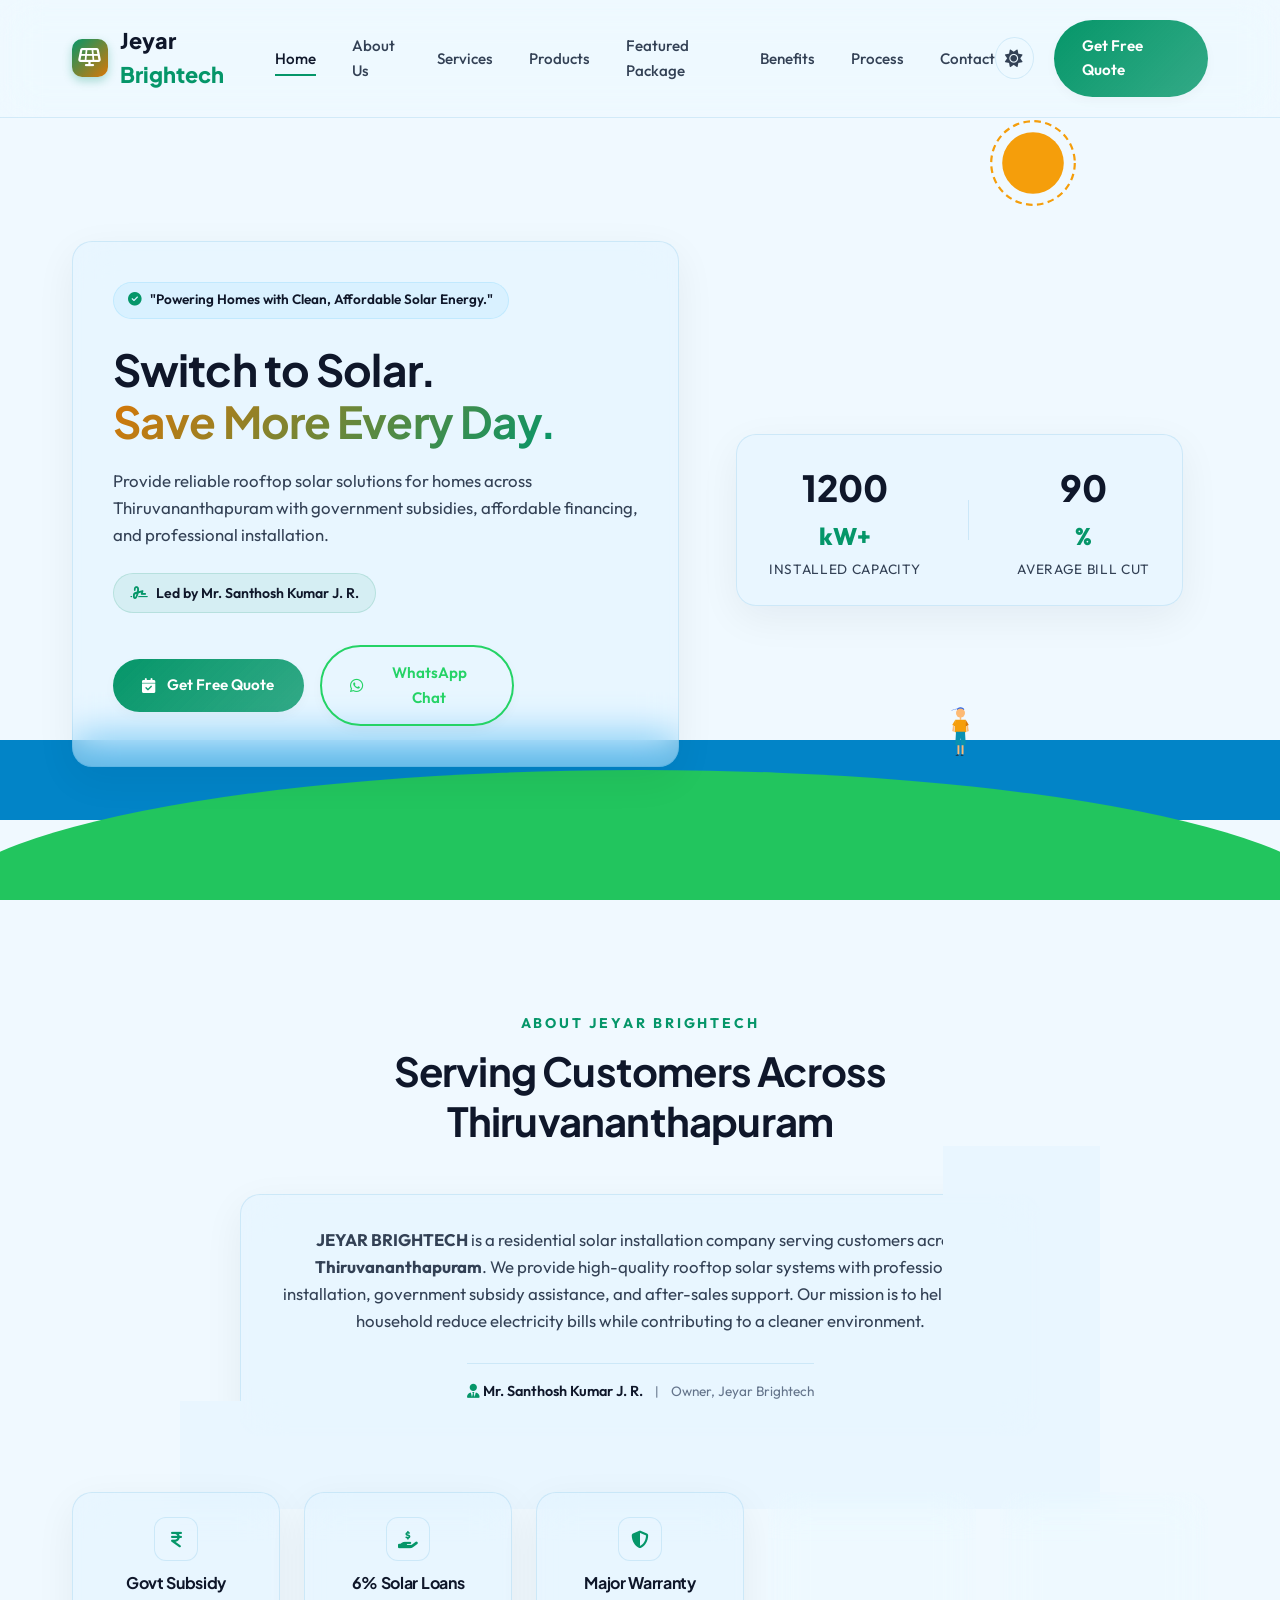
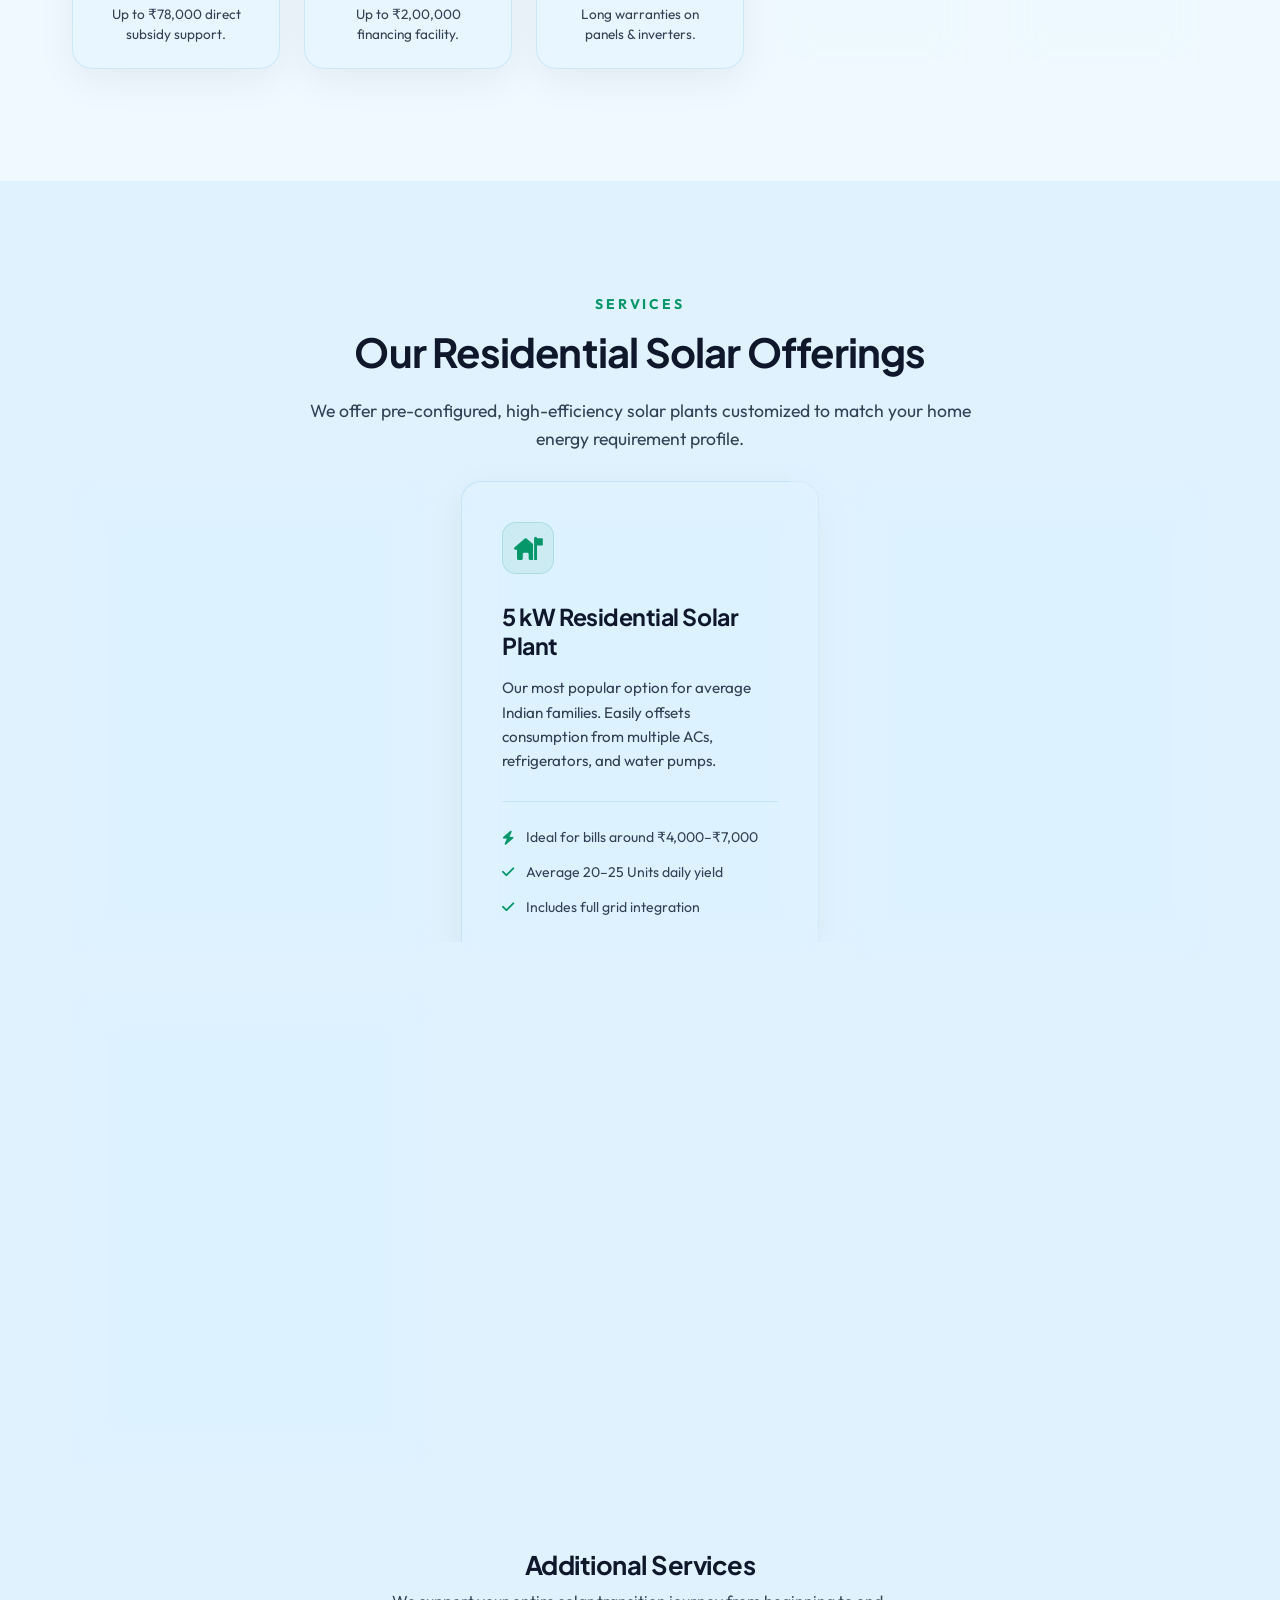
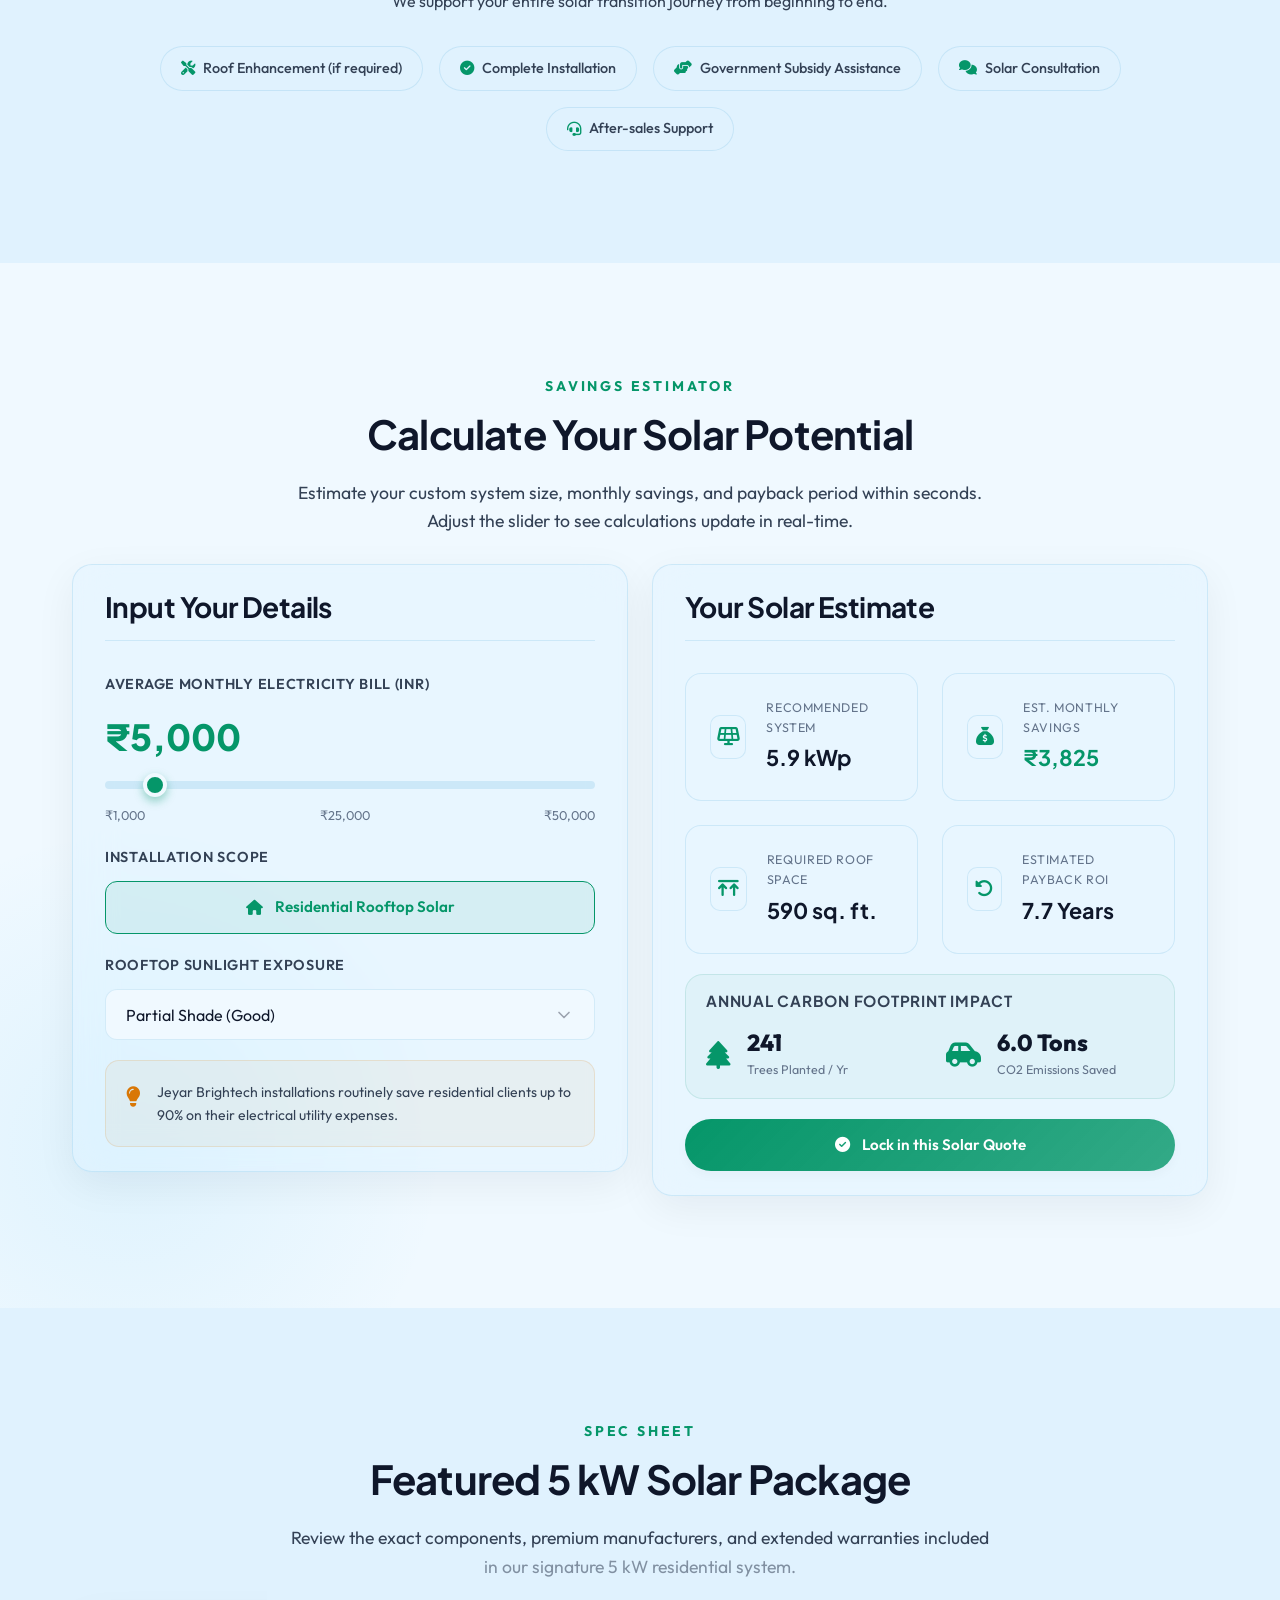
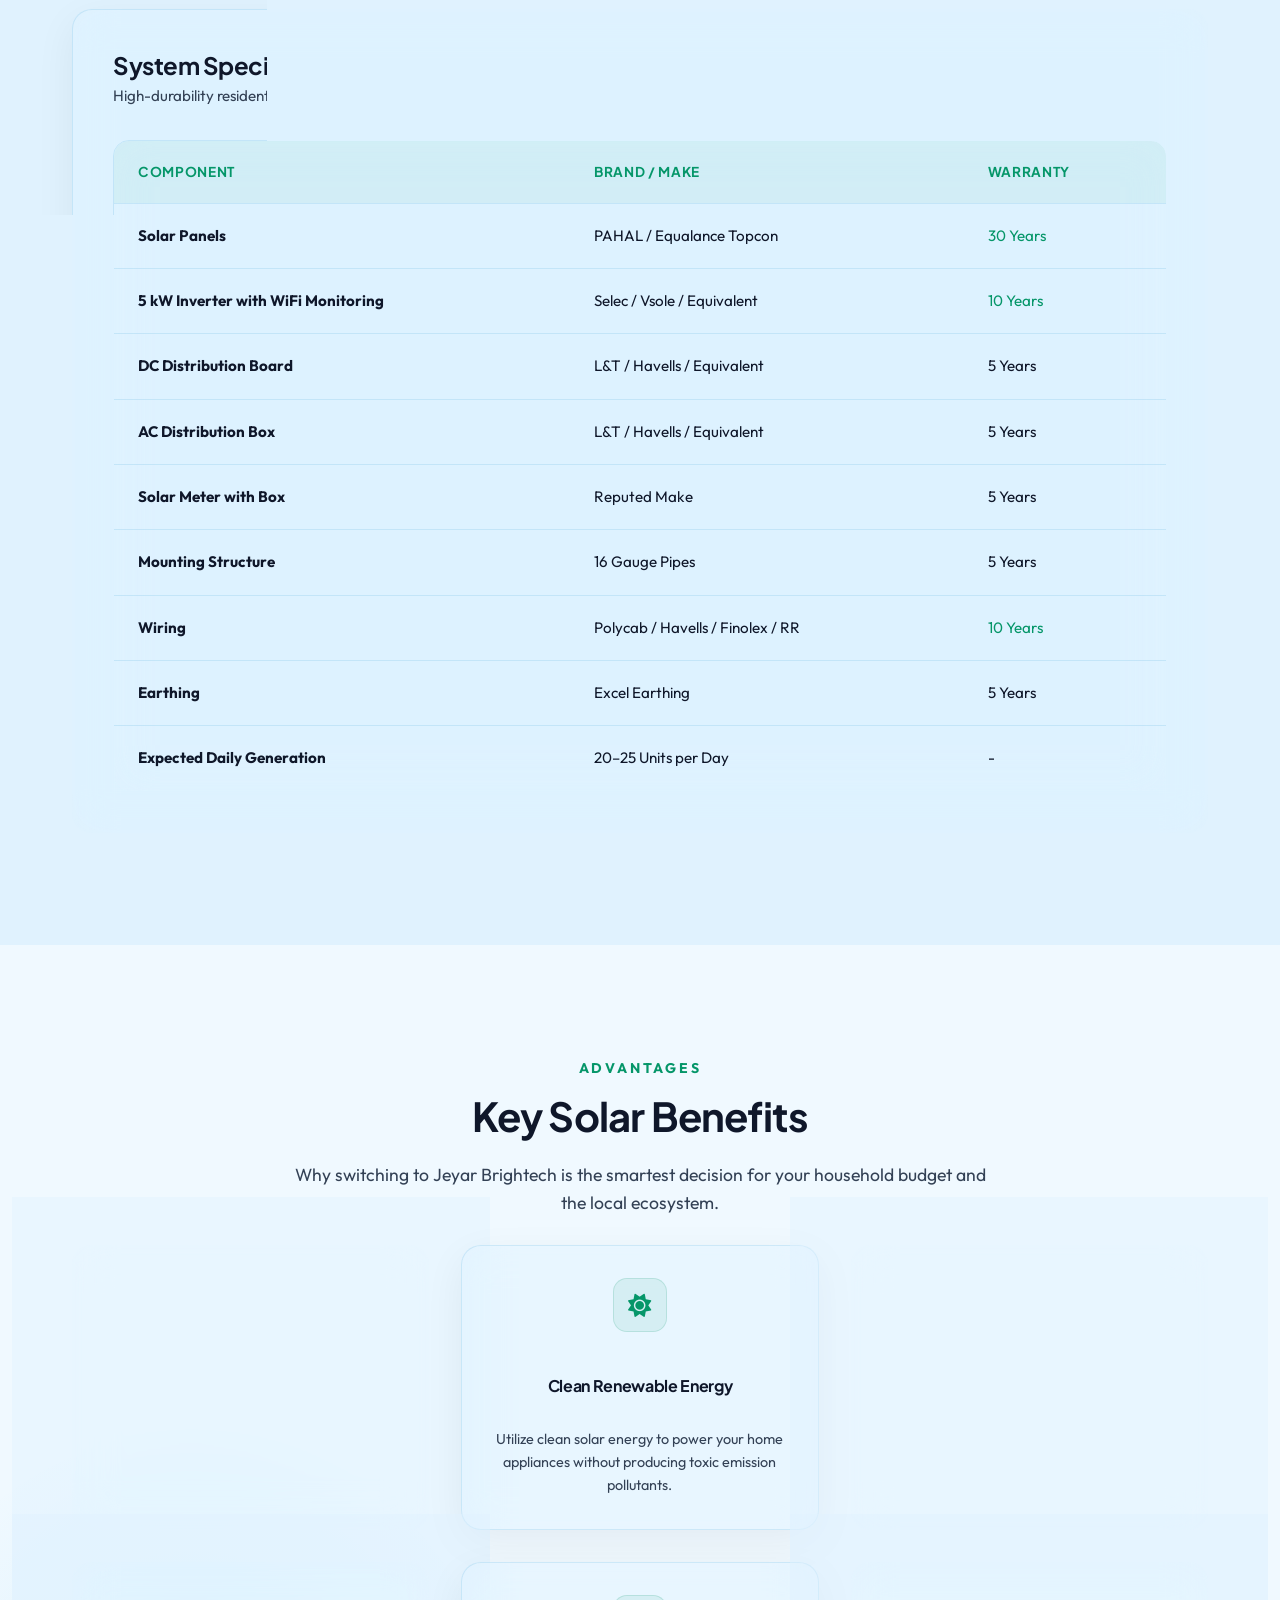
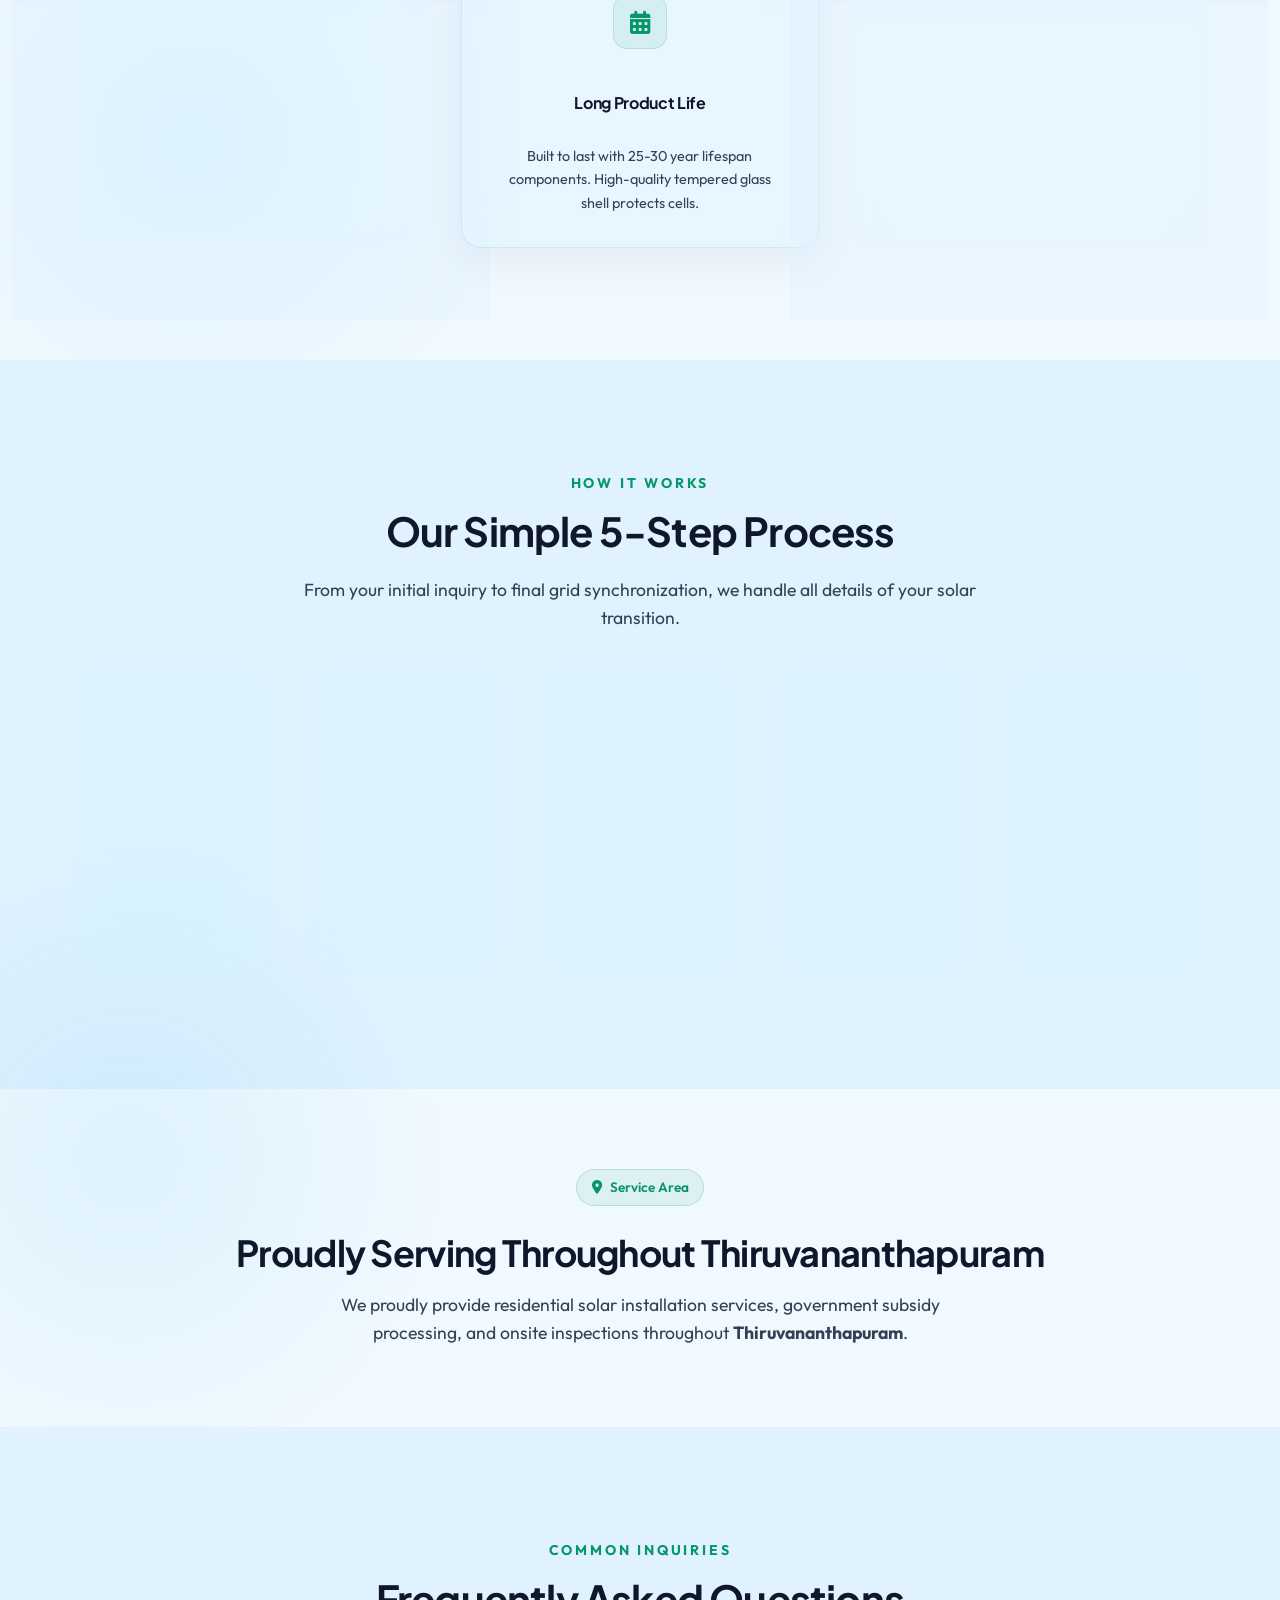
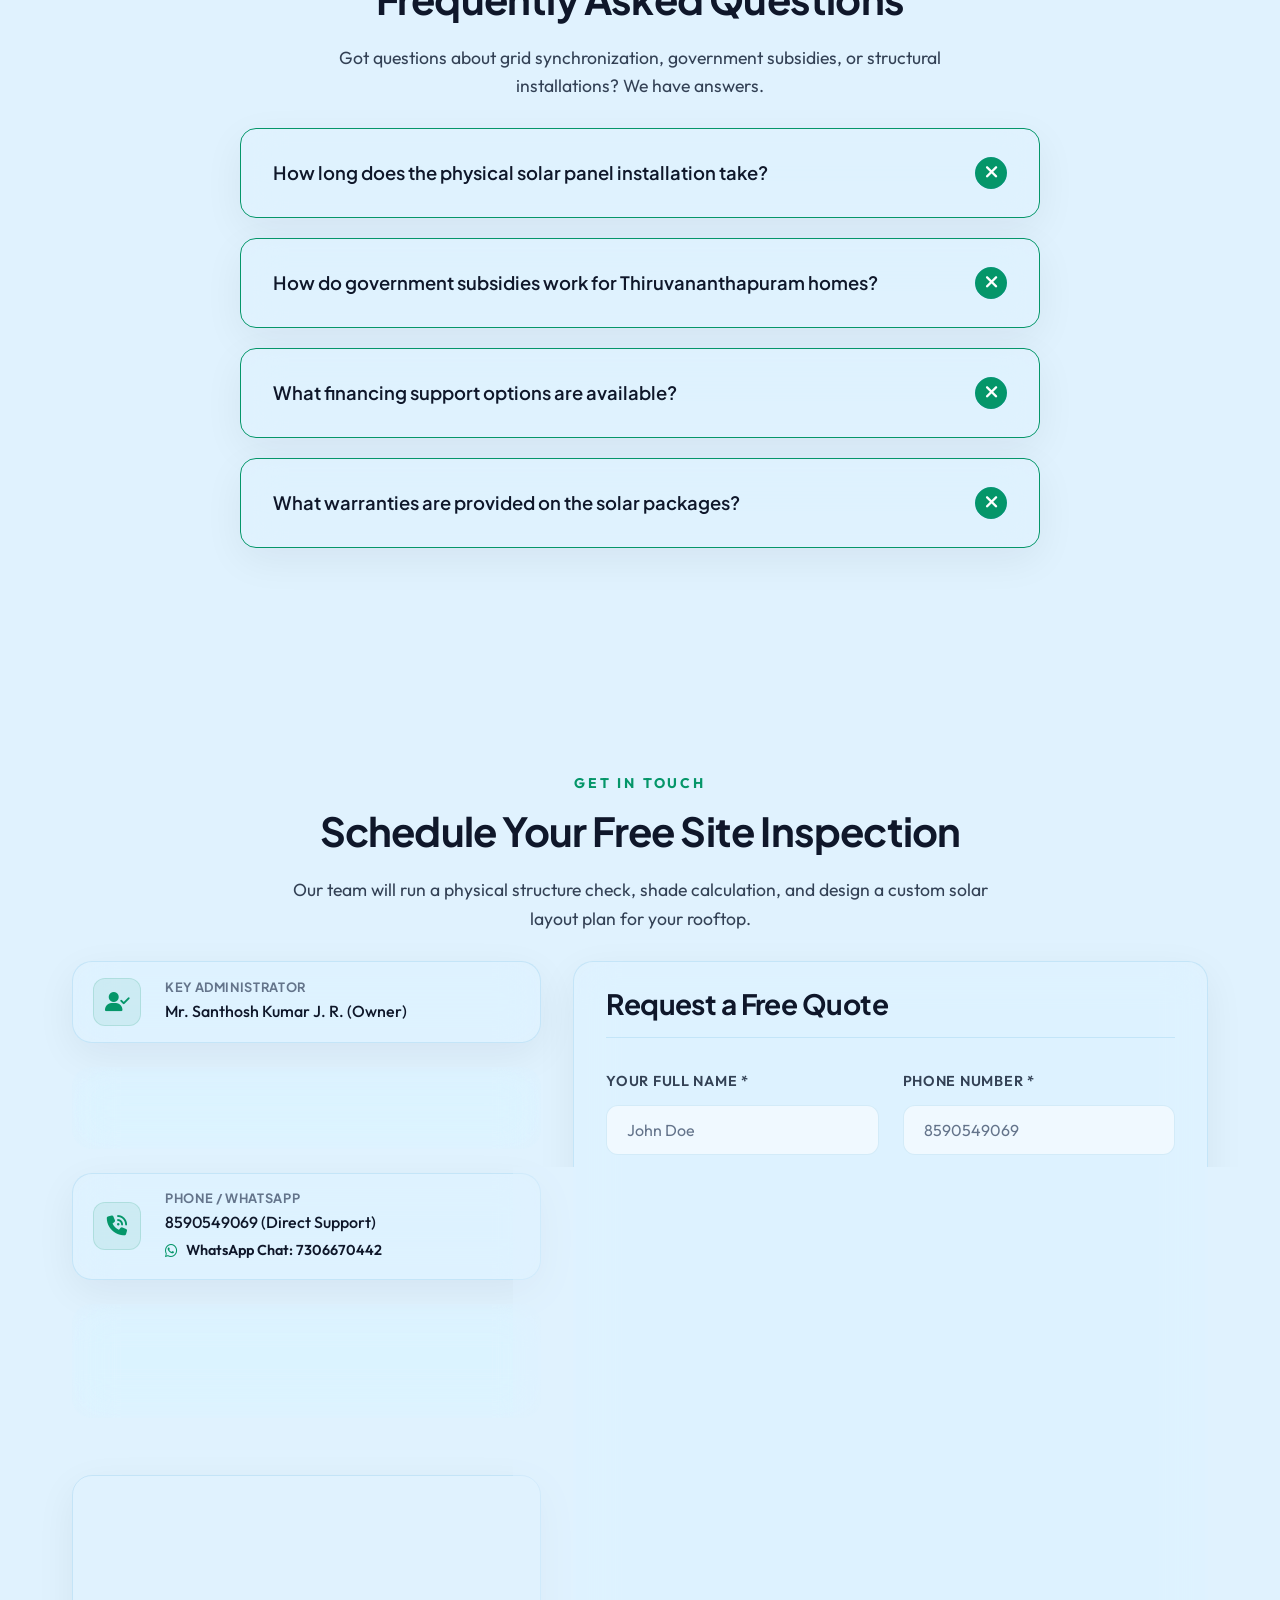
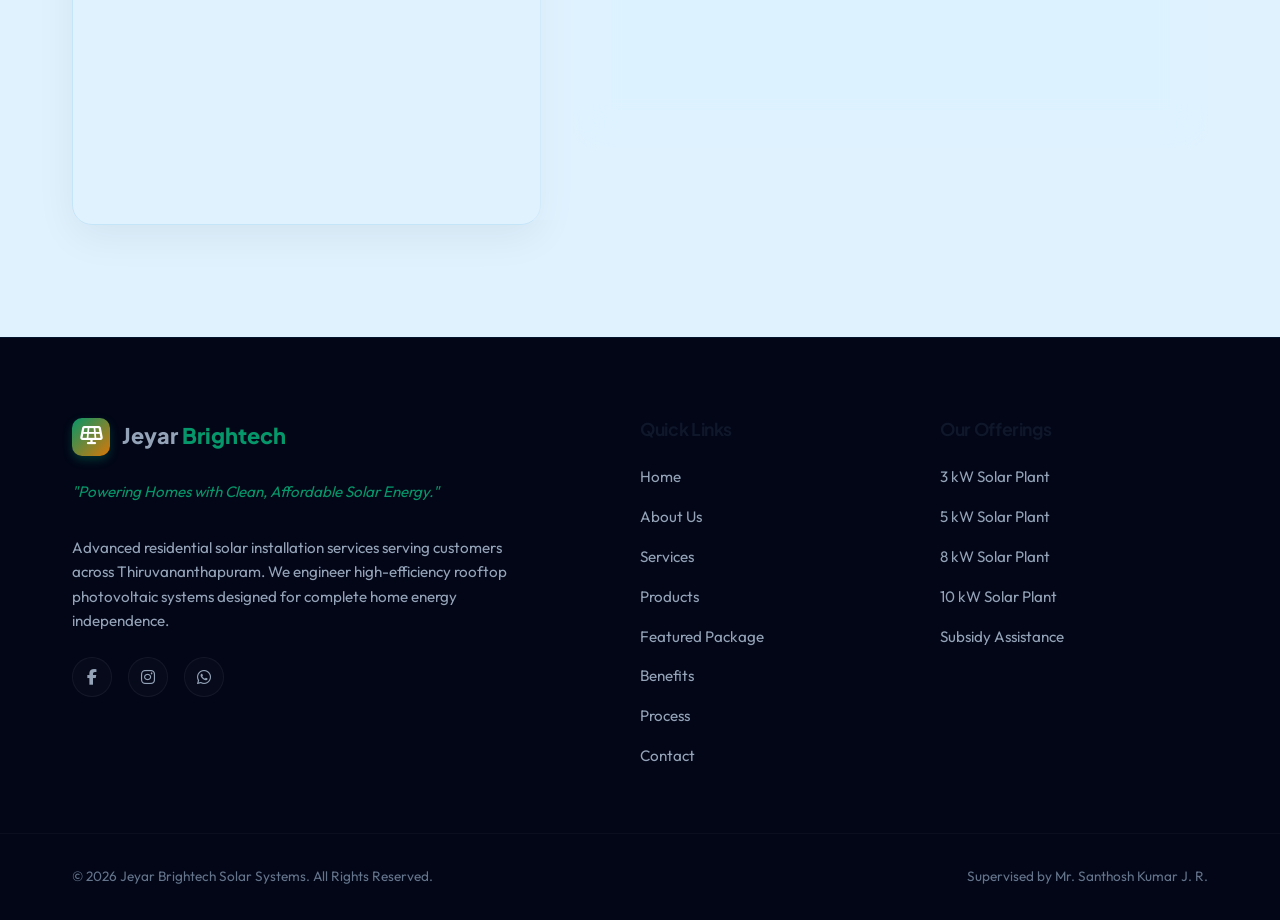
==== commit 96694f63: "m" ====
--- a/index.html
+++ b/index.html
@@ -34,9 +34,12 @@
                 <ul class="nav-list">
                     <li><a href="#" class="nav-link active">Home</a></li>
                     <li><a href="#about" class="nav-link">About Us</a></li>
+                    <li><a href="#services" class="nav-link">Services</a></li>
                     <li><a href="products.html" class="nav-link">Products</a></li>
-                    <li><a href="#calculator" class="nav-link">Solar Estimator</a></li>
-                    <li><a href="#contact" class="nav-link">Contact & FAQ</a></li>
+                    <li><a href="#package" class="nav-link">Featured Package</a></li>
+                    <li><a href="#benefits" class="nav-link">Benefits</a></li>
+                    <li><a href="#process" class="nav-link">Process</a></li>
+                    <li><a href="#contact" class="nav-link">Contact</a></li>
                 </ul>
             </nav>
 
@@ -57,9 +60,62 @@
     <main>
         <!-- Hero Section -->
         <section class="hero" id="home">
+            <!-- Weather Landscape Background Elements -->
+            <div class="hero-stars"></div>
+            
+            <div class="hero-sun-container">
+                <svg class="scene-sun" viewBox="0 0 100 100" xmlns="http://www.w3.org/2000/svg" style="width: 100%; height: 100%;">
+                    <circle cx="50" cy="50" r="28" fill="#f59e0b" />
+                    <circle cx="50" cy="50" r="38" fill="none" stroke="#f59e0b" stroke-width="2" stroke-dasharray="6,4" class="sun-rays" />
+                </svg>
+            </div>
+            
+            <div class="hero-moon-container">
+                <svg class="scene-moon" viewBox="0 0 100 100" xmlns="http://www.w3.org/2000/svg" style="width: 100%; height: 100%;">
+                    <path d="M50 20 A30 30 0 1 0 80 50 A22 22 0 1 1 50 20 Z" fill="#e2e8f0" />
+                </svg>
+            </div>
+
+            <div class="hero-sea"></div>
+            <div class="hero-hill"></div>
+            
+            <div class="hero-boy-container">
+                <svg class="scene-boy" viewBox="0 0 100 150" xmlns="http://www.w3.org/2000/svg" style="width: 100%; height: 100%;">
+                    <!-- Boy Cap (backward cap, blue) -->
+                    <path d="M 45 25 C 45 20, 55 20, 55 25 Z" fill="#2563eb" />
+                    <path d="M 47 23 C 47 23, 40 24, 37 26 Z" fill="#1d4ed8" /> <!-- visor -->
+                    
+                    <!-- Head -->
+                    <circle cx="50" cy="29" r="6" fill="#fdba74" />
+                    
+                    <!-- Neck -->
+                    <rect x="49" y="34" width="2" height="4" fill="#fdba74" />
+                    
+                    <!-- Shirt (Yellow/Orange) -->
+                    <path d="M 43 38 L 57 38 L 58 54 L 52 57 L 48 57 L 42 54 Z" fill="#f59e0b" />
+                    <path d="M 43 38 L 39 45 L 43 47 Z" fill="#f59e0b" /> <!-- sleeve L -->
+                    <path d="M 57 38 L 61 45 L 57 47 Z" fill="#d97706" /> <!-- sleeve R -->
+                    
+                    <!-- Arms -->
+                    <path d="M 40 46 L 39 53 L 41 54 L 42 47 Z" fill="#fdba74" />
+                    <path d="M 60 46 L 61 53 L 59 54 L 58 47 Z" fill="#fdba74" />
+                    
+                    <!-- Shorts (Teal/Blue) -->
+                    <path d="M 44 54 L 56 54 L 57 72 L 51 72 L 50 62 L 49 72 L 43 72 Z" fill="#0891b2" />
+                    
+                    <!-- Legs -->
+                    <rect x="46" y="72" width="2.5" height="12" fill="#fdba74" />
+                    <rect x="51.5" y="72" width="2.5" height="12" fill="#fdba74" />
+                    
+                    <!-- Shoes -->
+                    <path d="M 46 84 L 43 86 L 48 86 Z" fill="#1e293b" />
+                    <path d="M 51.5 84 L 54.5 86 L 50 86 Z" fill="#1e293b" />
+                </svg>
+            </div>
+
             <!-- Content Overlays -->
             <div class="container hero-container" style="position: relative; z-index: 5;">
-                <div class="hero-content card glass-card reveal" style="padding: 2.5rem; max-width: 620px; box-shadow: var(--shadow-md);">
+                <div class="hero-content card glass-card reveal" style="padding: 2.5rem; max-width: 620px; box-shadow: var(--shadow-md); margin-bottom: 2rem;">
                     <div class="badge animate-fade-in" style="margin-bottom: 1.5rem; background: rgba(56, 189, 248, 0.08); border: 1px solid rgba(56, 189, 248, 0.15);">
                         <span class="badge-icon"><i class="fa-solid fa-circle-check text-emerald"></i></span>
                         <span style="color: var(--text-primary); font-weight: 600;">"Powering Homes with Clean, Affordable Solar Energy."</span>
@@ -73,14 +129,16 @@
                     <div class="owner-tag animate-slide-up" style="margin-bottom: 2rem;">
                         <span class="owner-badge" style="background: rgba(var(--accent-emerald-rgb), 0.08); border: 1px solid rgba(var(--accent-emerald-rgb), 0.15); color: var(--text-primary); padding: 0.5rem 1rem; border-radius: 30px; font-size: 0.88rem; font-weight: 600;"><i class="fa-solid fa-signature text-emerald"></i> Led by Mr. Santhosh Kumar J. R.</span>
                     </div>
-                    <div class="hero-actions animate-slide-up" style="display: flex; gap: 1rem; flex-wrap: wrap; margin-bottom: 2rem;">
+                    <div class="hero-actions animate-slide-up" style="display: flex; gap: 1rem; flex-wrap: wrap;">
                         <a href="#contact" class="btn btn-primary" style="flex: 1; min-width: 160px; text-align: center;"><i class="fa-solid fa-calendar-check"></i> Get Free Quote</a>
                         <a href="https://wa.me/917306670442" target="_blank" class="btn btn-outline" style="flex: 1; min-width: 180px; text-align: center; border-color: #25d366; color: #25d366; display: inline-flex; align-items: center; justify-content: center; text-decoration: none;"><i class="fa-brands fa-whatsapp"></i> WhatsApp Chat</a>
                     </div>
-                    
+                </div>
+                
+                <div class="hero-graphics animate-fade-in" style="z-index: 5;">
                     <!-- Elegant Glass Floating Stats -->
-                    <div style="padding-top: 1.5rem; border-top: 1px solid var(--border-color); display: flex; gap: 3rem; align-items: center;">
-                        <div class="stat-item" style="text-align: left;">
+                    <div class="glass-card" style="padding: 1.5rem 2rem; box-shadow: var(--shadow-md); border-radius: 20px; backdrop-filter: var(--glass-blur); display: flex; gap: 3rem; align-items: center;">
+                        <div class="stat-item" style="text-align: center;">
                             <span class="stat-number" data-target="1200" style="font-size: 2.25rem; font-weight: 800; color: var(--text-primary); display: inline-block;">0</span><span class="stat-plus" style="font-size: 1.5rem; font-weight: 800; color: var(--accent-emerald);">kW+</span>
                             <span class="stat-label" style="display: block; font-size: 0.85rem; color: var(--text-secondary); margin-top: 0.25rem;">Installed Capacity</span>
                         </div>
@@ -93,7 +151,7 @@
                 </div>
             </div>
             
-            <div class="scroll-indicator" style="z-index: 5;">
+            <div class="scroll-indicator">
                 <span>Scroll to explore</span>
                 <i class="fa-solid fa-chevron-down scroll-bounce"></i>
             </div>
@@ -152,60 +210,141 @@
                     </div>
                 </div>
             </div>
-        </sectio        <!-- Interactive Solar Savings Calculator & Packages Section -->
-        <section class="calculator section bg-alt" id="calculator">
+        </section>
+
+        <!-- Services Section -->
+        <section class="solutions section bg-alt" id="services">
             <div class="container">
                 <div class="section-header">
-                    <span class="section-subtitle">Savings Estimator & System Sizes</span>
-                    <h2 class="section-title">Estimate Your Solar Potential</h2>
-                    <p class="section-desc">Adjust the monthly bill range slider to calculate recommended plant size, monthly savings, and view details of matching installation packages.</p>
+                    <span class="section-subtitle">Services</span>
+                    <h2 class="section-title">Our Residential Solar Offerings</h2>
+                    <p class="section-desc">We offer pre-configured, high-efficiency solar plants customized to match your home energy requirement profile.</p>
+                </div>
+                
+                <div class="solutions-grid">
+                    <!-- 3 kW Service Card -->
+                    <div class="solution-card card glass-card reveal">
+                        <div class="solution-icon"><i class="fa-solid fa-house-chimney"></i></div>
+                        <h3>3 kW Residential Solar Plant</h3>
+                        <p>Perfect for small to medium households. Ideal for offsetting power bills of standard appliances, lighting, fans, and a single air conditioner.</p>
+                        <ul class="solution-list">
+                            <li><i class="fa-solid fa-bolt text-emerald"></i> Ideal for bills around ₹2,000–₹4,000</li>
+                            <li><i class="fa-solid fa-check text-emerald"></i> Subsidy benefit eligible</li>
+                            <li><i class="fa-solid fa-check text-emerald"></i> Standard roof space required</li>
+                        </ul>
+                    </div>
+                    
+                    <!-- 5 kW Service Card -->
+                    <div class="solution-card card glass-card reveal">
+                        <div class="solution-icon"><i class="fa-solid fa-house-flag"></i></div>
+                        <h3>5 kW Residential Solar Plant</h3>
+                        <p>Our most popular option for average Indian families. Easily offsets consumption from multiple ACs, refrigerators, and water pumps.</p>
+                        <ul class="solution-list">
+                            <li><i class="fa-solid fa-bolt text-emerald"></i> Ideal for bills around ₹4,000–₹7,000</li>
+                            <li><i class="fa-solid fa-check text-emerald"></i> Average 20–25 Units daily yield</li>
+                            <li><i class="fa-solid fa-check text-emerald"></i> Includes full grid integration</li>
+                        </ul>
+                    </div>
+                    
+                    <!-- 8 kW Service Card -->
+                    <div class="solution-card card glass-card reveal">
+                        <div class="solution-icon"><i class="fa-solid fa-hotel"></i></div>
+                        <h3>8 kW Residential Solar Plant</h3>
+                        <p>Designed for large residential spaces or multi-family properties. Supports heavy electrical loads, electric vehicle chargers, and multiple HVAC units.</p>
+                        <ul class="solution-list">
+                            <li><i class="fa-solid fa-bolt text-emerald"></i> Ideal for bills around ₹7,000–₹12,000</li>
+                            <li><i class="fa-solid fa-check text-emerald"></i> High durability mounting structures</li>
+                            <li><i class="fa-solid fa-check text-emerald"></i> Advanced monitoring capabilities</li>
+                        </ul>
+                    </div>
+                    
+                    <!-- 10 kW Service Card -->
+                    <div class="solution-card card glass-card reveal">
+                        <div class="solution-icon"><i class="fa-solid fa-city"></i></div>
+                        <h3>10 kW Residential Solar Plant</h3>
+                        <p>Maximum domestic capacity. Provides total energy independence and protection against utility tariffs for large homes with luxury setups.</p>
+                        <ul class="solution-list">
+                            <li><i class="fa-solid fa-bolt text-emerald"></i> Ideal for bills above ₹12,000</li>
+                            <li><i class="fa-solid fa-check text-emerald"></i> High-wattage premium panel modules</li>
+                            <li><i class="fa-solid fa-check text-emerald"></i> Peak performance warranty</li>
+                        </ul>
+                    </div>
+                </div>
+
+                <!-- Additional Services Block -->
+                <div style="margin-top: 5rem;" class="reveal">
+                    <h3 style="font-size: 1.6rem; margin-bottom: 0.5rem; text-align: center;">Additional Services</h3>
+                    <p style="color: var(--text-secondary); text-align: center; margin-bottom: 2rem;">We support your entire solar transition journey from beginning to end.</p>
+                    <div class="additional-services-tags" style="justify-content: center;">
+                        <span class="service-tag"><i class="fa-solid fa-tools"></i> Roof Enhancement (if required)</span>
+                        <span class="service-tag"><i class="fa-solid fa-circle-check"></i> Complete Installation</span>
+                        <span class="service-tag"><i class="fa-solid fa-hands-helping"></i> Government Subsidy Assistance</span>
+                        <span class="service-tag"><i class="fa-solid fa-comments"></i> Solar Consultation</span>
+                        <span class="service-tag"><i class="fa-solid fa-headset"></i> After-sales Support</span>
+                    </div>
+                </div>
+            </div>
+        </section>
+
+        <!-- Interactive Solar Savings Calculator Section -->
+        <section class="calculator section" id="calculator">
+            <div class="calc-bg-glow"></div>
+            <div class="container">
+                <div class="section-header">
+                    <span class="section-subtitle">Savings Estimator</span>
+                    <h2 class="section-title">Calculate Your Solar Potential</h2>
+                    <p class="section-desc">Estimate your custom system size, monthly savings, and payback period within seconds. Adjust the slider to see calculations update in real-time.</p>
                 </div>
                 
                 <div class="calculator-grid">
                     <!-- Calculator Inputs -->
-                    <div class="calc-input-block card glass-card reveal" style="display: flex; flex-direction: column; justify-content: space-between;">
-                        <div>
-                            <h3>Input Your Details</h3>
-                            
-                            <div class="form-group">
-                                <label for="monthly-bill">Average Monthly Electricity Bill</label>
-                                <div class="bill-slider-container">
-                                    <span class="slider-val-display" id="bill-display">₹5,000</span>
-                                    <input type="range" id="monthly-bill" min="1000" max="25000" step="500" value="5000" class="custom-slider">
-                                    <div class="slider-labels">
-                                        <span>₹1,000</span>
-                                        <span>₹12,500</span>
-                                        <span>₹25,000</span>
-                                    </div>
-                                </div>
-                            </div>
-                            
-                            <div class="form-group">
-                                <label for="solar-exposure">Rooftop Sunlight Exposure</label>
-                                <select id="solar-exposure" class="custom-select">
-                                    <option value="1.0">Optimal (Unshaded / All Day)</option>
-                                    <option value="0.85" selected>Partial Shade (Good)</option>
-                                    <option value="0.70">High Shade (Needs Assessment)</option>
-                                </select>
+                    <div class="calc-input-block card glass-card reveal">
+                        <h3>Input Your Details</h3>
+                        <div class="form-group">
+                            <label for="monthly-bill">Average Monthly Electricity Bill (INR)</label>
+                            <div class="bill-slider-container">
+                                <span class="slider-val-display" id="bill-display">₹5,000</span>
+                                <input type="range" id="monthly-bill" min="1000" max="50000" step="500" value="5000" class="custom-slider">
+                                <div class="slider-labels">
+                                    <span>₹1,000</span>
+                                    <span>₹25,000</span>
+                                    <span>₹50,000</span>
+                                </div>
                             </div>
                         </div>
                         
-                        <div class="calc-tips" style="margin-top: 1.5rem;">
+                        <div class="form-group">
+                            <label>Installation Scope</label>
+                            <div class="property-toggle-btn-group">
+                                <div class="prop-btn active" style="flex: 1; cursor: default;"><i class="fa-solid fa-house"></i> Residential Rooftop Solar</div>
+                            </div>
+                        </div>
+                        
+                        <div class="form-group">
+                            <label for="solar-exposure">Rooftop Sunlight Exposure</label>
+                            <select id="solar-exposure" class="custom-select">
+                                <option value="1.0">Optimal (Unshaded / All Day)</option>
+                                <option value="0.85" selected>Partial Shade (Good)</option>
+                                <option value="0.70">High Shade (Needs Assessment)</option>
+                            </select>
+                        </div>
+                        
+                        <div class="calc-tips">
                             <span class="tip-icon"><i class="fa-solid fa-lightbulb"></i></span>
-                            <p class="tip-text">Jeyar Brightech installations save residential clients up to 90% on electricity bills across Thiruvananthapuram.</p>
-                        </div>
-                    </div>
-                    
-                    <!-- Calculator Outputs & Dynamic Package -->
+                            <p class="tip-text">Jeyar Brightech installations routinely save residential clients up to 90% on their electrical utility expenses.</p>
+                        </div>
+                    </div>
+                    
+                    <!-- Calculator Outputs -->
                     <div class="calc-result-block card glass-card reveal">
-                        <h3>Your Custom Solar Estimate</h3>
+                        <h3>Your Solar Estimate</h3>
                         
                         <div class="results-grid">
                             <div class="result-tile">
                                 <span class="result-icon"><i class="fa-solid fa-solar-panel"></i></span>
                                 <div>
                                     <span class="result-label">Recommended System</span>
-                                    <span class="result-value" id="res-system-size">5.0 kWp</span>
+                                    <span class="result-value" id="res-system-size">4.0 kWp</span>
                                 </div>
                             </div>
                             
@@ -213,15 +352,15 @@
                                 <span class="result-icon"><i class="fa-solid fa-sack-dollar"></i></span>
                                 <div>
                                     <span class="result-label">Est. Monthly Savings</span>
-                                    <span class="result-value text-emerald" id="res-monthly-savings">₹4,500</span>
+                                    <span class="result-value text-emerald" id="res-monthly-savings">₹4,250</span>
                                 </div>
                             </div>
                             
                             <div class="result-tile">
-                                <span class="result-icon"><i class="fa-solid fa-maximize"></i></span>
+                                <span class="result-icon"><i class="fa-solid fa-arrows-up-to-line"></i></span>
                                 <div>
                                     <span class="result-label">Required Roof Space</span>
-                                    <span class="result-value" id="res-roof-space">500 sq. ft.</span>
+                                    <span class="result-value" id="res-roof-space">400 sq. ft.</span>
                                 </div>
                             </div>
                             
@@ -229,216 +368,389 @@
                                 <span class="result-icon"><i class="fa-solid fa-rotate-left"></i></span>
                                 <div>
                                     <span class="result-label">Estimated Payback ROI</span>
-                                    <span class="result-value" id="res-payback">4.5 Years</span>
-                                </div>
-                            </div>
-                        </div>
-
-                        <!-- Dynamic Recommended Package Card -->
-                        <div class="recommended-package-card" style="margin-top: 2rem; padding: 1.5rem; background: rgba(var(--accent-emerald-rgb), 0.04); border: 1px solid rgba(var(--accent-emerald-rgb), 0.15); border-radius: 16px;">
-                            <h4 style="font-size: 1.1rem; margin-bottom: 0.5rem; color: var(--text-primary); display: flex; align-items: center; gap: 0.5rem; flex-wrap: wrap;">
-                                <i class="fa-solid fa-cube text-emerald"></i> Recommended: <span id="rec-package-name" style="color: var(--accent-emerald); font-weight: 700;">5 kW Solar Plant</span>
-                            </h4>
-                            <p id="rec-package-desc" style="font-size: 0.88rem; color: var(--text-secondary); margin-bottom: 1.25rem; line-height: 1.4;">
-                                Our most popular option for average Indian families. Easily offsets consumption from multiple ACs, refrigerators, and water pumps.
-                            </p>
-                            
-                            <div style="display: flex; justify-content: space-between; align-items: center; flex-wrap: wrap; gap: 1rem; border-bottom: 1px solid var(--border-color); padding-bottom: 1rem; margin-bottom: 1rem;">
-                                <div style="display: flex; gap: 1.5rem;">
-                                    <span style="font-size: 0.85rem; font-weight: 600; color: var(--text-primary);"><i class="fa-solid fa-bolt text-amber"></i> Daily Yield: <span id="rec-package-yield">20–25 Units</span></span>
-                                    <span style="font-size: 0.85rem; font-weight: 600; color: var(--text-primary);"><i class="fa-solid fa-shield text-emerald"></i> Warranty: <span id="rec-package-warranty">30 Years</span></span>
-                                </div>
-                                <button id="toggle-spec-btn" class="btn btn-outline" style="padding: 0.4rem 0.9rem; font-size: 0.8rem; border-color: var(--border-color);"><i class="fa-solid fa-table"></i> View Spec Sheet</button>
-                            </div>
-
-                            <!-- Collapsible Spec Sheet -->
-                            <div id="collapsible-specs" class="hidden" style="transition: all 0.3s ease;">
-                                <div class="spec-table-container">
-                                    <table class="spec-table" style="font-size: 0.8rem; margin: 0; width: 100%;">
-                                        <thead>
-                                            <tr>
-                                                <th>Component</th>
-                                                <th>Brand / Make</th>
-                                                <th>Warranty</th>
-                                            </tr>
-                                        </thead>
-                                        <tbody>
-                                            <tr>
-                                                <td><strong>Solar Panels</strong></td>
-                                                <td>PAHAL / Equalance Topcon</td>
-                                                <td><span class="text-emerald">30 Years</span></td>
-                                            </tr>
-                                            <tr>
-                                                <td><strong>Inverter (with WiFi)</strong></td>
-                                                <td>Selec / Vsole / Equivalent</td>
-                                                <td><span class="text-emerald">10 Years</span></td>
-                                            </tr>
-                                            <tr>
-                                                <td><strong>DC / AC DB Boxes</strong></td>
-                                                <td>L&T / Havells / Equivalent</td>
-                                                <td><span>5 Years</span></td>
-                                            </tr>
-                                            <tr>
-                                                <td><strong>Wiring & Structure</strong></td>
-                                                <td>Polycab / Havells / 16G Pipes</td>
-                                                <td><span>5–10 Years</span></td>
-                                            </tr>
-                                            <tr>
-                                                <td><strong>Earthing & Meter</strong></td>
-                                                <td>Excel / Reputed Make</td>
-                                                <td><span>5 Years</span></td>
-                                            </tr>
-                                        </tbody>
-                                    </table>
-                                </div>
-                            </div>
-                            
-                            <div style="display: flex; gap: 1rem; align-items: center; margin-top: 1rem; flex-wrap: wrap;">
-                                <a href="#contact" class="btn btn-primary" style="flex: 1; text-align: center; padding: 0.6rem 1.2rem; font-size: 0.85rem;"><i class="fa-solid fa-circle-check"></i> Lock in Quote</a>
-                                <a href="https://wa.me/917306670442" target="_blank" class="btn btn-outline" style="border-color: #25d366; color: #25d366; text-decoration: none; padding: 0.6rem 1.2rem; font-size: 0.85rem; display: inline-flex; align-items: center; justify-content: center; gap: 0.5rem;"><i class="fa-brands fa-whatsapp"></i> Chat on WhatsApp</a>
-                            </div>
-                        </div>
-                    </div>
-                </div>
-            </div>
-        </section>
-
-        <!-- FAQ & Contact Section -->
-        <section class="contact section" id="contact">
+                                    <span class="result-value" id="res-payback">4.2 Years</span>
+                                </div>
+                            </div>
+                        </div>
+                        
+                        <div class="eco-impact-box">
+                            <h4>Annual Carbon Footprint Impact</h4>
+                            <div class="eco-stats">
+                                <div class="eco-stat">
+                                    <span class="eco-icon"><i class="fa-solid fa-tree"></i></span>
+                                    <div>
+                                        <span class="eco-val" id="res-trees">98</span>
+                                        <span class="eco-lbl">Trees Planted / Yr</span>
+                                    </div>
+                                </div>
+                                <div class="eco-stat">
+                                    <span class="eco-icon"><i class="fa-solid fa-car-side"></i></span>
+                                    <div>
+                                        <span class="eco-val" id="res-co2">2.4 Tons</span>
+                                        <span class="eco-lbl">CO2 Emissions Saved</span>
+                                    </div>
+                                </div>
+                            </div>
+                        </div>
+                        
+                        <a href="#contact" class="btn btn-primary btn-block text-center"><i class="fa-solid fa-circle-check"></i> Lock in this Solar Quote</a>
+                    </div>
+                </div>
+            </div>
+        </section>
+
+        <!-- Featured Package Section -->
+        <section class="products section bg-alt" id="package">
             <div class="container">
                 <div class="section-header">
-                    <span class="section-subtitle">Support & Inquiry</span>
-                    <h2 class="section-title">Common Inquiries & Contact Info</h2>
-                    <p class="section-desc">Get your answers, view our location, or send us a request. Mr. Santhosh Kumar J. R. oversees all proposal designs.</p>
+                    <span class="section-subtitle">Spec Sheet</span>
+                    <h2 class="section-title">Featured 5 kW Solar Package</h2>
+                    <p class="section-desc">Review the exact components, premium manufacturers, and extended warranties included in our signature 5 kW residential system.</p>
+                </div>
+                
+                <div class="card glass-card reveal" style="padding: 2.5rem;">
+                    <div style="display: flex; justify-content: space-between; align-items: center; margin-bottom: 2rem; flex-wrap: wrap; gap: 1rem;">
+                        <div>
+                            <h3 style="font-size: 1.5rem; margin-bottom: 0.25rem;">System Specifications Table</h3>
+                            <p style="color: var(--text-secondary); font-size: 0.95rem;">High-durability residential fittings for Thiruvananthapuram homes.</p>
+                        </div>
+                        <div style="padding: 0.5rem 1.25rem; background-color: rgba(var(--accent-amber-rgb), 0.08); border: 1px solid rgba(var(--accent-amber-rgb), 0.2); border-radius: 12px; font-weight: 600; color: var(--accent-amber); font-size: 0.9rem;">
+                            <i class="fa-solid fa-chart-line"></i> Expected Generation: 20–25 Units / Day
+                        </div>
+                    </div>
+
+                    <div class="spec-table-container">
+                        <table class="spec-table">
+                            <thead>
+                                <tr>
+                                    <th>Component</th>
+                                    <th>Brand / Make</th>
+                                    <th>Warranty</th>
+                                </tr>
+                            </thead>
+                            <tbody>
+                                <tr>
+                                    <td><strong>Solar Panels</strong></td>
+                                    <td>PAHAL / Equalance Topcon</td>
+                                    <td><span class="text-emerald">30 Years</span></td>
+                                </tr>
+                                <tr>
+                                    <td><strong>5 kW Inverter with WiFi Monitoring</strong></td>
+                                    <td>Selec / Vsole / Equivalent</td>
+                                    <td><span class="text-emerald">10 Years</span></td>
+                                </tr>
+                                <tr>
+                                    <td><strong>DC Distribution Board</strong></td>
+                                    <td>L&T / Havells / Equivalent</td>
+                                    <td><span>5 Years</span></td>
+                                </tr>
+                                <tr>
+                                    <td><strong>AC Distribution Box</strong></td>
+                                    <td>L&T / Havells / Equivalent</td>
+                                    <td><span>5 Years</span></td>
+                                </tr>
+                                <tr>
+                                    <td><strong>Solar Meter with Box</strong></td>
+                                    <td>Reputed Make</td>
+                                    <td><span>5 Years</span></td>
+                                </tr>
+                                <tr>
+                                    <td><strong>Mounting Structure</strong></td>
+                                    <td>16 Gauge Pipes</td>
+                                    <td><span>5 Years</span></td>
+                                </tr>
+                                <tr>
+                                    <td><strong>Wiring</strong></td>
+                                    <td>Polycab / Havells / Finolex / RR</td>
+                                    <td><span class="text-emerald">10 Years</span></td>
+                                </tr>
+                                <tr>
+                                    <td><strong>Earthing</strong></td>
+                                    <td>Excel Earthing</td>
+                                    <td><span>5 Years</span></td>
+                                </tr>
+                                <tr>
+                                    <td><strong>Expected Daily Generation</strong></td>
+                                    <td>20–25 Units per Day</td>
+                                    <td><span>-</span></td>
+                                </tr>
+                            </tbody>
+                        </table>
+                    </div>
+                </div>
+            </div>
+        </section>
+
+        <!-- Benefits Section -->
+        <section class="section" id="benefits">
+            <div class="calc-bg-glow" style="top: auto; bottom: -10%; right: auto; left: -10%;"></div>
+            <div class="container">
+                <div class="section-header">
+                    <span class="section-subtitle">Advantages</span>
+                    <h2 class="section-title">Key Solar Benefits</h2>
+                    <p class="section-desc">Why switching to Jeyar Brightech is the smartest decision for your household budget and the local ecosystem.</p>
+                </div>
+                
+                <div class="solutions-grid">
+                    <div class="value-card card glass-card reveal" style="padding: 2rem; align-items: center; text-align: center; flex-direction: column;">
+                        <div class="about-icon-main" style="margin-bottom: 1.25rem;"><i class="fa-solid fa-arrow-down-long text-emerald"></i></div>
+                        <h4>Lower Electricity Bills</h4>
+                        <p style="color: var(--text-secondary); font-size: 0.9rem; margin-top: 0.5rem; text-align: center;">Reduce your dependency on utility grids and slash up to 90% of your energy costs instantly.</p>
+                    </div>
+
+                    <div class="value-card card glass-card reveal" style="padding: 2rem; align-items: center; text-align: center; flex-direction: column;">
+                        <div class="about-icon-main" style="margin-bottom: 1.25rem;"><i class="fa-solid fa-sun text-emerald"></i></div>
+                        <h4>Clean Renewable Energy</h4>
+                        <p style="color: var(--text-secondary); font-size: 0.9rem; margin-top: 0.5rem; text-align: center;">Utilize clean solar energy to power your home appliances without producing toxic emission pollutants.</p>
+                    </div>
+
+                    <div class="value-card card glass-card reveal" style="padding: 2rem; align-items: center; text-align: center; flex-direction: column;">
+                        <div class="about-icon-main" style="margin-bottom: 1.25rem;"><i class="fa-solid fa-hands-holding-circle text-emerald"></i></div>
+                        <h4>Government Subsidy</h4>
+                        <p style="color: var(--text-secondary); font-size: 0.9rem; margin-top: 0.5rem; text-align: center;">Access central subsidy discounts up to ₹78,000 that lower the net capital expense of your plant setup.</p>
+                    </div>
+
+                    <div class="value-card card glass-card reveal" style="padding: 2rem; align-items: center; text-align: center; flex-direction: column;">
+                        <div class="about-icon-main" style="margin-bottom: 1.25rem;"><i class="fa-solid fa-screwdriver-wrench text-emerald"></i></div>
+                        <h4>Low Maintenance</h4>
+                        <p style="color: var(--text-secondary); font-size: 0.9rem; margin-top: 0.5rem; text-align: center;">Solar panels have no moving parts. Simply wash off dust periodically to keep performance high.</p>
+                    </div>
+
+                    <div class="value-card card glass-card reveal" style="padding: 2rem; align-items: center; text-align: center; flex-direction: column;">
+                        <div class="about-icon-main" style="margin-bottom: 1.25rem;"><i class="fa-solid fa-calendar-alt text-emerald"></i></div>
+                        <h4>Long Product Life</h4>
+                        <p style="color: var(--text-secondary); font-size: 0.9rem; margin-top: 0.5rem; text-align: center;">Built to last with 25-30 year lifespan components. High-quality tempered glass shell protects cells.</p>
+                    </div>
+
+                    <div class="value-card card glass-card reveal" style="padding: 2rem; align-items: center; text-align: center; flex-direction: column;">
+                        <div class="about-icon-main" style="margin-bottom: 1.25rem;"><i class="fa-solid fa-sack-dollar text-emerald"></i></div>
+                        <h4>Fast Return on Investment</h4>
+                        <p style="color: var(--text-secondary); font-size: 0.9rem; margin-top: 0.5rem; text-align: center;">Offset bills pay back initial hardware installation costs within just 4 to 5 years.</p>
+                    </div>
+                </div>
+            </div>
+        </section>
+
+        <!-- Process Section -->
+        <section class="solutions section bg-alt" id="process">
+            <div class="container">
+                <div class="section-header">
+                    <span class="section-subtitle">How it Works</span>
+                    <h2 class="section-title">Our Simple 5-Step Process</h2>
+                    <p class="section-desc">From your initial inquiry to final grid synchronization, we handle all details of your solar transition.</p>
+                </div>
+                
+                <div class="process-grid">
+                    <div class="process-step card glass-card reveal">
+                        <div class="step-number">1</div>
+                        <h4>Contact Us</h4>
+                        <p>Submit your name, phone, address, and bill range to initiate custom solar engineering drafts.</p>
+                    </div>
+
+                    <div class="process-step card glass-card reveal">
+                        <div class="step-number">2</div>
+                        <h4>Free Site Inspection</h4>
+                        <p>Our engineers run layout shade analysis and roof physical structures assessments.</p>
+                    </div>
+
+                    <div class="process-step card glass-card reveal">
+                        <div class="step-number">3</div>
+                        <h4>Customized Quotation</h4>
+                        <p>Receive clear product brand itemizations, installation quotes, and subsidy estimates.</p>
+                    </div>
+
+                    <div class="process-step card glass-card reveal">
+                        <div class="step-number">4</div>
+                        <h4>Professional Installation</h4>
+                        <p>We deploy high-quality panels, hybrid grid inverters, structures, and wiring systems.</p>
+                    </div>
+
+                    <div class="process-step card glass-card reveal">
+                        <div class="step-number">5</div>
+                        <h4>Start Saving Electricity</h4>
+                        <p>Activate bidirectional meters, sync with electricity grids, and watch monthly utility bills drop.</p>
+                    </div>
+                </div>
+            </div>
+        </section>
+
+        <!-- Service Area Section -->
+        <section class="section" style="padding: 5rem 0; text-align: center; position: relative;">
+            <div class="calc-bg-glow"></div>
+            <div class="container reveal">
+                <div class="badge" style="margin-bottom: 1.5rem; background-color: rgba(var(--accent-emerald-rgb), 0.08);">
+                    <i class="fa-solid fa-location-dot"></i> Service Area
+                </div>
+                <h2 style="font-size: 2.25rem; margin-bottom: 1rem; font-family: 'Plus Jakarta Sans', sans-serif;">Proudly Serving Throughout Thiruvananthapuram</h2>
+                <p style="color: var(--text-secondary); max-width: 600px; margin: 0 auto; font-size: 1.1rem;">We proudly provide residential solar installation services, government subsidy processing, and onsite inspections throughout <strong>Thiruvananthapuram</strong>.</p>
+            </div>
+        </section>
+
+        <!-- FAQ Section -->
+        <section class="faq section bg-alt" id="faq">
+            <div class="container">
+                <div class="section-header">
+                    <span class="section-subtitle">Common Inquiries</span>
+                    <h2 class="section-title">Frequently Asked Questions</h2>
+                    <p class="section-desc">Got questions about grid synchronization, government subsidies, or structural installations? We have answers.</p>
+                </div>
+                
+                <div class="faq-accordion-list">
+                    <div class="faq-item card glass-card reveal">
+                        <button class="faq-question">
+                            <span>How long does the physical solar panel installation take?</span>
+                            <span class="faq-toggle-icon"><i class="fa-solid fa-plus"></i></span>
+                        </button>
+                        <div class="faq-answer">
+                            <p>For standard residential structures (3kW to 10kW), the physical installation of structural frames, wiring, and panel arrays takes 1 to 2 days. The net-metering approval and solar integration with the local electric board (KSEB in Kerala) may take an additional 10 to 15 days depending on local regulatory processing timelines.</p>
+                        </div>
+                    </div>
+                    
+                    <div class="faq-item card glass-card reveal">
+                        <button class="faq-question">
+                            <span>How do government subsidies work for Thiruvananthapuram homes?</span>
+                            <span class="faq-toggle-icon"><i class="fa-solid fa-plus"></i></span>
+                        </button>
+                        <div class="faq-answer">
+                            <p>For residential solar installations in Thiruvananthapuram, you can receive government subsidies up to ₹78,000 depending on the plant capacity. Our team handles the subsidy application paperwork directly, ensuring a smooth approval process with the central government portal.</p>
+                        </div>
+                    </div>
+                    
+                    <div class="faq-item card glass-card reveal">
+                        <button class="faq-question">
+                            <span>What financing support options are available?</span>
+                            <span class="faq-toggle-icon"><i class="fa-solid fa-plus"></i></span>
+                        </button>
+                        <div class="faq-answer">
+                            <p>We assist you in procuring solar loan facilities of up to ₹2,00,000 at a competitive 6% interest rate. This ensures that you can switch to solar energy with minimal upfront investment and let your monthly power bill savings pay back the loan.</p>
+                        </div>
+                    </div>
+                    
+                    <div class="faq-item card glass-card reveal">
+                        <button class="faq-question">
+                            <span>What warranties are provided on the solar packages?</span>
+                            <span class="faq-toggle-icon"><i class="fa-solid fa-plus"></i></span>
+                        </button>
+                        <div class="faq-answer">
+                            <p>All our major packages offer long-term warranties for peace of mind. For example, our solar panels come with a 30-year manufacturer warranty, inverters feature 10 years of warranty support, and boards/cables carry 5 to 10 years of support. We assist with all after-sales warranty claims directly.</p>
+                        </div>
+                    </div>
+                </div>
+            </div>
+        </section>
+
+        <!-- Contact Section -->
+        <section class="contact section bg-alt" id="contact">
+            <div class="container">
+                <div class="section-header">
+                    <span class="section-subtitle">Get in Touch</span>
+                    <h2 class="section-title">Schedule Your Free Site Inspection</h2>
+                    <p class="section-desc">Our team will run a physical structure check, shade calculation, and design a custom solar layout plan for your rooftop.</p>
                 </div>
                 
                 <div class="contact-grid">
-                    <!-- Left Column: FAQ & Contact Info -->
-                    <div style="display: flex; flex-direction: column; gap: 2rem;">
-                        <!-- FAQ Accordion -->
-                        <div class="faq-accordion-list" style="margin-top: 0;">
-                            <div class="faq-item card glass-card reveal">
-                                <button class="faq-question">
-                                    <span>How long does physical installation take?</span>
-                                    <span class="faq-toggle-icon"><i class="fa-solid fa-plus"></i></span>
+                    <!-- Contact Information Cards -->
+                    <div class="contact-info-block">
+                        <div class="info-card card glass-card reveal">
+                            <div class="info-icon"><i class="fa-solid fa-user-check"></i></div>
+                            <div>
+                                <h4>Key Administrator</h4>
+                                <p class="text-white">Mr. Santhosh Kumar J. R. (Owner)</p>
+                            </div>
+                        </div>
+                        
+                        <div class="info-card card glass-card reveal">
+                            <div class="info-icon"><i class="fa-solid fa-envelope"></i></div>
+                            <div>
+                                <h4>Email Address</h4>
+                                <p><a href="mailto:solarjeyar@gmail.com">solarjeyar@gmail.com</a></p>
+                            </div>
+                        </div>
+                        
+                        <div class="info-card card glass-card reveal">
+                            <div class="info-icon"><i class="fa-solid fa-phone-volume"></i></div>
+                            <div>
+                                <h4>Phone / WhatsApp</h4>
+                                <p><a href="tel:8590549069">8590549069</a> (Direct Support)</p>
+                                <p><a href="https://wa.me/917306670442" target="_blank" class="whatsapp-link"><i class="fa-brands fa-whatsapp text-emerald"></i> WhatsApp Chat: 7306670442</a></p>
+                            </div>
+                        </div>
+                        
+                        <div class="info-card card glass-card reveal">
+                            <div class="info-icon"><i class="fa-solid fa-location-dot"></i></div>
+                            <div>
+                                <h4>Office Address</h4>
+                                <p class="text-white" style="font-size: 0.9rem; line-height: 1.4;">
+                                    CRRA 3A, Engineers' Lane, Near Casa In Hotel, Chirakkulam Road, Statue, Thiruvananthapuram – 695001
+                                </p>
+                            </div>
+                        </div>
+
+                        <!-- Google Maps Embed -->
+                        <div class="map-container reveal">
+                            <iframe src="https://www.google.com/maps/embed?pb=!1m18!1m12!1m3!1d3945.9221191024345!2d76.944208!3d8.498877!2m3!1f0!2f0!3f0!3m2!1i1024!2i768!4f13.1!3m3!1m2!1s0x3b05b3644f5c942d%3A0xe5fa8de9b37ee765!2sChirakkulam%20Rd%2C%20Statue%2C%20Palayam%2C%20Thiruvananthapuram%2C%20Kerala%20695001!5e0!3m2!1sen!2sin!4v1782307399999!5m2!1sen!2sin" width="100%" height="100%" style="border:0;" allowfullscreen="" loading="lazy" referrerpolicy="no-referrer-when-downgrade"></iframe>
+                        </div>
+                    </div>
+                    
+                    <!-- Contact Form -->
+                    <div class="contact-form-block card glass-card reveal">
+                        <h3>Request a Free Quote</h3>
+                        <form id="solar-contact-form" autocomplete="on">
+                            <div class="form-row">
+                                <div class="form-group flex-1">
+                                    <label for="contact-name">Your Full Name *</label>
+                                    <input type="text" id="contact-name" name="name" placeholder="John Doe" required>
+                                </div>
+                                <div class="form-group flex-1">
+                                    <label for="contact-phone">Phone Number *</label>
+                                    <input type="tel" id="contact-phone" name="phone" placeholder="8590549069" required>
+                                </div>
+                            </div>
+                            
+                            <div class="form-group">
+                                <label for="contact-email">Email Address *</label>
+                                <input type="email" id="contact-email" name="email" placeholder="john@example.com" required>
+                            </div>
+
+                            <div class="form-group">
+                                <label for="contact-address">Installation Address *</label>
+                                <input type="text" id="contact-address" name="address" placeholder="Statue, Thiruvananthapuram - 695001" required>
+                            </div>
+                            
+                            <div class="form-row">
+                                <div class="form-group flex-1">
+                                    <label for="contact-plant-size">Required Plant Size</label>
+                                    <select id="contact-plant-size" name="plant_size" class="custom-select">
+                                        <option value="3kW">3 kW Residential Solar Plant</option>
+                                        <option value="5kW" selected>5 kW Residential Solar Plant</option>
+                                        <option value="8kW">8 kW Residential Solar Plant</option>
+                                        <option value="10kW">10 kW Residential Solar Plant</option>
+                                    </select>
+                                </div>
+                                <div class="form-group flex-1">
+                                    <label for="contact-bill">Avg. Monthly Bill Range</label>
+                                    <select id="contact-bill" name="bill" class="custom-select">
+                                        <option value="under5k">Below ₹5,000 / month</option>
+                                        <option value="5kto15k">₹5,000 - ₹15,000 / month</option>
+                                        <option value="15kto30k">₹15,000 - ₹30,000 / month</option>
+                                        <option value="over30k">Above ₹30,000 / month</option>
+                                    </select>
+                                </div>
+                            </div>
+                            
+                            <div class="form-group">
+                                <label for="contact-msg">Message</label>
+                                <textarea id="contact-msg" name="message" rows="4" placeholder="Mention rooftop space details, shading issues, or specific timeline..."></textarea>
+                            </div>
+                            
+                            <div style="display: flex; gap: 1rem; flex-wrap: wrap;">
+                                <button type="submit" class="btn btn-primary flex-1" id="form-submit-btn">
+                                    <span id="submit-btn-text"><i class="fa-solid fa-paper-plane"></i> Request Free Quote</span>
+                                    <span class="loader hidden" id="submit-loader"></span>
                                 </button>
-                                <div class="faq-answer">
-                                    <p>Physical installation of frames, wiring, and panel arrays takes 1 to 2 days. Net-metering approval with KSEB (Kerala State Electricity Board) may take an additional 10 to 15 days.</p>
-                                </div>
-                            </div>
-                            
-                            <div class="faq-item card glass-card reveal">
-                                <button class="faq-question">
-                                    <span>How do government subsidies work?</span>
-                                    <span class="faq-toggle-icon"><i class="fa-solid fa-plus"></i></span>
-                                </button>
-                                <div class="faq-answer">
-                                    <p>Residential homes in Thiruvananthapuram can receive government subsidies up to ₹78,000. Our team handles the application paperwork directly on the national solar portal.</p>
-                                </div>
-                            </div>
-                            
-                            <div class="faq-item card glass-card reveal">
-                                <button class="faq-question">
-                                    <span>What financing support is available?</span>
-                                    <span class="faq-toggle-icon"><i class="fa-solid fa-plus"></i></span>
-                                </button>
-                                <div class="faq-answer">
-                                    <p>We assist in securing solar loan facilities of up to ₹2,00,000 at a competitive 6% interest rate to help you transition with minimal upfront capital.</p>
-                                </div>
-                            </div>
-                        </div>
-
-                        <!-- Contact Info Cards -->
-                        <div style="display: grid; grid-template-columns: 1fr 1fr; gap: 1rem;">
-                            <div class="info-card card glass-card reveal" style="padding: 1rem 1.25rem;">
-                                <div class="info-icon" style="font-size: 1.1rem; width: 36px; height: 36px; margin-bottom: 0.5rem;"><i class="fa-solid fa-phone"></i></div>
-                                <div>
-                                    <h4 style="font-size: 0.9rem;">Call / WhatsApp</h4>
-                                    <p style="font-size: 0.8rem; margin: 0;"><a href="tel:8590549069">8590549069</a></p>
-                                    <p style="font-size: 0.8rem; margin: 0;"><a href="https://wa.me/917306670442" target="_blank" style="color: var(--accent-emerald); font-weight: 600;">WhatsApp Us</a></p>
-                                </div>
-                            </div>
-                            
-                            <div class="info-card card glass-card reveal" style="padding: 1rem 1.25rem;">
-                                <div class="info-icon" style="font-size: 1.1rem; width: 36px; height: 36px; margin-bottom: 0.5rem;"><i class="fa-solid fa-envelope"></i></div>
-                                <div>
-                                    <h4 style="font-size: 0.9rem;">Email</h4>
-                                    <p style="font-size: 0.8rem; margin: 0;"><a href="mailto:solarjeyar@gmail.com">solarjeyar@gmail.com</a></p>
-                                </div>
-                            </div>
-
-                            <div class="info-card card glass-card reveal" style="padding: 1rem 1.25rem; grid-column: span 2;">
-                                <div class="info-icon" style="font-size: 1.1rem; width: 36px; height: 36px; margin-bottom: 0.5rem;"><i class="fa-solid fa-location-dot"></i></div>
-                                <div>
-                                    <h4 style="font-size: 0.9rem;">Office Address</h4>
-                                    <p style="font-size: 0.8rem; color: var(--text-secondary); line-height: 1.3; margin: 0;">
-                                        CRRA 3A, Engineers' Lane, Near Casa In Hotel, Chirakkulam Road, Statue, Thiruvananthapuram – 695001
-                                    </p>
-                                </div>
-                            </div>
-                        </div>
-                    </div>
-                    
-                    <!-- Right Column: Request a Quote & Map -->
-                    <div style="display: flex; flex-direction: column; gap: 2rem;">
-                        <!-- Contact Form -->
-                        <div class="contact-form-block card glass-card reveal" style="margin-top: 0; padding: 2rem;">
-                            <h3 style="font-size: 1.25rem; margin-bottom: 1.25rem;">Request a Free Site Inspection</h3>
-                            <form id="solar-contact-form" autocomplete="on">
-                                <div class="form-row">
-                                    <div class="form-group flex-1">
-                                        <label for="contact-name" style="font-size: 0.8rem;">Name *</label>
-                                        <input type="text" id="contact-name" name="name" placeholder="John Doe" style="padding: 0.75rem 1rem; font-size: 0.85rem;" required>
-                                    </div>
-                                    <div class="form-group flex-1">
-                                        <label for="contact-phone" style="font-size: 0.8rem;">Phone *</label>
-                                        <input type="tel" id="contact-phone" name="phone" placeholder="8590549069" style="padding: 0.75rem 1rem; font-size: 0.85rem;" required>
-                                    </div>
-                                </div>
-                                
-                                <div class="form-group">
-                                    <label for="contact-email" style="font-size: 0.8rem;">Email Address *</label>
-                                    <input type="email" id="contact-email" name="email" placeholder="john@example.com" style="padding: 0.75rem 1rem; font-size: 0.85rem;" required>
-                                </div>
-
-                                <div class="form-group">
-                                    <label for="contact-address" style="font-size: 0.8rem;">Installation Address *</label>
-                                    <input type="text" id="contact-address" name="address" placeholder="Statue, Thiruvananthapuram - 695001" style="padding: 0.75rem 1rem; font-size: 0.85rem;" required>
-                                </div>
-                                
-                                <div class="form-row">
-                                    <div class="form-group flex-1">
-                                        <label for="contact-plant-size" style="font-size: 0.8rem;">Plant Size</label>
-                                        <select id="contact-plant-size" name="plant_size" class="custom-select" style="padding: 0.75rem 1rem; font-size: 0.85rem;">
-                                            <option value="3kW">3 kW Solar Plant</option>
-                                            <option value="5kW" selected>5 kW Solar Plant</option>
-                                            <option value="8kW">8 kW Solar Plant</option>
-                                            <option value="10kW">10 kW Solar Plant</option>
-                                        </select>
-                                    </div>
-                                    <div class="form-group flex-1">
-                                        <label for="contact-bill" style="font-size: 0.8rem;">Avg. Bill</label>
-                                        <select id="contact-bill" name="bill" class="custom-select" style="padding: 0.75rem 1rem; font-size: 0.85rem;">
-                                            <option value="under5k">Below ₹5,000</option>
-                                            <option value="5kto15k">₹5,000 - ₹15,000</option>
-                                            <option value="over15k">Above ₹15,000</option>
-                                        </select>
-                                    </div>
-                                </div>
-                                
-                                <div style="display: flex; gap: 1rem; flex-wrap: wrap; margin-top: 1.25rem;">
-                                    <button type="submit" class="btn btn-primary flex-1" id="form-submit-btn" style="padding: 0.75rem 1.5rem; font-size: 0.85rem;">
-                                        <span id="submit-btn-text"><i class="fa-solid fa-paper-plane"></i> Submit Request</span>
-                                        <span class="loader hidden" id="submit-loader"></span>
-                                    </button>
-                                </div>
-                            </form>
-                        </div>
-                        
-                        <!-- Map -->
-                        <div class="map-container reveal" style="margin-top: 0; height: 180px;">
-                            <iframe src="https://www.google.com/maps/embed?pb=!1m18!1m12!1m3!1d3945.9221191024345!2d76.944208!3d8.498877!2m3!1f0!2f0!3f0!3m2!1i1024!2i768!4f13.1!3m3!1m2!1s0x3b05b3644f5c942d%3A0xe5fa8de9b37ee765!2sChirakkulam%20Rd%2C%20Statue%2C%20Palayam%2C%20Thiruvananthapuram%2C%20Kerala%20695001!5e0!3m2!1sen!2sin!4v1782307399999!5m2!1sen!2sin" width="100%" height="100%" style="border:0;" allowfullscreen="" loading="lazy" referrerpolicy="no-referrer-when-downgrade"></iframe>
-                        </div>
+                                <a href="https://wa.me/917306670442" target="_blank" class="btn btn-outline" style="border-color: #25d366; color: #25d366; display: inline-flex; align-items: center; justify-content: center; text-decoration: none;"><i class="fa-brands fa-whatsapp"></i> WhatsApp Us</a>
+                            </div>
+                        </form>
                     </div>
                 </div>
             </div>
@@ -467,20 +779,23 @@
                 <ul class="footer-links">
                     <li><a href="#">Home</a></li>
                     <li><a href="#about">About Us</a></li>
+                    <li><a href="#services">Services</a></li>
                     <li><a href="products.html">Products</a></li>
-                    <li><a href="#calculator">Solar Estimator</a></li>
-                    <li><a href="#contact">Contact & FAQ</a></li>
+                    <li><a href="#package">Featured Package</a></li>
+                    <li><a href="#benefits">Benefits</a></li>
+                    <li><a href="#process">Process</a></li>
+                    <li><a href="#contact">Contact</a></li>
                 </ul>
             </div>
             
             <div class="footer-links-col">
                 <h4>Our Offerings</h4>
                 <ul class="footer-links">
-                    <li><a href="#calculator">3 kW Solar Plant</a></li>
-                    <li><a href="#calculator">5 kW Solar Plant</a></li>
-                    <li><a href="#calculator">8 kW Solar Plant</a></li>
-                    <li><a href="#calculator">10 kW Solar Plant</a></li>
-                    <li><a href="#about">Subsidy Assistance</a></li>
+                    <li><a href="#services">3 kW Solar Plant</a></li>
+                    <li><a href="#services">5 kW Solar Plant</a></li>
+                    <li><a href="#services">8 kW Solar Plant</a></li>
+                    <li><a href="#services">10 kW Solar Plant</a></li>
+                    <li><a href="#services">Subsidy Assistance</a></li>
                 </ul>
             </div>
         </div>
--- a/style.css
+++ b/style.css
@@ -234,7 +234,7 @@
 .section-header {
     text-align: center;
     max-width: 700px;
-    margin: 0 auto 4rem auto;
+    margin: 0 auto 1.75rem auto;
 }
 
 .section-subtitle {
@@ -386,29 +386,32 @@
 
 /* --- Hero Section --- */
 .hero {
-    min-height: 95vh;
+    min-height: 100vh;
     display: flex;
     align-items: center;
     padding-top: 140px;
-    padding-bottom: 120px;
     position: relative;
     overflow: hidden;
-    background-image: var(--hero-bg);
-    background-size: cover;
-    background-position: center bottom;
-    background-repeat: no-repeat;
-    transition: background-image 0.8s ease-in-out, background-color 0.8s ease-in-out;
+}
+
+.hero-bg-glow {
+    position: absolute;
+    top: -10%;
+    right: -10%;
+    width: 60vw;
+    height: 60vw;
+    background: radial-gradient(circle, var(--accent-glow) 0%, transparent 70%);
+    z-index: 0;
+    pointer-events: none;
 }
 
 .hero-container {
-    display: flex;
-    justify-content: space-between;
-    align-items: center;
-    gap: 4rem;
+    display: grid;
+    grid-template-columns: 1.1fr 0.9fr;
+    gap: 2rem;
+    align-items: center;
     position: relative;
-    z-index: 5;
-    flex-wrap: wrap;
-    width: 100%;
+    z-index: 1;
 }
 
 .hero-content {
@@ -451,7 +454,7 @@
 }
 
 .owner-tag {
-    margin-bottom: 2.25rem;
+    margin-bottom: 1.25rem;
 }
 
 .owner-badge {
@@ -642,12 +645,12 @@
 .about-grid {
     display: grid;
     grid-template-columns: 1.05fr 0.95fr;
-    gap: 4rem;
+    gap: 2rem;
     align-items: stretch;
 }
 
 .about-info {
-    padding: 3rem;
+    padding: 1.5rem 2rem;
     display: flex;
     flex-direction: column;
     justify-content: space-between;
@@ -829,14 +832,14 @@
 .calculator-grid {
     display: grid;
     grid-template-columns: 1fr 1fr;
-    gap: 3rem;
+    gap: 1.5rem;
     align-items: start;
     position: relative;
     z-index: 1;
 }
 
 .calc-input-block, .calc-result-block {
-    padding: 3rem;
+    padding: 1.5rem 2rem;
 }
 
 .calc-input-block h3, .calc-result-block h3 {
@@ -847,7 +850,7 @@
 }
 
 .form-group {
-    margin-bottom: 2.25rem;
+    margin-bottom: 1.25rem;
 }
 
 .form-group label {
@@ -987,7 +990,7 @@
     display: grid;
     grid-template-columns: 1fr 1fr;
     gap: 1.5rem;
-    margin-bottom: 2.25rem;
+    margin-bottom: 1.25rem;
 }
 
 .result-tile {
@@ -1033,8 +1036,8 @@
     background: rgba(var(--accent-emerald-rgb), 0.04);
     border: 1px solid rgba(var(--accent-emerald-rgb), 0.12);
     border-radius: 18px;
-    padding: 1.75rem;
-    margin-bottom: 2.25rem;
+    padding: 1rem 1.25rem;
+    margin-bottom: 1.25rem;
 }
 
 .eco-impact-box h4 {
@@ -1244,7 +1247,7 @@
 .contact-grid {
     display: grid;
     grid-template-columns: 0.85fr 1.15fr;
-    gap: 4rem;
+    gap: 2rem;
     align-items: start;
 }
 
@@ -1255,7 +1258,7 @@
 }
 
 .info-card {
-    padding: 1.75rem;
+    padding: 1rem 1.25rem;
     display: flex;
     gap: 1.5rem;
     align-items: center;
@@ -1299,7 +1302,7 @@
 
 /* Contact Form styling */
 .contact-form-block {
-    padding: 3rem;
+    padding: 1.5rem 2rem;
 }
 
 .contact-form-block h3 {
@@ -1356,7 +1359,7 @@
 .footer-container {
     display: grid;
     grid-template-columns: 2fr 1fr 1fr;
-    gap: 4rem;
+    gap: 2rem;
     margin-bottom: 4rem;
 }
 
@@ -1550,7 +1553,7 @@
 @media (max-width: 1024px) {
     .hero-container {
         grid-template-columns: 1fr;
-        gap: 3rem;
+        gap: 1.5rem;
         text-align: center;
         justify-items: center;
     }
@@ -1592,7 +1595,7 @@
     
     .footer-container {
         grid-template-columns: 1.5fr 1fr;
-        gap: 3rem;
+        gap: 1.5rem;
     }
 }
 
@@ -1700,7 +1703,7 @@
     }
     
     .about-info {
-        padding: 1.75rem;
+        padding: 1rem 1.25rem;
     }
 }
 
@@ -1751,7 +1754,7 @@
     grid-template-columns: repeat(auto-fit, minmax(200px, 1fr));
     gap: 2rem;
     position: relative;
-    margin-top: 3rem;
+    margin-top: 1.5rem;
 }
 
 .process-step {
@@ -1842,7 +1845,7 @@
     display: grid;
     grid-template-columns: repeat(5, 1fr);
     gap: 1.5rem;
-    margin-top: 3rem;
+    margin-top: 1.5rem;
 }
 
 @media (max-width: 1024px) {
@@ -1857,7 +1860,151 @@
     }
 }
 
-
+/* --- Hero Landscape Theme Styles --- */
+.hero-stars {
+    position: absolute;
+    top: 0;
+    left: 0;
+    width: 100%;
+    height: 70%;
+    background-image: 
+        radial-gradient(1.5px 1.5px at 40px 60px, #fff, transparent),
+        radial-gradient(1px 1px at 120px 200px, #fff, transparent),
+        radial-gradient(2px 2px at 280px 100px, #fff, transparent),
+        radial-gradient(1px 1px at 420px 300px, #fff, transparent),
+        radial-gradient(1.5px 1.5px at 600px 150px, #fff, transparent),
+        radial-gradient(2.5px 2.5px at 800px 80px, #fff, transparent),
+        radial-gradient(1px 1px at 950px 220px, #fff, transparent);
+    background-repeat: repeat;
+    opacity: var(--stars-opacity);
+    transition: opacity 1s ease;
+    pointer-events: none;
+    z-index: 1;
+}
+
+.hero-sun-container {
+    position: absolute;
+    top: 12%;
+    right: 15%;
+    width: 110px;
+    height: 110px;
+    opacity: var(--sun-opacity);
+    transform: var(--sun-translate);
+    transition: transform 1.5s cubic-bezier(0.34, 1.56, 0.64, 1), opacity 1s ease;
+    pointer-events: none;
+    z-index: 1;
+}
+
+.sun-rays {
+    animation: rotateRays 25s linear infinite;
+    transform-origin: center;
+}
+
+@keyframes rotateRays {
+    to { transform: rotate(360deg); }
+}
+
+.hero-moon-container {
+    position: absolute;
+    top: 12%;
+    right: 18%;
+    width: 95px;
+    height: 95px;
+    opacity: var(--moon-opacity);
+    transform: var(--moon-translate);
+    transition: transform 1.5s cubic-bezier(0.34, 1.56, 0.64, 1), opacity 1s ease;
+    pointer-events: none;
+    z-index: 1;
+    filter: drop-shadow(0 0 20px rgba(226, 232, 240, 0.6));
+}
+
+.hero-sea {
+    position: absolute;
+    bottom: 80px;
+    left: 0;
+    width: 100%;
+    height: 80px;
+    background: var(--sea-color);
+    transition: background 1s ease;
+    z-index: 2;
+    pointer-events: none;
+}
+
+.hero-hill {
+    position: absolute;
+    bottom: -10px;
+    left: -5%;
+    width: 110%;
+    height: 140px;
+    background: var(--hill-color);
+    border-radius: 50% 50% 0 0 / 100% 100% 0 0;
+    transition: background 1s ease;
+    z-index: 3;
+    pointer-events: none;
+}
+
+.hero-boy-container {
+    position: absolute;
+    bottom: 95px;
+    right: 22%;
+    width: 75px;
+    height: 115px;
+    z-index: 4;
+    pointer-events: none;
+    animation: gentleSway 4s ease-in-out infinite alternate;
+}
+
+@keyframes gentleSway {
+    0% { transform: translateY(0) rotate(0deg); }
+    100% { transform: translateY(-2px) rotate(1deg); }
+}
+
+@media (max-width: 992px) {
+    .hero-boy-container {
+        right: 10%;
+        width: 60px;
+        height: 92px;
+        bottom: 85px;
+    }
+    .hero-sun-container {
+        right: 8%;
+        top: 8%;
+        width: 80px;
+        height: 80px;
+    }
+    .hero-moon-container {
+        right: 10%;
+        top: 8%;
+        width: 70px;
+        height: 70px;
+    }
+    .hero-sea {
+        height: 70px;
+        bottom: 60px;
+    }
+    .hero-hill {
+        height: 100px;
+    }
+}
+
+@media (max-width: 768px) {
+    .hero {
+        padding-bottom: 220px; /* Leave space for hills and boy below text */
+    }
+    .hero-boy-container {
+        right: 15%;
+        width: 50px;
+        height: 77px;
+        bottom: 65px;
+    }
+    .hero-sea {
+        height: 60px;
+        bottom: 50px;
+    }
+    .hero-hill {
+        height: 80px;
+    }
+}
 
 /* --- Custom Active Solar Cursor --- */
 html:active, html:active * {
